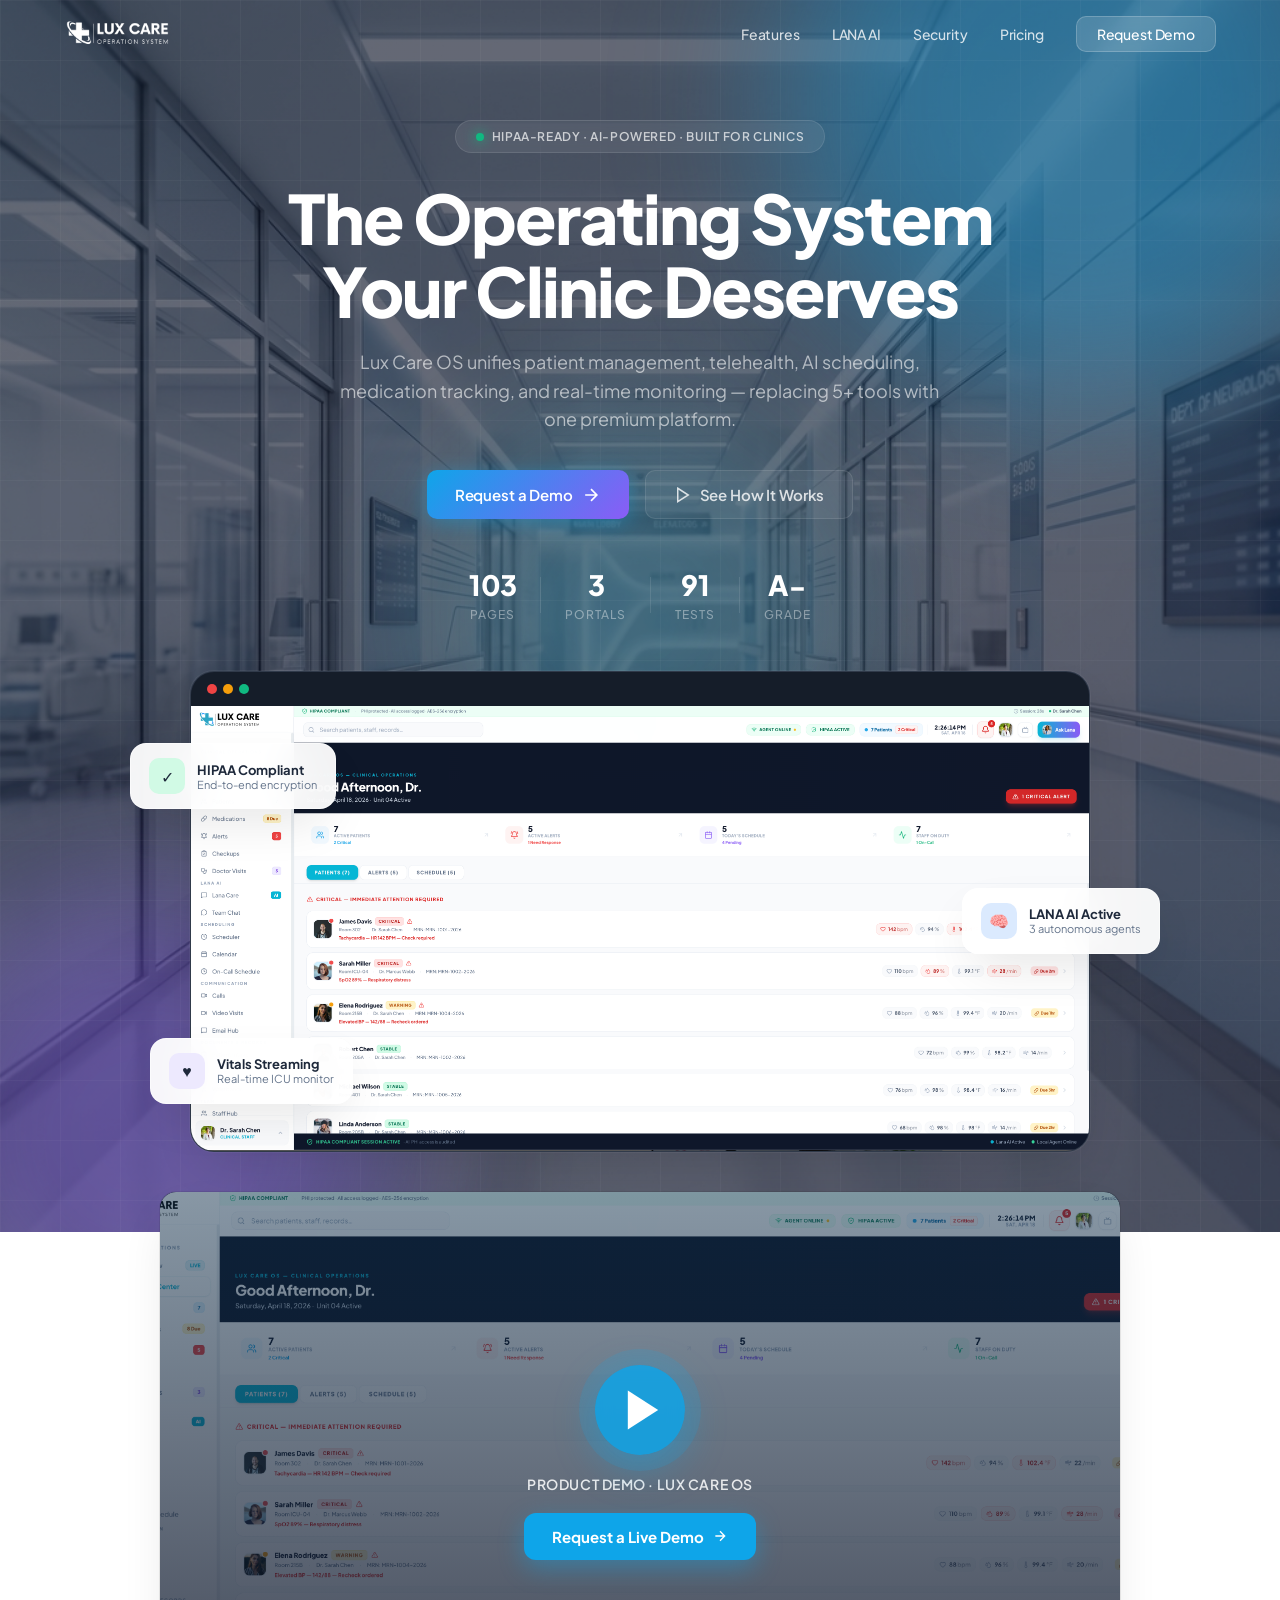
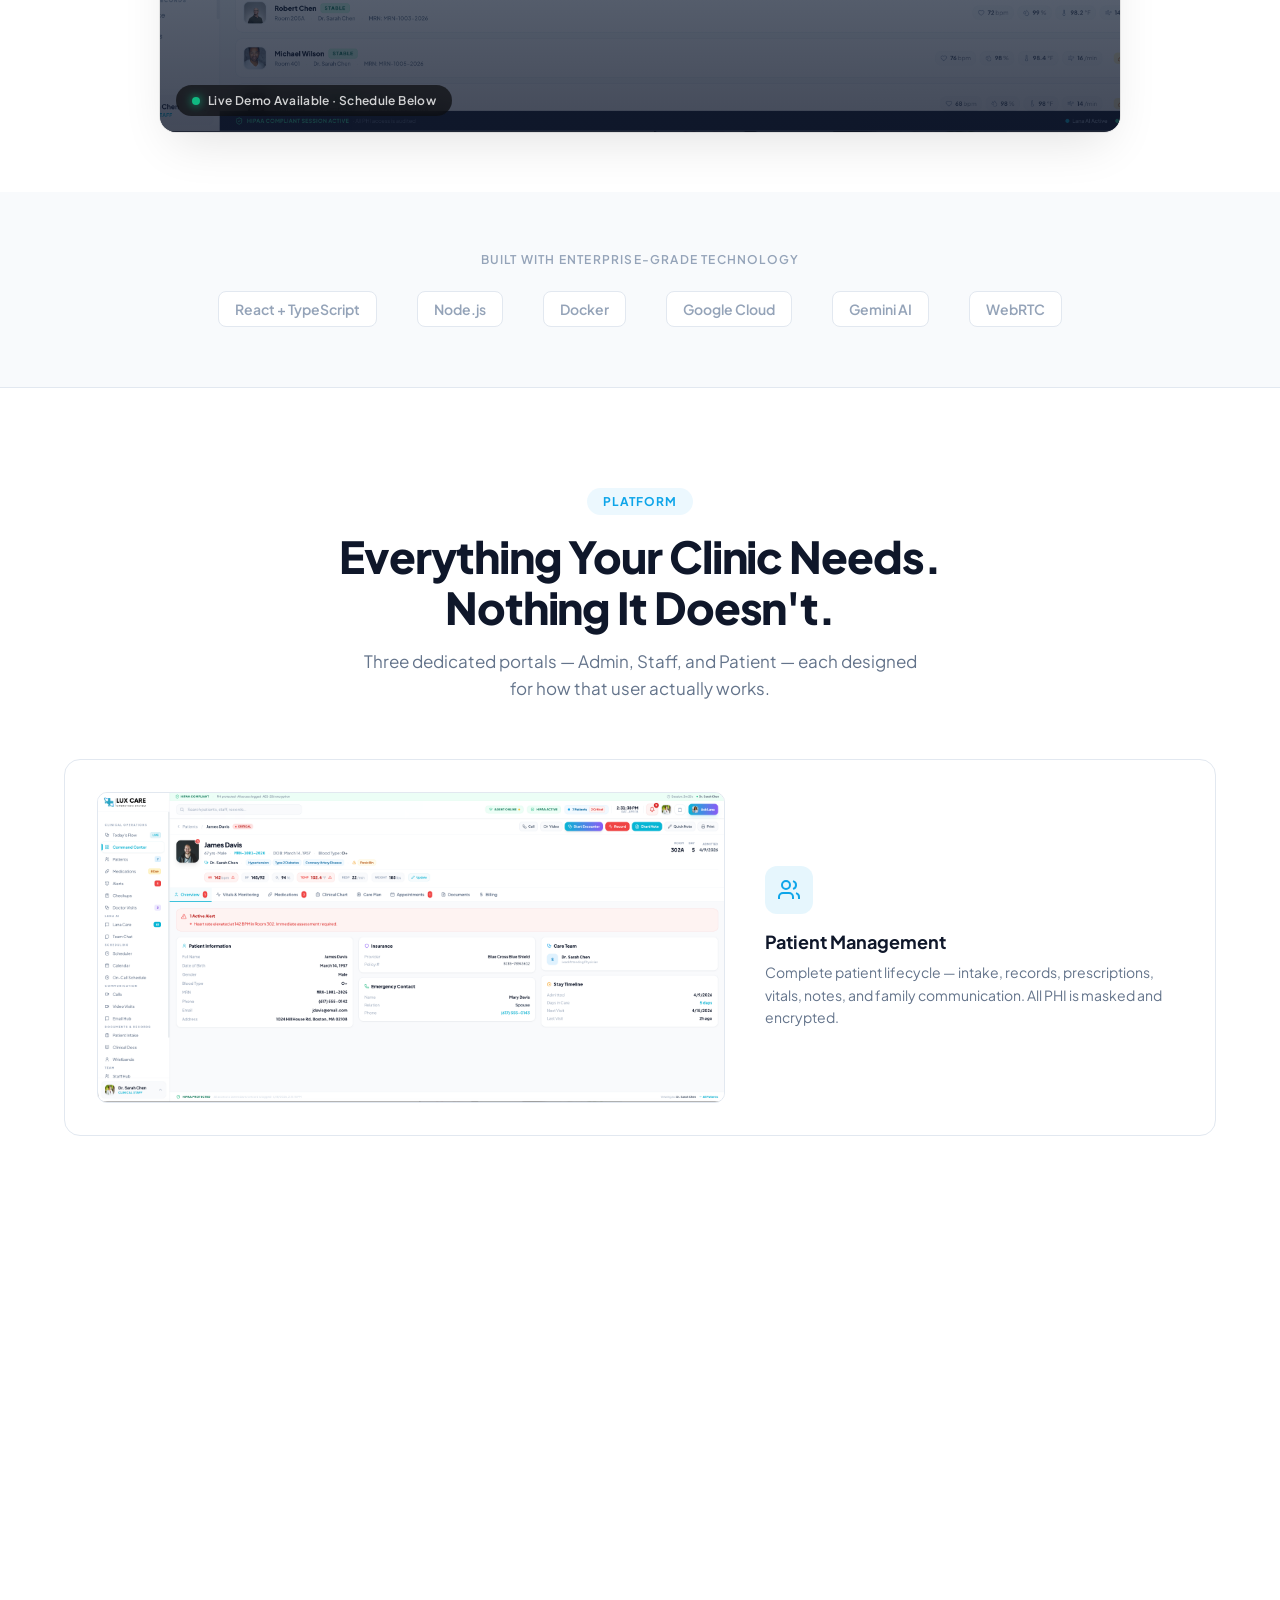
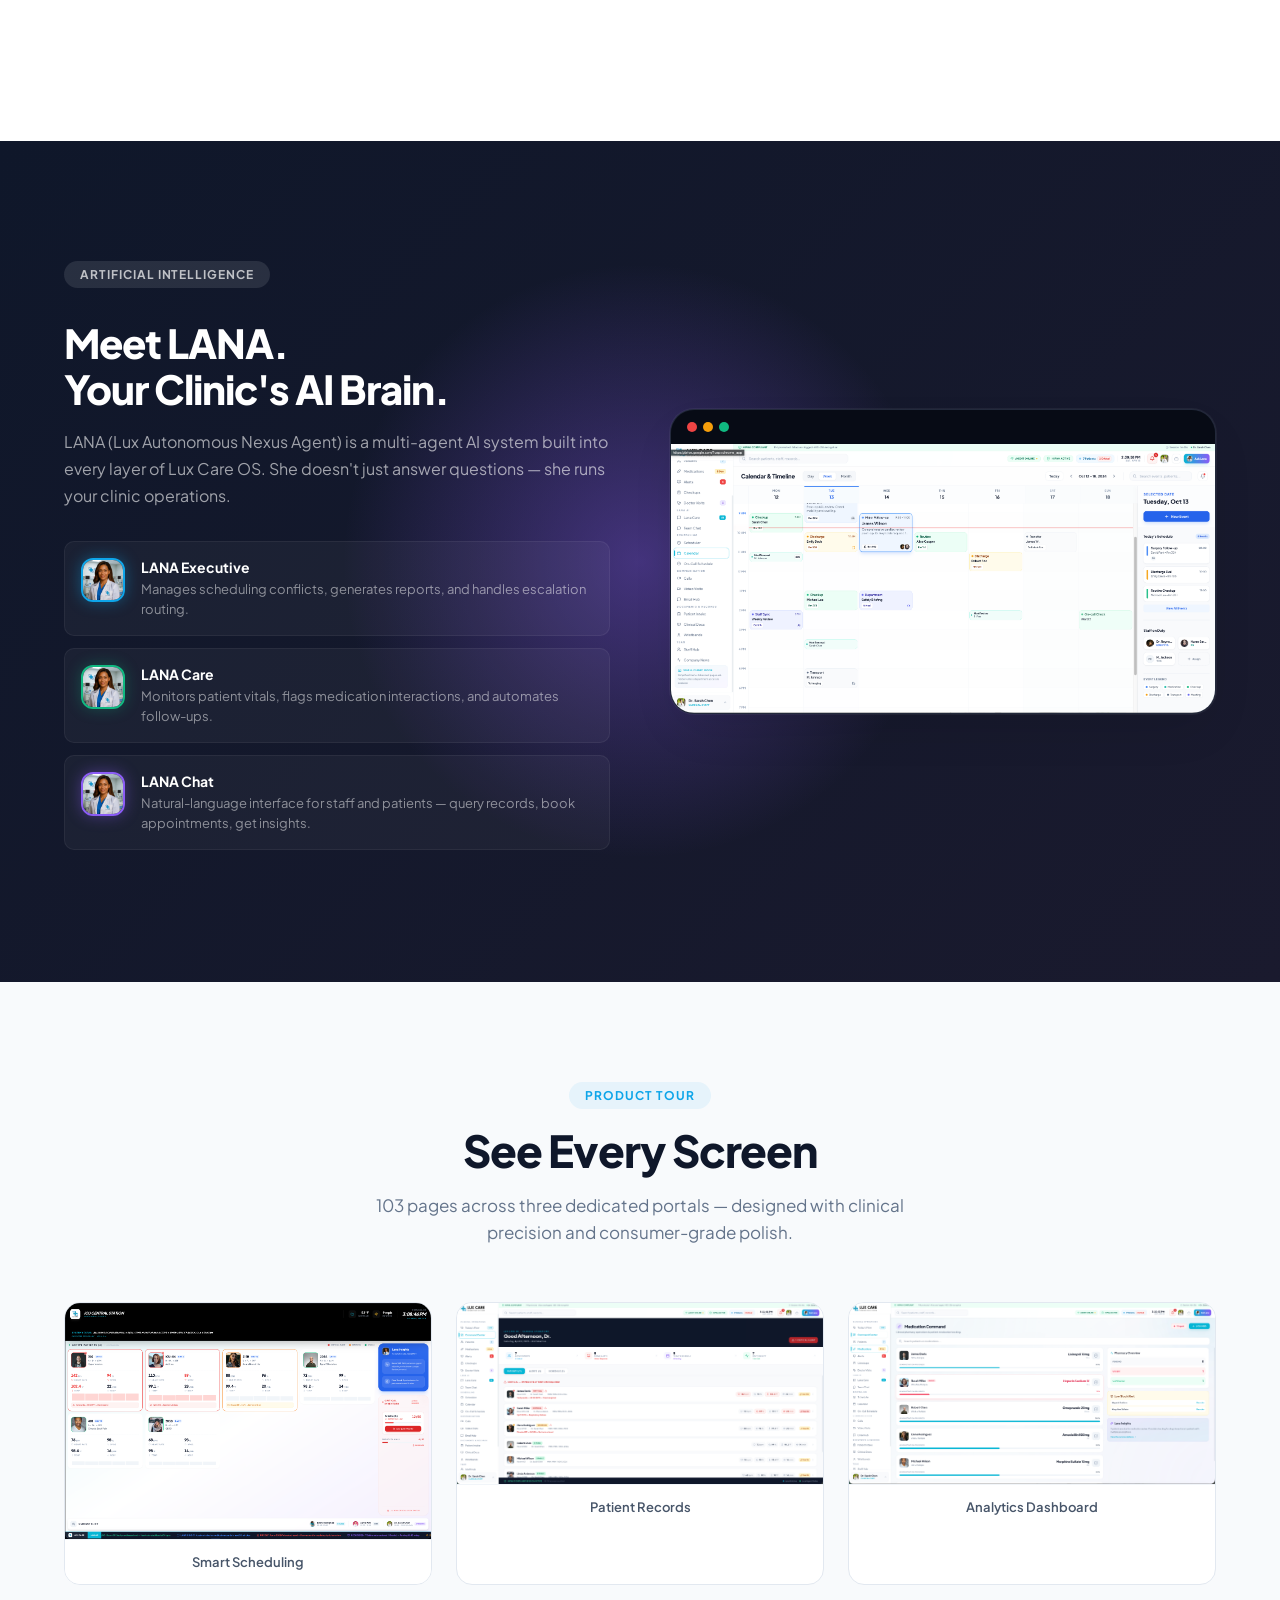
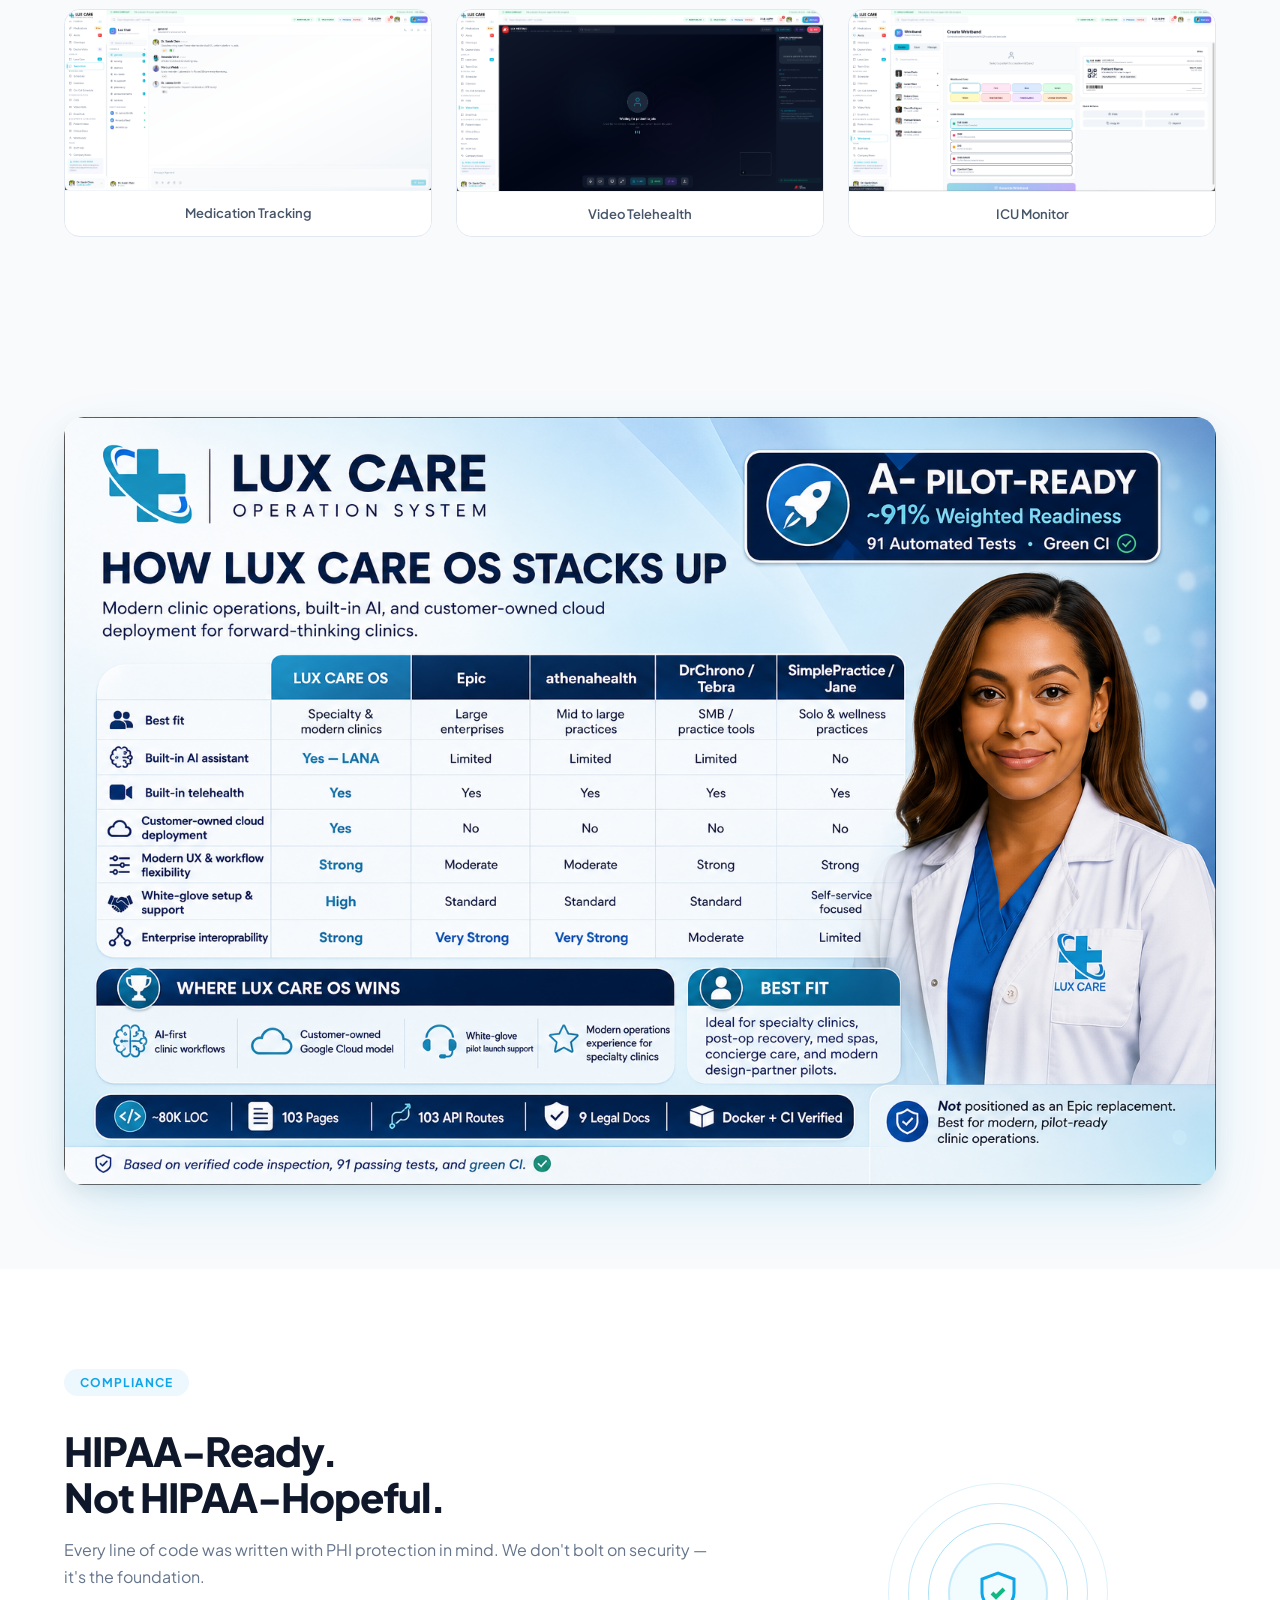
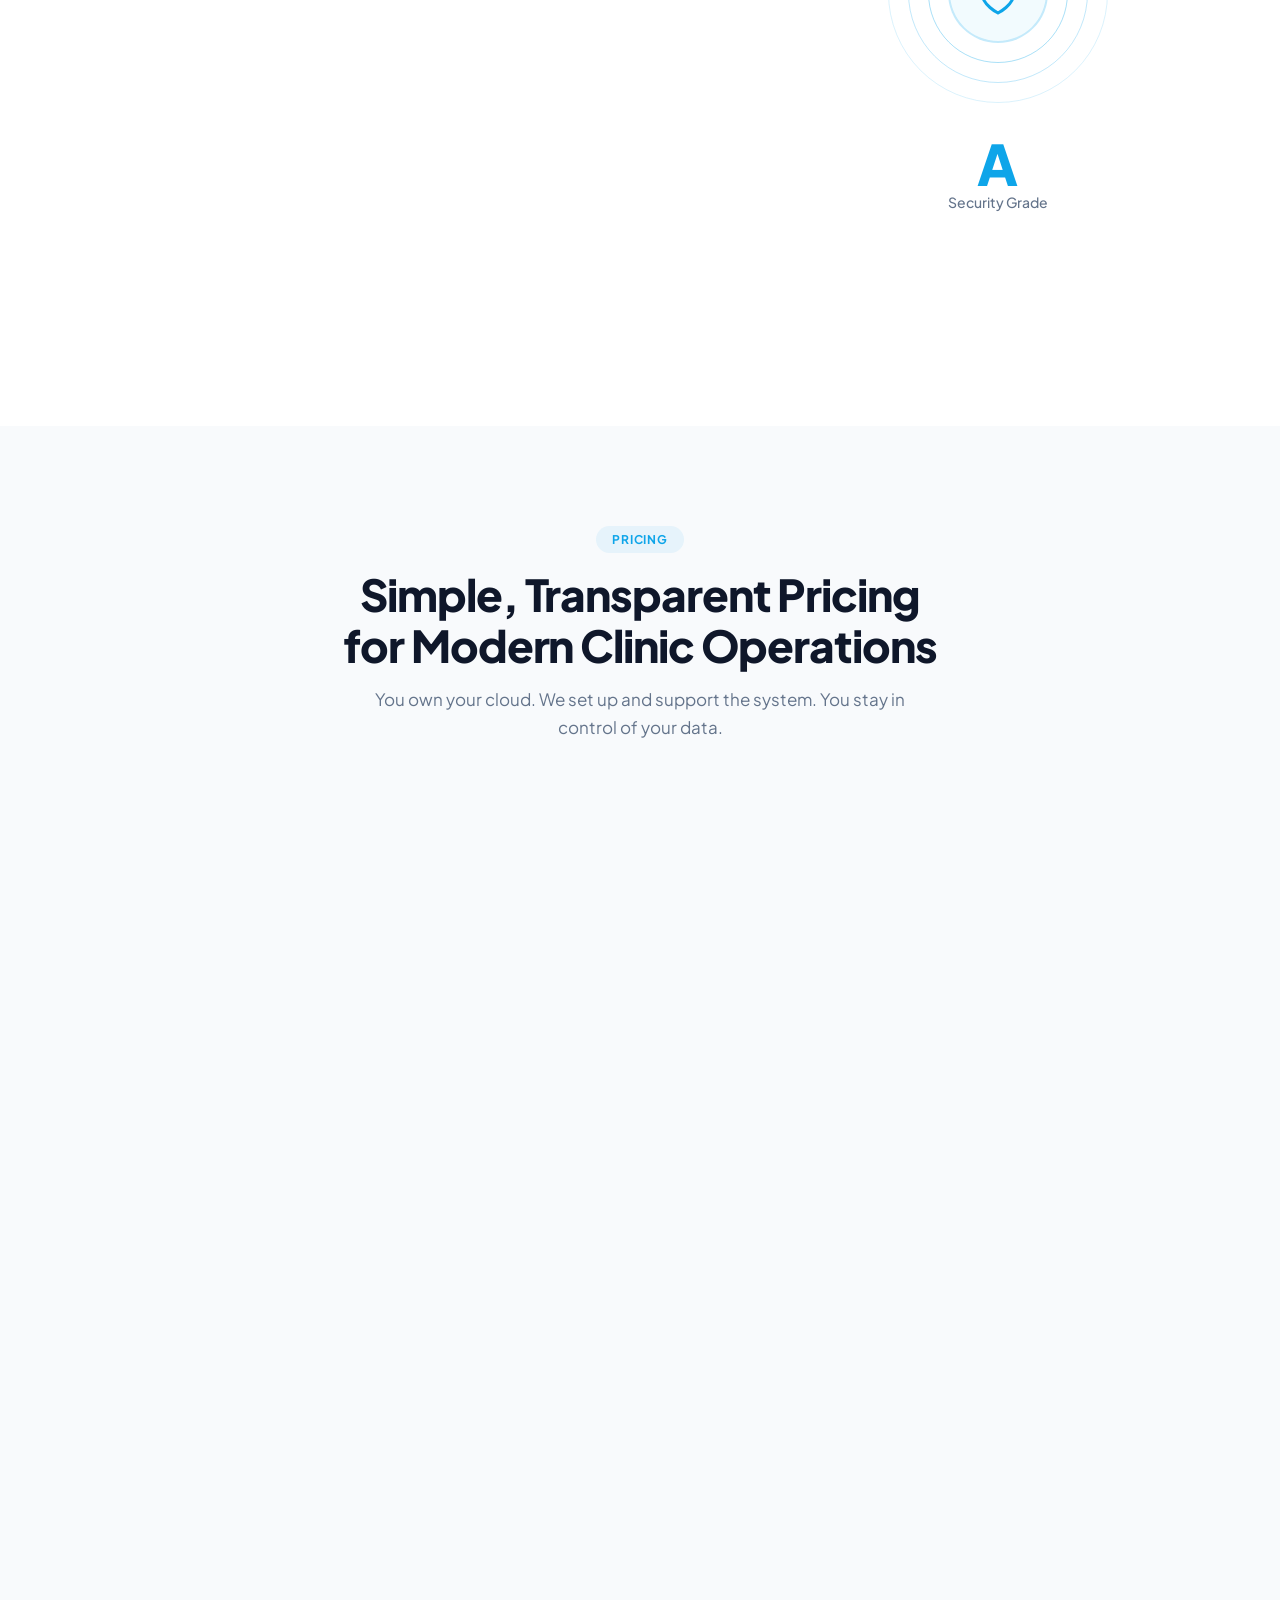
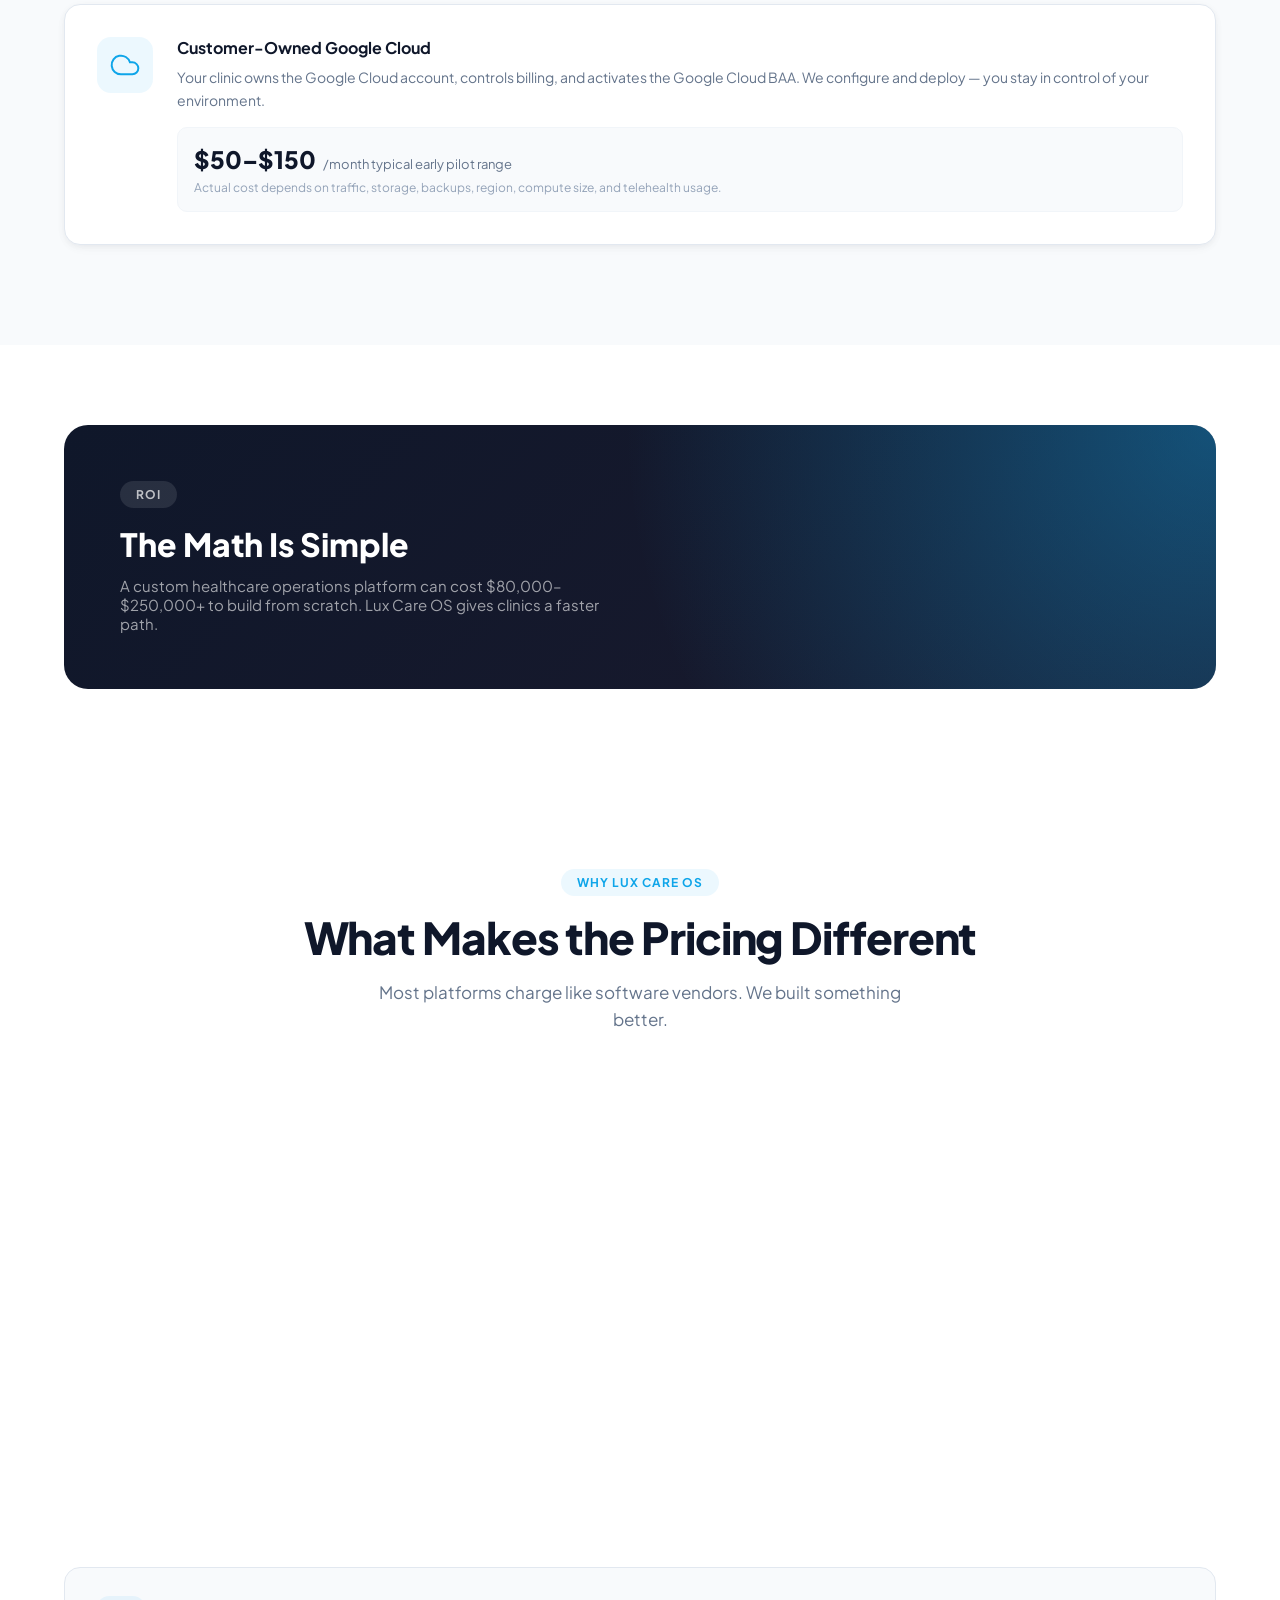
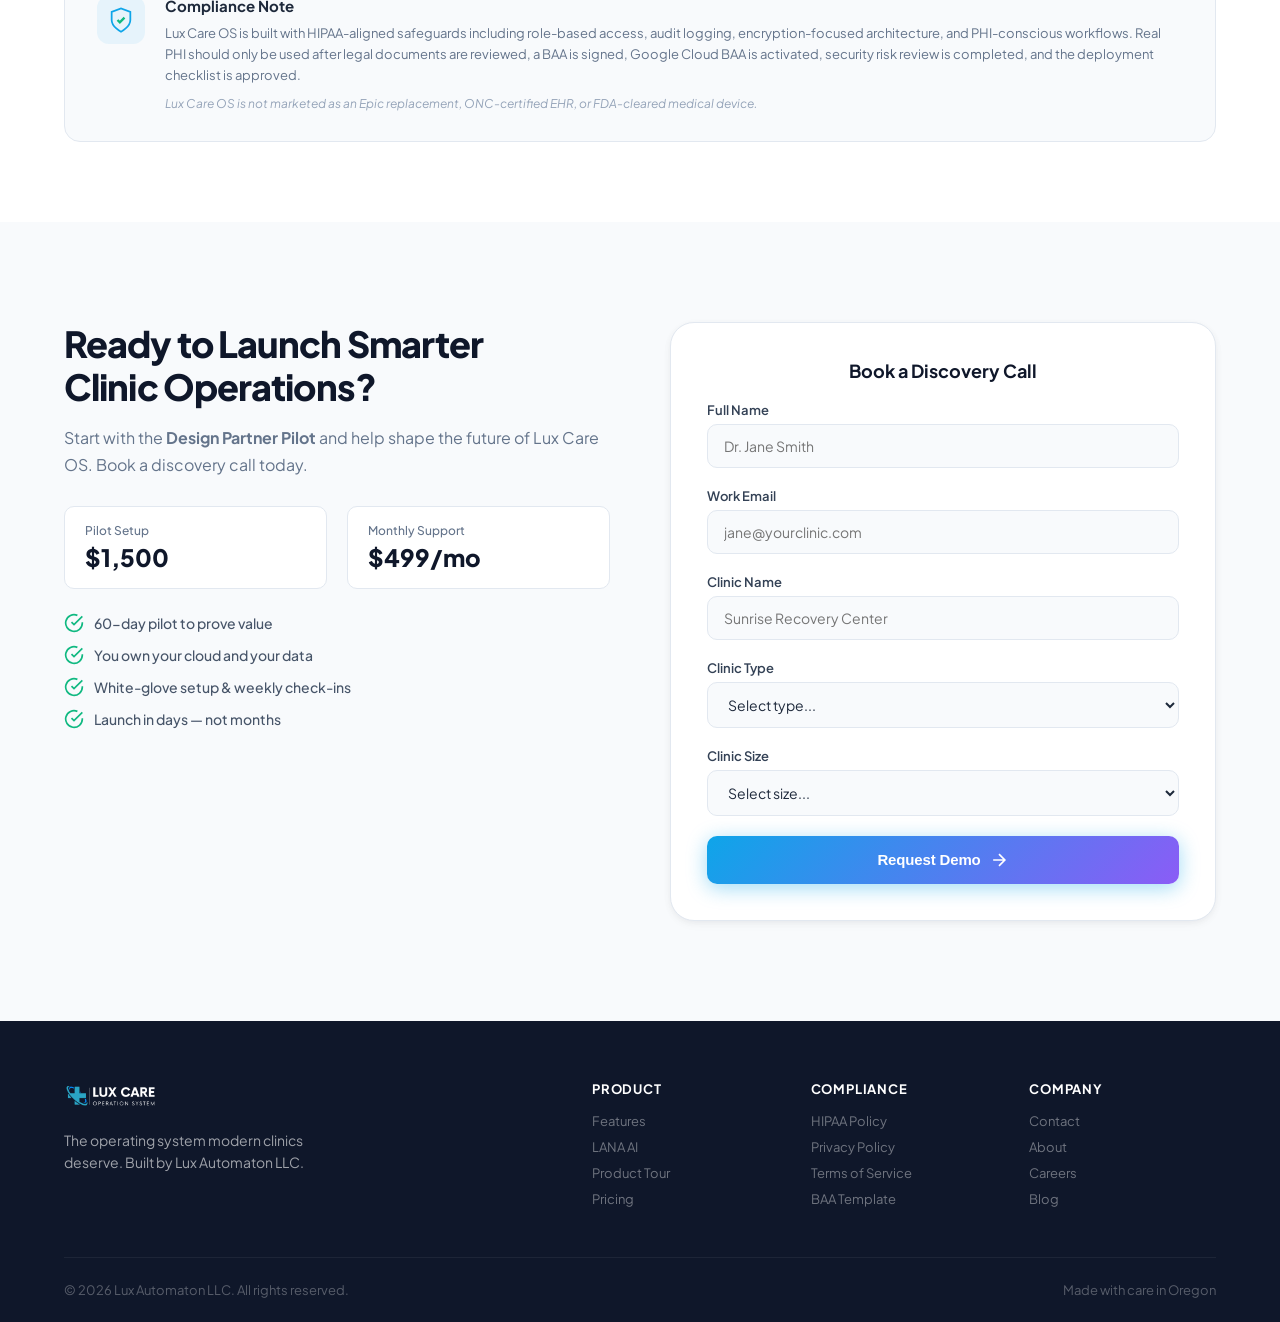
==== index.html @ a60477ee "Fix hospital bg opacity, replace broken video with demo preview card" ====
<!DOCTYPE html>
<html lang="en">
<head>
  <meta charset="UTF-8">
  <meta name="viewport" content="width=device-width, initial-scale=1.0">
  <title>Lux Care OS — The Future of Clinic Management</title>
  <meta name="description" content="Lux Care OS is an AI-powered healthcare platform that combines patient management, telehealth, intelligent scheduling, and real-time monitoring into one premium operating system for modern clinics.">
  <link rel="icon" href="images/Square Black Logo.png">
  <link href="https://fonts.googleapis.com/css2?family=Plus+Jakarta+Sans:ital,wght@0,300;0,400;0,500;0,600;0,700;0,800;1,400&display=swap" rel="stylesheet">
  <link rel="stylesheet" href="styles.css">
</head>
<body>

  <!-- Navigation -->
  <nav id="nav">
    <div class="nav-inner">
      <a href="#" class="nav-logo">
        <img src="images/Side White Logo.png" alt="Lux Care OS" class="logo-img">
      </a>
      <div class="nav-links">
        <a href="#features">Features</a>
        <a href="#ai">LANA AI</a>
        <a href="#security">Security</a>
        <a href="#pricing">Pricing</a>
        <a href="#contact" class="nav-cta">Request Demo</a>
      </div>
      <button class="mobile-menu-btn" onclick="document.querySelector('.nav-links').classList.toggle('open')" aria-label="Menu">
        <span></span><span></span><span></span>
      </button>
    </div>
  </nav>

  <!-- Hero Section -->
  <section id="hero">
    <div class="hero-bg">
      <div class="hospital-bg-img"></div>
      <div class="blob blob-1"></div>
      <div class="blob blob-2"></div>
      <div class="blob blob-3"></div>
      <div class="grid-overlay"></div>
    </div>
    <div class="hero-content">
      <div class="hero-badge">
        <span class="badge-dot"></span>
        HIPAA-Ready · AI-Powered · Built for Clinics
      </div>
      <h1>The Operating System<br>Your Clinic Deserves</h1>
      <p class="hero-sub">Lux Care OS unifies patient management, telehealth, AI scheduling, medication tracking, and real-time monitoring — replacing 5+ tools with one premium platform.</p>
      <div class="hero-actions">
        <a href="#contact" class="btn btn-primary">
          <span>Request a Demo</span>
          <svg width="20" height="20" viewBox="0 0 24 24" fill="none" stroke="currentColor" stroke-width="2"><path d="M5 12h14M12 5l7 7-7 7"/></svg>
        </a>
        <a href="#features" class="btn btn-ghost">
          <svg width="18" height="18" viewBox="0 0 24 24" fill="none" stroke="currentColor" stroke-width="2"><polygon points="5 3 19 12 5 21 5 3"/></svg>
          <span>See How It Works</span>
        </a>
      </div>
      <div class="hero-stats">
        <div class="stat"><span class="stat-num">103</span><span class="stat-label">Pages</span></div>
        <div class="stat-divider"></div>
        <div class="stat"><span class="stat-num">3</span><span class="stat-label">Portals</span></div>
        <div class="stat-divider"></div>
        <div class="stat"><span class="stat-num">91</span><span class="stat-label">Tests</span></div>
        <div class="stat-divider"></div>
        <div class="stat"><span class="stat-num">A−</span><span class="stat-label">Grade</span></div>
      </div>
    </div>
    <div class="hero-visual">
      <div class="screen-frame">
        <div class="screen-bar"><span></span><span></span><span></span></div>
        <img src="images/screenshot-1.png" alt="Lux Care OS Dashboard" class="screen-img">
      </div>
      <div class="floating-card card-1">
        <div class="fc-icon fc-green">✓</div>
        <div><div class="fc-title">HIPAA Compliant</div><div class="fc-sub">End-to-end encryption</div></div>
      </div>
      <div class="floating-card card-2">
        <div class="fc-icon fc-blue">🧠</div>
        <div><div class="fc-title">LANA AI Active</div><div class="fc-sub">3 autonomous agents</div></div>
      </div>
      <div class="floating-card card-3">
        <div class="fc-icon fc-violet">♥</div>
        <div><div class="fc-title">Vitals Streaming</div><div class="fc-sub">Real-time ICU monitor</div></div>
      </div>
    </div>
  </section>

  <!-- Video Demo Section -->
  <section id="video-demo">
    <div class="container">
      <div class="video-wrapper">
        <div class="video-frame demo-card-frame">
          <img src="images/screenshot-1.png" alt="Lux Care OS Dashboard Preview" class="demo-preview-img">
          <div class="demo-card-overlay">
            <div class="demo-card-inner">
              <div class="demo-play-ring">
                <svg width="52" height="52" viewBox="0 0 24 24" fill="white" stroke="none"><polygon points="5 3 19 12 5 21 5 3"/></svg>
              </div>
              <div class="demo-card-label">Product Demo · Lux Care OS</div>
              <a href="#contact" class="demo-card-btn">
                Request a Live Demo
                <svg width="16" height="16" viewBox="0 0 24 24" fill="none" stroke="currentColor" stroke-width="2"><path d="M5 12h14M12 5l7 7-7 7"/></svg>
              </a>
            </div>
          </div>
          <div class="video-label">
            <span class="video-dot"></span>
            Live Demo Available · Schedule Below
          </div>
        </div>
      </div>
    </div>
  </section>

  <!-- Logos / Trust Strip -->
  <section id="trust">
    <div class="container">
      <p class="trust-label">Built With Enterprise-Grade Technology</p>
      <div class="trust-logos">
        <div class="trust-item">React + TypeScript</div>
        <div class="trust-item">Node.js</div>
        <div class="trust-item">Docker</div>
        <div class="trust-item">Google Cloud</div>
        <div class="trust-item">Gemini AI</div>
        <div class="trust-item">WebRTC</div>
      </div>
    </div>
  </section>

  <!-- Features Section -->
  <section id="features">
    <div class="container">
      <div class="section-header">
        <span class="section-tag">Platform</span>
        <h2>Everything Your Clinic Needs.<br>Nothing It Doesn't.</h2>
        <p>Three dedicated portals — Admin, Staff, and Patient — each designed for how that user actually works.</p>
      </div>

      <div class="features-grid">
        <div class="feature-card feature-large">
          <div class="feature-screen">
            <img src="images/screenshot-2.png" alt="Patient Management">
          </div>
          <div class="feature-body">
            <div class="feature-icon" style="--accent: #0ea5e9;">
              <svg width="24" height="24" viewBox="0 0 24 24" fill="none" stroke="currentColor" stroke-width="2"><path d="M16 21v-2a4 4 0 0 0-4-4H6a4 4 0 0 0-4 4v2"/><circle cx="9" cy="7" r="4"/><path d="M22 21v-2a4 4 0 0 0-3-3.87"/><path d="M16 3.13a4 4 0 0 1 0 7.75"/></svg>
            </div>
            <h3>Patient Management</h3>
            <p>Complete patient lifecycle — intake, records, prescriptions, vitals, notes, and family communication. All PHI is masked and encrypted.</p>
          </div>
        </div>

        <div class="feature-card">
          <div class="feature-icon" style="--accent: #06b6d4;">
            <svg width="24" height="24" viewBox="0 0 24 24" fill="none" stroke="currentColor" stroke-width="2"><path d="M15 10l5 5-5 5"/><path d="M4 4v7a4 4 0 0 0 4 4h12"/></svg>
          </div>
          <h3>Video Telehealth</h3>
          <p>Built-in WebRTC video calls with screen share, waiting rooms, and real-time vitals overlay. No Zoom needed.</p>
        </div>

        <div class="feature-card">
          <div class="feature-icon" style="--accent: #8b5cf6;">
            <svg width="24" height="24" viewBox="0 0 24 24" fill="none" stroke="currentColor" stroke-width="2"><rect x="3" y="4" width="18" height="18" rx="2" ry="2"/><line x1="16" y1="2" x2="16" y2="6"/><line x1="8" y1="2" x2="8" y2="6"/><line x1="3" y1="10" x2="21" y2="10"/></svg>
          </div>
          <h3>Smart Scheduling</h3>
          <p>AI-optimized appointment booking with conflict detection, room allocation, and automated patient reminders.</p>
        </div>

        <div class="feature-card">
          <div class="feature-icon" style="--accent: #10b981;">
            <svg width="24" height="24" viewBox="0 0 24 24" fill="none" stroke="currentColor" stroke-width="2"><path d="M19 14c1.49-1.46 3-3.21 3-5.5A5.5 5.5 0 0 0 16.5 3c-1.76 0-3 .5-4.5 2-1.5-1.5-2.74-2-4.5-2A5.5 5.5 0 0 0 2 8.5c0 2.3 1.5 4.05 3 5.5l7 7Z"/></svg>
          </div>
          <h3>ICU Monitoring</h3>
          <p>Real-time vital signs station with wristband tracking, alert escalation, and multi-display support for nurse stations.</p>
        </div>

        <div class="feature-card">
          <div class="feature-icon" style="--accent: #f59e0b;">
            <svg width="24" height="24" viewBox="0 0 24 24" fill="none" stroke="currentColor" stroke-width="2"><path d="m10.5 20.5 10-10a4.95 4.95 0 1 0-7-7l-10 10a4.95 4.95 0 1 0 7 7Z"/><path d="m8.5 8.5 7 7"/></svg>
          </div>
          <h3>Medication Tracking</h3>
          <p>Full inventory with barcode scanning, low-stock alerts, expiration tracking, and administration logging.</p>
        </div>

        <div class="feature-card">
          <div class="feature-icon" style="--accent: #ef4444;">
            <svg width="24" height="24" viewBox="0 0 24 24" fill="none" stroke="currentColor" stroke-width="2"><path d="M10.29 3.86L1.82 18a2 2 0 0 0 1.71 3h16.94a2 2 0 0 0 1.71-3L13.71 3.86a2 2 0 0 0-3.42 0z"/><line x1="12" y1="9" x2="12" y2="13"/><line x1="12" y1="17" x2="12.01" y2="17"/></svg>
          </div>
          <h3>Alerts & Escalation</h3>
          <p>Critical alert system with priority routing, SMS/email escalation, and full audit trail for compliance.</p>
        </div>
      </div>
    </div>
  </section>

  <!-- LANA AI Section -->
  <section id="ai">
    <div class="ai-bg">
      <div class="ai-glow"></div>
    </div>
    <div class="container">
      <div class="ai-layout">
        <div class="ai-content">
          <span class="section-tag tag-light">Artificial Intelligence</span>
          <h2>Meet LANA.<br>Your Clinic's AI Brain.</h2>
          <p>LANA (Lux Autonomous Nexus Agent) is a multi-agent AI system built into every layer of Lux Care OS. She doesn't just answer questions — she runs your clinic operations.</p>
          
          <div class="ai-agents">
            <div class="agent-card">
              <div class="agent-avatar">
                <img src="images/Lana Profile.jpeg" alt="LANA Executive">
              </div>
              <div>
                <h4>LANA Executive</h4>
                <p>Manages scheduling conflicts, generates reports, and handles escalation routing.</p>
              </div>
            </div>
            <div class="agent-card">
              <div class="agent-avatar care">
                <img src="images/Lana Profile.jpeg" alt="LANA Care">
              </div>
              <div>
                <h4>LANA Care</h4>
                <p>Monitors patient vitals, flags medication interactions, and automates follow-ups.</p>
              </div>
            </div>
            <div class="agent-card">
              <div class="agent-avatar chat">
                <img src="images/Lana Profile.jpeg" alt="LANA Chat">
              </div>
              <div>
                <h4>LANA Chat</h4>
                <p>Natural-language interface for staff and patients — query records, book appointments, get insights.</p>
              </div>
            </div>
          </div>
        </div>
        <div class="ai-visual">
          <div class="screen-frame dark-frame">
            <div class="screen-bar dark-bar"><span></span><span></span><span></span></div>
            <img src="images/screenshot-3.png" alt="LANA AI Interface" class="screen-img">
          </div>
        </div>
      </div>
    </div>
  </section>

  <!-- Screenshots Carousel -->
  <section id="screenshots">
    <div class="container">
      <div class="section-header">
        <span class="section-tag">Product Tour</span>
        <h2>See Every Screen</h2>
        <p>103 pages across three dedicated portals — designed with clinical precision and consumer-grade polish.</p>
      </div>
      <div class="screenshot-grid">
        <div class="ss-card"><img src="images/screenshot-4.png" alt="Scheduling"><span>Smart Scheduling</span></div>
        <div class="ss-card"><img src="images/screenshot-5.png" alt="Patients"><span>Patient Records</span></div>
        <div class="ss-card"><img src="images/screenshot-6.png" alt="Analytics"><span>Analytics Dashboard</span></div>
        <div class="ss-card"><img src="images/screenshot-7.png" alt="Medications"><span>Medication Tracking</span></div>
        <div class="ss-card"><img src="images/screenshot-8.png" alt="Telehealth"><span>Video Telehealth</span></div>
        <div class="ss-card"><img src="images/screenshot-9.png" alt="ICU Station"><span>ICU Monitor</span></div>
      </div>
    </div>
  </section>

  <!-- Competitive Comparison Section -->
  <section id="comparison">
    <div class="container">
      <div class="comp-img-wrap">
        <img
          src="COMPARRISON.png"
          alt="How Lux Care OS Stacks Up — Competitive Comparison"
          class="comp-img-full"
        >
      </div>
    </div>
  </section>


  <!-- Security Section -->
  <section id="security">
    <div class="container">
      <div class="security-layout">
        <div class="security-content">
          <span class="section-tag">Compliance</span>
          <h2>HIPAA-Ready.<br>Not HIPAA-Hopeful.</h2>
          <p>Every line of code was written with PHI protection in mind. We don't bolt on security — it's the foundation.</p>
          
          <div class="security-grid">
            <div class="sec-item">
              <div class="sec-check">✓</div>
              <div>
                <strong>Business Associate Agreement</strong>
                <span>Full BAA template included</span>
              </div>
            </div>
            <div class="sec-item">
              <div class="sec-check">✓</div>
              <div>
                <strong>HMAC Audit Logging</strong>
                <span>Tamper-evident audit trail</span>
              </div>
            </div>
            <div class="sec-item">
              <div class="sec-check">✓</div>
              <div>
                <strong>PHI Masking</strong>
                <span>SSN, MRN, DOB auto-masked</span>
              </div>
            </div>
            <div class="sec-item">
              <div class="sec-check">✓</div>
              <div>
                <strong>Content Security Policy</strong>
                <span>Helmet CSP, XSS prevention</span>
              </div>
            </div>
            <div class="sec-item">
              <div class="sec-check">✓</div>
              <div>
                <strong>Role-Based Access</strong>
                <span>Admin, Staff, Patient roles</span>
              </div>
            </div>
            <div class="sec-item">
              <div class="sec-check">✓</div>
              <div>
                <strong>Encrypted Database</strong>
                <span>AES-256 at rest</span>
              </div>
            </div>
            <div class="sec-item">
              <div class="sec-check">✓</div>
              <div>
                <strong>Security Risk Assessment</strong>
                <span>HIPAA SRA documented</span>
              </div>
            </div>
            <div class="sec-item">
              <div class="sec-check">✓</div>
              <div>
                <strong>Incident Response Plan</strong>
                <span>72-hour breach protocol</span>
              </div>
            </div>
          </div>
        </div>
        <div class="security-visual">
          <div class="shield-graphic">
            <div class="shield-ring ring-1"></div>
            <div class="shield-ring ring-2"></div>
            <div class="shield-ring ring-3"></div>
            <div class="shield-center">
              <svg width="48" height="48" viewBox="0 0 24 24" fill="none" stroke="#0ea5e9" stroke-width="1.5"><path d="M12 22s8-4 8-10V5l-8-3-8 3v7c0 6 8 10 8 10z"/><path d="m9 12 2 2 4-4" stroke="#10b981" stroke-width="2"/></svg>
            </div>
          </div>
          <div class="security-stat">
            <span class="ss-grade">A</span>
            <span class="ss-label">Security Grade</span>
          </div>
        </div>
      </div>
    </div>
  </section>

  <!-- Pricing Section -->
  <section id="pricing">
    <div class="container">
      <div class="section-header">
        <span class="section-tag">Pricing</span>
        <h2>Simple, Transparent Pricing<br>for Modern Clinic Operations</h2>
        <p>You own your cloud. We set up and support the system. You stay in control of your data.</p>
      </div>

      <!-- 4-Tier Pricing Grid -->
      <div class="pricing-grid-4">
        
        <!-- Tier 1: Design Partner Pilot -->
        <div class="price-card price-featured">
          <div class="price-badge badge-featured">Design Partner Pilot</div>
          <p class="price-tagline">Best for first clinics ready to help shape the platform</p>
          <div class="price-amount">
            <span class="price-currency">$</span>
            <span class="price-number">1,500</span>
            <span class="price-period">setup</span>
          </div>
          <div class="price-monthly">
            <span>$499</span>/month after 60-day pilot
          </div>
          <ul class="price-features">
            <li>Lux Care OS full setup</li>
            <li>Lux Care Manager onboarding</li>
            <li>LANA AI assistant workflow setup</li>
            <li>Patient portal configuration</li>
            <li>Scheduling &amp; telehealth setup</li>
            <li>Google Cloud setup guidance</li>
            <li>Legal/pilot checklist support</li>
            <li>Staff walkthrough</li>
            <li>Weekly check-ins during pilot</li>
            <li>Feedback review &amp; case study</li>
          </ul>
          <a href="#contact" class="btn btn-primary btn-full">Apply for Pilot</a>
          <p class="price-note">Limited spots · 60-day design partnership</p>
          <div class="price-best-for">
            <strong>Best for:</strong> wellness clinics, post-op recovery homes, med spas, concierge clinics, specialty outpatient practices
          </div>
        </div>

        <!-- Tier 2: Starter Cloud -->
        <div class="price-card">
          <div class="price-badge">Starter Cloud</div>
          <p class="price-tagline">Best for small clinics that want a clean operations system</p>
          <div class="price-amount">
            <span class="price-currency">$</span>
            <span class="price-number">2,500</span>
            <span class="price-period">–$5K setup</span>
          </div>
          <div class="price-monthly">
            <span>$299–$750</span>/month support
          </div>
          <ul class="price-features">
            <li>Clinic operations dashboard</li>
            <li>Patient intake workflows</li>
            <li>Staff/admin portal</li>
            <li>Scheduling workflows</li>
            <li>Document upload &amp; storage</li>
            <li>Basic telehealth support</li>
            <li>LANA assistant setup</li>
            <li>Google Cloud deployment support</li>
            <li>Monthly system check-in</li>
            <li>Basic support</li>
          </ul>
          <a href="#contact" class="btn btn-outline btn-full">Get Started</a>
          <p class="price-note">Customer-owned Google Cloud</p>
          <div class="price-best-for">
            <strong>Best for:</strong> solo practices, small wellness clinics, mobile health providers, cash-pay practices
          </div>
        </div>

        <!-- Tier 3: Pro Clinic -->
        <div class="price-card price-pro">
          <div class="price-badge badge-pro">Pro Clinic</div>
          <p class="price-tagline">Best for clinics that need deeper setup and stronger support</p>
          <div class="price-amount">
            <span class="price-currency">$</span>
            <span class="price-number">7,500</span>
            <span class="price-period">–$15K setup</span>
          </div>
          <div class="price-monthly">
            <span>$750–$2,000</span>/month support
          </div>
          <ul class="price-features">
            <li>Everything in Starter Cloud</li>
            <li>Advanced onboarding</li>
            <li>Custom workflow mapping</li>
            <li>Multi-provider setup</li>
            <li>Multi-location guidance</li>
            <li>Advanced dashboards</li>
            <li>Deployment runbook support</li>
            <li>Staff training session</li>
            <li>ROI tracking</li>
            <li>Priority support</li>
          </ul>
          <a href="#contact" class="btn btn-outline btn-full">Contact Sales</a>
          <p class="price-note">Dedicated customer success</p>
          <div class="price-best-for">
            <strong>Best for:</strong> growing clinics, multi-provider practices, post-op recovery businesses, specialty clinics
          </div>
        </div>

        <!-- Tier 4: Private Appliance -->
        <div class="price-card">
          <div class="price-badge">Private Appliance</div>
          <p class="price-tagline">Best for organizations that need a dedicated private environment</p>
          <div class="price-amount">
            <span class="price-currency">$</span>
            <span class="price-number">15K</span>
            <span class="price-period">–$35K+ setup</span>
          </div>
          <div class="price-monthly">
            <span>$1,500–$5,000</span>/month support
          </div>
          <ul class="price-features">
            <li>Dedicated private deployment</li>
            <li>Advanced infrastructure setup</li>
            <li>Custom workflow design</li>
            <li>Private AI operations planning</li>
            <li>Premium onboarding</li>
            <li>Deployment validation</li>
            <li>Backup &amp; restore planning</li>
            <li>Custom reporting</li>
            <li>Priority response support</li>
            <li>Ongoing optimization</li>
          </ul>
          <a href="#contact" class="btn btn-outline btn-full">Talk to Us</a>
          <p class="price-note">Enterprise-grade private environment</p>
          <div class="price-best-for">
            <strong>Best for:</strong> private healthcare groups, specialty operators, high-touch clinics
          </div>
        </div>

      </div>

      <!-- Cloud Cost Callout -->
      <div class="cloud-cost-banner">
        <div class="ccb-icon">
          <svg width="32" height="32" viewBox="0 0 24 24" fill="none" stroke="currentColor" stroke-width="1.5">
            <path d="M17.5 19H9a7 7 0 1 1 6.71-9h1.79a4.5 4.5 0 1 1 0 9Z"/>
          </svg>
        </div>
        <div class="ccb-content">
          <h3>Customer-Owned Google Cloud</h3>
          <p>Your clinic owns the Google Cloud account, controls billing, and activates the Google Cloud BAA. We configure and deploy — you stay in control of your environment.</p>
          <div class="ccb-estimate">
            <div class="ccb-price">
              <span class="ccb-amount">$50–$150</span>
              <span class="ccb-period">/month typical early pilot range</span>
            </div>
            <span class="ccb-note">Actual cost depends on traffic, storage, backups, region, compute size, and telehealth usage.</span>
          </div>
        </div>
      </div>
    </div>
  </section>

  <!-- ROI Section -->
  <section id="roi">
    <div class="container">
      <div class="roi-banner">
        <div class="roi-content">
          <span class="section-tag tag-light">ROI</span>
          <h2>The Math Is Simple</h2>
          <p>A custom healthcare operations platform can cost $80,000–$250,000+ to build from scratch. Lux Care OS gives clinics a faster path.</p>
        </div>
        <div class="roi-numbers">
          <div class="roi-item">
            <span class="roi-num">$1,500</span>
            <span class="roi-label">Pilot setup vs $80K+ custom build</span>
          </div>
          <div class="roi-item">
            <span class="roi-num">$499</span>
            <span class="roi-label">/month after pilot</span>
          </div>
          <div class="roi-item">
            <span class="roi-num">60</span>
            <span class="roi-label">day pilot to prove value</span>
          </div>
        </div>
      </div>
    </div>
  </section>

  <!-- What Makes It Different -->
  <section id="differentiators">
    <div class="container">
      <div class="section-header">
        <span class="section-tag">Why Lux Care OS</span>
        <h2>What Makes the Pricing Different</h2>
        <p>Most platforms charge like software vendors. We built something better.</p>
      </div>
      <div class="diff-grid">
        <div class="diff-card">
          <div class="diff-icon">☁️</div>
          <h4>Customer-Owned Cloud</h4>
          <p>Your Google Cloud. Your billing. Your data. Always.</p>
        </div>
        <div class="diff-card">
          <div class="diff-icon">🚀</div>
          <h4>Lean Setup Cost</h4>
          <p>Start at $1,500 — not $80K+ for custom builds.</p>
        </div>
        <div class="diff-card">
          <div class="diff-icon">🧠</div>
          <h4>AI-Assisted Workflows</h4>
          <p>LANA AI handles scheduling, triage, and operations.</p>
        </div>
        <div class="diff-card">
          <div class="diff-icon">🤝</div>
          <h4>White-Glove Pilot</h4>
          <p>Weekly check-ins. Staff training. We launch together.</p>
        </div>
        <div class="diff-card">
          <div class="diff-icon">🔓</div>
          <h4>No Lock-In</h4>
          <p>You own your cloud. Leave anytime with your data.</p>
        </div>
        <div class="diff-card">
          <div class="diff-icon">⚡</div>
          <h4>Launch Fast</h4>
          <p>Designed to go live in days — not months.</p>
        </div>
      </div>
    </div>
  </section>

  <!-- Compliance Note -->
  <section id="compliance-note">
    <div class="container">
      <div class="compliance-banner">
        <div class="compliance-icon">
          <svg width="28" height="28" viewBox="0 0 24 24" fill="none" stroke="currentColor" stroke-width="1.5">
            <path d="M12 22s8-4 8-10V5l-8-3-8 3v7c0 6 8 10 8 10z"/>
            <path d="m9 12 2 2 4-4" stroke="#10b981" stroke-width="2"/>
          </svg>
        </div>
        <div class="compliance-content">
          <h3>Compliance Note</h3>
          <p>Lux Care OS is built with HIPAA-aligned safeguards including role-based access, audit logging, encryption-focused architecture, and PHI-conscious workflows. Real PHI should only be used after legal documents are reviewed, a BAA is signed, Google Cloud BAA is activated, security risk review is completed, and the deployment checklist is approved.</p>
          <p class="compliance-disclaimer">Lux Care OS is not marketed as an Epic replacement, ONC-certified EHR, or FDA-cleared medical device.</p>
        </div>
      </div>
    </div>
  </section>

  <!-- Contact / CTA Section -->
  <section id="contact">
    <div class="container">
      <div class="contact-layout">
        <div class="contact-content">
          <h2>Ready to Launch Smarter<br>Clinic Operations?</h2>
          <p>Start with the <strong>Design Partner Pilot</strong> and help shape the future of Lux Care OS. Book a discovery call today.</p>
          <div class="cta-price-recap">
            <div class="cta-price-item">
              <span class="cta-label">Pilot Setup</span>
              <span class="cta-value">$1,500</span>
            </div>
            <div class="cta-price-item">
              <span class="cta-label">Monthly Support</span>
              <span class="cta-value">$499/mo</span>
            </div>
          </div>
          <div class="contact-points">
            <div class="cp-item">
              <svg width="20" height="20" viewBox="0 0 24 24" fill="none" stroke="#10b981" stroke-width="2"><path d="M22 11.08V12a10 10 0 1 1-5.93-9.14"/><polyline points="22 4 12 14.01 9 11.01"/></svg>
              <span>60-day pilot to prove value</span>
            </div>
            <div class="cp-item">
              <svg width="20" height="20" viewBox="0 0 24 24" fill="none" stroke="#10b981" stroke-width="2"><path d="M22 11.08V12a10 10 0 1 1-5.93-9.14"/><polyline points="22 4 12 14.01 9 11.01"/></svg>
              <span>You own your cloud and your data</span>
            </div>
            <div class="cp-item">
              <svg width="20" height="20" viewBox="0 0 24 24" fill="none" stroke="#10b981" stroke-width="2"><path d="M22 11.08V12a10 10 0 1 1-5.93-9.14"/><polyline points="22 4 12 14.01 9 11.01"/></svg>
              <span>White-glove setup &amp; weekly check-ins</span>
            </div>
            <div class="cp-item">
              <svg width="20" height="20" viewBox="0 0 24 24" fill="none" stroke="#10b981" stroke-width="2"><path d="M22 11.08V12a10 10 0 1 1-5.93-9.14"/><polyline points="22 4 12 14.01 9 11.01"/></svg>
              <span>Launch in days — not months</span>
            </div>
          </div>
        </div>
        <form class="contact-form" onsubmit="handleSubmit(event)">
          <h3 class="form-title">Book a Discovery Call</h3>
          <div class="form-group">
            <label for="name">Full Name</label>
            <input type="text" id="name" placeholder="Dr. Jane Smith" required>
          </div>
          <div class="form-group">
            <label for="email">Work Email</label>
            <input type="email" id="email" placeholder="jane@yourclinic.com" required>
          </div>
          <div class="form-group">
            <label for="clinic">Clinic Name</label>
            <input type="text" id="clinic" placeholder="Sunrise Recovery Center">
          </div>
          <div class="form-group">
            <label for="type">Clinic Type</label>
            <select id="type">
              <option value="">Select type...</option>
              <option>Wellness Clinic</option>
              <option>Post-Op Recovery Home</option>
              <option>Med Spa</option>
              <option>Concierge Clinic</option>
              <option>Specialty Outpatient</option>
              <option>Solo Practice</option>
              <option>Multi-Provider Group</option>
              <option>Other</option>
            </select>
          </div>
          <div class="form-group">
            <label for="size">Clinic Size</label>
            <select id="size">
              <option value="">Select size...</option>
              <option>1-5 providers</option>
              <option>6-15 providers</option>
              <option>16-30 providers</option>
              <option>30+ providers</option>
            </select>
          </div>
          <button type="submit" class="btn btn-primary btn-full">
            <span>Request Demo</span>
            <svg width="20" height="20" viewBox="0 0 24 24" fill="none" stroke="currentColor" stroke-width="2"><path d="M5 12h14M12 5l7 7-7 7"/></svg>
          </button>
        </form>
      </div>
    </div>
  </section>

  <!-- Footer -->
  <footer id="footer">
    <div class="container">
      <div class="footer-top">
        <div class="footer-brand">
          <img src="images/Side White Logo.png" alt="Lux Care OS" class="footer-logo">
          <p>The operating system modern clinics deserve. Built by Lux Automaton LLC.</p>
        </div>
        <div class="footer-links">
          <div class="fl-col">
            <h4>Product</h4>
            <a href="#features">Features</a>
            <a href="#ai">LANA AI</a>
            <a href="#screenshots">Product Tour</a>
            <a href="#pricing">Pricing</a>
          </div>
          <div class="fl-col">
            <h4>Compliance</h4>
            <a href="#">HIPAA Policy</a>
            <a href="#">Privacy Policy</a>
            <a href="#">Terms of Service</a>
            <a href="#">BAA Template</a>
          </div>
          <div class="fl-col">
            <h4>Company</h4>
            <a href="#contact">Contact</a>
            <a href="#">About</a>
            <a href="#">Careers</a>
            <a href="#">Blog</a>
          </div>
        </div>
      </div>
      <div class="footer-bottom">
        <p>&copy; 2026 Lux Automaton LLC. All rights reserved.</p>
        <p>Made with care in Oregon</p>
      </div>
    </div>
  </footer>

  <script>
    // Navbar scroll effect
    window.addEventListener('scroll', () => {
      document.getElementById('nav').classList.toggle('scrolled', window.scrollY > 50);
    });

    // Smooth scroll
    document.querySelectorAll('a[href^="#"]').forEach(a => {
      a.addEventListener('click', e => {
        e.preventDefault();
        const target = document.querySelector(a.getAttribute('href'));
        if (target) {
          target.scrollIntoView({ behavior: 'smooth', block: 'start' });
          document.querySelector('.nav-links')?.classList.remove('open');
        }
      });
    });

    // Intersection Observer for scroll animations
    const observer = new IntersectionObserver((entries) => {
      entries.forEach(entry => {
        if (entry.isIntersecting) {
          entry.target.classList.add('visible');
        }
      });
    }, { threshold: 0.1, rootMargin: '0px 0px -50px 0px' });

    document.querySelectorAll('.feature-card, .sec-item, .agent-card, .ss-card, .roi-item, .price-card, .diff-card').forEach(el => {
      el.classList.add('animate-in');
      observer.observe(el);
    });

    // Video toggle
    function toggleVideo() {
      const video = document.getElementById('demo-video');
      const btn = document.getElementById('video-play-btn');
      const playIcon = btn.querySelector('.play-icon');
      const pauseIcon = btn.querySelector('.pause-icon');
      if (video.paused) {
        video.play();
        playIcon.style.display = 'none';
        pauseIcon.style.display = 'block';
        btn.classList.add('playing');
      } else {
        video.pause();
        playIcon.style.display = 'block';
        pauseIcon.style.display = 'none';
        btn.classList.remove('playing');
      }
    }

    // Video resets to beginning when it ends
    const videoEl = document.getElementById('demo-video');
    if (videoEl) {
      videoEl.addEventListener('ended', () => {
        const btn = document.getElementById('video-play-btn');
        btn.querySelector('.play-icon').style.display = 'block';
        btn.querySelector('.pause-icon').style.display = 'none';
        btn.classList.remove('playing');
      });
    }

    // Form handler
    function handleSubmit(e) {
      e.preventDefault();
      const btn = e.target.querySelector('button[type="submit"]');
      btn.innerHTML = '<span>✓ Request Sent!</span>';
      btn.style.background = '#10b981';
      setTimeout(() => {
        btn.innerHTML = '<span>Request Demo</span><svg width="20" height="20" viewBox="0 0 24 24" fill="none" stroke="currentColor" stroke-width="2"><path d="M5 12h14M12 5l7 7-7 7"/></svg>';
        btn.style.background = '';
      }, 3000);
    }

    // Counter animation
    const counters = document.querySelectorAll('.stat-num, .roi-num');
    const counterObserver = new IntersectionObserver((entries) => {
      entries.forEach(entry => {
        if (entry.isIntersecting) {
          entry.target.style.opacity = '1';
          entry.target.style.transform = 'translateY(0)';
        }
      });
    }, { threshold: 0.5 });
    counters.forEach(c => counterObserver.observe(c));
  </script>
</body>
</html>
---- styles.css ----
/* ═══════════════════════════════════════════════
   LUX CARE OS — MARKETING SITE
   Brand: Sky (#0ea5e9) + Violet (#8b5cf6) + Slate
   Font: Plus Jakarta Sans
   ═══════════════════════════════════════════════ */

*, *::before, *::after { margin: 0; padding: 0; box-sizing: border-box; }

:root {
  --sky: #0ea5e9;
  --sky-light: #38bdf8;
  --sky-dark: #0284c7;
  --sky-glow: rgba(14, 165, 233, 0.4);
  --violet: #8b5cf6;
  --violet-light: #a78bfa;
  --violet-dark: #7c3aed;
  --violet-glow: rgba(139, 92, 246, 0.4);
  --cyan: #06b6d4;
  --emerald: #10b981;
  --amber: #f59e0b;
  --rose: #f43f5e;
  --slate-50: #f8fafc;
  --slate-100: #f1f5f9;
  --slate-200: #e2e8f0;
  --slate-300: #cbd5e1;
  --slate-400: #94a3b8;
  --slate-500: #64748b;
  --slate-600: #475569;
  --slate-700: #334155;
  --slate-800: #1e293b;
  --slate-900: #0f172a;
  --slate-950: #020617;
  --radius: 16px;
  --radius-sm: 10px;
  --radius-lg: 24px;
  --shadow-soft: 0 4px 20px -2px rgba(0,0,0,0.06);
  --shadow-card: 0 2px 8px -2px rgba(15,23,42,0.08), 0 4px 16px -4px rgba(15,23,42,0.04);
  --shadow-float: 0 20px 50px -12px rgba(0,0,0,0.12);
  --gradient-brand: linear-gradient(135deg, var(--sky), var(--violet));
  --gradient-dark: linear-gradient(135deg, var(--slate-900) 0%, #1a1a2e 100%);
}

html { scroll-behavior: smooth; }

body {
  font-family: 'Plus Jakarta Sans', -apple-system, BlinkMacSystemFont, sans-serif;
  color: var(--slate-800);
  background: #fff;
  overflow-x: hidden;
  -webkit-font-smoothing: antialiased;
}

.container { max-width: 1200px; margin: 0 auto; padding: 0 24px; }

/* ─── ANIMATIONS ─── */
.animate-in {
  opacity: 0;
  transform: translateY(30px);
  transition: opacity 0.6s ease, transform 0.6s ease;
}
.animate-in.visible {
  opacity: 1;
  transform: translateY(0);
}
.animate-in:nth-child(2) { transition-delay: 0.1s; }
.animate-in:nth-child(3) { transition-delay: 0.2s; }
.animate-in:nth-child(4) { transition-delay: 0.3s; }
.animate-in:nth-child(5) { transition-delay: 0.4s; }
.animate-in:nth-child(6) { transition-delay: 0.5s; }

@keyframes float { 0%,100% { transform: translateY(0) rotate(0deg); } 50% { transform: translateY(-15px) rotate(1deg); } }
@keyframes pulse-glow { 0%,100% { box-shadow: 0 0 20px var(--sky-glow); } 50% { box-shadow: 0 0 40px var(--sky-glow); } }
@keyframes blob { 0% { transform: translate(0,0) scale(1); } 33% { transform: translate(30px,-50px) scale(1.1); } 66% { transform: translate(-20px,20px) scale(0.9); } 100% { transform: translate(0,0) scale(1); } }
@keyframes ring-pulse { 0% { transform: scale(0.8); opacity: 0.6; } 100% { transform: scale(1.6); opacity: 0; } }
@keyframes shimmer { 0% { background-position: -200% 0; } 100% { background-position: 200% 0; } }

/* ─── NAV ─── */
#nav {
  position: fixed; top: 0; left: 0; right: 0; z-index: 100;
  padding: 16px 0;
  transition: all 0.3s ease;
}
#nav.scrolled {
  background: rgba(255,255,255,0.85);
  backdrop-filter: blur(20px) saturate(180%);
  -webkit-backdrop-filter: blur(20px) saturate(180%);
  border-bottom: 1px solid rgba(226,232,240,0.6);
  padding: 10px 0;
  box-shadow: 0 4px 30px rgba(0,0,0,0.04);
}
.nav-inner {
  max-width: 1200px; margin: 0 auto; padding: 0 24px;
  display: flex; align-items: center; justify-content: space-between;
}
.logo-img { height: 32px; filter: brightness(0) invert(1); transition: filter 0.3s; }
#nav.scrolled .logo-img { filter: none; }
.nav-links { display: flex; align-items: center; gap: 32px; }
.nav-links a {
  color: rgba(255,255,255,0.8); text-decoration: none; font-size: 14px;
  font-weight: 500; transition: color 0.3s; letter-spacing: -0.01em;
}
#nav.scrolled .nav-links a { color: var(--slate-600); }
.nav-links a:hover { color: #fff; }
#nav.scrolled .nav-links a:hover { color: var(--sky); }
.nav-cta {
  background: rgba(255,255,255,0.15) !important; color: #fff !important;
  padding: 8px 20px !important; border-radius: 10px !important;
  border: 1px solid rgba(255,255,255,0.2) !important;
  backdrop-filter: blur(10px);
  transition: all 0.3s !important;
}
.nav-cta:hover { background: var(--sky) !important; border-color: var(--sky) !important; }
#nav.scrolled .nav-cta {
  background: var(--gradient-brand) !important; color: #fff !important;
  border-color: transparent !important;
}
.mobile-menu-btn { display: none; background: none; border: none; cursor: pointer; padding: 8px; }
.mobile-menu-btn span { display: block; width: 22px; height: 2px; background: #fff; margin: 5px 0; transition: 0.3s; border-radius: 2px; }
#nav.scrolled .mobile-menu-btn span { background: var(--slate-700); }

/* ─── HERO ─── */
#hero {
  position: relative; min-height: 100vh; display: flex; flex-direction: column;
  align-items: center; justify-content: center; padding: 120px 24px 80px;
  background: var(--gradient-dark); overflow: hidden;
}
.hero-bg { position: absolute; inset: 0; overflow: hidden; }
.blob {
  position: absolute; border-radius: 50%; filter: blur(80px);
  animation: blob 7s infinite;
}
.blob-1 { width: 600px; height: 600px; background: var(--sky-glow); top: -200px; right: -100px; }
.blob-2 { width: 500px; height: 500px; background: var(--violet-glow); bottom: -150px; left: -100px; animation-delay: 2s; }
.blob-3 { width: 400px; height: 400px; background: rgba(6,182,212,0.2); top: 50%; left: 50%; transform: translate(-50%,-50%); animation-delay: 4s; }
.grid-overlay {
  position: absolute; inset: 0;
  background-image: linear-gradient(rgba(255,255,255,0.03) 1px, transparent 1px),
                     linear-gradient(90deg, rgba(255,255,255,0.03) 1px, transparent 1px);
  background-size: 60px 60px;
}
.hero-content { position: relative; text-align: center; max-width: 800px; z-index: 2; }
.hero-badge {
  display: inline-flex; align-items: center; gap: 8px;
  background: rgba(255,255,255,0.08); border: 1px solid rgba(255,255,255,0.1);
  padding: 8px 20px; border-radius: 100px;
  font-size: 12px; font-weight: 600; color: rgba(255,255,255,0.7);
  letter-spacing: 0.05em; text-transform: uppercase;
  backdrop-filter: blur(10px); margin-bottom: 28px;
}
.badge-dot {
  width: 8px; height: 8px; border-radius: 50%; background: var(--emerald);
  box-shadow: 0 0 12px var(--emerald);
  animation: pulse-glow 2s ease-in-out infinite;
}
#hero h1 {
  font-size: clamp(36px, 6vw, 68px); font-weight: 800; color: #fff;
  line-height: 1.08; letter-spacing: -0.03em; margin-bottom: 20px;
}
.hero-sub {
  font-size: 18px; line-height: 1.6; color: rgba(255,255,255,0.6);
  max-width: 600px; margin: 0 auto 36px;
}

/* Buttons */
.btn {
  display: inline-flex; align-items: center; gap: 8px; padding: 14px 28px;
  border-radius: var(--radius-sm); font-size: 15px; font-weight: 600;
  text-decoration: none; transition: all 0.3s ease; cursor: pointer; border: none;
  letter-spacing: -0.01em;
}
.btn-primary {
  background: var(--gradient-brand); color: #fff;
  box-shadow: 0 4px 20px var(--sky-glow), 0 0 0 0 var(--sky-glow);
}
.btn-primary:hover {
  transform: translateY(-2px);
  box-shadow: 0 8px 30px var(--sky-glow), 0 0 0 4px rgba(14,165,233,0.1);
}
.btn-ghost {
  background: rgba(255,255,255,0.06); color: rgba(255,255,255,0.8);
  border: 1px solid rgba(255,255,255,0.1);
}
.btn-ghost:hover { background: rgba(255,255,255,0.12); color: #fff; }
.btn-outline {
  background: transparent; color: var(--sky); border: 2px solid var(--sky);
}
.btn-outline:hover { background: var(--sky); color: #fff; }
.btn-full { width: 100%; justify-content: center; }
.hero-actions { display: flex; gap: 16px; justify-content: center; flex-wrap: wrap; margin-bottom: 48px; }

.hero-stats {
  display: flex; align-items: center; justify-content: center; gap: 24px;
  margin-bottom: 48px;
}
.stat { text-align: center; }
.stat-num { display: block; font-size: 28px; font-weight: 800; color: #fff; letter-spacing: -0.02em; }
.stat-label { font-size: 12px; color: rgba(255,255,255,0.4); text-transform: uppercase; letter-spacing: 0.08em; font-weight: 500; }
.stat-divider { width: 1px; height: 36px; background: rgba(255,255,255,0.1); }

/* Hero Visual */
.hero-visual { position: relative; max-width: 900px; width: 100%; margin: 0 auto; z-index: 2; }
.screen-frame {
  background: var(--slate-800); border-radius: var(--radius-lg); overflow: hidden;
  box-shadow: var(--shadow-float), 0 0 0 1px rgba(255,255,255,0.05);
  border: 1px solid rgba(255,255,255,0.08);
}
.screen-bar {
  display: flex; gap: 6px; padding: 12px 16px;
  background: rgba(0,0,0,0.3);
}
.screen-bar span { width: 10px; height: 10px; border-radius: 50%; background: rgba(255,255,255,0.1); }
.screen-bar span:first-child { background: #ef4444; }
.screen-bar span:nth-child(2) { background: #f59e0b; }
.screen-bar span:nth-child(3) { background: #10b981; }
.screen-img { width: 100%; display: block; }

.dark-frame { background: var(--slate-900); }
.dark-bar { background: rgba(0,0,0,0.5); }

/* Floating Cards */
.floating-card {
  position: absolute; display: flex; align-items: center; gap: 12px;
  background: rgba(255,255,255,0.95); backdrop-filter: blur(20px);
  padding: 14px 18px; border-radius: var(--radius); box-shadow: var(--shadow-float);
  border: 1px solid rgba(255,255,255,0.6);
  animation: float 6s ease-in-out infinite;
}
.card-1 { top: 15%; left: -60px; animation-delay: 0s; }
.card-2 { top: 45%; right: -70px; animation-delay: 1.5s; }
.card-3 { bottom: 10%; left: -40px; animation-delay: 3s; }
.fc-icon { width: 36px; height: 36px; border-radius: 10px; display: flex; align-items: center; justify-content: center; font-size: 16px; }
.fc-green { background: #d1fae5; }
.fc-blue { background: #dbeafe; }
.fc-violet { background: #ede9fe; }
.fc-title { font-size: 13px; font-weight: 700; color: var(--slate-800); }
.fc-sub { font-size: 11px; color: var(--slate-500); }

/* ─── TRUST ─── */
#trust { padding: 60px 0; border-bottom: 1px solid var(--slate-200); background: var(--slate-50); }
.trust-label { text-align: center; font-size: 12px; font-weight: 600; color: var(--slate-400); text-transform: uppercase; letter-spacing: 0.1em; margin-bottom: 24px; }
.trust-logos { display: flex; justify-content: center; gap: 40px; flex-wrap: wrap; }
.trust-item {
  font-size: 14px; font-weight: 600; color: var(--slate-400);
  padding: 8px 16px; border-radius: 8px; background: #fff;
  border: 1px solid var(--slate-200);
}

/* ─── VIDEO DEMO ─── */
#video-demo {
  padding: 0 0 60px;
  margin-top: -40px;
  position: relative;
  z-index: 3;
}
.video-wrapper { max-width: 960px; margin: 0 auto; }
.video-frame {
  position: relative; border-radius: var(--radius-lg); overflow: hidden;
  box-shadow: var(--shadow-float), 0 0 0 1px rgba(0,0,0,0.08);
  background: var(--slate-900);
  aspect-ratio: 16 / 9;
}
.video-frame video {
  width: 100%; height: 100%; object-fit: cover; display: block;
}
.video-play-btn {
  position: absolute; top: 50%; left: 50%; transform: translate(-50%, -50%);
  width: 80px; height: 80px; border-radius: 50%; border: none;
  background: rgba(14, 165, 233, 0.85); backdrop-filter: blur(10px);
  cursor: pointer; display: flex; align-items: center; justify-content: center;
  transition: all 0.3s ease;
  box-shadow: 0 0 40px var(--sky-glow), 0 0 0 4px rgba(14,165,233,0.2);
}
.video-play-btn:hover {
  transform: translate(-50%, -50%) scale(1.1);
  background: var(--sky);
  box-shadow: 0 0 60px var(--sky-glow), 0 0 0 8px rgba(14,165,233,0.15);
}
.video-play-btn.playing {
  opacity: 0; pointer-events: none;
}
.video-frame:hover .video-play-btn.playing {
  opacity: 0.8; pointer-events: auto;
}
.video-play-btn svg { margin-left: 3px; }
.video-label {
  position: absolute; bottom: 16px; left: 16px;
  display: flex; align-items: center; gap: 8px;
  padding: 8px 16px; border-radius: 100px;
  background: rgba(0,0,0,0.6); backdrop-filter: blur(10px);
  font-size: 12px; font-weight: 600; color: rgba(255,255,255,0.8);
  letter-spacing: 0.03em;
}
.video-dot {
  width: 8px; height: 8px; border-radius: 50%; background: var(--emerald);
  box-shadow: 0 0 10px var(--emerald);
  animation: pulse-glow 2s ease-in-out infinite;
}

/* ─── SECTIONS ─── */
.section-header { text-align: center; margin-bottom: 56px; }
.section-tag {
  display: inline-block; padding: 6px 16px; border-radius: 100px;
  font-size: 12px; font-weight: 700; text-transform: uppercase;
  letter-spacing: 0.08em; background: rgba(14,165,233,0.08);
  color: var(--sky); margin-bottom: 16px;
}
.tag-light { background: rgba(255,255,255,0.1); color: rgba(255,255,255,0.7); }
.section-header h2 {
  font-size: clamp(28px, 4vw, 44px); font-weight: 800; color: var(--slate-900);
  line-height: 1.15; letter-spacing: -0.025em; margin-bottom: 16px;
}
.section-header p { font-size: 17px; color: var(--slate-500); max-width: 560px; margin: 0 auto; line-height: 1.6; }

/* ─── FEATURES ─── */
#features { padding: 100px 0; }
.features-grid { display: grid; grid-template-columns: repeat(3, 1fr); gap: 24px; }
.feature-card {
  background: #fff; border: 1px solid var(--slate-200); border-radius: var(--radius);
  padding: 32px; transition: all 0.4s ease;
}
.feature-card:hover {
  transform: translateY(-4px); border-color: var(--sky);
  box-shadow: 0 20px 40px -12px rgba(14,165,233,0.12);
}
.feature-large { grid-column: span 3; display: grid; grid-template-columns: 1.5fr 1fr; gap: 40px; align-items: center; }
.feature-screen { border-radius: var(--radius-sm); overflow: hidden; border: 1px solid var(--slate-200); }
.feature-screen img { width: 100%; display: block; }
.feature-icon {
  width: 48px; height: 48px; border-radius: 12px;
  background: color-mix(in srgb, var(--accent) 10%, transparent);
  display: flex; align-items: center; justify-content: center;
  margin-bottom: 16px; color: var(--accent);
}
.feature-card h3 { font-size: 18px; font-weight: 700; color: var(--slate-900); margin-bottom: 8px; }
.feature-card p { font-size: 14px; color: var(--slate-500); line-height: 1.6; }

/* ─── AI ─── */
#ai { padding: 120px 0; background: var(--gradient-dark); position: relative; overflow: hidden; }
.ai-bg { position: absolute; inset: 0; }
.ai-glow {
  position: absolute; width: 600px; height: 600px; border-radius: 50%;
  background: radial-gradient(circle, var(--violet-glow), transparent 70%);
  top: 50%; left: 50%; transform: translate(-50%, -50%);
  animation: blob 10s infinite;
}
.ai-layout { display: grid; grid-template-columns: 1fr 1fr; gap: 60px; align-items: center; position: relative; z-index: 2; }
.ai-content h2 { font-size: 40px; font-weight: 800; color: #fff; letter-spacing: -0.025em; margin: 16px 0; line-height: 1.15; }
.ai-content > p { font-size: 16px; color: rgba(255,255,255,0.6); line-height: 1.7; margin-bottom: 32px; }

.agent-card {
  display: flex; gap: 16px; align-items: flex-start;
  padding: 16px; border-radius: var(--radius-sm);
  background: rgba(255,255,255,0.04); border: 1px solid rgba(255,255,255,0.06);
  margin-bottom: 12px; transition: all 0.3s;
}
.agent-card:hover { background: rgba(255,255,255,0.08); border-color: rgba(255,255,255,0.12); }
.agent-avatar {
  width: 44px; height: 44px; border-radius: 12px; overflow: hidden; flex-shrink: 0;
  border: 2px solid var(--sky); box-shadow: 0 0 15px var(--sky-glow);
}
.agent-avatar.care { border-color: var(--emerald); box-shadow: 0 0 15px rgba(16,185,129,0.3); }
.agent-avatar.chat { border-color: var(--violet); box-shadow: 0 0 15px var(--violet-glow); }
.agent-avatar img { width: 100%; height: 100%; object-fit: cover; }
.agent-card h4 { font-size: 14px; font-weight: 700; color: #fff; margin-bottom: 4px; }
.agent-card p { font-size: 13px; color: rgba(255,255,255,0.5); line-height: 1.5; }

/* ─── SCREENSHOTS ─── */
#screenshots { padding: 100px 0; background: var(--slate-50); }
.screenshot-grid { display: grid; grid-template-columns: repeat(3, 1fr); gap: 24px; }
.ss-card {
  border-radius: var(--radius); overflow: hidden; border: 1px solid var(--slate-200);
  background: #fff; transition: all 0.4s; position: relative;
}
.ss-card:hover { transform: translateY(-6px); box-shadow: var(--shadow-float); }
.ss-card img { width: 100%; display: block; }
.ss-card span {
  display: block; padding: 14px 16px; font-size: 13px; font-weight: 600;
  color: var(--slate-600); text-align: center; background: #fff;
  border-top: 1px solid var(--slate-100);
}

/* ─── SECURITY ─── */
#security { padding: 100px 0; }
.security-layout { display: grid; grid-template-columns: 1.2fr 0.8fr; gap: 60px; align-items: center; }
.security-content h2 { font-size: 40px; font-weight: 800; color: var(--slate-900); letter-spacing: -0.025em; margin: 16px 0; line-height: 1.15; }
.security-content > p { font-size: 16px; color: var(--slate-500); line-height: 1.7; margin-bottom: 32px; }
.security-grid { display: grid; grid-template-columns: 1fr 1fr; gap: 12px; }
.sec-item {
  display: flex; gap: 12px; align-items: flex-start;
  padding: 14px; border-radius: var(--radius-sm);
  background: var(--slate-50); border: 1px solid var(--slate-100);
  transition: all 0.3s;
}
.sec-item:hover { border-color: var(--sky); background: rgba(14,165,233,0.03); }
.sec-check {
  width: 28px; height: 28px; border-radius: 8px; flex-shrink: 0;
  background: #d1fae5; color: var(--emerald); display: flex;
  align-items: center; justify-content: center; font-size: 14px; font-weight: 700;
}
.sec-item strong { display: block; font-size: 13px; font-weight: 700; color: var(--slate-800); }
.sec-item span { font-size: 12px; color: var(--slate-500); }

/* Shield Visual */
.security-visual { display: flex; flex-direction: column; align-items: center; gap: 32px; }
.shield-graphic { position: relative; width: 220px; height: 220px; }
.shield-ring {
  position: absolute; border-radius: 50%; border: 1px solid rgba(14,165,233,0.15);
}
.ring-1 { inset: 0; animation: ring-pulse 3s ease-in-out infinite; }
.ring-2 { inset: 20px; border-color: rgba(14,165,233,0.25); animation: ring-pulse 3s ease-in-out infinite 1s; }
.ring-3 { inset: 40px; border-color: rgba(14,165,233,0.35); animation: ring-pulse 3s ease-in-out infinite 2s; }
.shield-center {
  position: absolute; inset: 60px; border-radius: 50%;
  background: rgba(14,165,233,0.05); display: flex;
  align-items: center; justify-content: center;
  border: 2px solid rgba(14,165,233,0.2);
  animation: pulse-glow 3s ease-in-out infinite;
}
.security-stat { text-align: center; }
.ss-grade { display: block; font-size: 56px; font-weight: 800; color: var(--sky); line-height: 1; }
.ss-label { font-size: 14px; color: var(--slate-500); font-weight: 500; }

/* ─── PRICING (4-tier) ─── */
#pricing { padding: 100px 0; background: var(--slate-50); }
.pricing-grid-4 { display: grid; grid-template-columns: repeat(4, 1fr); gap: 20px; }
.price-card {
  background: #fff; border: 1px solid var(--slate-200); border-radius: var(--radius-lg);
  padding: 32px 24px; text-align: center; transition: all 0.4s; display: flex; flex-direction: column;
}
.price-card:hover { transform: translateY(-4px); box-shadow: var(--shadow-float); }
.price-featured {
  border-color: var(--sky); position: relative; overflow: hidden;
  box-shadow: 0 0 0 1px var(--sky), 0 20px 40px -12px rgba(14,165,233,0.15);
}
.price-featured::before {
  content: ''; position: absolute; top: 0; left: 0; right: 0; height: 4px;
  background: var(--gradient-brand);
}
.price-pro { border-color: var(--violet); box-shadow: 0 0 0 1px var(--violet), 0 20px 40px -12px rgba(139,92,246,0.1); }
.price-badge {
  display: inline-block; padding: 6px 14px; border-radius: 100px;
  font-size: 10px; font-weight: 700; text-transform: uppercase;
  letter-spacing: 0.08em; background: var(--slate-100); color: var(--slate-600);
  margin-bottom: 12px;
}
.badge-featured { background: var(--gradient-brand); color: #fff; }
.badge-pro { background: linear-gradient(135deg, var(--violet), var(--violet-dark)); color: #fff; }
.price-tagline { font-size: 12px; color: var(--slate-500); margin-bottom: 16px; line-height: 1.4; min-height: 32px; }
.price-amount { margin-bottom: 4px; }
.price-currency { font-size: 20px; font-weight: 600; color: var(--slate-400); vertical-align: super; }
.price-number { font-size: 40px; font-weight: 800; color: var(--slate-900); letter-spacing: -0.03em; }
.price-period { font-size: 14px; color: var(--slate-400); font-weight: 500; }
.price-monthly {
  font-size: 13px; color: var(--slate-500); margin-bottom: 20px;
  padding: 8px 0; border-bottom: 1px solid var(--slate-100);
}
.price-monthly span { font-weight: 700; color: var(--slate-700); }
.price-desc { font-size: 13px; color: var(--slate-500); margin-bottom: 20px; line-height: 1.5; }
.price-features { list-style: none; text-align: left; margin-bottom: 20px; flex-grow: 1; }
.price-features li {
  padding: 6px 0; font-size: 13px; color: var(--slate-600); border-bottom: 1px solid var(--slate-100);
  padding-left: 22px; position: relative;
}
.price-features li::before { content: '✓'; position: absolute; left: 0; color: var(--emerald); font-weight: 700; font-size: 12px; }
.price-note { font-size: 11px; color: var(--slate-400); margin-top: 10px; }
.price-best-for {
  margin-top: 16px; padding: 12px; border-radius: var(--radius-sm);
  background: var(--slate-50); font-size: 11px; color: var(--slate-500);
  line-height: 1.5; text-align: left;
}
.price-best-for strong { color: var(--slate-700); display: block; margin-bottom: 2px; }

/* Cloud Cost Banner */
.cloud-cost-banner {
  margin-top: 40px; padding: 32px; border-radius: var(--radius);
  background: #fff; border: 1px solid var(--slate-200);
  display: flex; gap: 24px; align-items: flex-start;
  box-shadow: var(--shadow-card);
}
.ccb-icon {
  width: 56px; height: 56px; border-radius: 14px; flex-shrink: 0;
  background: rgba(14,165,233,0.08); color: var(--sky);
  display: flex; align-items: center; justify-content: center;
}
.ccb-content h3 { font-size: 16px; font-weight: 700; color: var(--slate-900); margin-bottom: 8px; }
.ccb-content > p { font-size: 14px; color: var(--slate-500); line-height: 1.6; margin-bottom: 16px; }
.ccb-estimate {
  padding: 16px; border-radius: var(--radius-sm); background: var(--slate-50);
  border: 1px solid var(--slate-100);
}
.ccb-amount { font-size: 24px; font-weight: 800; color: var(--slate-900); }
.ccb-period { font-size: 13px; color: var(--slate-500); margin-left: 4px; }
.ccb-note { display: block; font-size: 12px; color: var(--slate-400); margin-top: 6px; }

/* ─── DIFFERENTIATORS ─── */
#differentiators { padding: 100px 0; }
.diff-grid { display: grid; grid-template-columns: repeat(3, 1fr); gap: 24px; }
.diff-card {
  padding: 28px; border-radius: var(--radius); background: #fff;
  border: 1px solid var(--slate-200); text-align: center; transition: all 0.4s;
}
.diff-card:hover { transform: translateY(-4px); border-color: var(--sky); box-shadow: 0 12px 30px -8px rgba(14,165,233,0.1); }
.diff-icon { font-size: 32px; margin-bottom: 14px; }
.diff-card h4 { font-size: 15px; font-weight: 700; color: var(--slate-900); margin-bottom: 6px; }
.diff-card p { font-size: 13px; color: var(--slate-500); line-height: 1.5; }

/* ─── COMPLIANCE NOTE ─── */
#compliance-note { padding: 0 0 80px; }
.compliance-banner {
  padding: 28px 32px; border-radius: var(--radius); display: flex; gap: 20px;
  background: var(--slate-50); border: 1px solid var(--slate-200); align-items: flex-start;
}
.compliance-icon {
  width: 48px; height: 48px; border-radius: 12px; flex-shrink: 0;
  background: rgba(14,165,233,0.08); color: var(--sky);
  display: flex; align-items: center; justify-content: center;
}
.compliance-content h3 { font-size: 15px; font-weight: 700; color: var(--slate-800); margin-bottom: 8px; }
.compliance-content p { font-size: 13px; color: var(--slate-500); line-height: 1.6; }
.compliance-disclaimer { margin-top: 8px; font-style: italic; font-size: 12px !important; color: var(--slate-400) !important; }

/* CTA Price Recap */
.cta-price-recap { display: flex; gap: 20px; margin-bottom: 24px; }
.cta-price-item {
  padding: 16px 20px; border-radius: var(--radius-sm);
  background: #fff; border: 1px solid var(--slate-200); flex: 1;
}
.cta-label { display: block; font-size: 12px; color: var(--slate-500); font-weight: 500; margin-bottom: 4px; }
.cta-value { font-size: 24px; font-weight: 800; color: var(--slate-900); }
.form-title { font-size: 18px; font-weight: 700; color: var(--slate-900); margin-bottom: 20px; text-align: center; }

/* ─── ROI ─── */
#roi { padding: 80px 0; }
.roi-banner {
  background: var(--gradient-dark); border-radius: var(--radius-lg); padding: 56px;
  display: grid; grid-template-columns: 1fr 1fr; gap: 40px; align-items: center;
  position: relative; overflow: hidden;
}
.roi-banner::before {
  content: ''; position: absolute; inset: 0;
  background: radial-gradient(circle at 100% 0%, var(--sky-glow), transparent 50%);
}
.roi-content { position: relative; z-index: 2; }
.roi-content h2 { font-size: 32px; font-weight: 800; color: #fff; margin-bottom: 12px; }
.roi-content p { color: rgba(255,255,255,0.6); font-size: 15px; }
.roi-numbers { display: flex; gap: 32px; position: relative; z-index: 2; }
.roi-item { text-align: center; }
.roi-num { display: block; font-size: 32px; font-weight: 800; color: #fff; margin-bottom: 4px; }
.roi-label { font-size: 12px; color: rgba(255,255,255,0.5); line-height: 1.3; }

/* ─── CONTACT ─── */
#contact { padding: 100px 0; background: var(--slate-50); }
.contact-layout { display: grid; grid-template-columns: 1fr 1fr; gap: 60px; align-items: start; }
.contact-content h2 { font-size: 36px; font-weight: 800; color: var(--slate-900); letter-spacing: -0.025em; margin-bottom: 16px; line-height: 1.2; }
.contact-content > p { font-size: 16px; color: var(--slate-500); line-height: 1.7; margin-bottom: 28px; }
.contact-points { display: flex; flex-direction: column; gap: 12px; }
.cp-item { display: flex; align-items: center; gap: 10px; font-size: 14px; color: var(--slate-600); font-weight: 500; }

.contact-form {
  background: #fff; padding: 36px; border-radius: var(--radius-lg);
  border: 1px solid var(--slate-200); box-shadow: var(--shadow-card);
}
.form-group { margin-bottom: 20px; }
.form-group label { display: block; font-size: 13px; font-weight: 600; color: var(--slate-700); margin-bottom: 6px; }
.form-group input, .form-group select {
  width: 100%; padding: 12px 16px; border-radius: var(--radius-sm);
  border: 1px solid var(--slate-200); font-size: 14px;
  font-family: inherit; color: var(--slate-800); background: var(--slate-50);
  transition: border-color 0.3s, box-shadow 0.3s; outline: none;
}
.form-group input:focus, .form-group select:focus {
  border-color: var(--sky); box-shadow: 0 0 0 3px rgba(14,165,233,0.1);
}

/* ─── FOOTER ─── */
#footer { background: var(--slate-900); color: rgba(255,255,255,0.6); padding: 60px 0 0; }
.footer-top { display: grid; grid-template-columns: 1.5fr 2fr; gap: 60px; padding-bottom: 40px; border-bottom: 1px solid rgba(255,255,255,0.06); }
.footer-logo { height: 28px; margin-bottom: 16px; }
.footer-brand p { font-size: 14px; line-height: 1.6; max-width: 280px; }
.footer-links { display: grid; grid-template-columns: repeat(3, 1fr); gap: 32px; }
.fl-col h4 { color: #fff; font-size: 13px; font-weight: 700; margin-bottom: 16px; text-transform: uppercase; letter-spacing: 0.06em; }
.fl-col a { display: block; color: rgba(255,255,255,0.4); font-size: 13px; text-decoration: none; margin-bottom: 10px; transition: color 0.3s; }
.fl-col a:hover { color: var(--sky); }
.footer-bottom { display: flex; justify-content: space-between; padding: 24px 0; font-size: 13px; color: rgba(255,255,255,0.3); }

/* ─── RESPONSIVE ─── */
@media (max-width: 768px) {
  .nav-links { display: none; position: fixed; top: 60px; left: 0; right: 0; background: #fff; flex-direction: column; padding: 24px; gap: 16px; box-shadow: var(--shadow-float); border-radius: 0 0 var(--radius) var(--radius); }
  .nav-links.open { display: flex; }
  .nav-links a { color: var(--slate-700) !important; }
  .mobile-menu-btn { display: block; }
  .features-grid { grid-template-columns: 1fr; }
  .feature-large { grid-column: span 1; grid-template-columns: 1fr; }
  .ai-layout { grid-template-columns: 1fr; }
  .security-layout { grid-template-columns: 1fr; }
  .security-grid { grid-template-columns: 1fr; }
  .pricing-grid-4 { grid-template-columns: 1fr; }
  .roi-banner { grid-template-columns: 1fr; padding: 32px; }
  .roi-numbers { flex-direction: column; }
  .diff-grid { grid-template-columns: 1fr 1fr; }
  .contact-layout { grid-template-columns: 1fr; }
  .cta-price-recap { flex-direction: column; gap: 12px; }
  .cloud-cost-banner { flex-direction: column; }
  .compliance-banner { flex-direction: column; }
  .screenshot-grid { grid-template-columns: 1fr 1fr; }
  .hero-stats { flex-wrap: wrap; }
  .floating-card { display: none; }
  .footer-top { grid-template-columns: 1fr; }
  .footer-links { grid-template-columns: repeat(3, 1fr); }
  .footer-bottom { flex-direction: column; gap: 8px; text-align: center; }
  .video-play-btn { width: 60px; height: 60px; }
  .video-play-btn svg { width: 32px; height: 32px; }
}

@media (min-width: 769px) and (max-width: 1100px) {
  .pricing-grid-4 { grid-template-columns: repeat(2, 1fr); }
}

/* ─── HOSPITAL BACKGROUND (Hero) ─── */
.hospital-bg-img {
  position: absolute;
  inset: 0;
  background: url('hospital-bg.png') center center / cover no-repeat;
  z-index: 0;
  opacity: 0.35;
}

/* Ensure existing overlays sit on top */
#hero .hero-bg .blob-1,
#hero .hero-bg .blob-2,
#hero .hero-bg .blob-3,
#hero .hero-bg .grid-overlay {
  position: absolute;
  z-index: 1;
}

#hero .hero-content,
#hero .hero-visual {
  position: relative;
  z-index: 2;
}

/* ─── COMPARISON DOCTOR PHOTO ─── */
.comp-table-outer {
  display: flex;
  gap: 24px;
  align-items: flex-start;
}

.comp-doctor-photo {
  flex-shrink: 0;
  width: 220px;
  position: relative;
  border-radius: 20px;
  overflow: hidden;
  box-shadow: 0 20px 50px -10px rgba(14, 165, 233, 0.25), 0 4px 16px -4px rgba(0,0,0,0.12);
  border: 2px solid rgba(14, 165, 233, 0.2);
  background: #0f172a;
  align-self: stretch;
}

.comp-doctor-photo img {
  width: 100%;
  height: 100%;
  min-height: 460px;
  object-fit: cover;
  object-position: top center;
  display: block;
}

.comp-doctor-badge {
  position: absolute;
  bottom: 12px;
  left: 50%;
  transform: translateX(-50%);
  white-space: nowrap;
  background: rgba(15, 23, 42, 0.88);
  backdrop-filter: blur(8px);
  border: 1px solid rgba(14, 165, 233, 0.3);
  color: #e2e8f0;
  font-size: 10px;
  font-weight: 700;
  letter-spacing: 0.05em;
  padding: 6px 12px;
  border-radius: 20px;
  display: flex;
  align-items: center;
  gap: 6px;
}

.comp-table-wrap {
  flex: 1;
  min-width: 0;
}

/* ─── COMPARISON IMAGE (Full Width) ─── */
#comparison { padding: 80px 0; background: var(--slate-50); }

.comp-img-wrap {
  text-align: center;
}

.comp-img-full {
  width: 100%;
  max-width: 1200px;
  height: auto;
  border-radius: 20px;
  box-shadow: 0 24px 64px -12px rgba(14, 165, 233, 0.18), 0 8px 24px -4px rgba(0,0,0,0.1);
  display: inline-block;
}

@media (max-width: 768px) {
  .comp-img-full { border-radius: 12px; }
}

/* ─── DEMO CARD (replaces hosted video) ─── */
.demo-card-frame {
  position: relative;
  overflow: hidden;
  border-radius: 16px;
  background: #0f172a;
  min-height: 380px;
}

.demo-preview-img {
  width: 100%;
  height: 100%;
  object-fit: cover;
  display: block;
  opacity: 0.55;
  border-radius: 16px;
}

.demo-card-overlay {
  position: absolute;
  inset: 0;
  display: flex;
  align-items: center;
  justify-content: center;
  background: linear-gradient(180deg, rgba(14,165,233,0.08) 0%, rgba(15,23,42,0.6) 100%);
}

.demo-card-inner {
  text-align: center;
  display: flex;
  flex-direction: column;
  align-items: center;
  gap: 20px;
}

.demo-play-ring {
  width: 90px;
  height: 90px;
  border-radius: 50%;
  background: rgba(14,165,233,0.85);
  backdrop-filter: blur(8px);
  display: flex;
  align-items: center;
  justify-content: center;
  box-shadow: 0 0 0 16px rgba(14,165,233,0.15), 0 12px 40px rgba(14,165,233,0.4);
  cursor: pointer;
  transition: transform 0.2s ease, box-shadow 0.2s ease;
}

.demo-play-ring:hover {
  transform: scale(1.08);
  box-shadow: 0 0 0 20px rgba(14,165,233,0.2), 0 16px 50px rgba(14,165,233,0.5);
}

.demo-play-ring svg { margin-left: 6px; }

.demo-card-label {
  color: rgba(255,255,255,0.85);
  font-size: 14px;
  font-weight: 600;
  letter-spacing: 0.04em;
  text-transform: uppercase;
}

.demo-card-btn {
  display: inline-flex;
  align-items: center;
  gap: 8px;
  background: var(--sky);
  color: white;
  font-weight: 700;
  font-size: 15px;
  padding: 14px 28px;
  border-radius: 12px;
  text-decoration: none;
  box-shadow: 0 8px 24px rgba(14,165,233,0.4);
  transition: background 0.2s, transform 0.2s;
}

.demo-card-btn:hover {
  background: var(--sky-dark);
  transform: translateY(-2px);
}
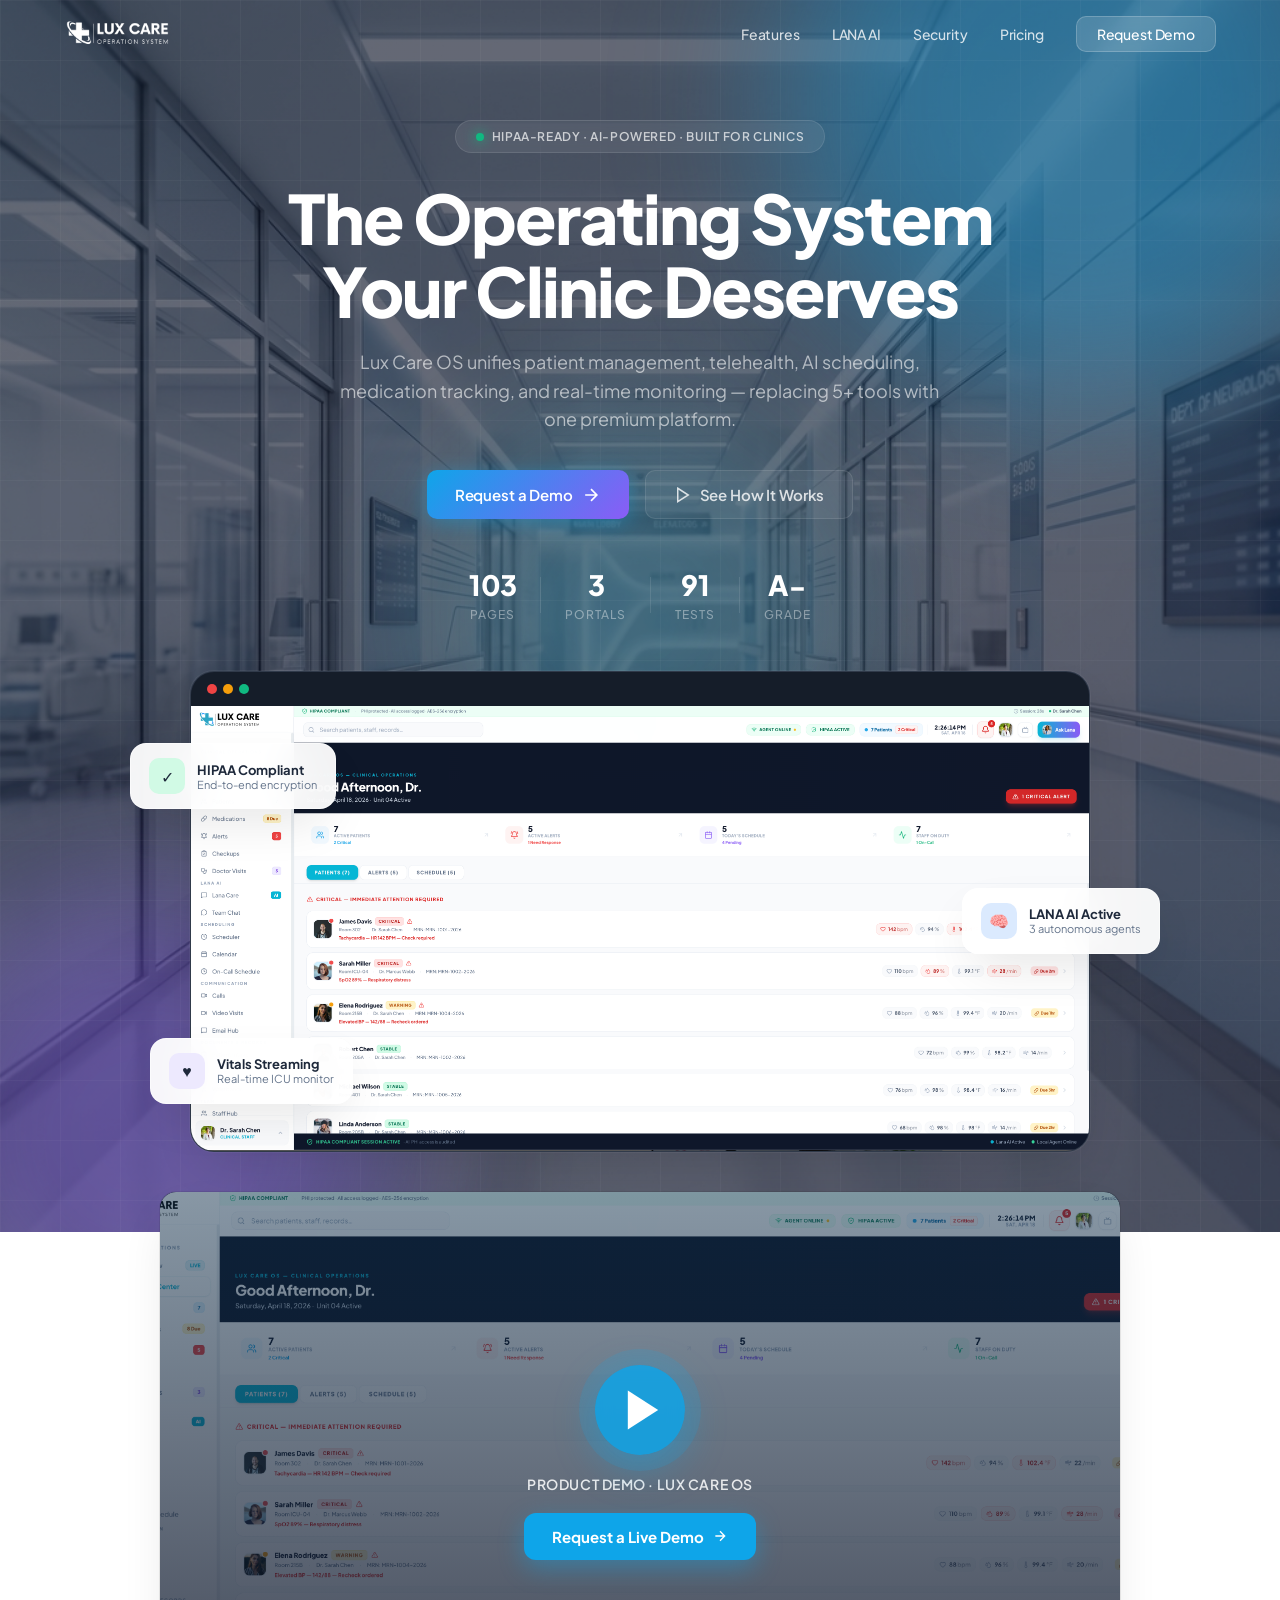
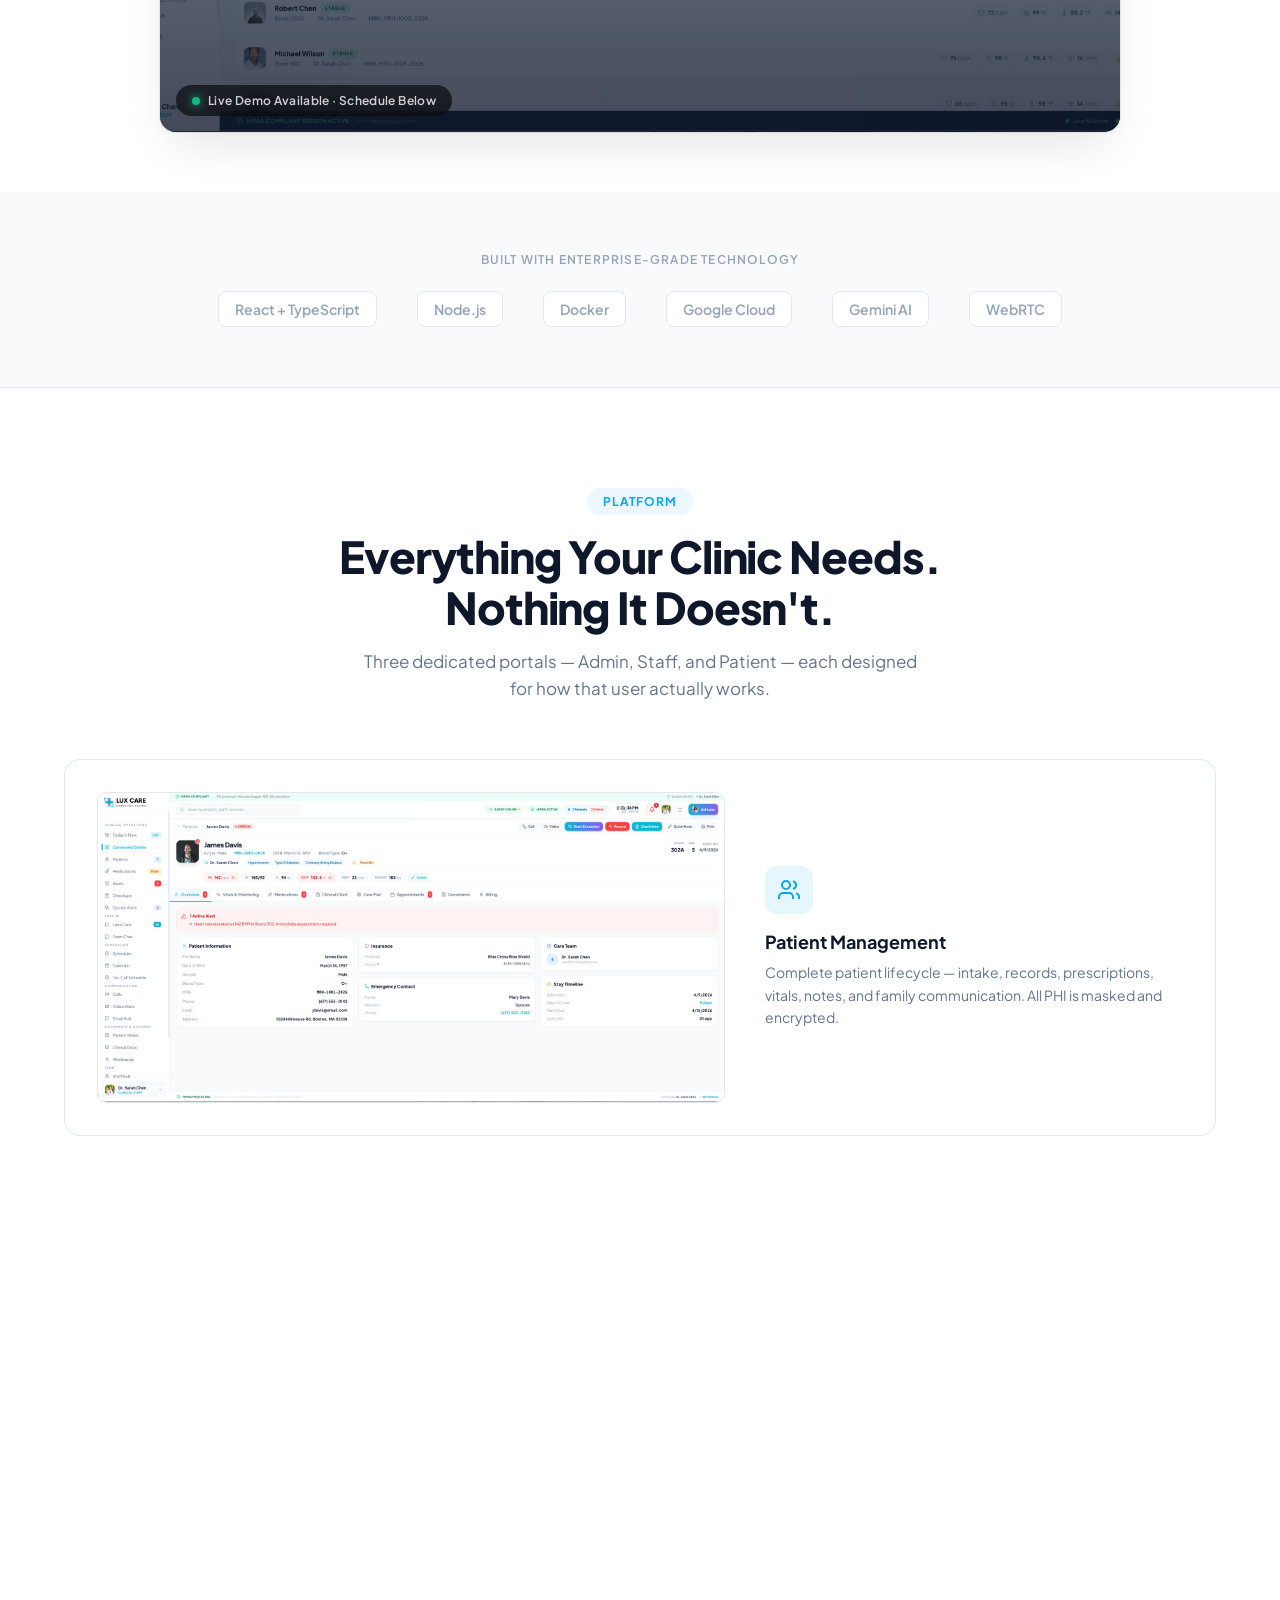
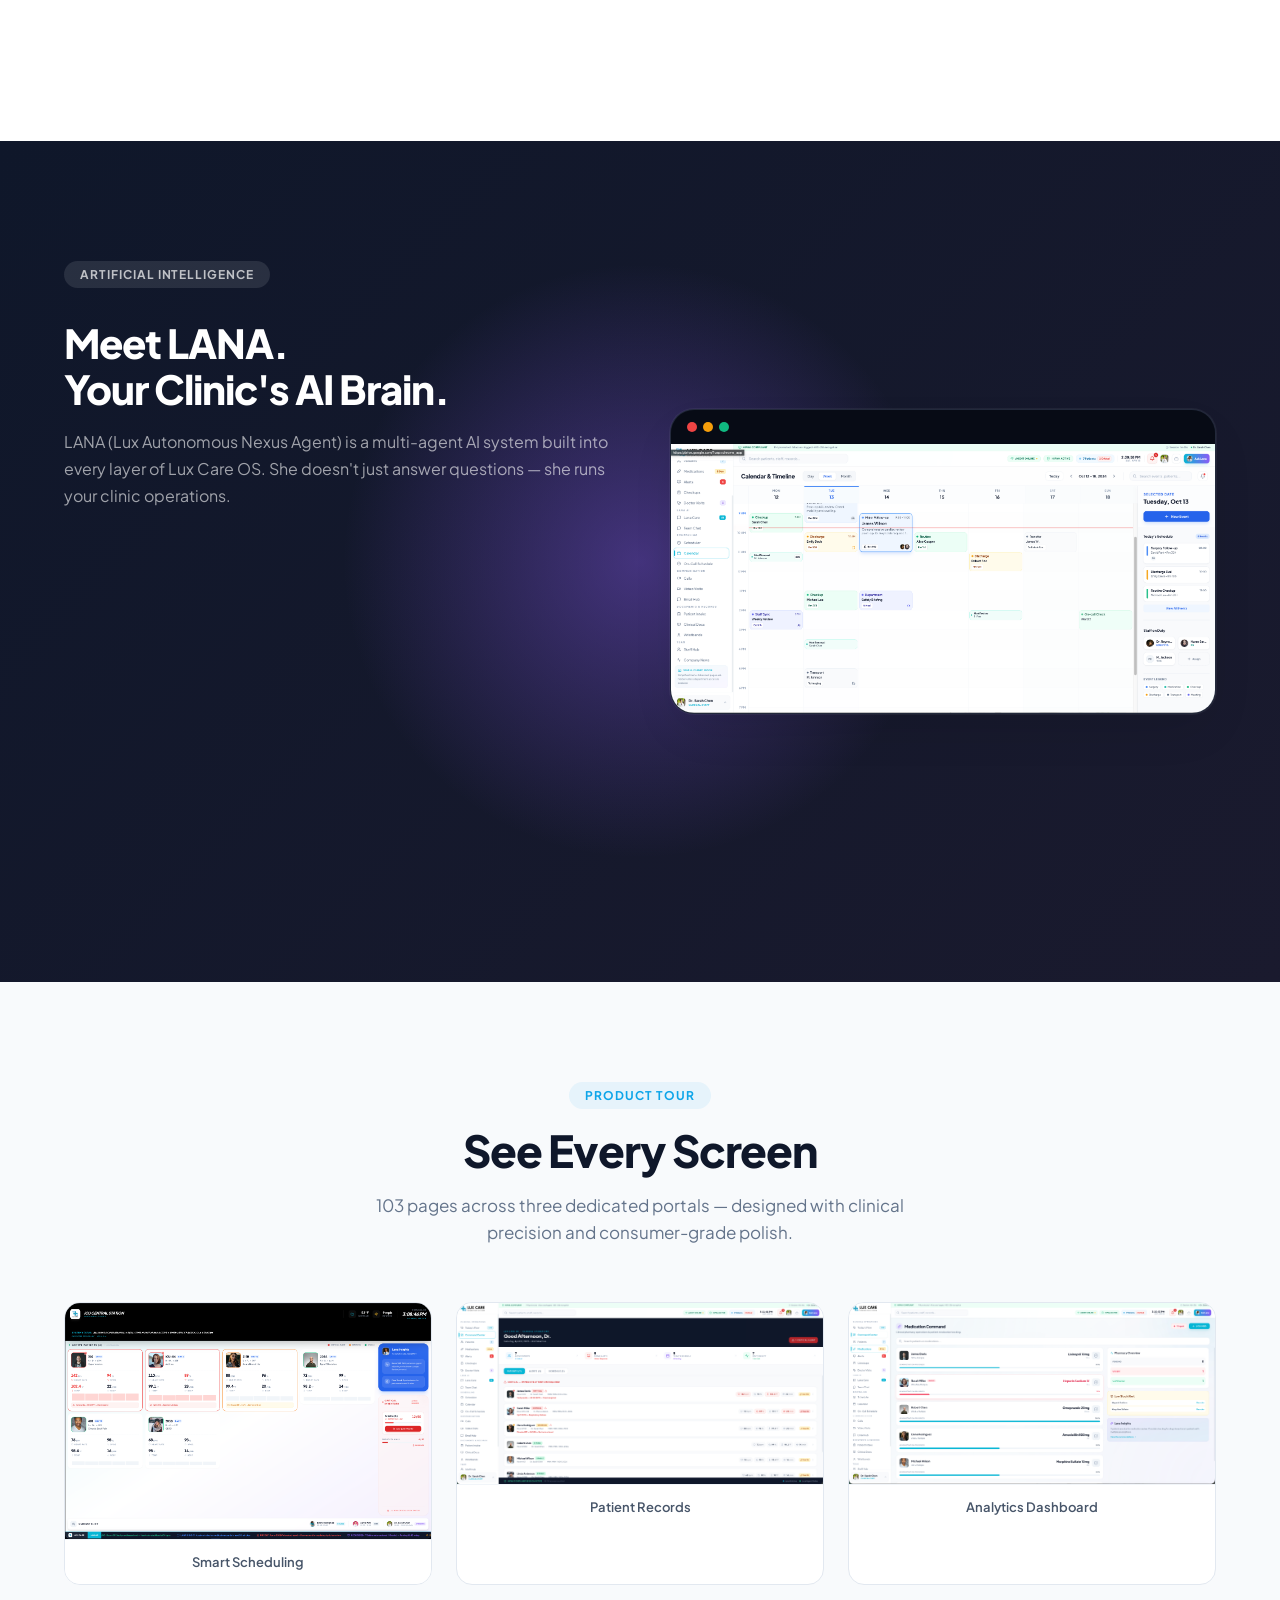
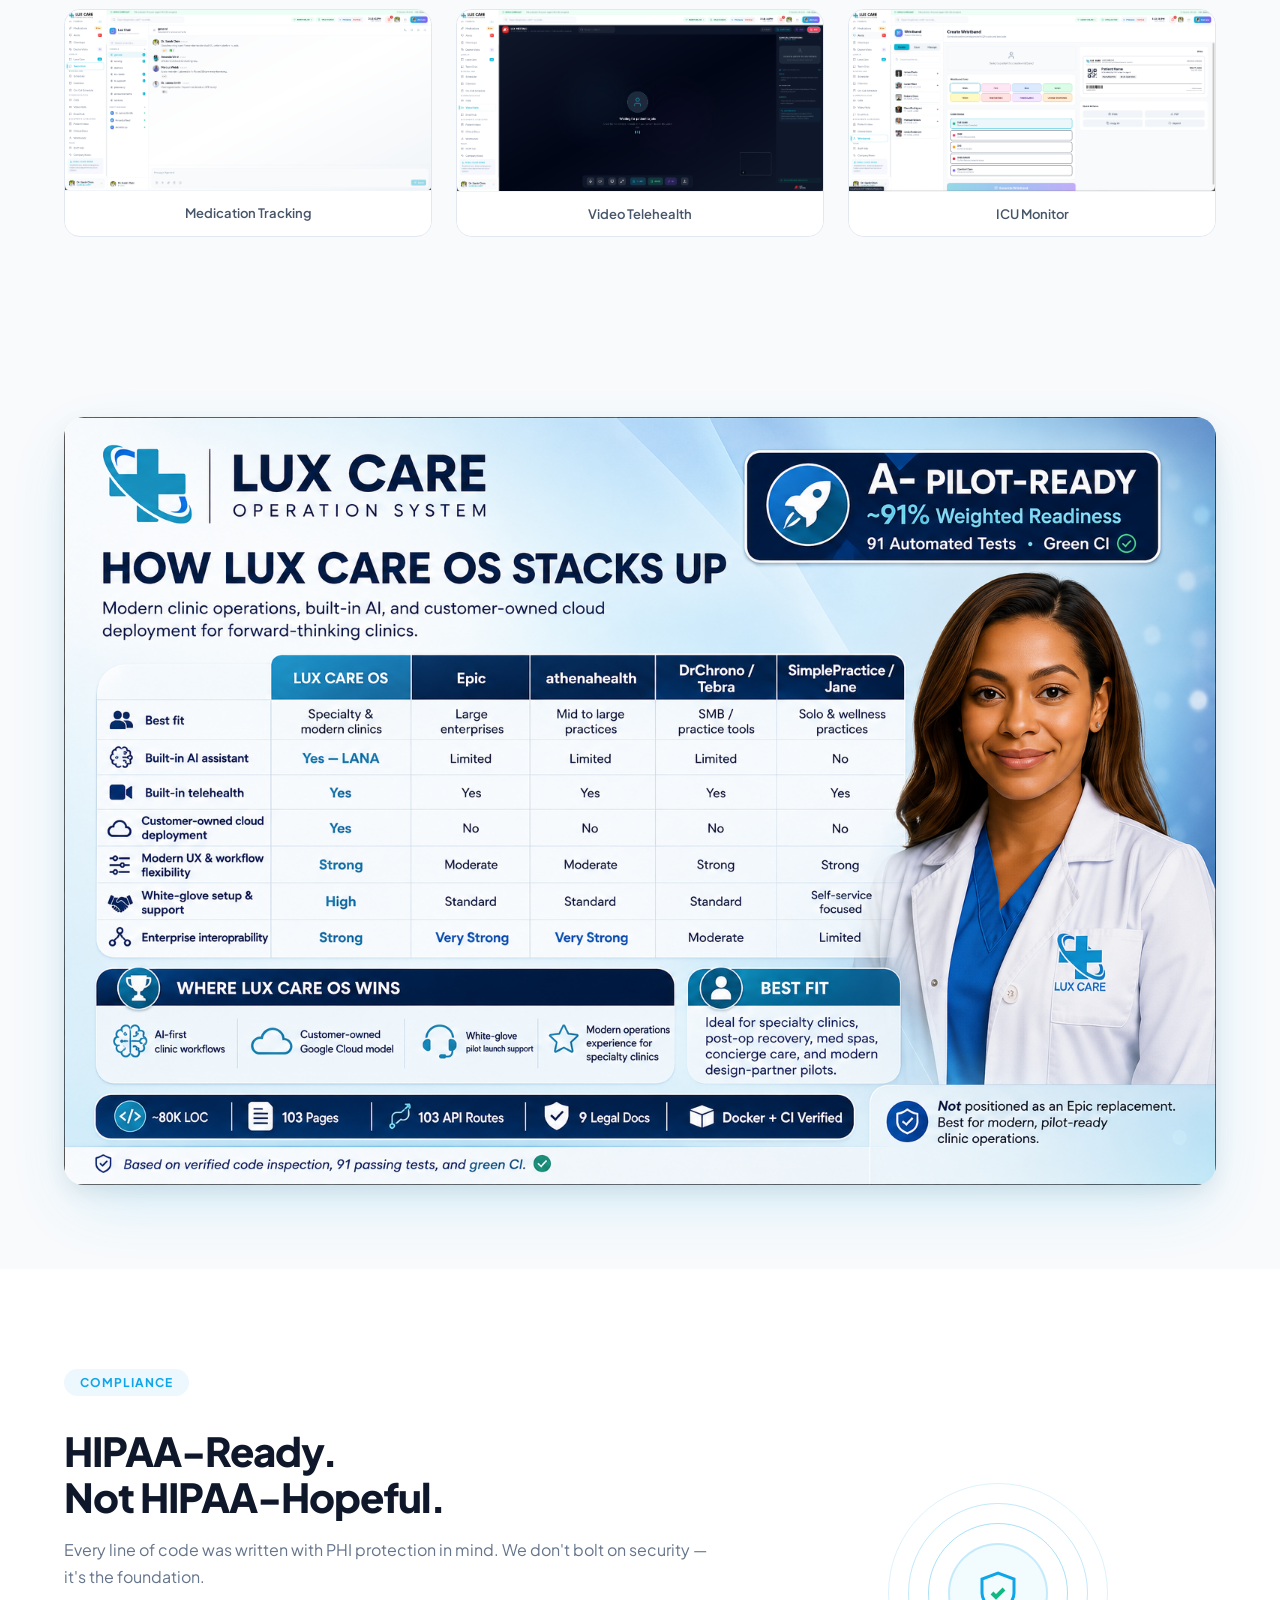
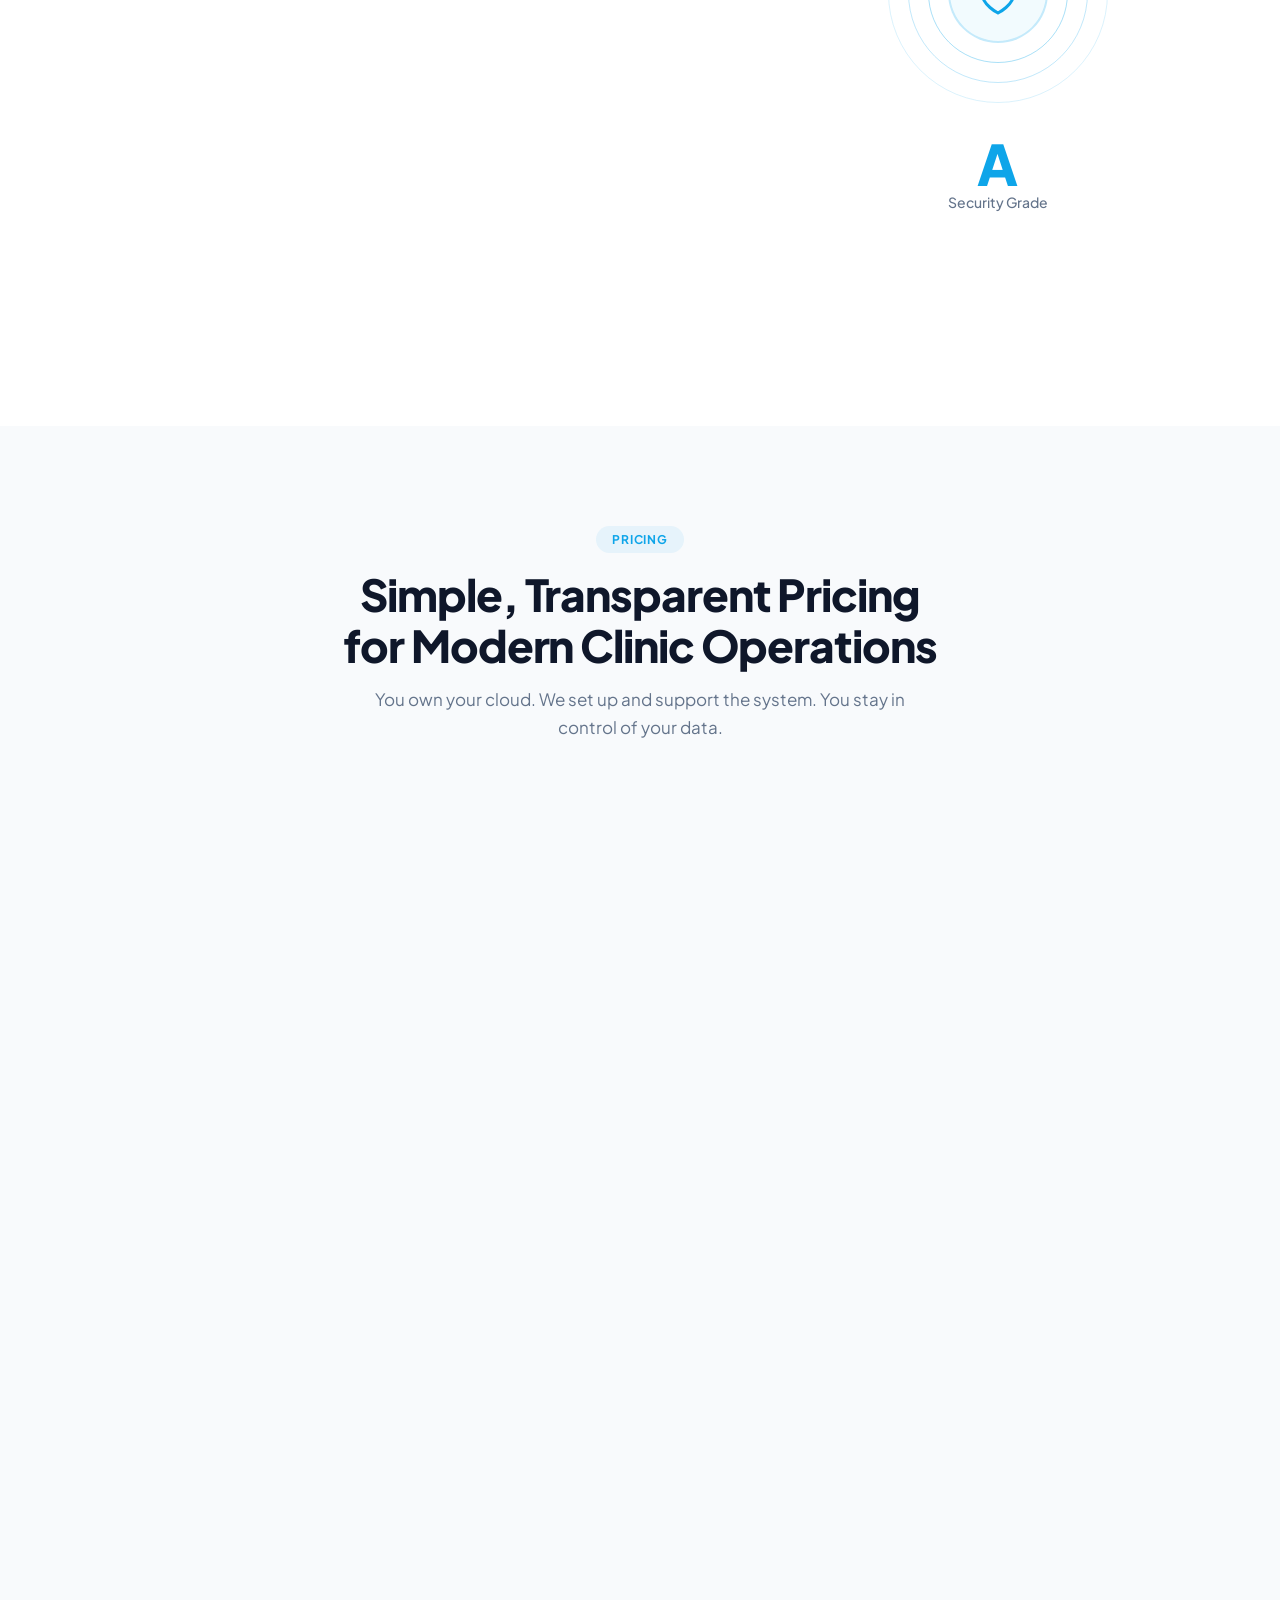
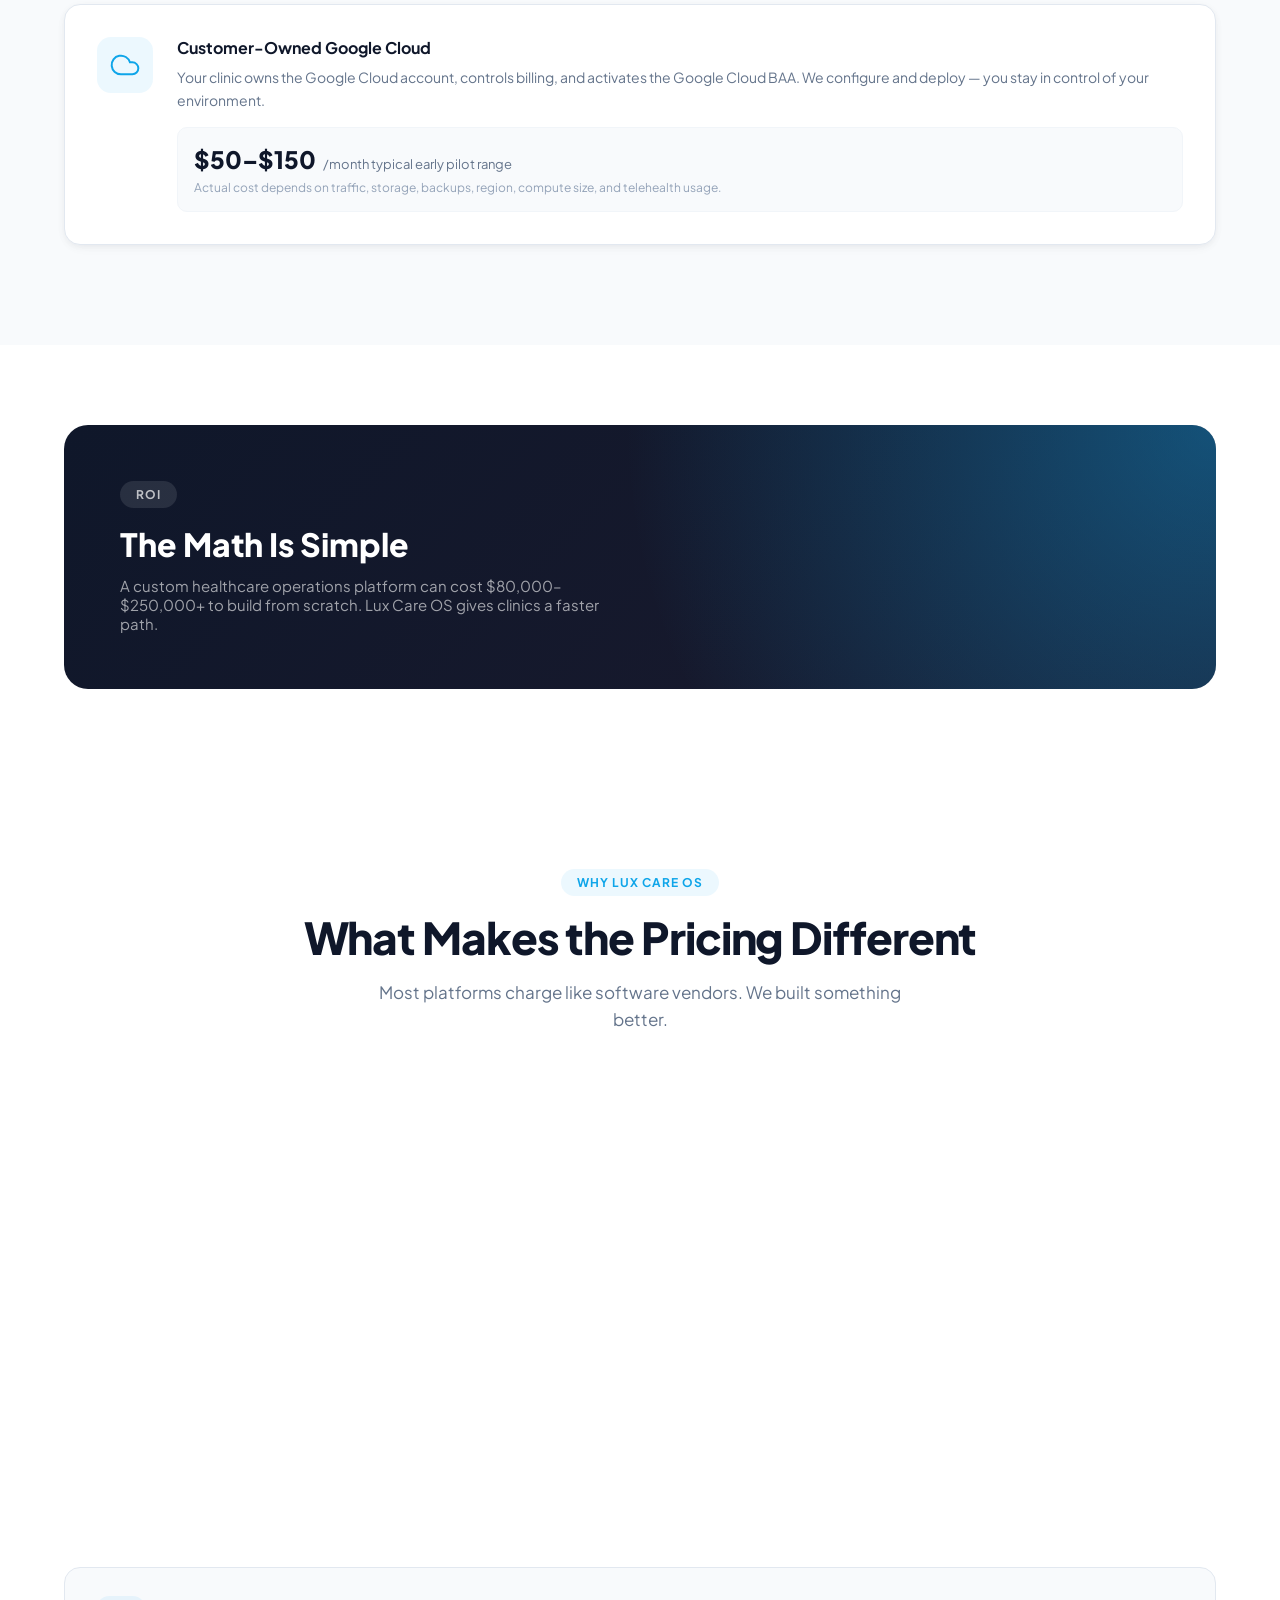
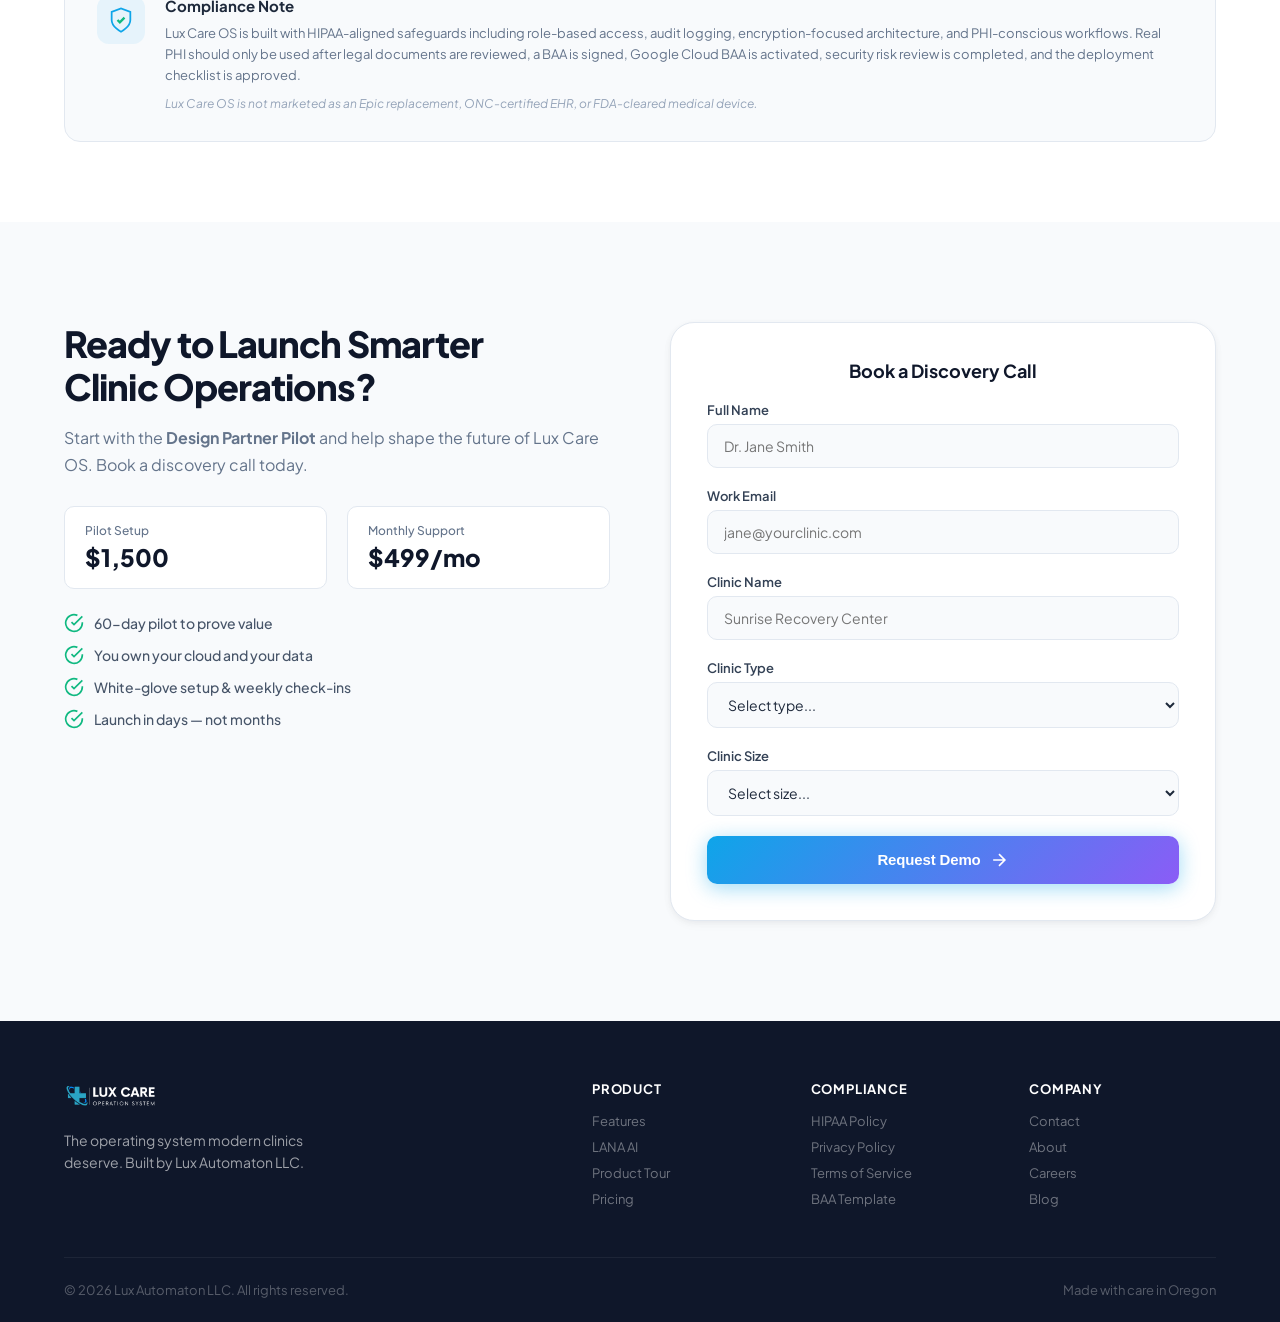
==== commit 1a710dbd: "Add OG/Twitter share image (og-image.png), full social meta tags" ====
--- a/index.html
+++ b/index.html
@@ -5,7 +5,32 @@
   <meta name="viewport" content="width=device-width, initial-scale=1.0">
   <title>Lux Care OS — The Future of Clinic Management</title>
   <meta name="description" content="Lux Care OS is an AI-powered healthcare platform that combines patient management, telehealth, intelligent scheduling, and real-time monitoring into one premium operating system for modern clinics.">
+
+  <!-- Favicon -->
   <link rel="icon" href="images/Square Black Logo.png">
+
+  <!-- Open Graph (LinkedIn, Facebook, iMessage, Slack, Discord) -->
+  <meta property="og:type" content="website">
+  <meta property="og:site_name" content="Lux Care OS">
+  <meta property="og:title" content="Lux Care OS — Smart Healthcare Operations. AI-Guided. Pilot-Ready.">
+  <meta property="og:description" content="Powered by Lux Care Manager + LANA. Customer-owned cloud. HIPAA-aligned workflows. Modern clinic operations.">
+  <meta property="og:url" content="https://luxautomaton-ux.github.io/lux-care-os-website/">
+  <meta property="og:image" content="https://luxautomaton-ux.github.io/lux-care-os-website/images/og-image.png">
+  <meta property="og:image:width" content="1280">
+  <meta property="og:image:height" content="640">
+  <meta property="og:image:type" content="image/png">
+  <meta property="og:image:alt" content="Lux Care OS — AI-powered healthcare platform with LANA">
+
+  <!-- Twitter / X Card -->
+  <meta name="twitter:card" content="summary_large_image">
+  <meta name="twitter:title" content="Lux Care OS — Smart Healthcare Operations. AI-Guided. Pilot-Ready.">
+  <meta name="twitter:description" content="Powered by Lux Care Manager + LANA. Customer-owned cloud. HIPAA-aligned workflows. Modern clinic operations.">
+  <meta name="twitter:image" content="https://luxautomaton-ux.github.io/lux-care-os-website/images/og-image.png">
+  <meta name="twitter:image:alt" content="Lux Care OS — AI-powered healthcare platform with LANA">
+
+  <!-- Canonical URL -->
+  <link rel="canonical" href="https://luxautomaton-ux.github.io/lux-care-os-website/">
+
   <link href="https://fonts.googleapis.com/css2?family=Plus+Jakarta+Sans:ital,wght@0,300;0,400;0,500;0,600;0,700;0,800;1,400&display=swap" rel="stylesheet">
   <link rel="stylesheet" href="styles.css">
 </head>
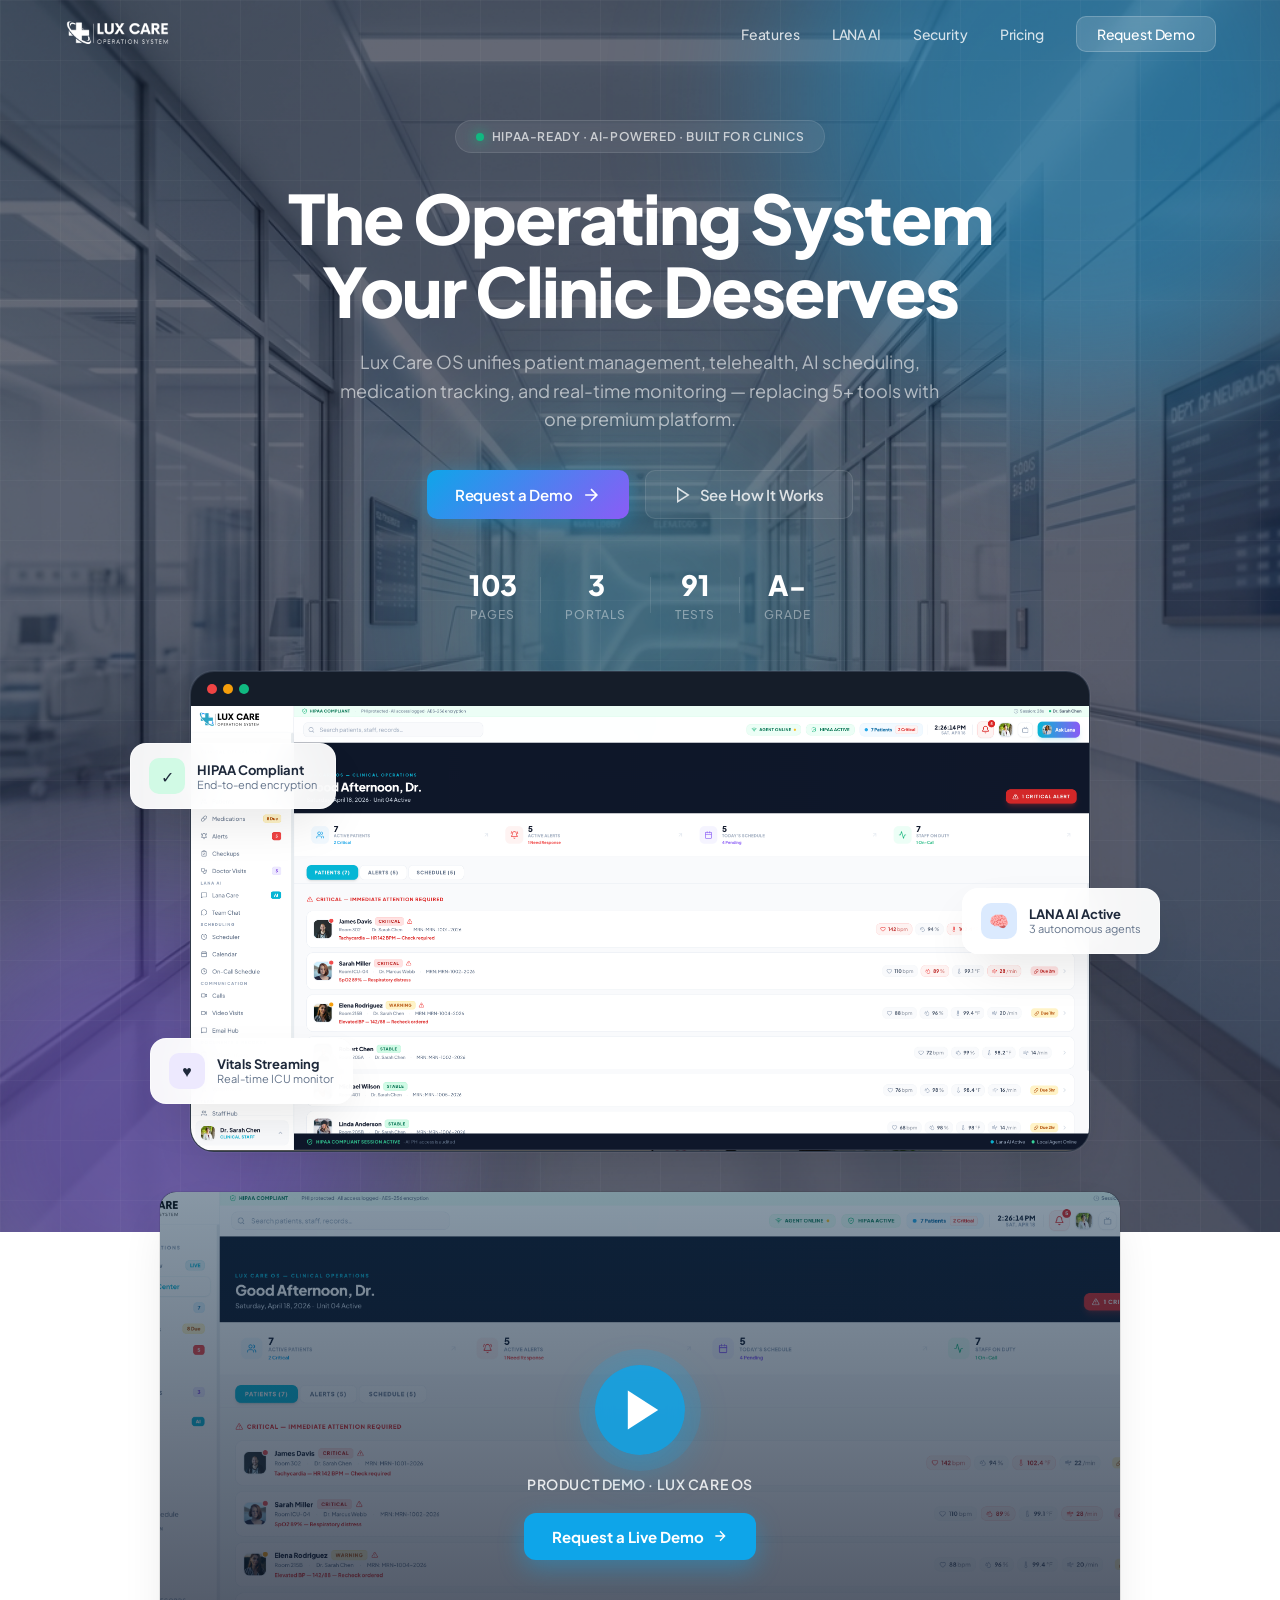
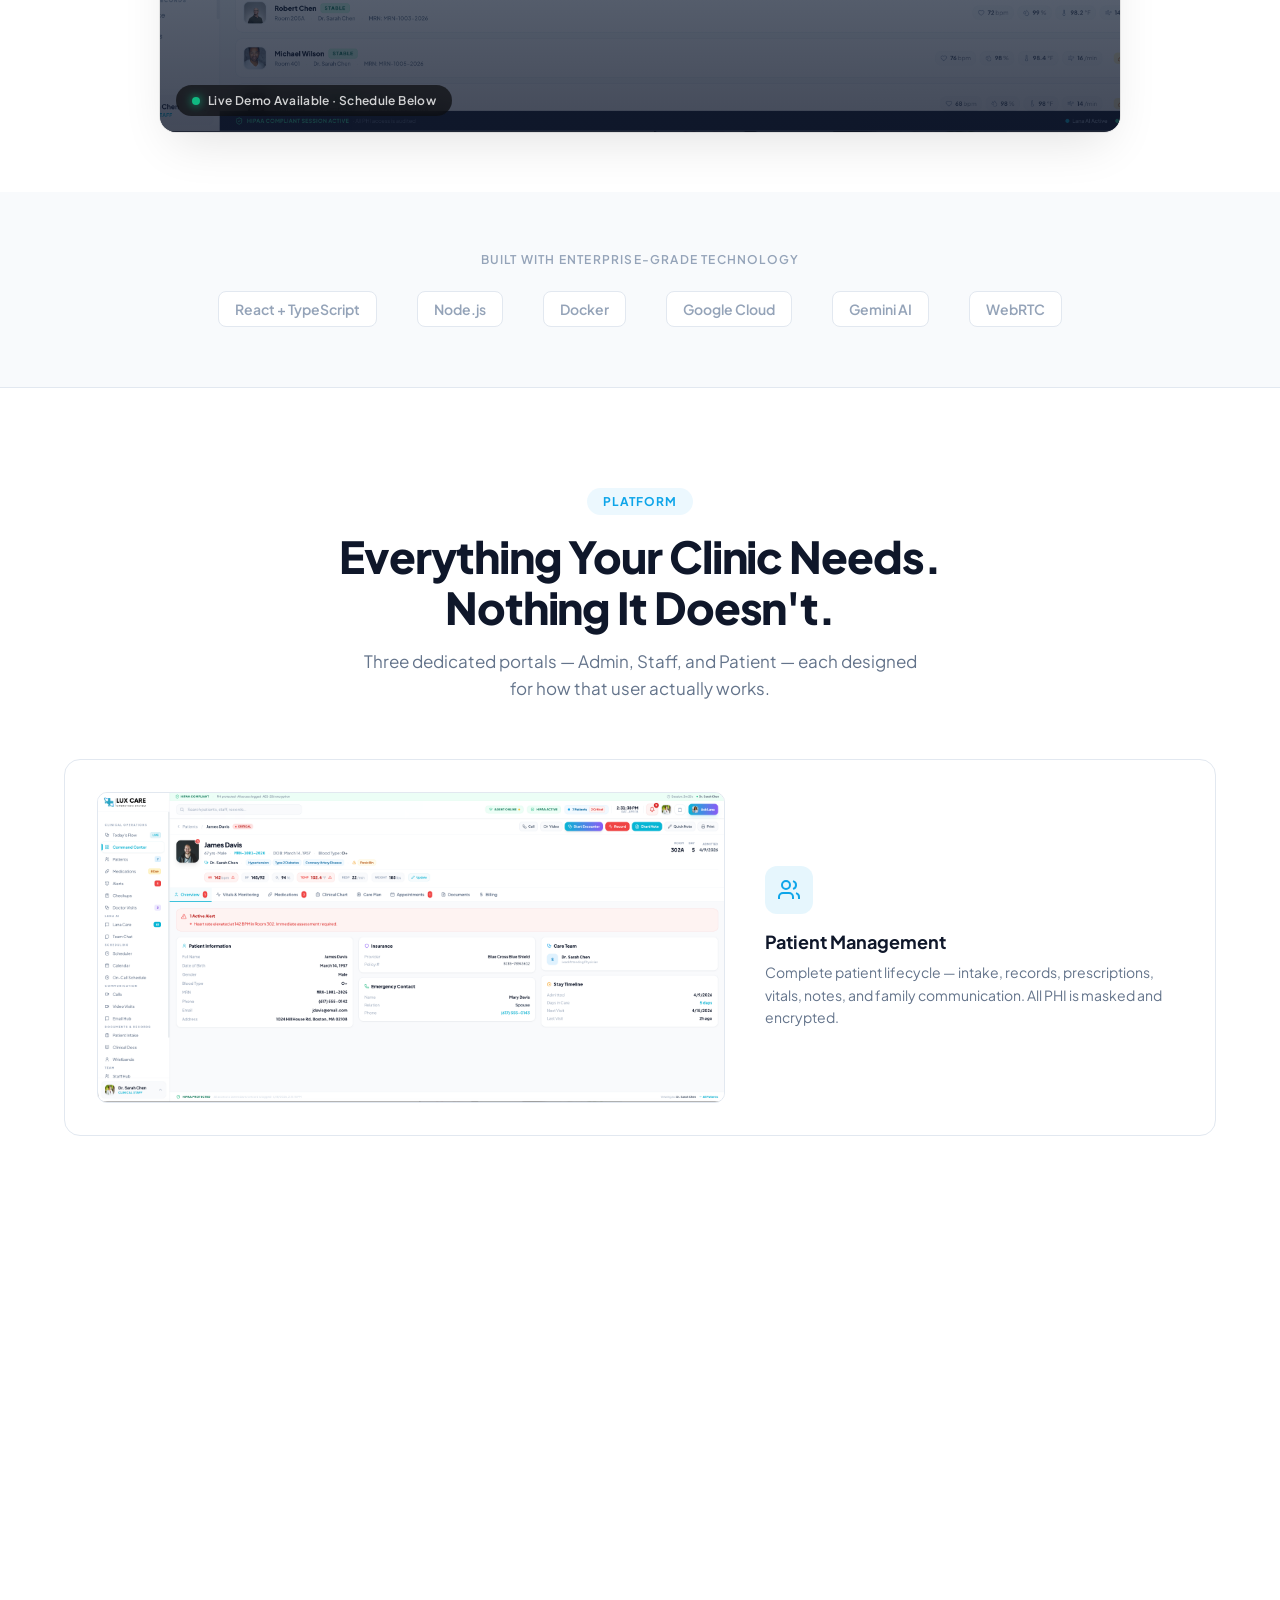
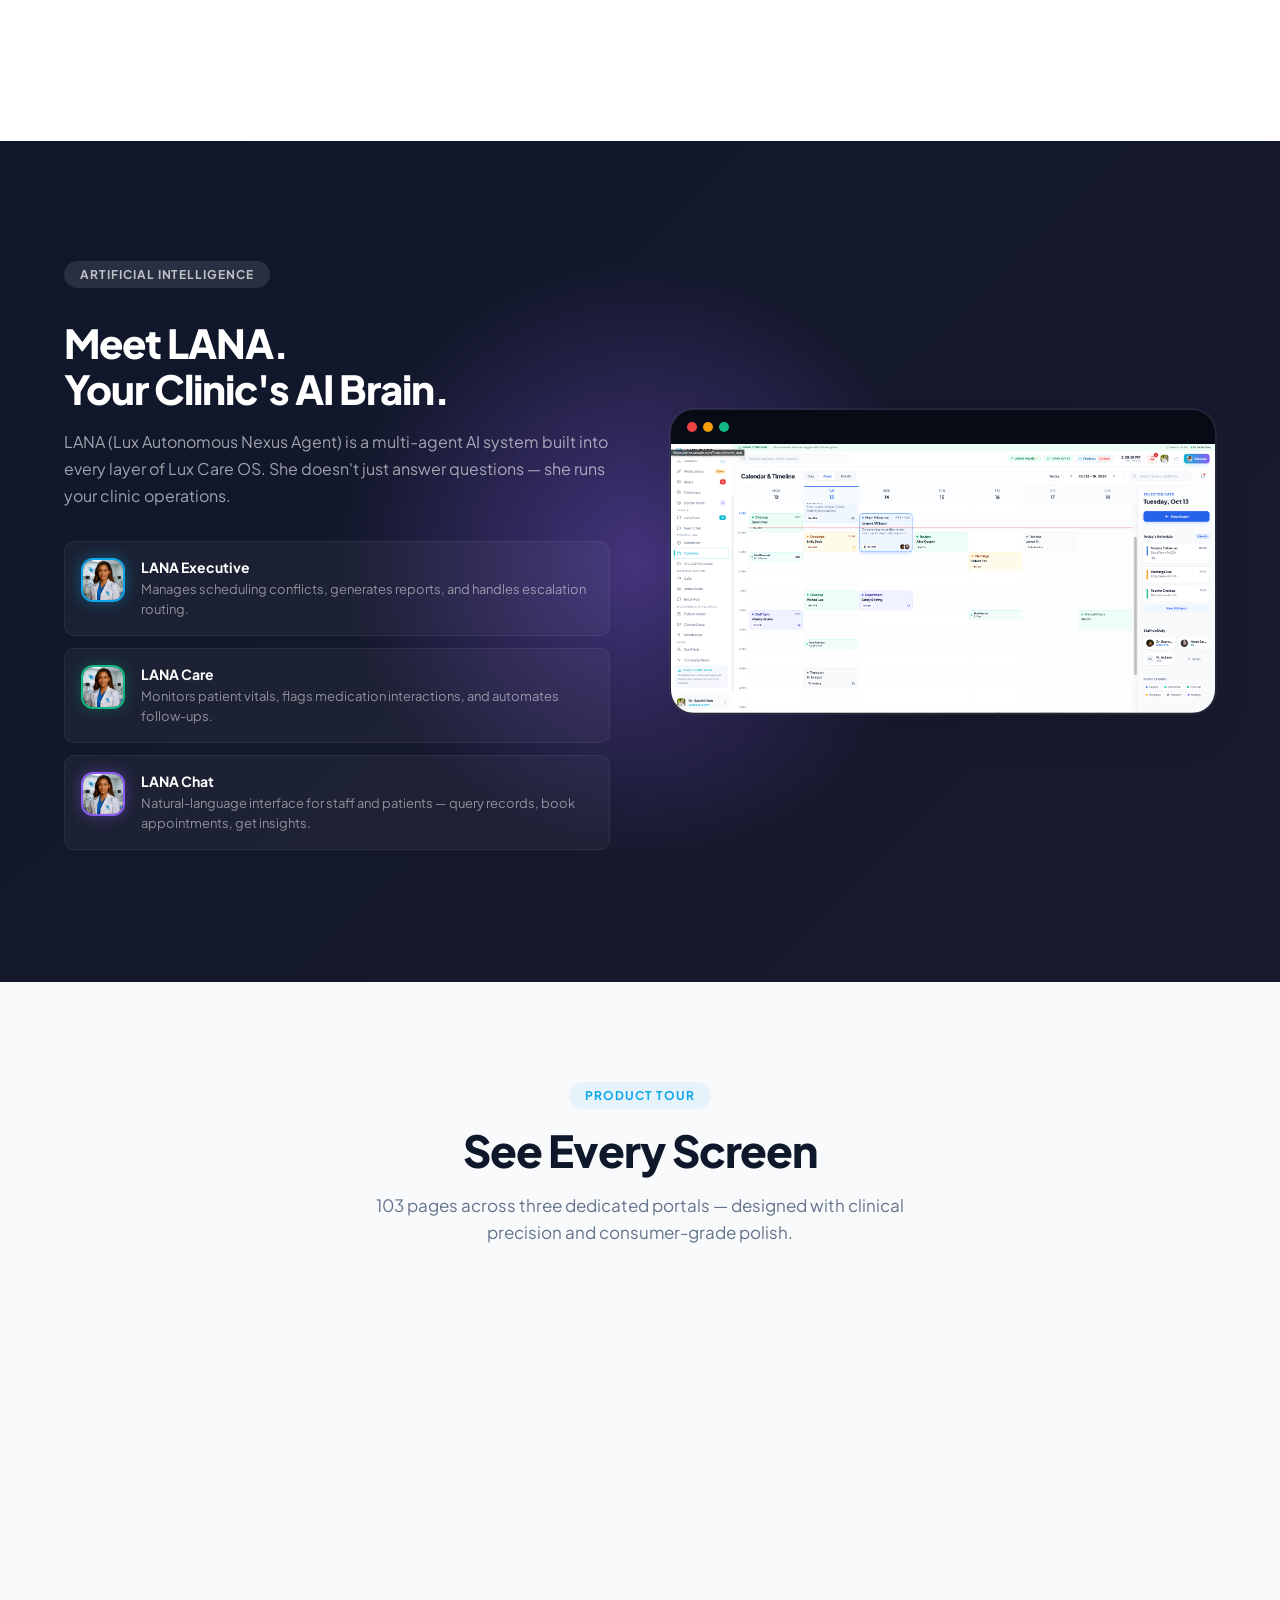
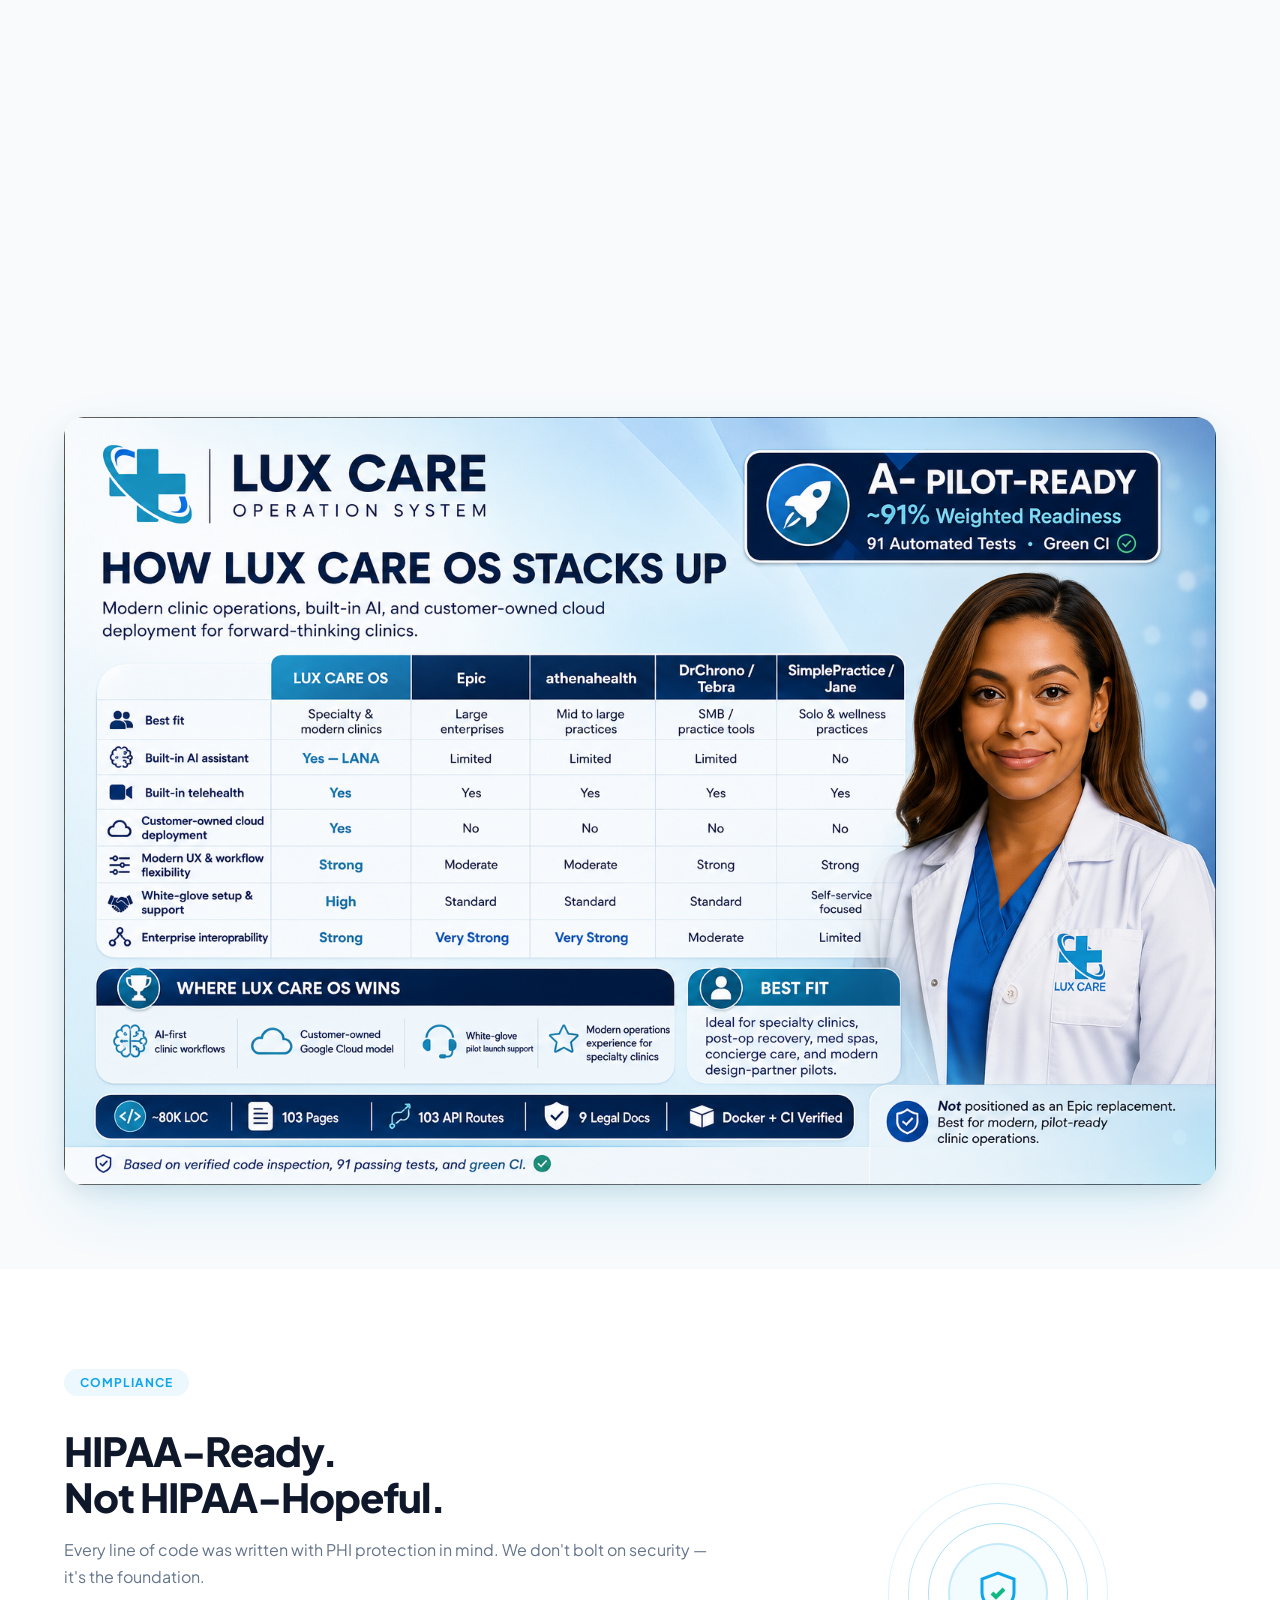
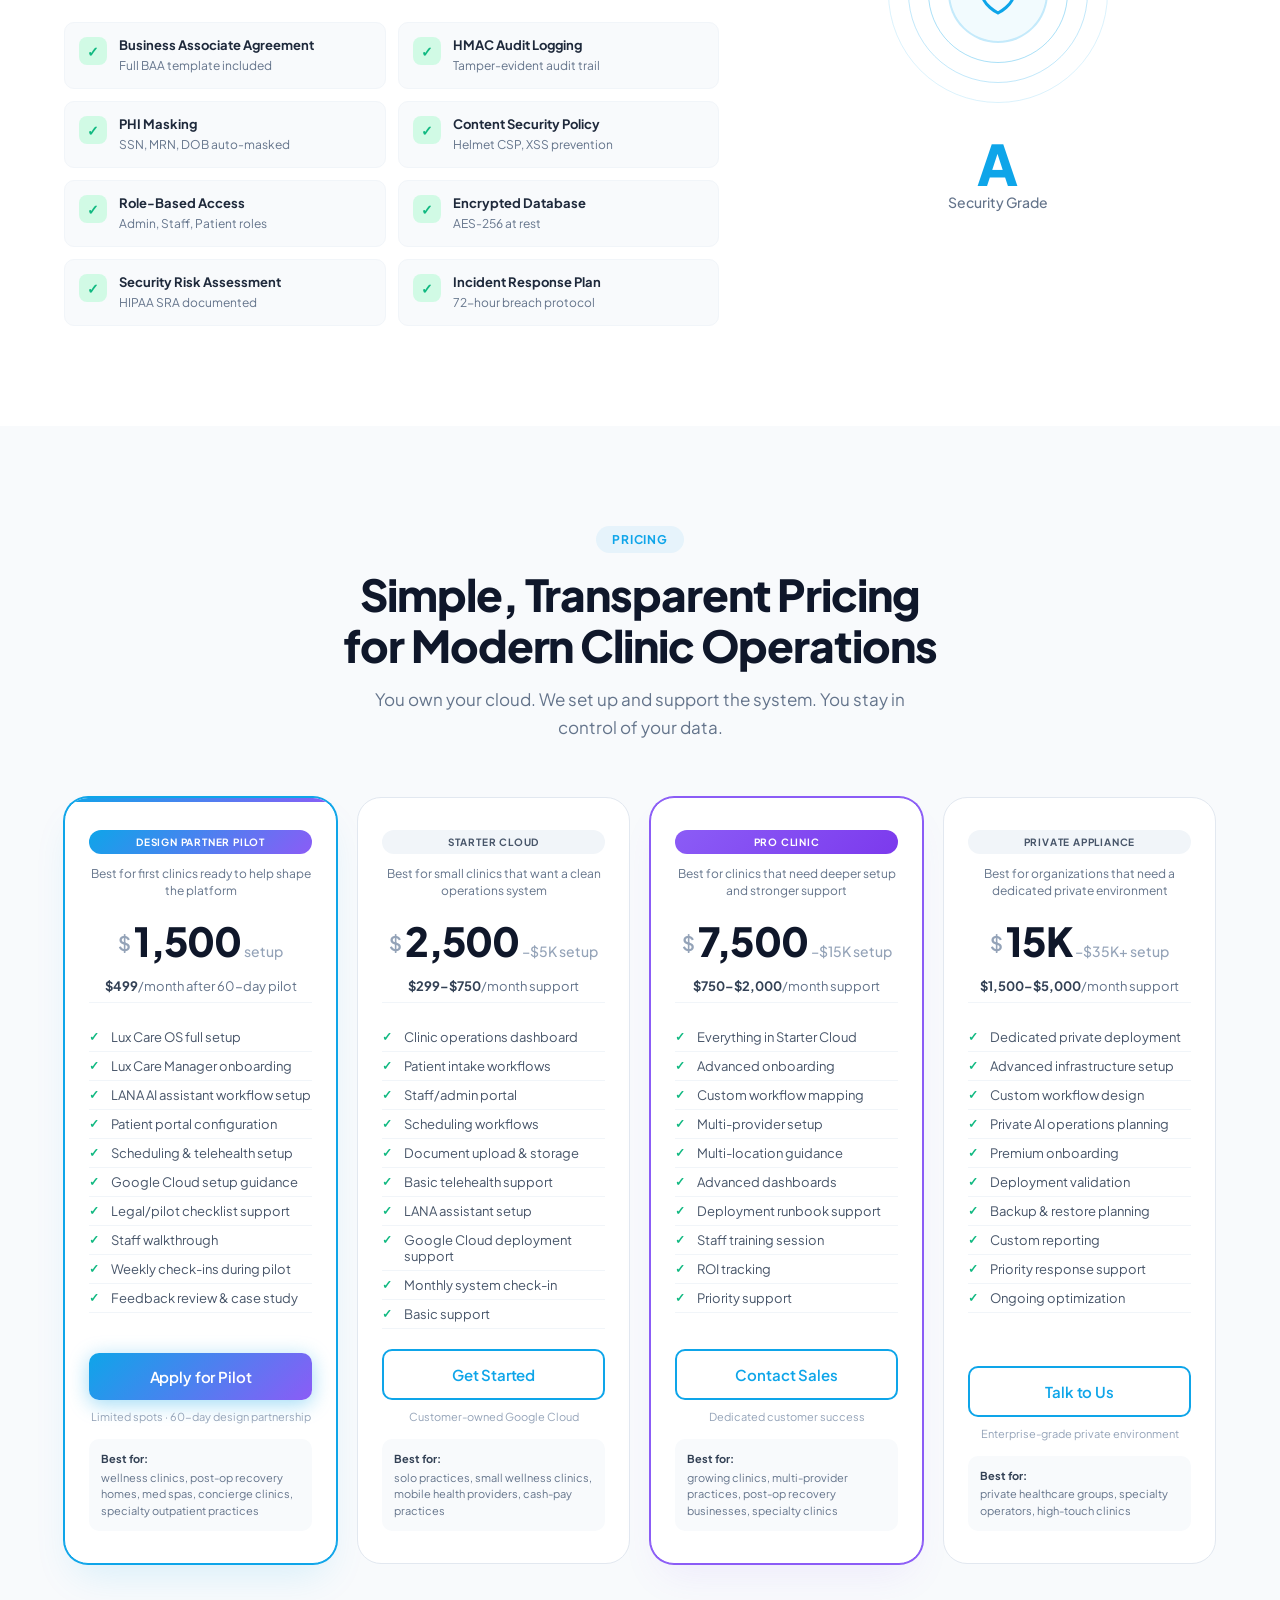
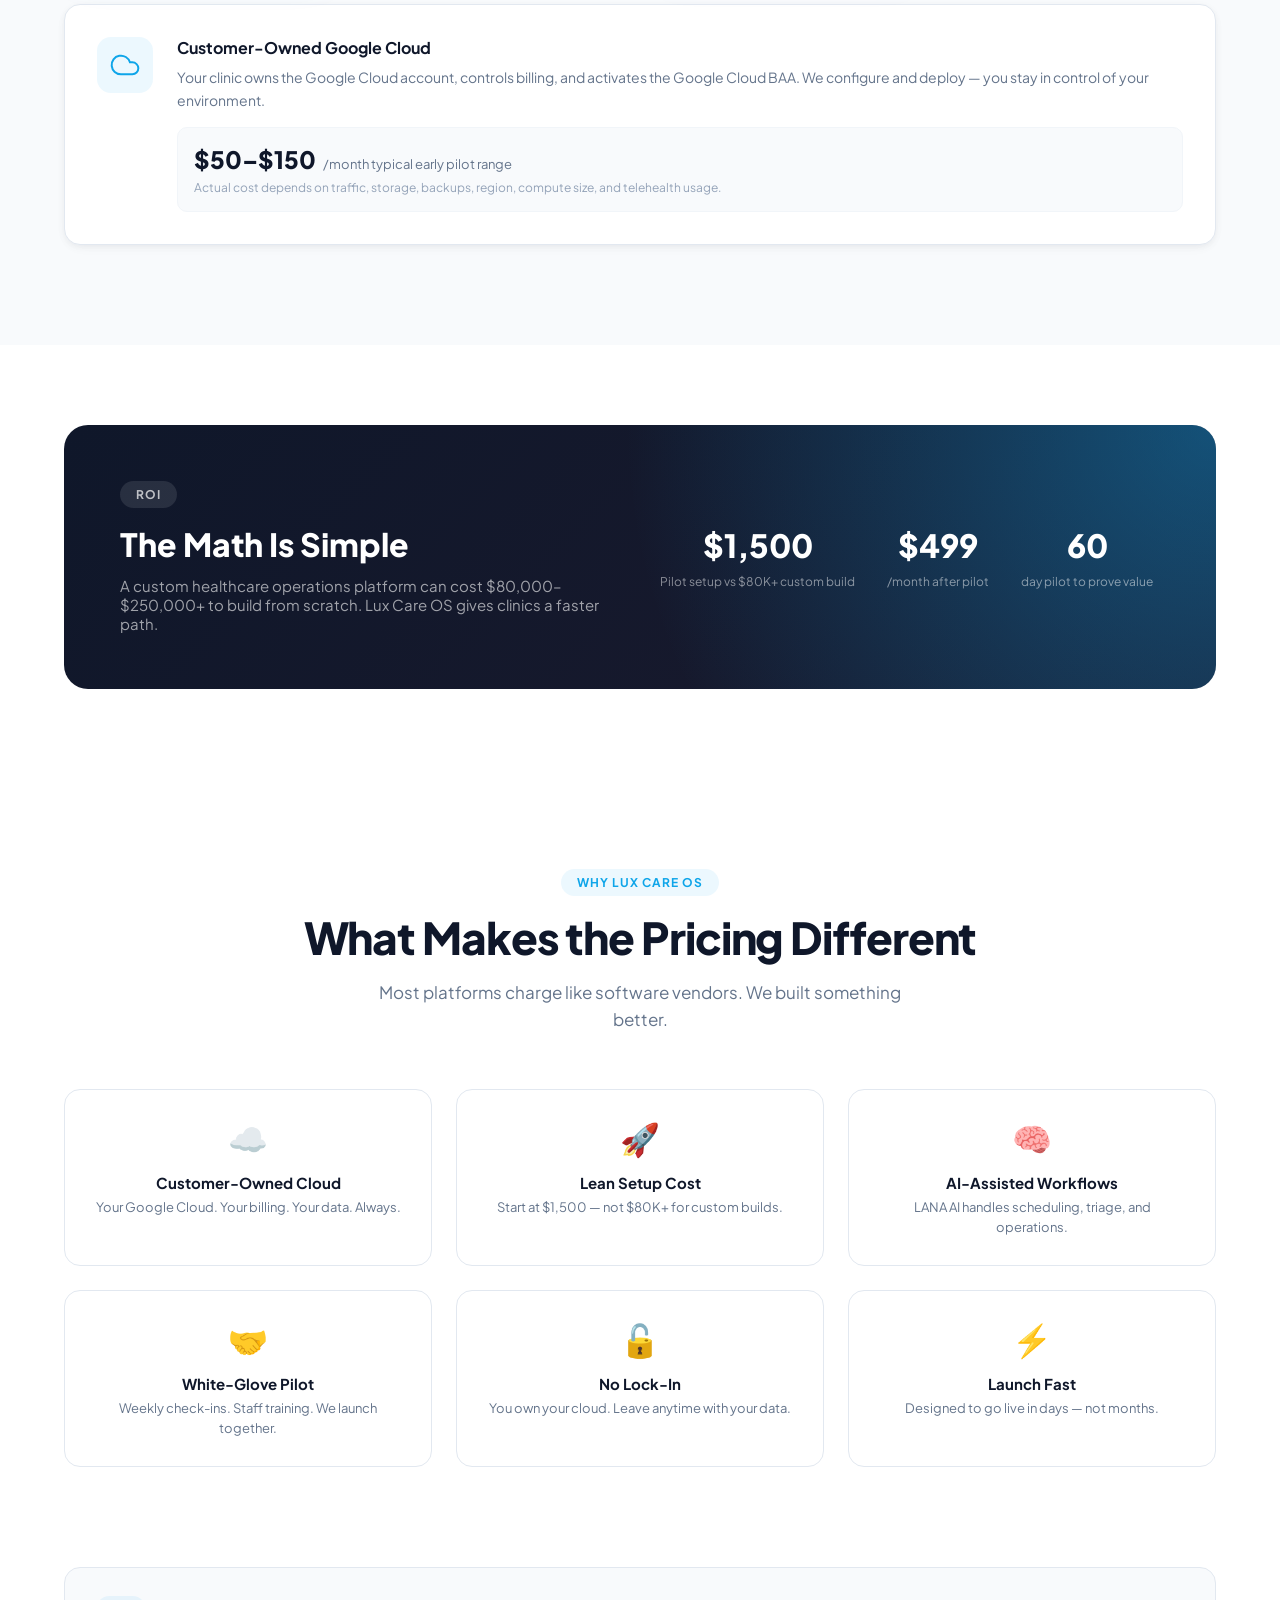
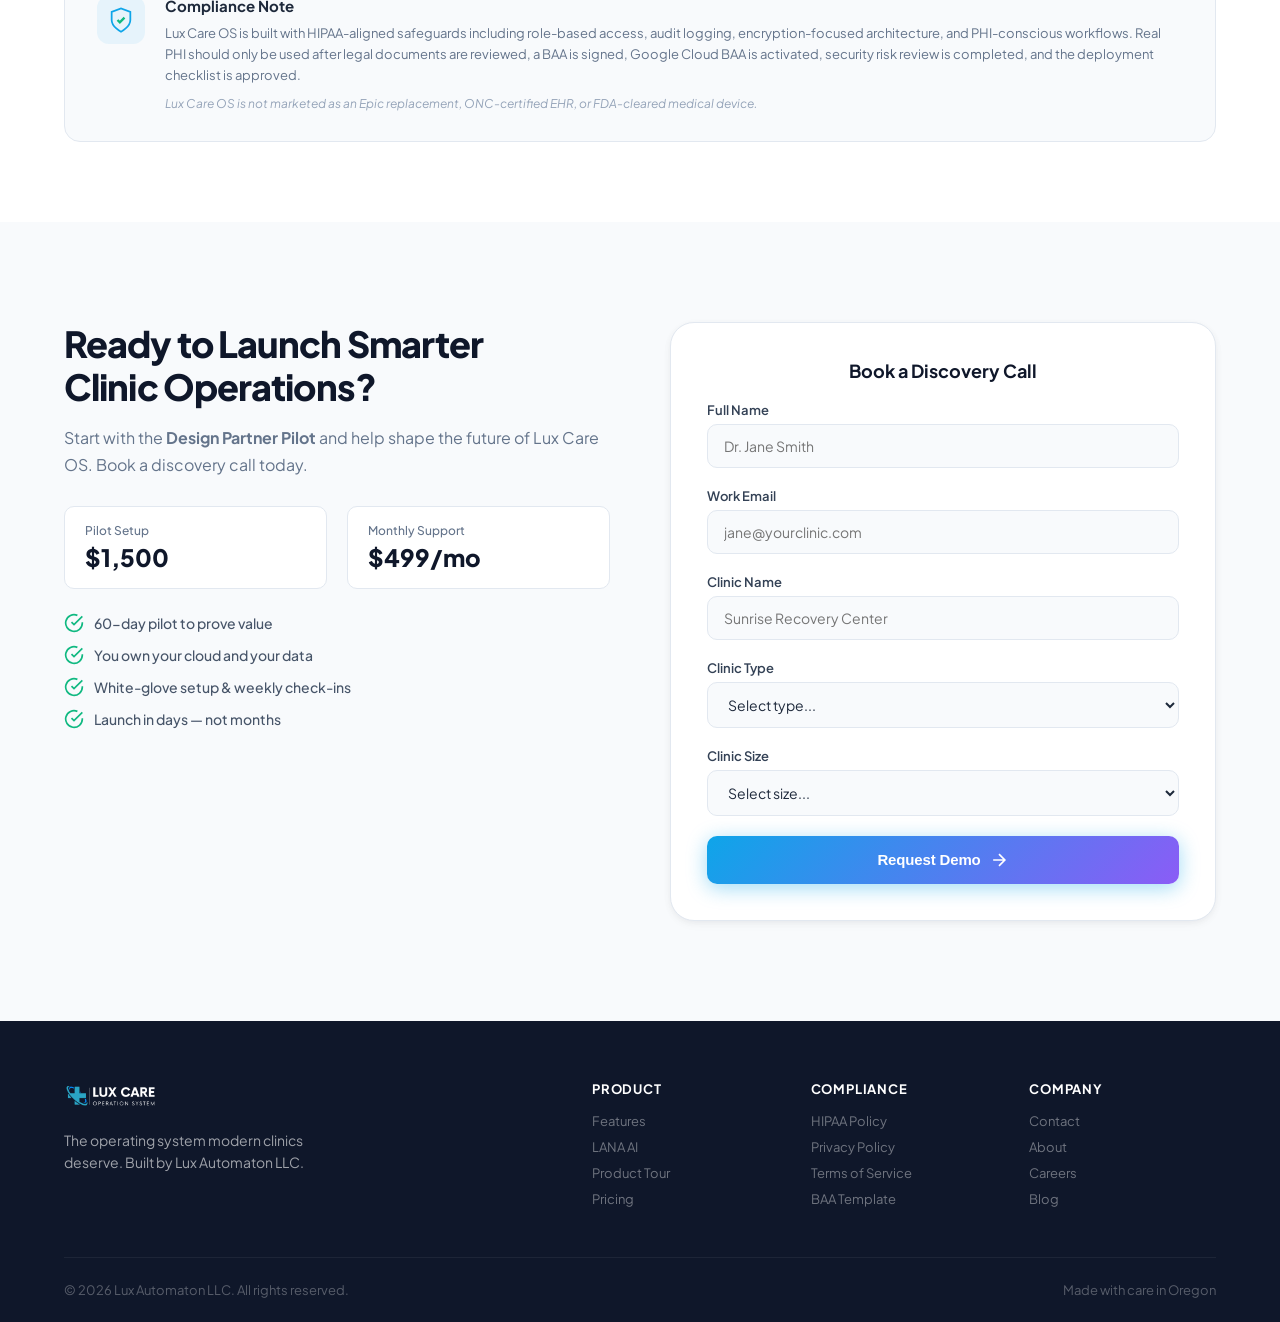
==== commit d3b07917: "Fix OG share image: use IMAGE1.png (correct banner with LANA)" ====
--- a/index.html
+++ b/index.html
@@ -15,18 +15,18 @@
   <meta property="og:title" content="Lux Care OS — Smart Healthcare Operations. AI-Guided. Pilot-Ready.">
   <meta property="og:description" content="Powered by Lux Care Manager + LANA. Customer-owned cloud. HIPAA-aligned workflows. Modern clinic operations.">
   <meta property="og:url" content="https://luxautomaton-ux.github.io/lux-care-os-website/">
-  <meta property="og:image" content="https://luxautomaton-ux.github.io/lux-care-os-website/images/og-image.png">
+  <meta property="og:image" content="https://luxautomaton-ux.github.io/lux-care-os-website/IMAGE1.png">
   <meta property="og:image:width" content="1280">
   <meta property="og:image:height" content="640">
   <meta property="og:image:type" content="image/png">
-  <meta property="og:image:alt" content="Lux Care OS — AI-powered healthcare platform with LANA">
+  <meta property="og:image:alt" content="Lux Care OS — Smart Healthcare Operations. AI-Guided. Pilot-Ready.">
 
   <!-- Twitter / X Card -->
   <meta name="twitter:card" content="summary_large_image">
   <meta name="twitter:title" content="Lux Care OS — Smart Healthcare Operations. AI-Guided. Pilot-Ready.">
   <meta name="twitter:description" content="Powered by Lux Care Manager + LANA. Customer-owned cloud. HIPAA-aligned workflows. Modern clinic operations.">
-  <meta name="twitter:image" content="https://luxautomaton-ux.github.io/lux-care-os-website/images/og-image.png">
-  <meta name="twitter:image:alt" content="Lux Care OS — AI-powered healthcare platform with LANA">
+  <meta name="twitter:image" content="https://luxautomaton-ux.github.io/lux-care-os-website/IMAGE1.png">
+  <meta name="twitter:image:alt" content="Lux Care OS — Smart Healthcare Operations. AI-Guided. Pilot-Ready.">
 
   <!-- Canonical URL -->
   <link rel="canonical" href="https://luxautomaton-ux.github.io/lux-care-os-website/">
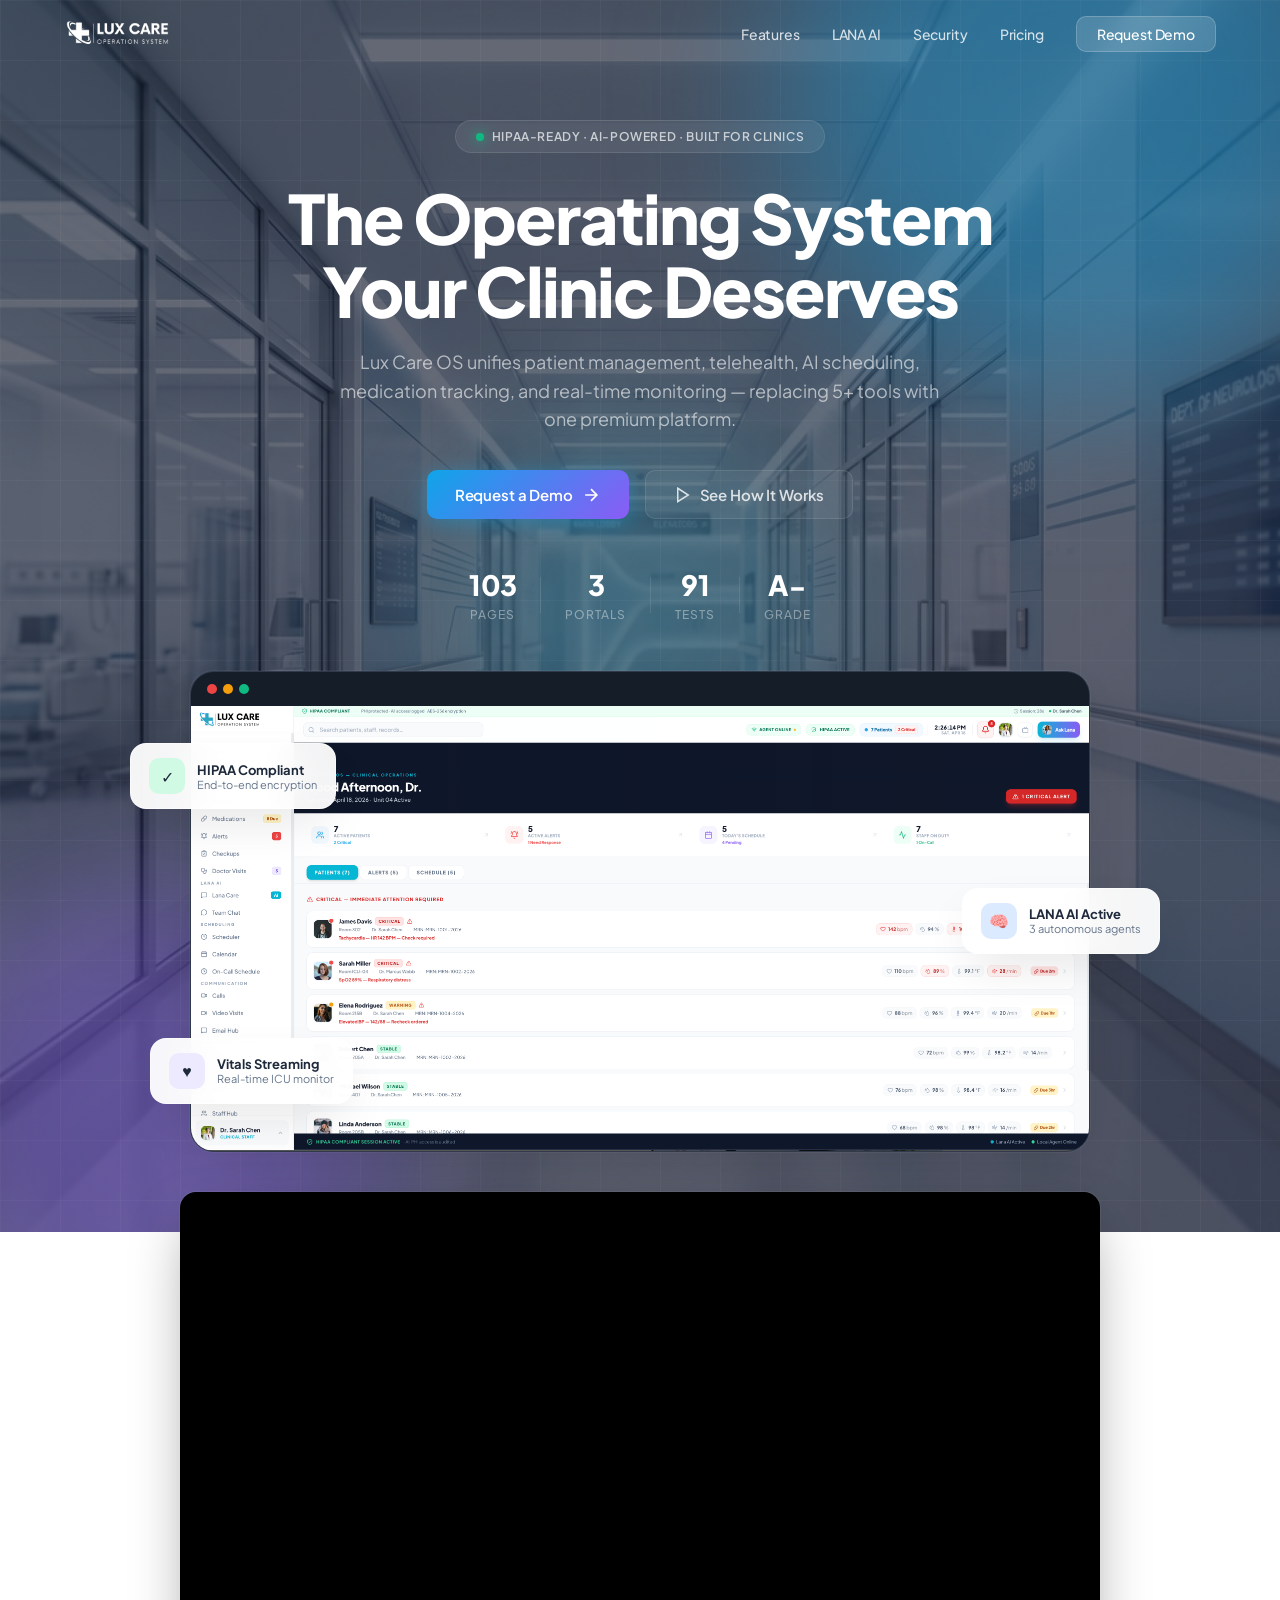
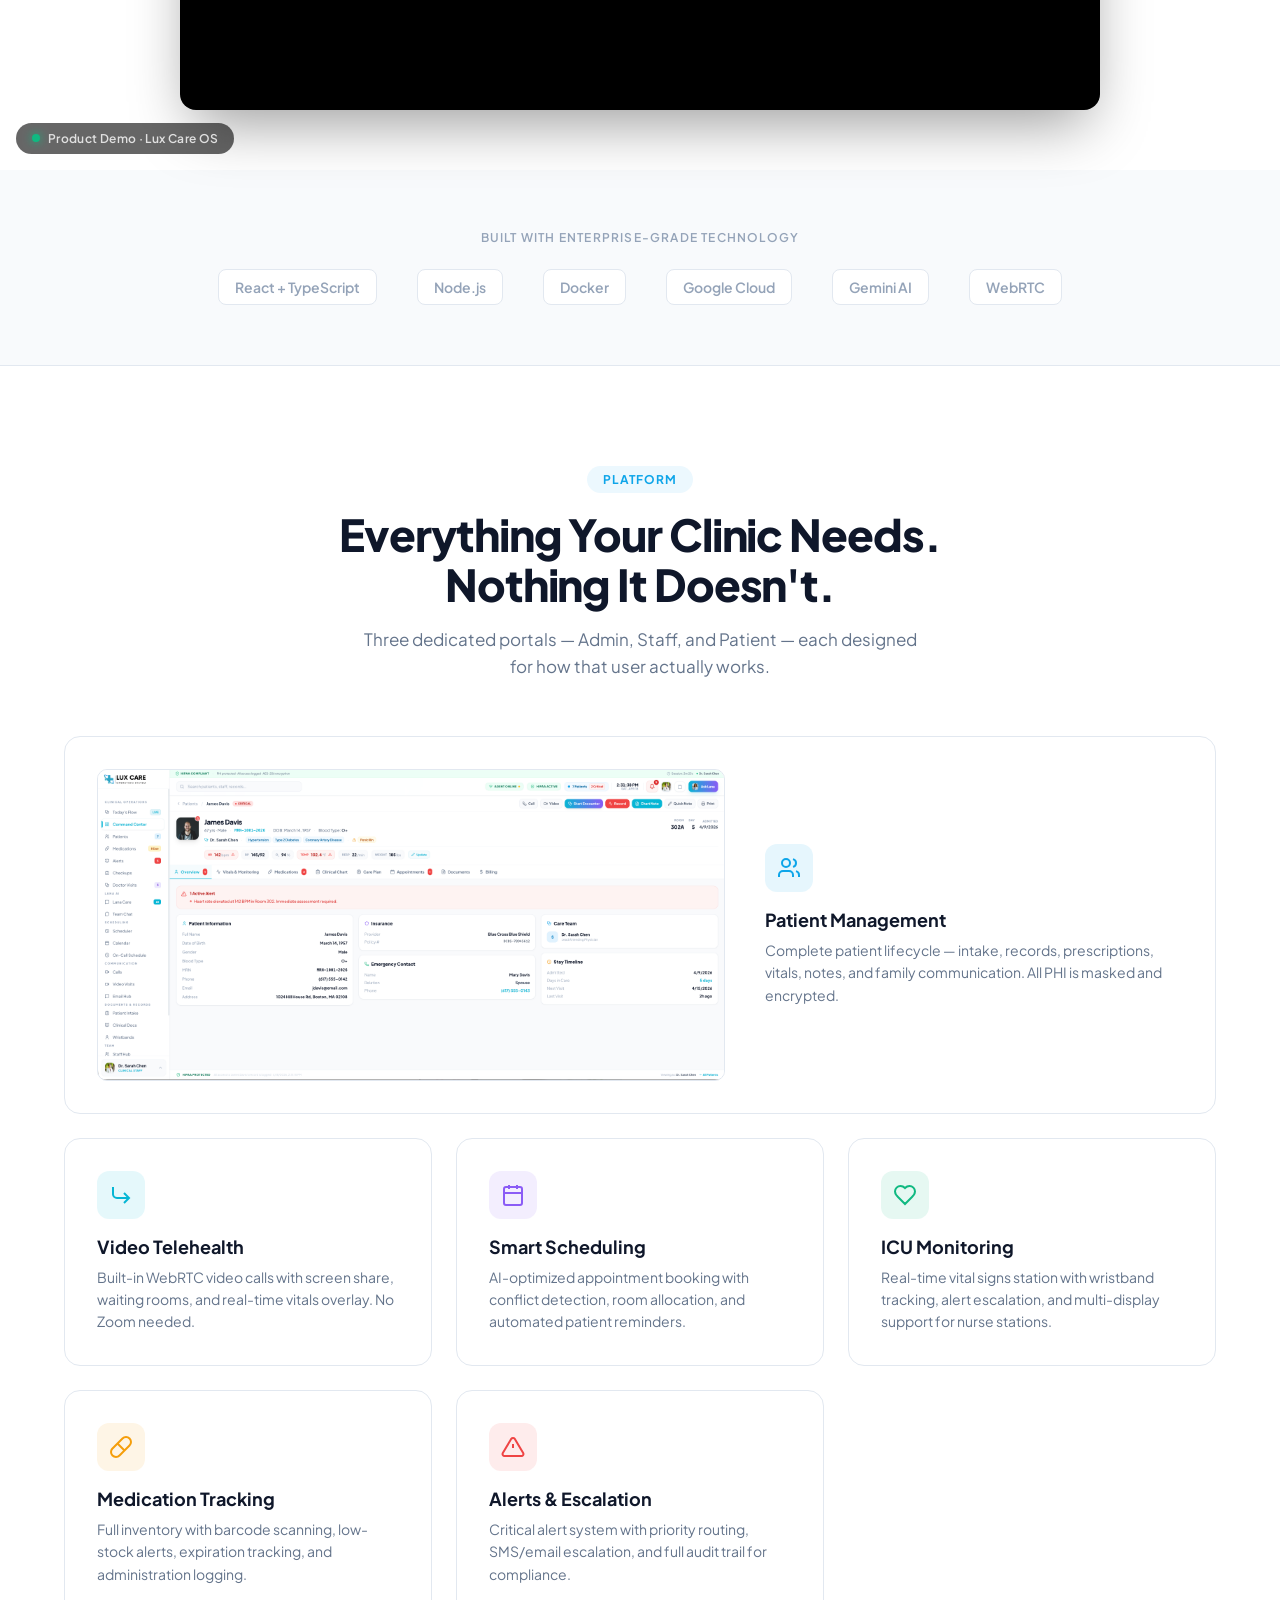
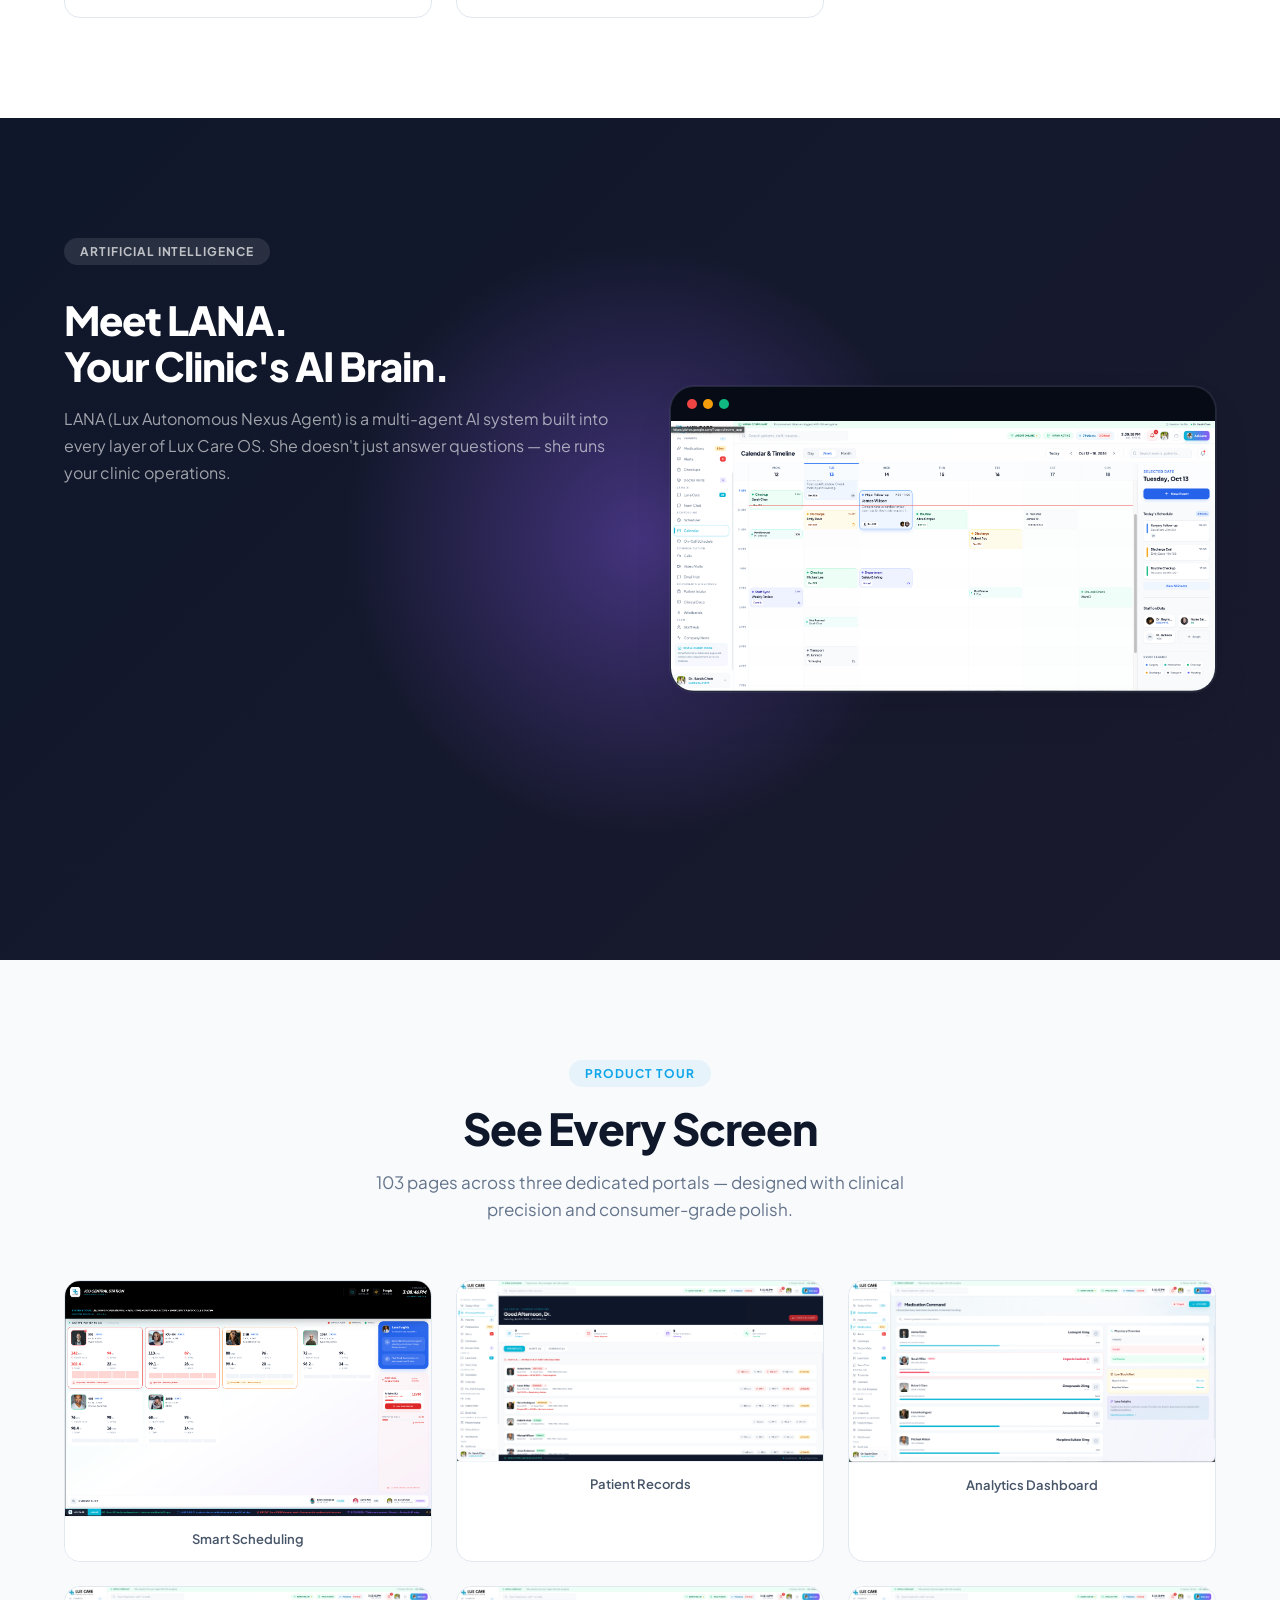
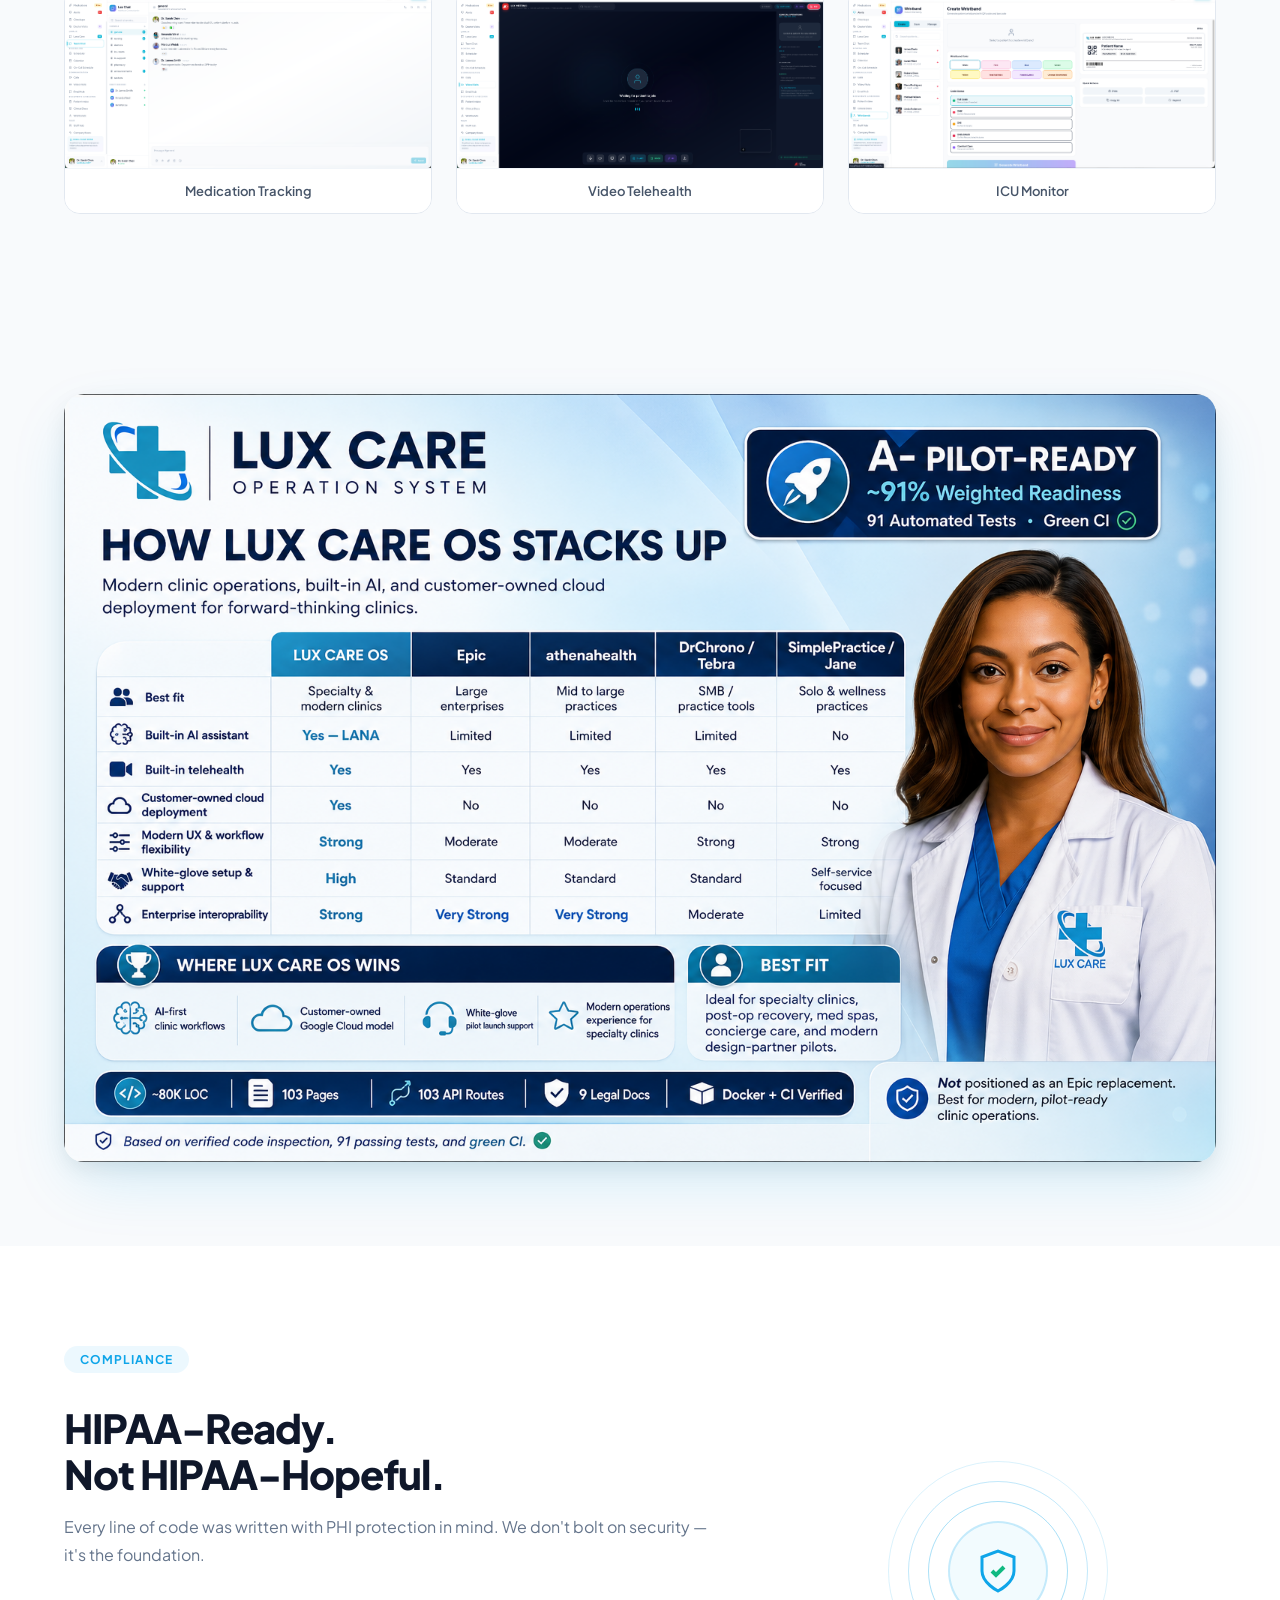
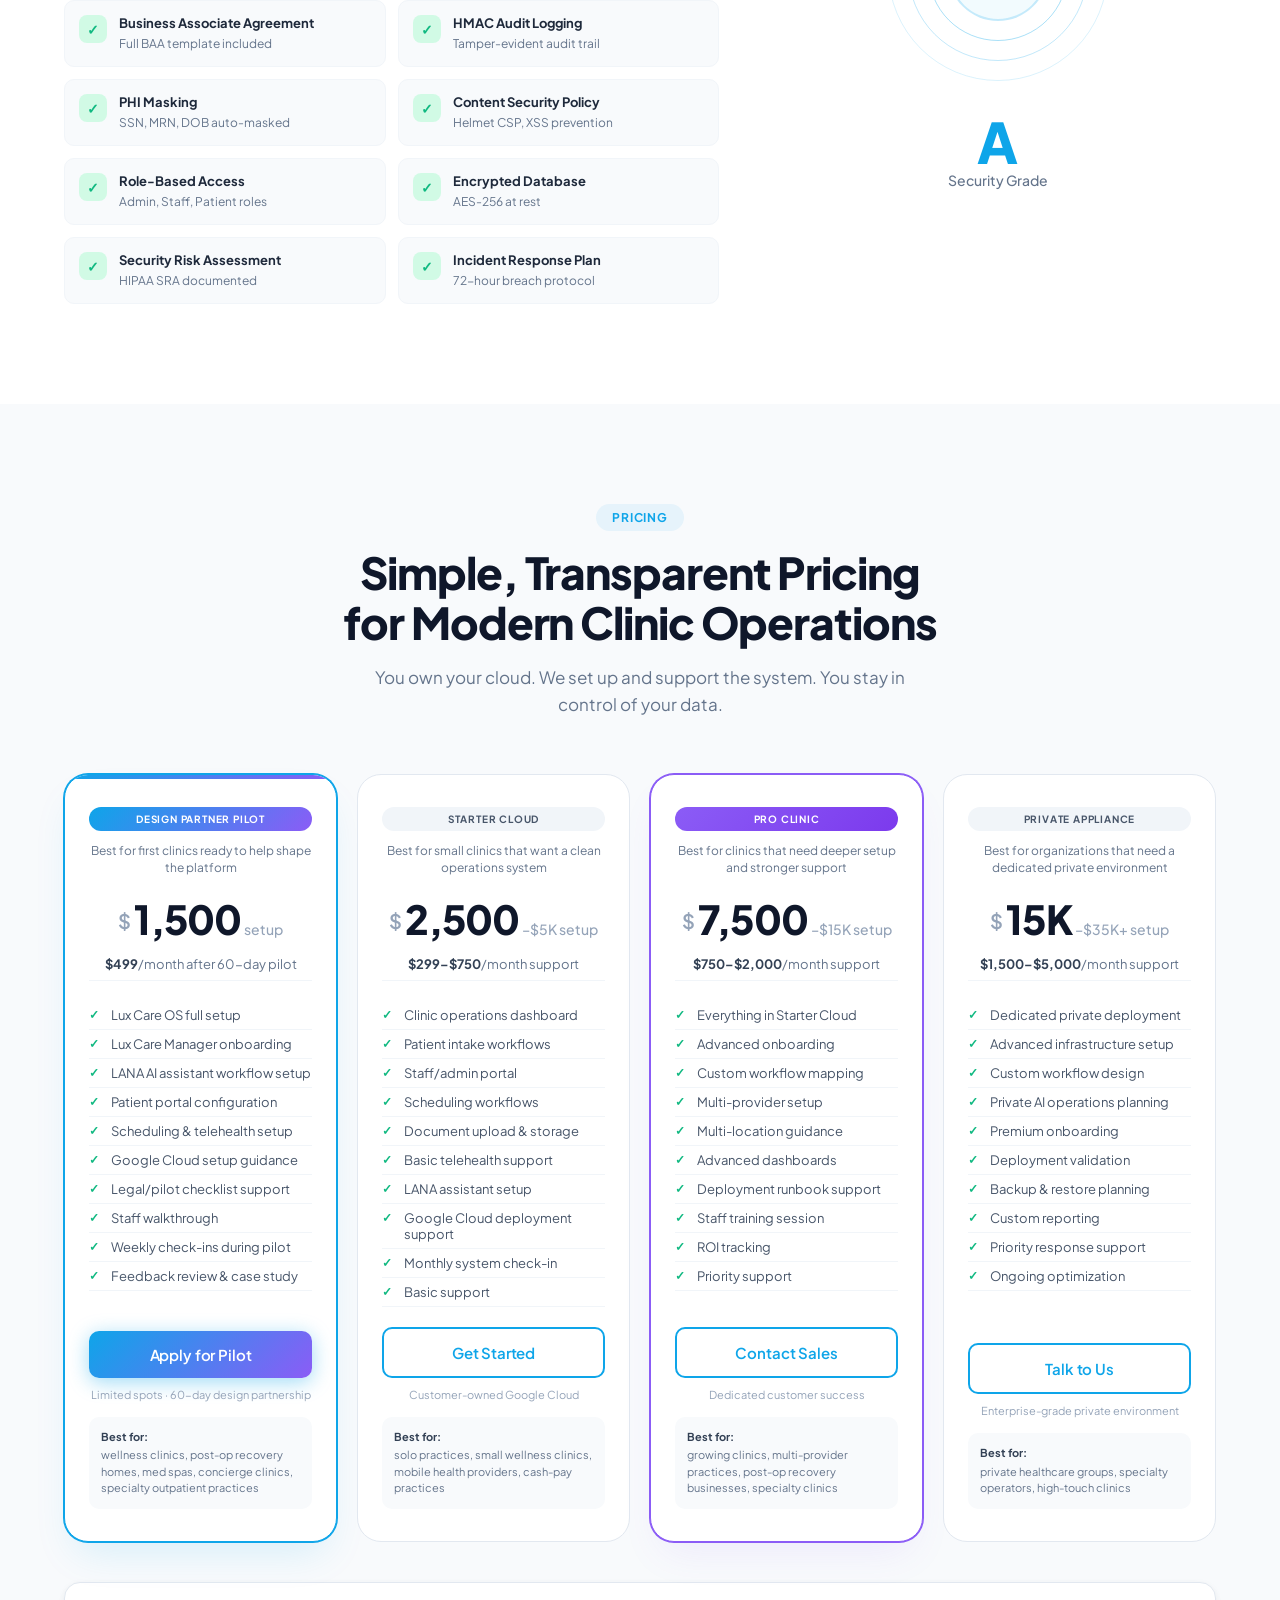
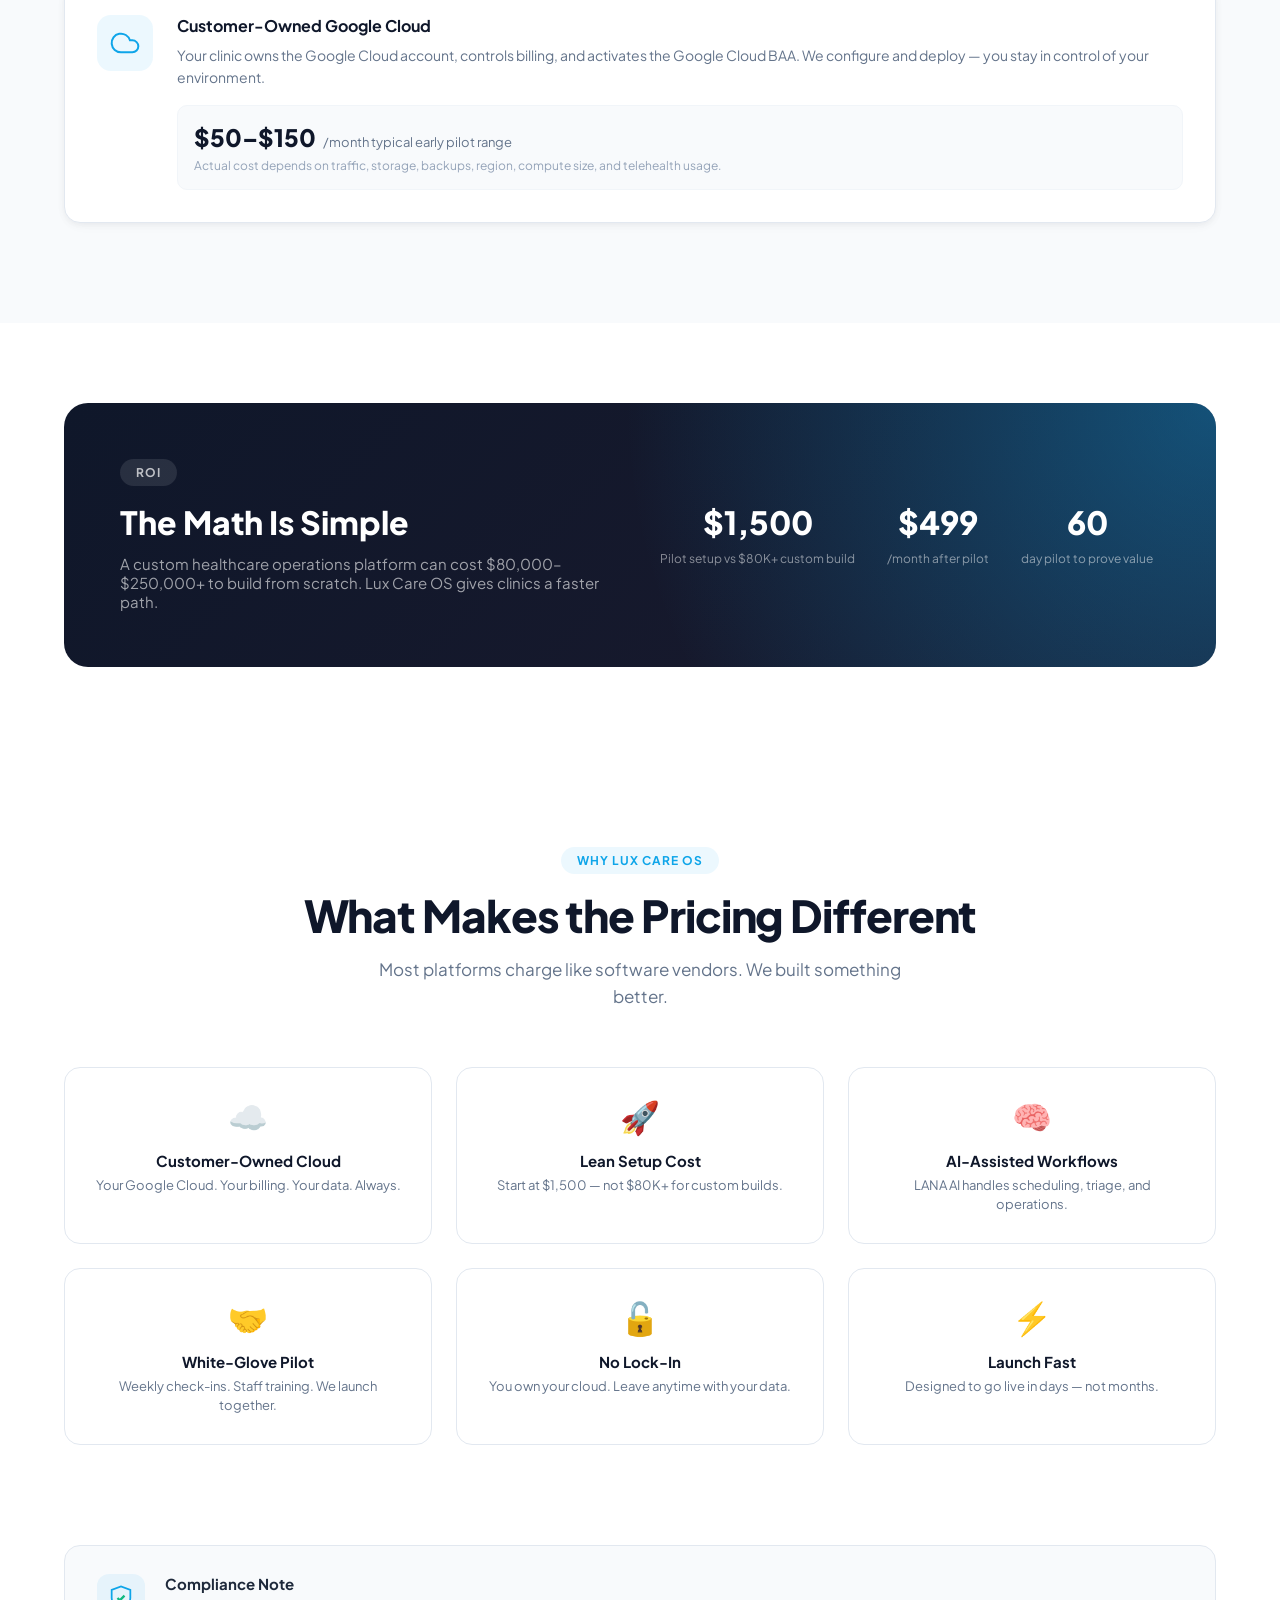
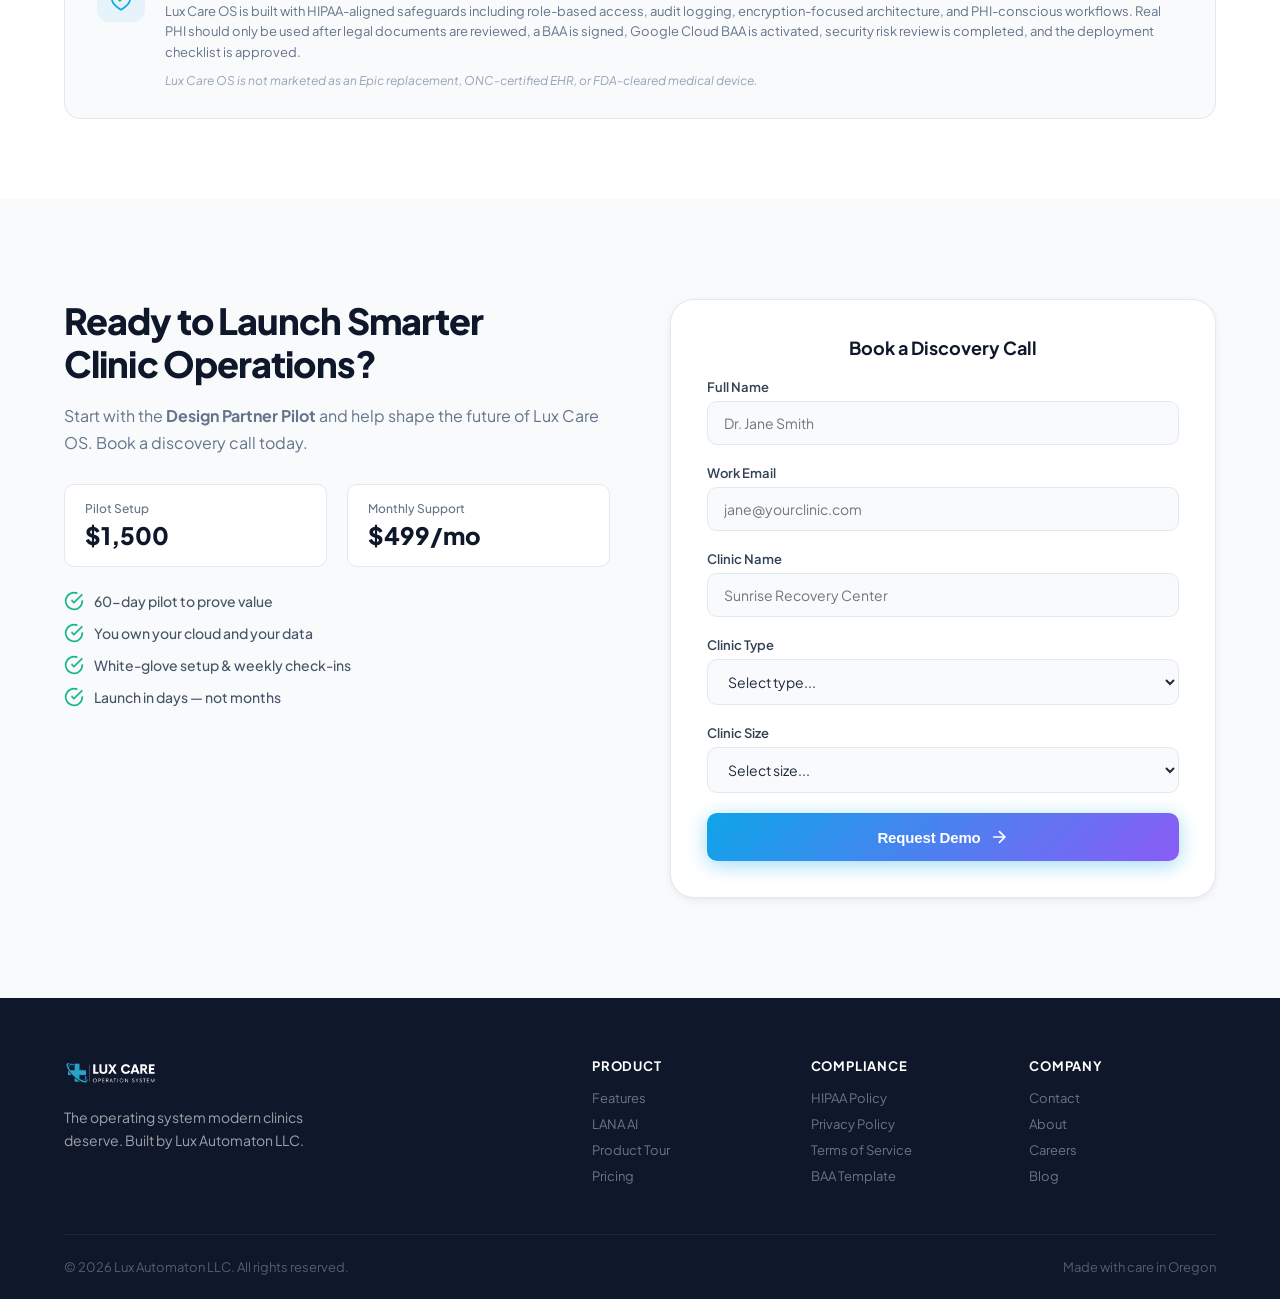
==== commit 2af5d06a: "Replace demo card with real YouTube embed (GaYTegSo2pY) - plays on all devices" ====
--- a/index.html
+++ b/index.html
@@ -115,24 +115,19 @@
   <section id="video-demo">
     <div class="container">
       <div class="video-wrapper">
-        <div class="video-frame demo-card-frame">
-          <img src="images/screenshot-1.png" alt="Lux Care OS Dashboard Preview" class="demo-preview-img">
-          <div class="demo-card-overlay">
-            <div class="demo-card-inner">
-              <div class="demo-play-ring">
-                <svg width="52" height="52" viewBox="0 0 24 24" fill="white" stroke="none"><polygon points="5 3 19 12 5 21 5 3"/></svg>
-              </div>
-              <div class="demo-card-label">Product Demo · Lux Care OS</div>
-              <a href="#contact" class="demo-card-btn">
-                Request a Live Demo
-                <svg width="16" height="16" viewBox="0 0 24 24" fill="none" stroke="currentColor" stroke-width="2"><path d="M5 12h14M12 5l7 7-7 7"/></svg>
-              </a>
-            </div>
-          </div>
-          <div class="video-label">
-            <span class="video-dot"></span>
-            Live Demo Available · Schedule Below
-          </div>
+        <div class="yt-frame-wrap">
+          <iframe
+            id="yt-player"
+            src="https://www.youtube.com/embed/GaYTegSo2pY?rel=0&modestbranding=1&playsinline=1&color=white"
+            title="Lux Care OS Product Demo"
+            frameborder="0"
+            allow="accelerometer; autoplay; clipboard-write; encrypted-media; gyroscope; picture-in-picture; web-share"
+            allowfullscreen
+          ></iframe>
+        </div>
+        <div class="video-label">
+          <span class="video-dot"></span>
+          Product Demo · Lux Care OS
         </div>
       </div>
     </div>
--- a/styles.css
+++ b/styles.css
@@ -40,7 +40,7 @@
   --gradient-dark: linear-gradient(135deg, var(--slate-900) 0%, #1a1a2e 100%);
 }
 
-html { scroll-behavior: smooth; }
+html { scroll-behavior: smooth; overflow-x: hidden; }
 
 body {
   font-family: 'Plus Jakarta Sans', -apple-system, BlinkMacSystemFont, sans-serif;
@@ -252,12 +252,19 @@
   position: relative;
   z-index: 3;
 }
-.video-wrapper { max-width: 960px; margin: 0 auto; }
+.video-wrapper {
+  max-width: 960px;
+  margin: 0 auto;
+  padding: 0 20px;
+}
 .video-frame {
-  position: relative; border-radius: var(--radius-lg); overflow: hidden;
+  position: relative;
+  border-radius: var(--radius-lg);
+  overflow: hidden;
   box-shadow: var(--shadow-float), 0 0 0 1px rgba(0,0,0,0.08);
   background: var(--slate-900);
   aspect-ratio: 16 / 9;
+  width: 100%;
 }
 .video-frame video {
   width: 100%; height: 100%; object-fit: cover; display: block;
@@ -295,6 +302,8 @@
   box-shadow: 0 0 10px var(--emerald);
   animation: pulse-glow 2s ease-in-out infinite;
 }
+
+
 
 /* ─── SECTIONS ─── */
 .section-header { text-align: center; margin-bottom: 56px; }
@@ -796,3 +805,86 @@
   background: var(--sky-dark);
   transform: translateY(-2px);
 }
+
+/* ══════════════════════════════════════
+   MOBILE RESPONSIVE FIXES (max-width: 768px)
+   ══════════════════════════════════════ */
+@media (max-width: 768px) {
+  /* Container gets breathing room */
+  .container { padding: 0 16px; }
+
+  /* ── Hero ── */
+  #hero {
+    padding: 100px 16px 60px;
+    overflow: hidden;
+  }
+
+  /* Shrink blobs so they don't cause scroll */
+  .blob-1 { width: 200px; height: 200px; top: -60px; right: -60px; }
+  .blob-2 { width: 180px; height: 180px; bottom: -60px; left: -60px; }
+  .blob-3 { width: 150px; height: 150px; }
+
+  /* Hide floating cards — positioned at -60px/-70px, break layout on mobile */
+  .floating-card { display: none; }
+
+  /* Hero visual stays inside viewport */
+  .hero-visual {
+    width: 100%;
+    max-width: 100%;
+    padding: 0;
+  }
+
+  .screen-frame { border-radius: 12px; }
+  .hero-sub { font-size: 15px; }
+  .hero-stats { gap: 12px; }
+  .stat-num { font-size: 22px; }
+  .stat-divider { height: 24px; }
+  .hero-actions { gap: 12px; }
+  .btn { padding: 12px 20px; font-size: 14px; }
+
+  /* ── Video / Demo Card ── */
+  #video-demo { margin-top: -20px; padding: 0 0 40px; }
+  .video-wrapper { padding: 0 16px; }
+  .video-frame { border-radius: 12px; }
+  .video-play-btn { width: 52px; height: 52px; }
+  .video-play-btn svg { width: 28px; height: 28px; }
+  .video-label { bottom: 10px; left: 10px; padding: 6px 12px; font-size: 10px; }
+  .video-dot { width: 6px; height: 6px; }
+
+  /* Demo card */
+  .demo-card-frame { min-height: 200px; border-radius: 12px; }
+  .demo-play-ring { width: 60px; height: 60px; }
+  .demo-play-ring svg { width: 32px; height: 32px; }
+  .demo-card-label { font-size: 11px; }
+  .demo-card-btn { font-size: 13px; padding: 11px 20px; }
+}
+
+/* ── YouTube Embed ── */
+.yt-frame-wrap {
+  position: relative;
+  width: 100%;
+  padding-bottom: 56.25%; /* 16:9 */
+  height: 0;
+  border-radius: 16px;
+  overflow: hidden;
+  box-shadow: 0 24px 60px -12px rgba(0,0,0,0.4), 0 0 0 1px rgba(255,255,255,0.06);
+  background: #000;
+}
+
+.yt-frame-wrap iframe {
+  position: absolute;
+  top: 0; left: 0;
+  width: 100%;
+  height: 100%;
+  border: none;
+  border-radius: 16px;
+}
+
+@media (max-width: 768px) {
+  .yt-frame-wrap {
+    border-radius: 10px;
+  }
+  .yt-frame-wrap iframe {
+    border-radius: 10px;
+  }
+}
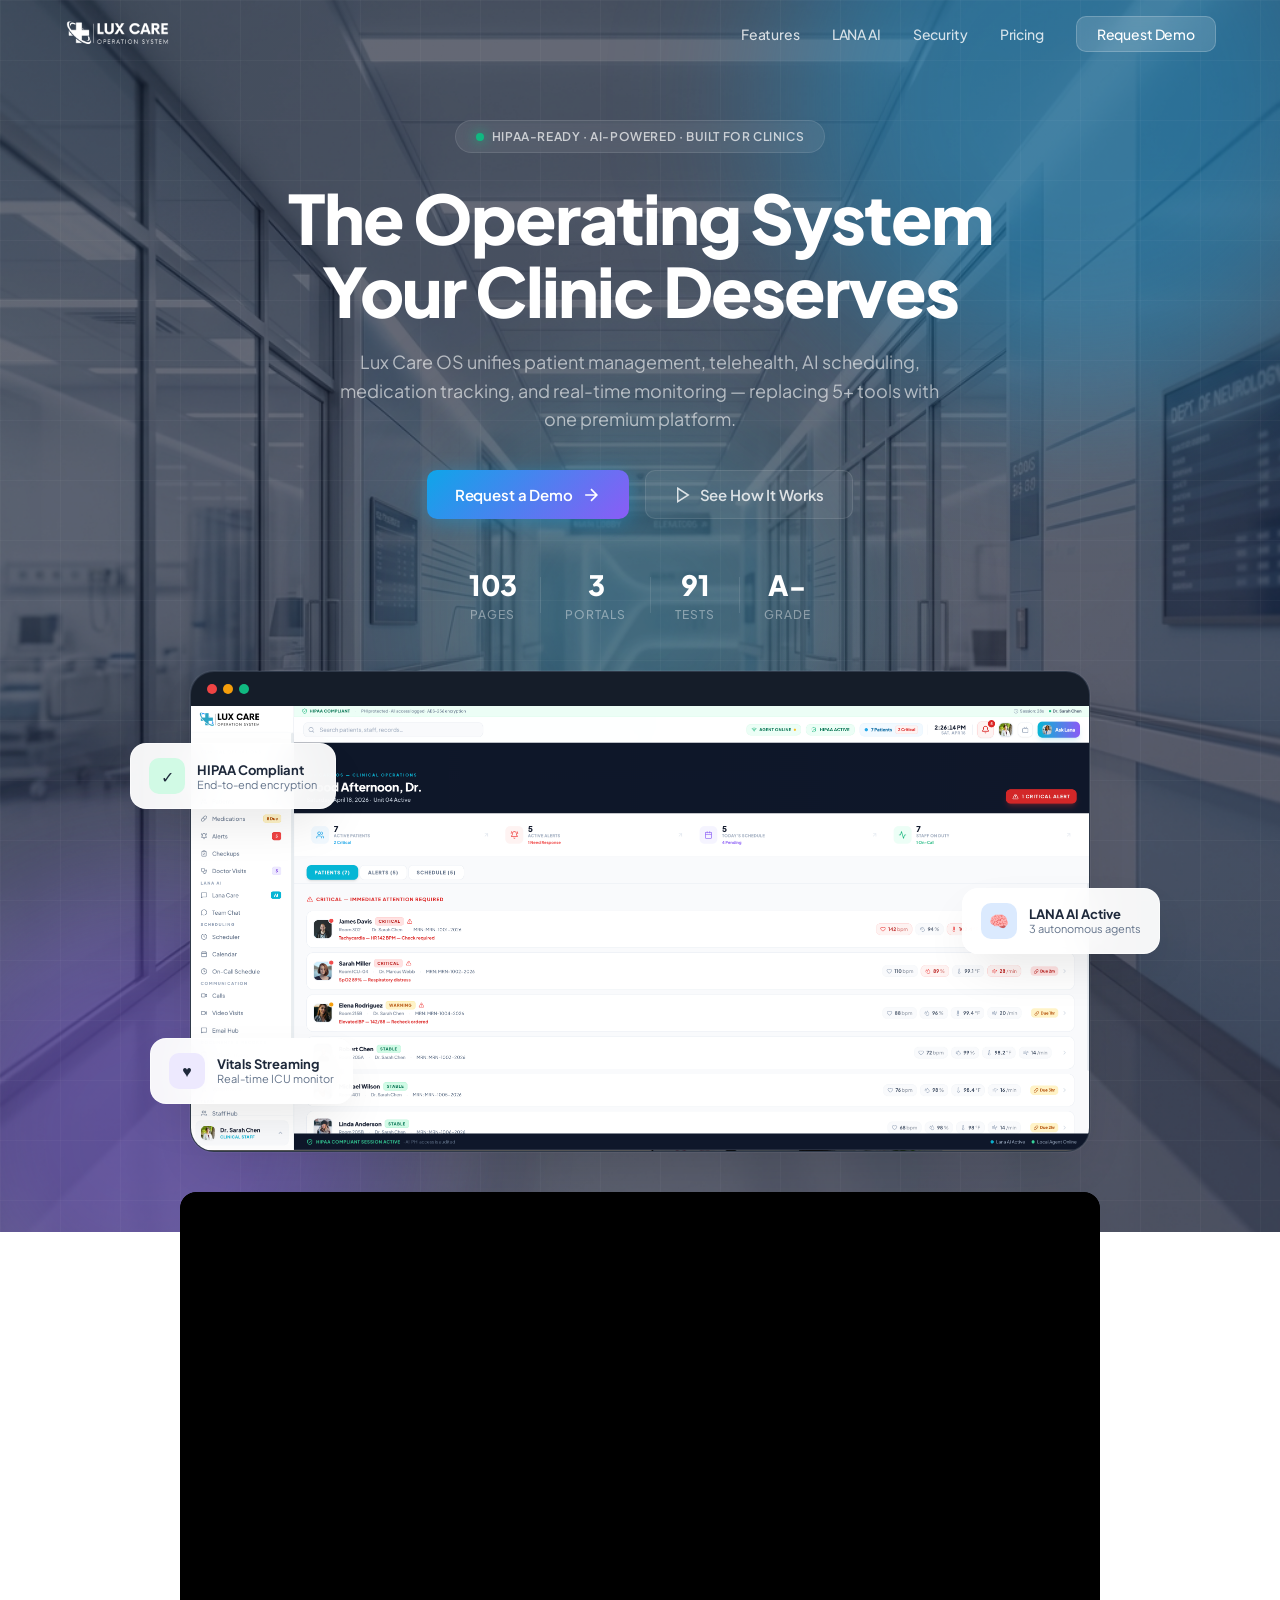
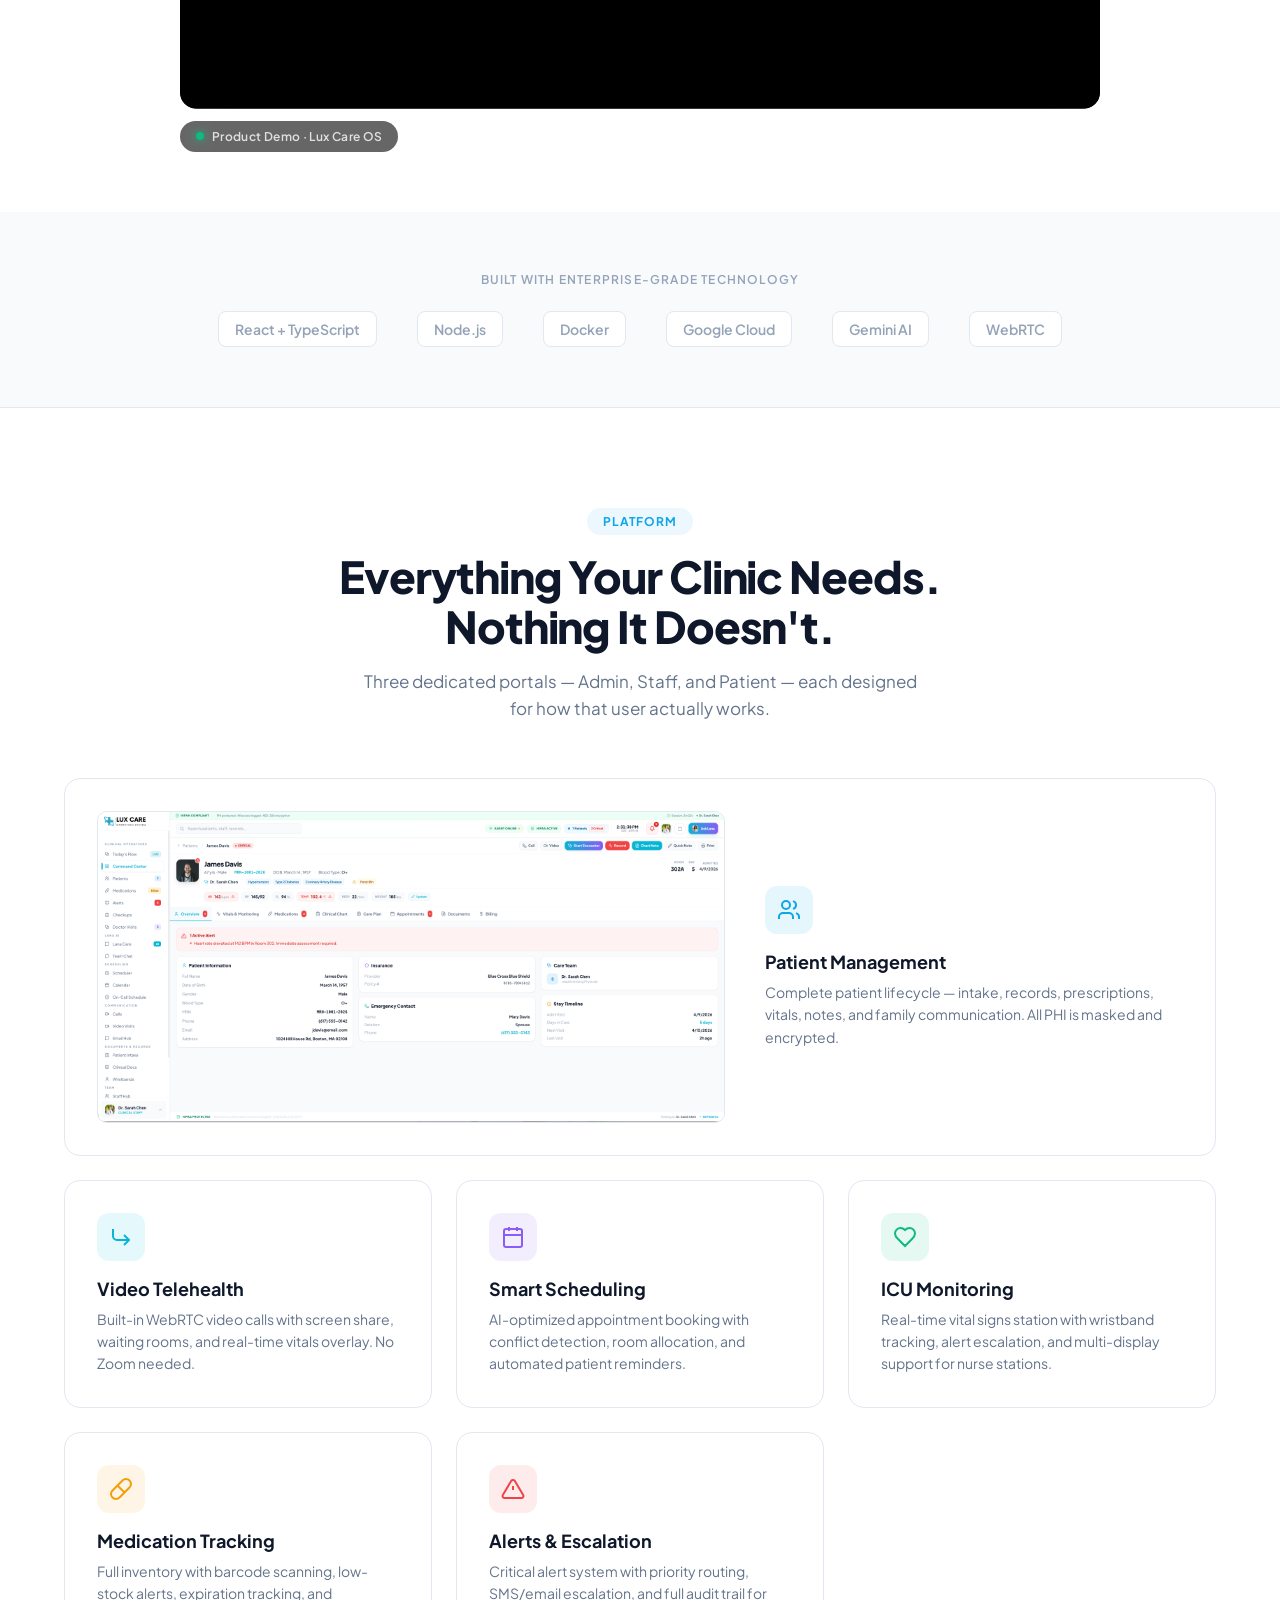
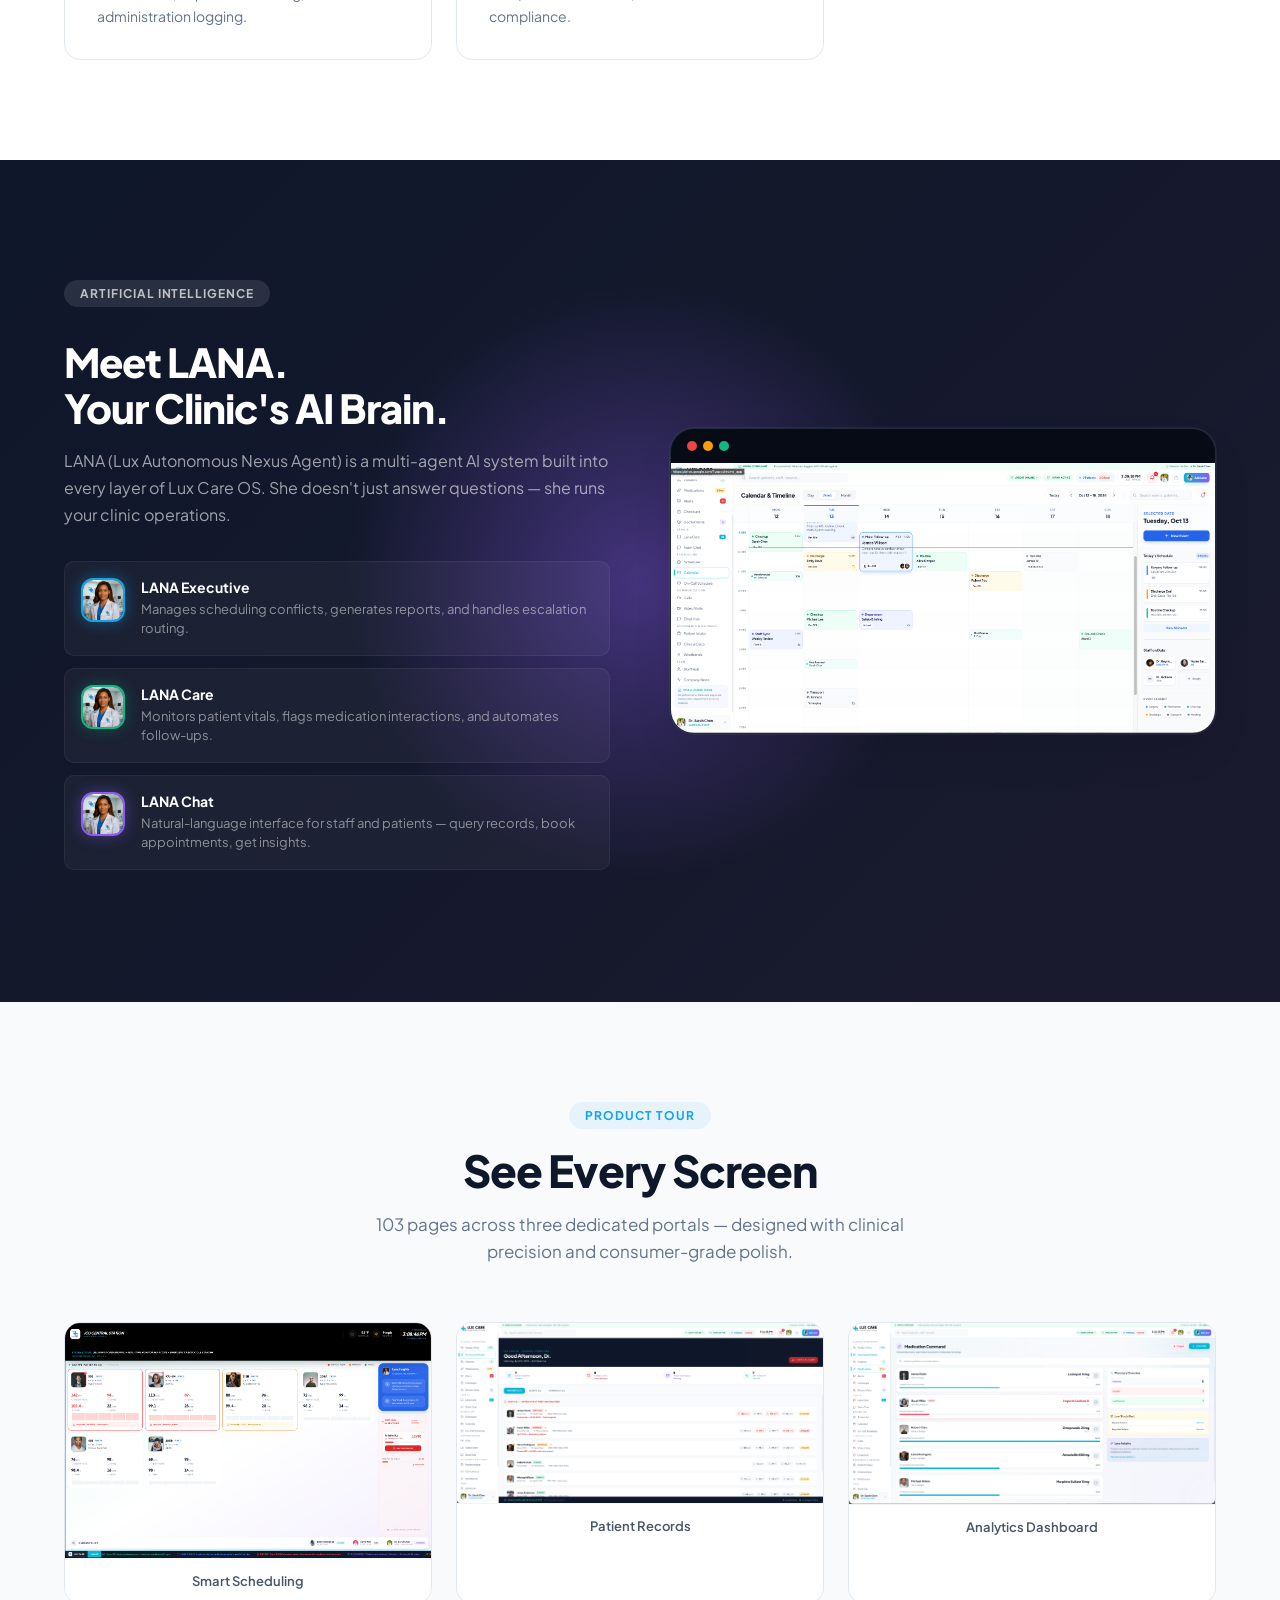
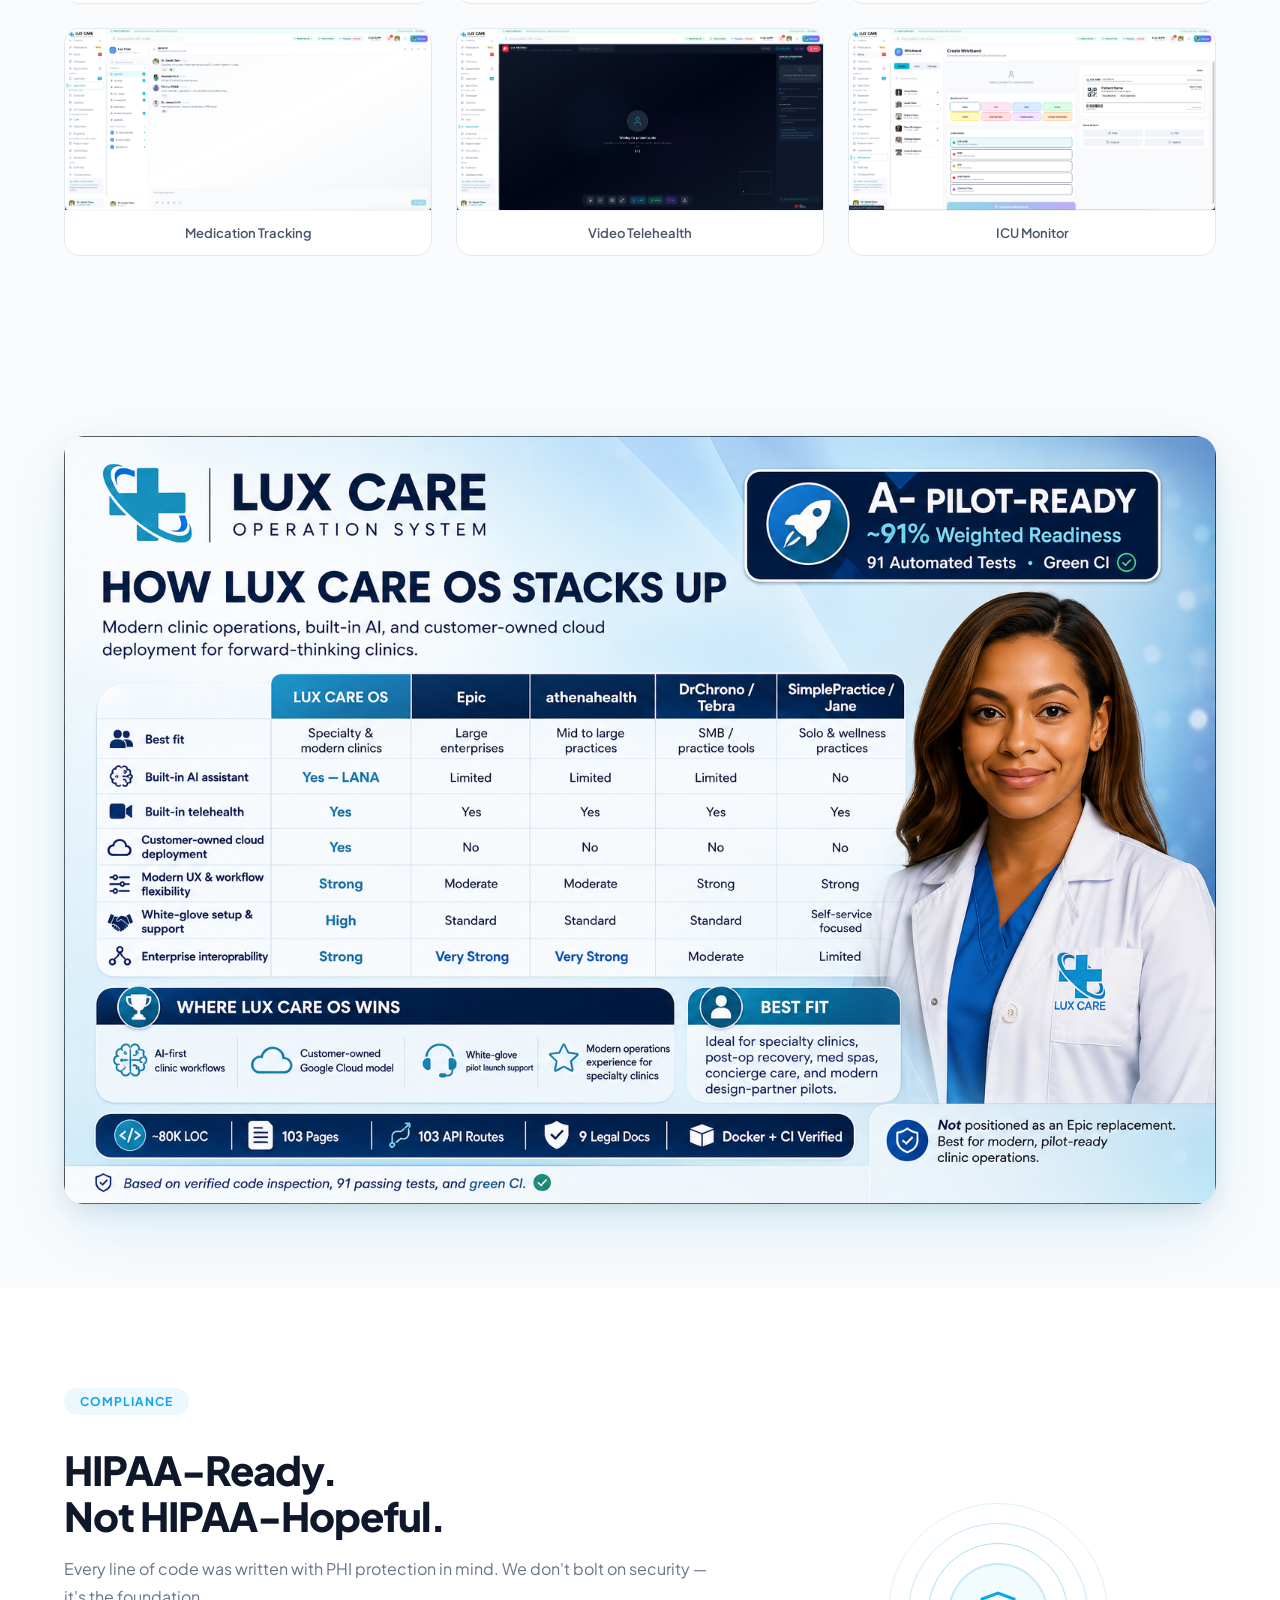
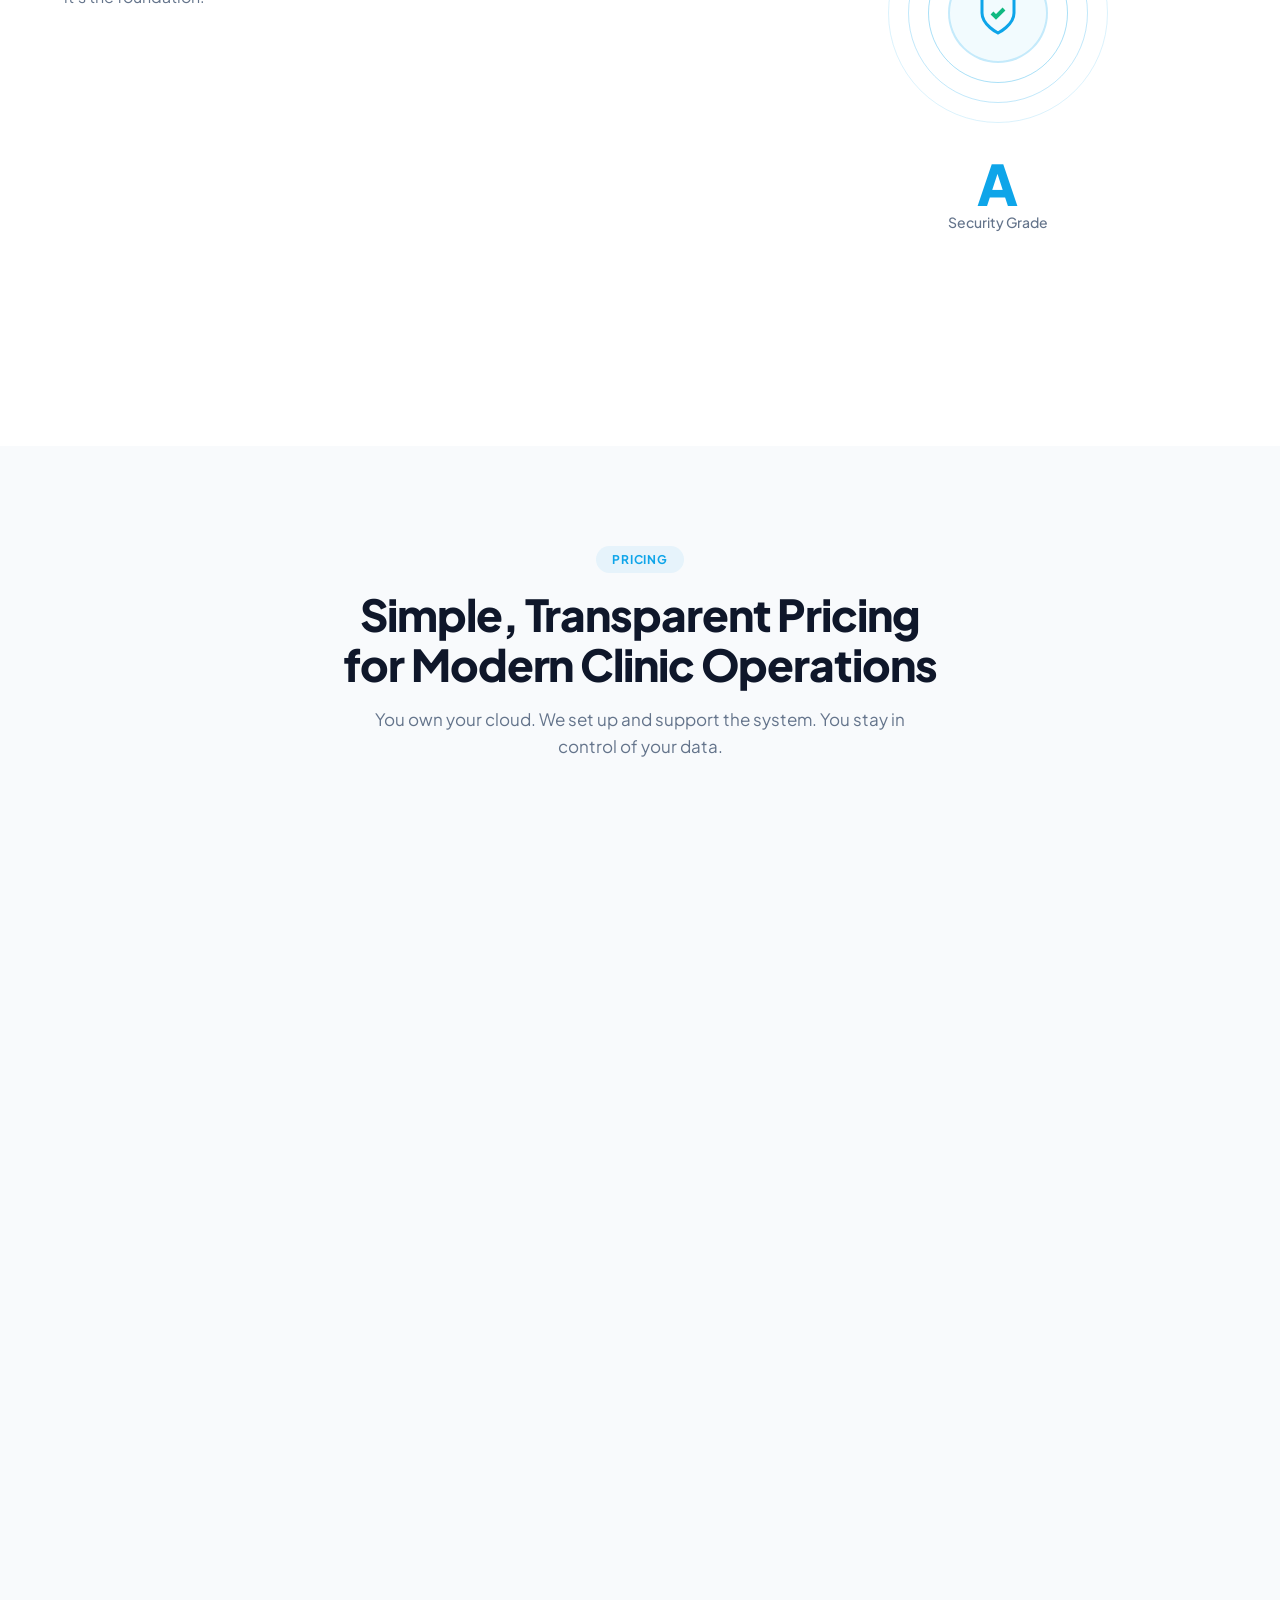
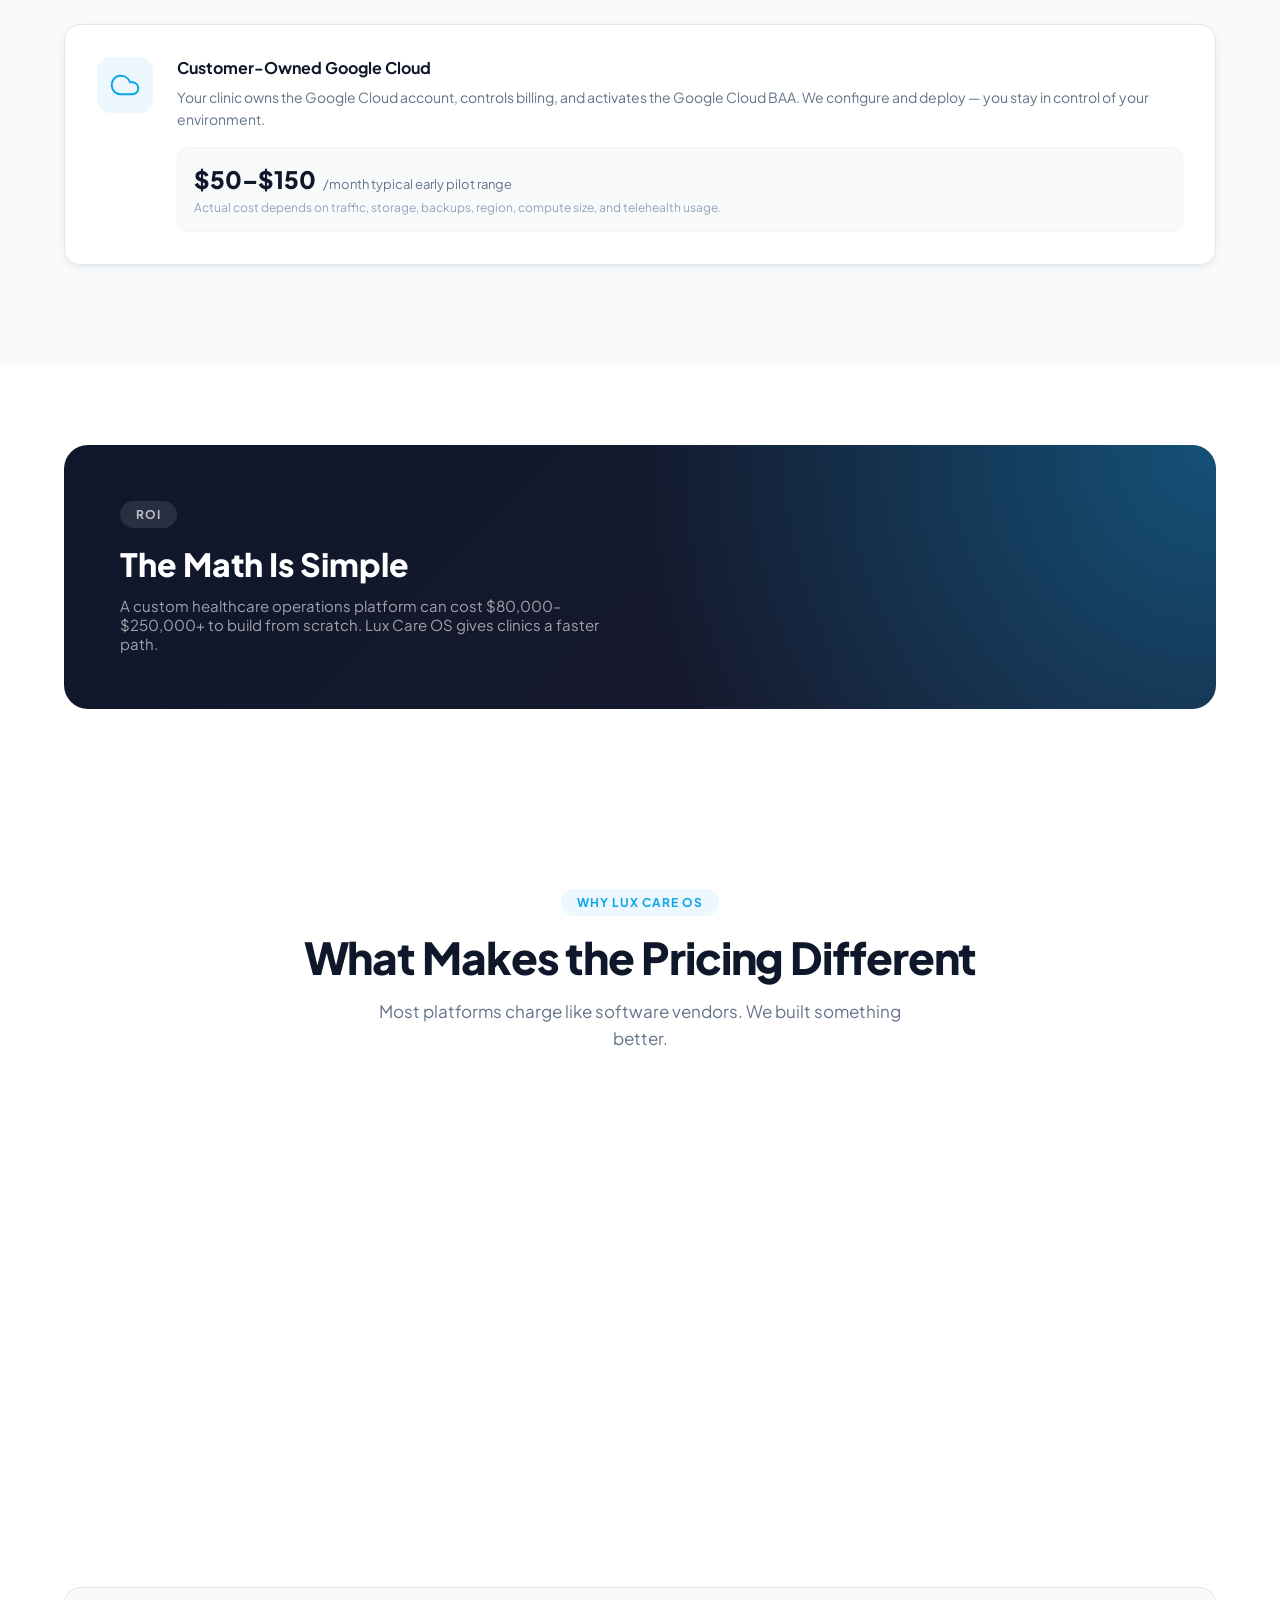
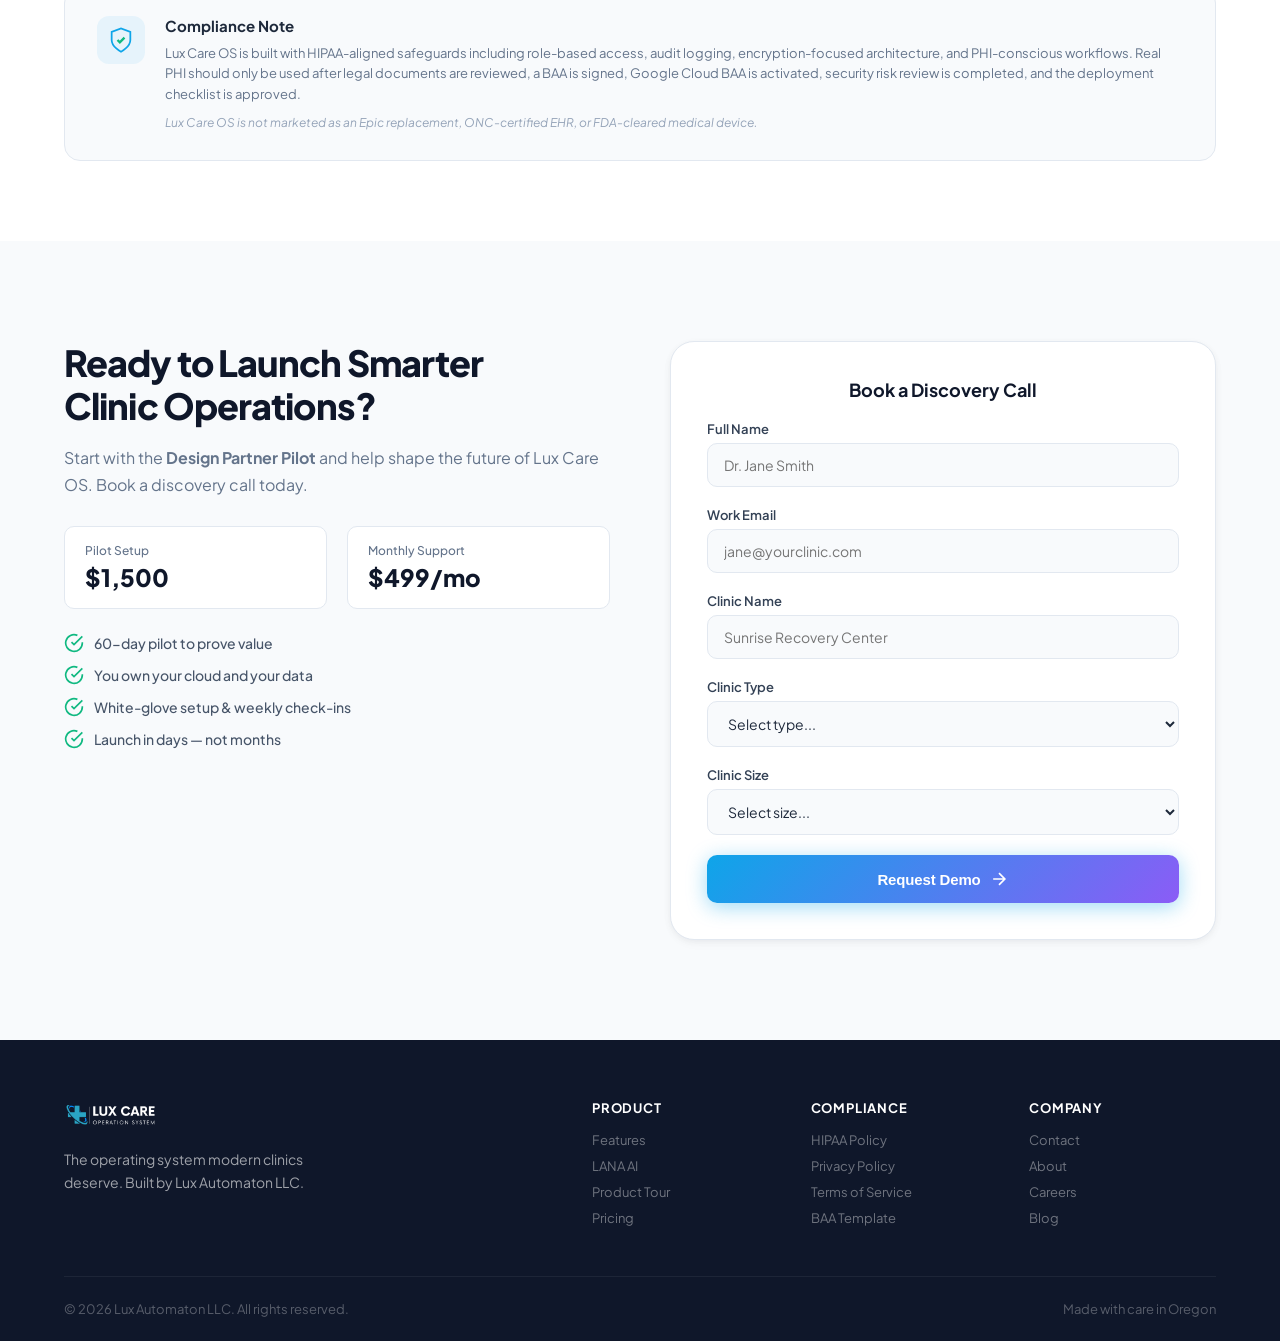
==== commit 6e6315a5: "Fix YouTube embed: full width 16:9, clip channel bar, fix floating label" ====
--- a/index.html
+++ b/index.html
@@ -115,19 +115,23 @@
   <section id="video-demo">
     <div class="container">
       <div class="video-wrapper">
-        <div class="yt-frame-wrap">
-          <iframe
-            id="yt-player"
-            src="https://www.youtube.com/embed/GaYTegSo2pY?rel=0&modestbranding=1&playsinline=1&color=white"
-            title="Lux Care OS Product Demo"
-            frameborder="0"
-            allow="accelerometer; autoplay; clipboard-write; encrypted-media; gyroscope; picture-in-picture; web-share"
-            allowfullscreen
-          ></iframe>
-        </div>
-        <div class="video-label">
-          <span class="video-dot"></span>
-          Product Demo · Lux Care OS
+        <div class="yt-outer">
+          <div class="yt-clip">
+            <div class="yt-frame-wrap">
+              <iframe
+                id="yt-player"
+                src="https://www.youtube.com/embed/GaYTegSo2pY?rel=0&modestbranding=1&playsinline=1&color=white&iv_load_policy=3"
+                title="Lux Care OS Product Demo"
+                frameborder="0"
+                allow="accelerometer; autoplay; clipboard-write; encrypted-media; gyroscope; picture-in-picture; web-share"
+                allowfullscreen
+              ></iframe>
+            </div>
+          </div>
+          <div class="video-label">
+            <span class="video-dot"></span>
+            Product Demo · Lux Care OS
+          </div>
         </div>
       </div>
     </div>
--- a/styles.css
+++ b/styles.css
@@ -860,15 +860,31 @@
 }
 
 /* ── YouTube Embed ── */
+/* Outer wrapper: positions the label badge */
+.yt-outer {
+  position: relative;
+  width: 100%;
+}
+
+/* Clip top ~56px to hide YouTube channel/title bar */
+.yt-clip {
+  overflow: hidden;
+  border-radius: 16px;
+  box-shadow: 0 24px 60px -12px rgba(0,0,0,0.5), 0 0 0 1px rgba(255,255,255,0.06);
+  background: #000;
+  /* Mask the top title bar YouTube shows before play */
+  clip-path: inset(0 0 0 0 round 16px);
+}
+
+/* 16:9 ratio container */
 .yt-frame-wrap {
   position: relative;
   width: 100%;
-  padding-bottom: 56.25%; /* 16:9 */
+  padding-bottom: 56.25%;
   height: 0;
-  border-radius: 16px;
-  overflow: hidden;
-  box-shadow: 0 24px 60px -12px rgba(0,0,0,0.4), 0 0 0 1px rgba(255,255,255,0.06);
   background: #000;
+  /* Pull iframe up to hide title bar, compensate with negative top */
+  margin-top: -1px;
 }
 
 .yt-frame-wrap iframe {
@@ -877,14 +893,26 @@
   width: 100%;
   height: 100%;
   border: none;
-  border-radius: 16px;
+  display: block;
+}
+
+/* Label badge sits below the embed, not absolute */
+.yt-outer .video-label {
+  position: relative;
+  display: inline-flex;
+  margin-top: 12px;
+  bottom: auto;
+  left: auto;
 }
 
 @media (max-width: 768px) {
-  .yt-frame-wrap {
+  .yt-clip {
     border-radius: 10px;
+    clip-path: inset(0 0 0 0 round 10px);
   }
-  .yt-frame-wrap iframe {
-    border-radius: 10px;
+  .yt-outer .video-label {
+    font-size: 10px;
+    padding: 6px 12px;
+    margin-top: 8px;
   }
 }
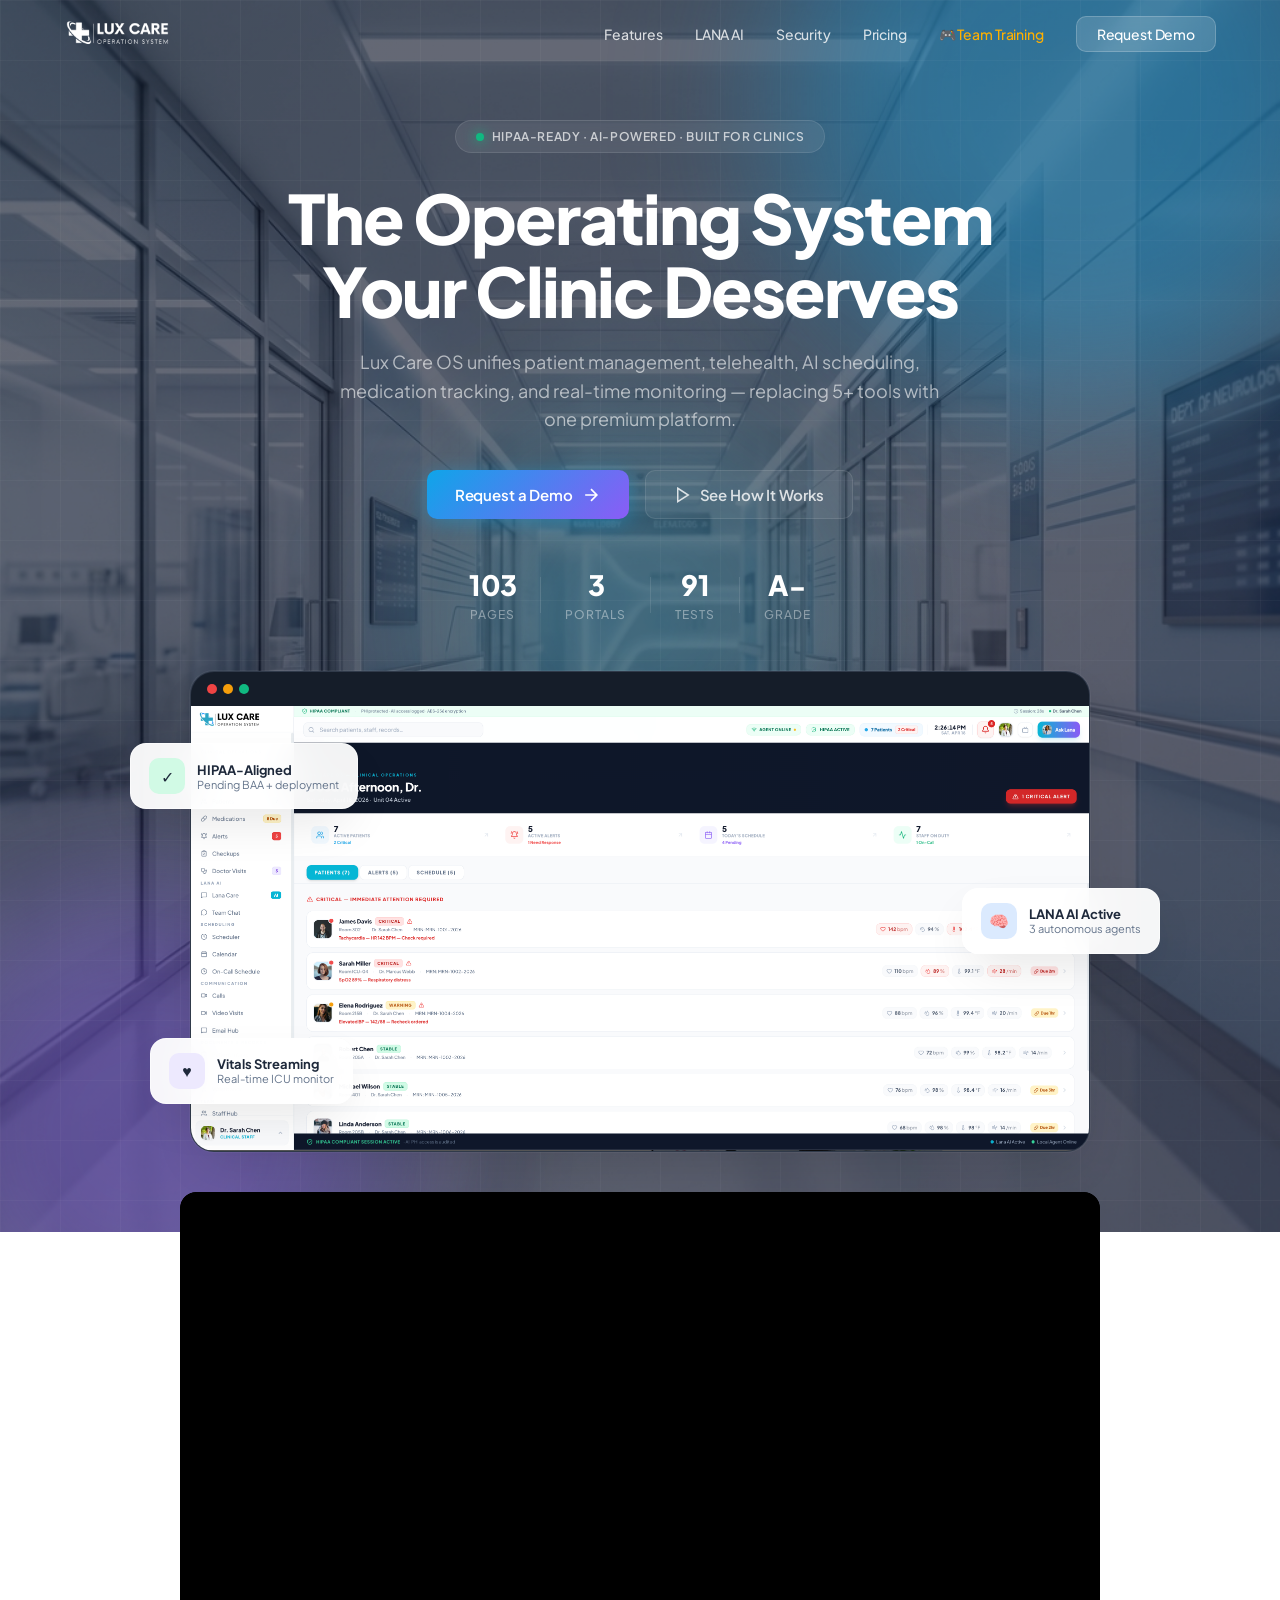
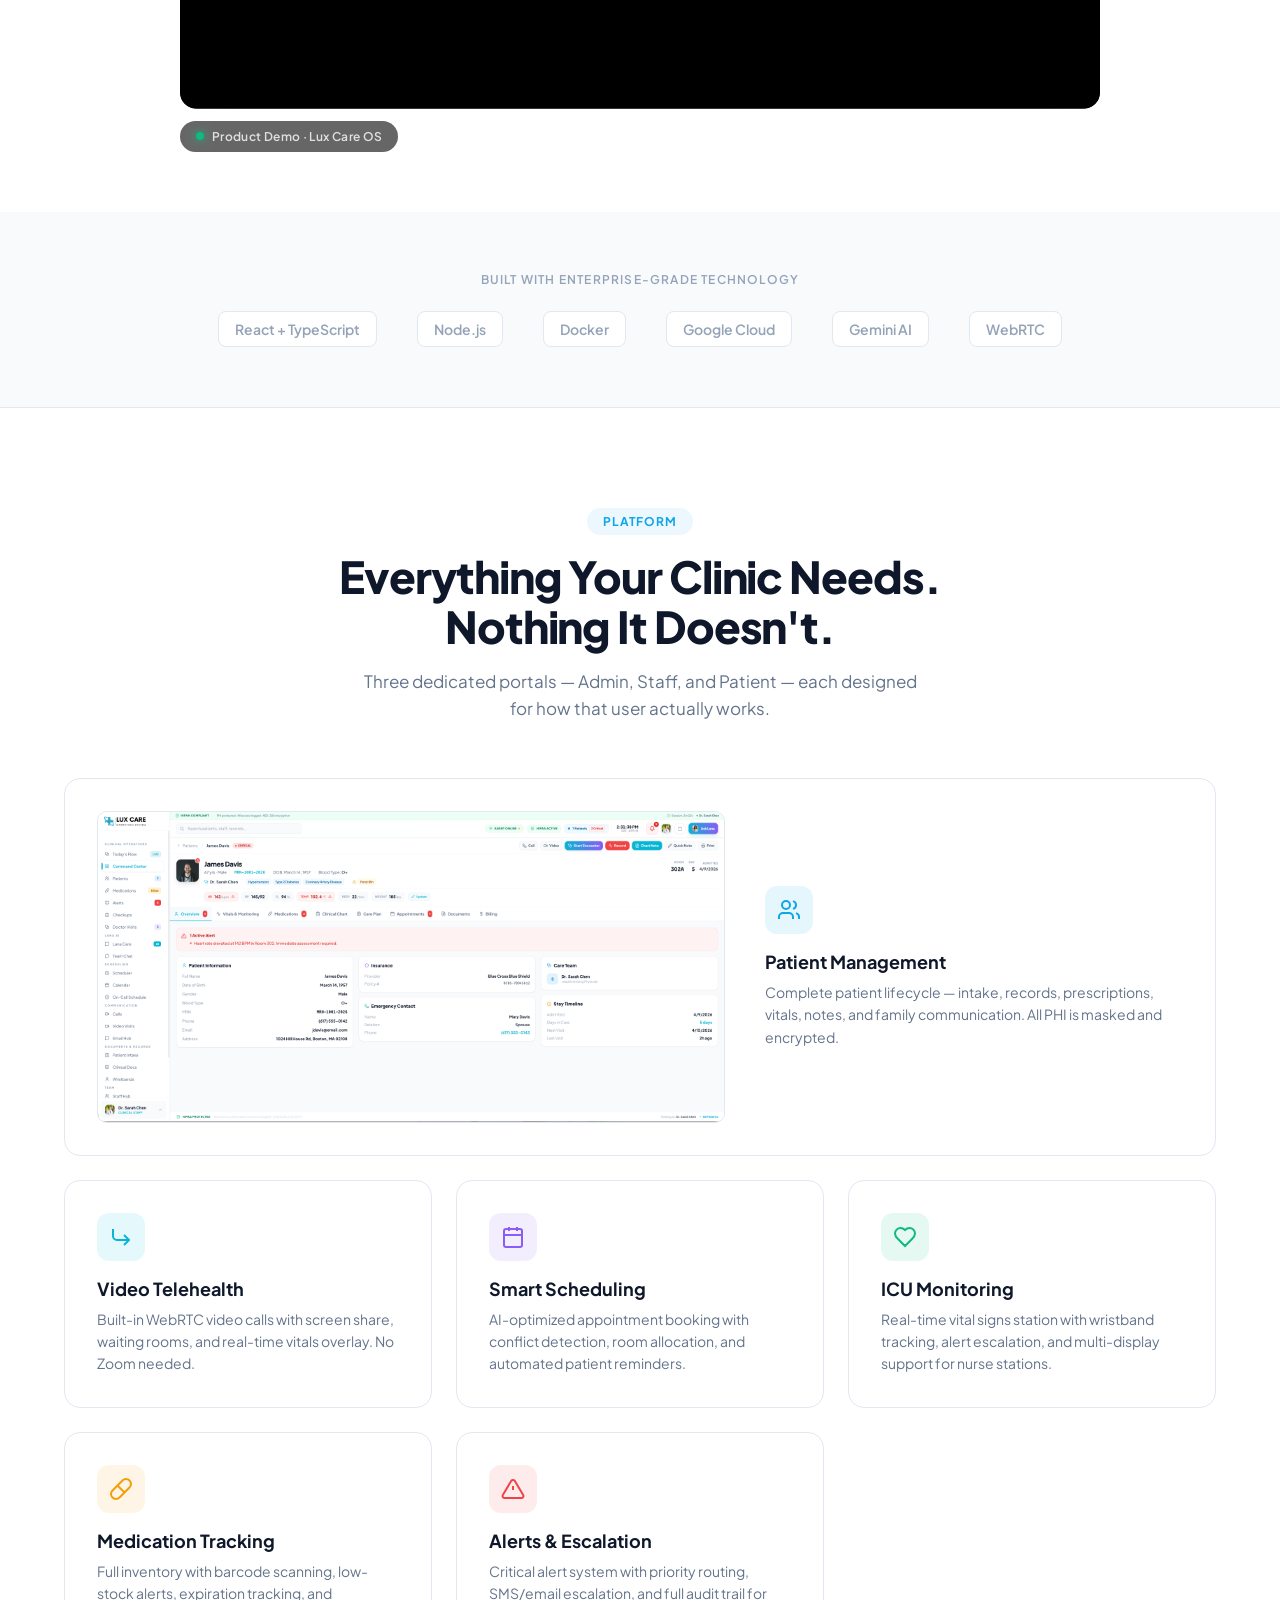
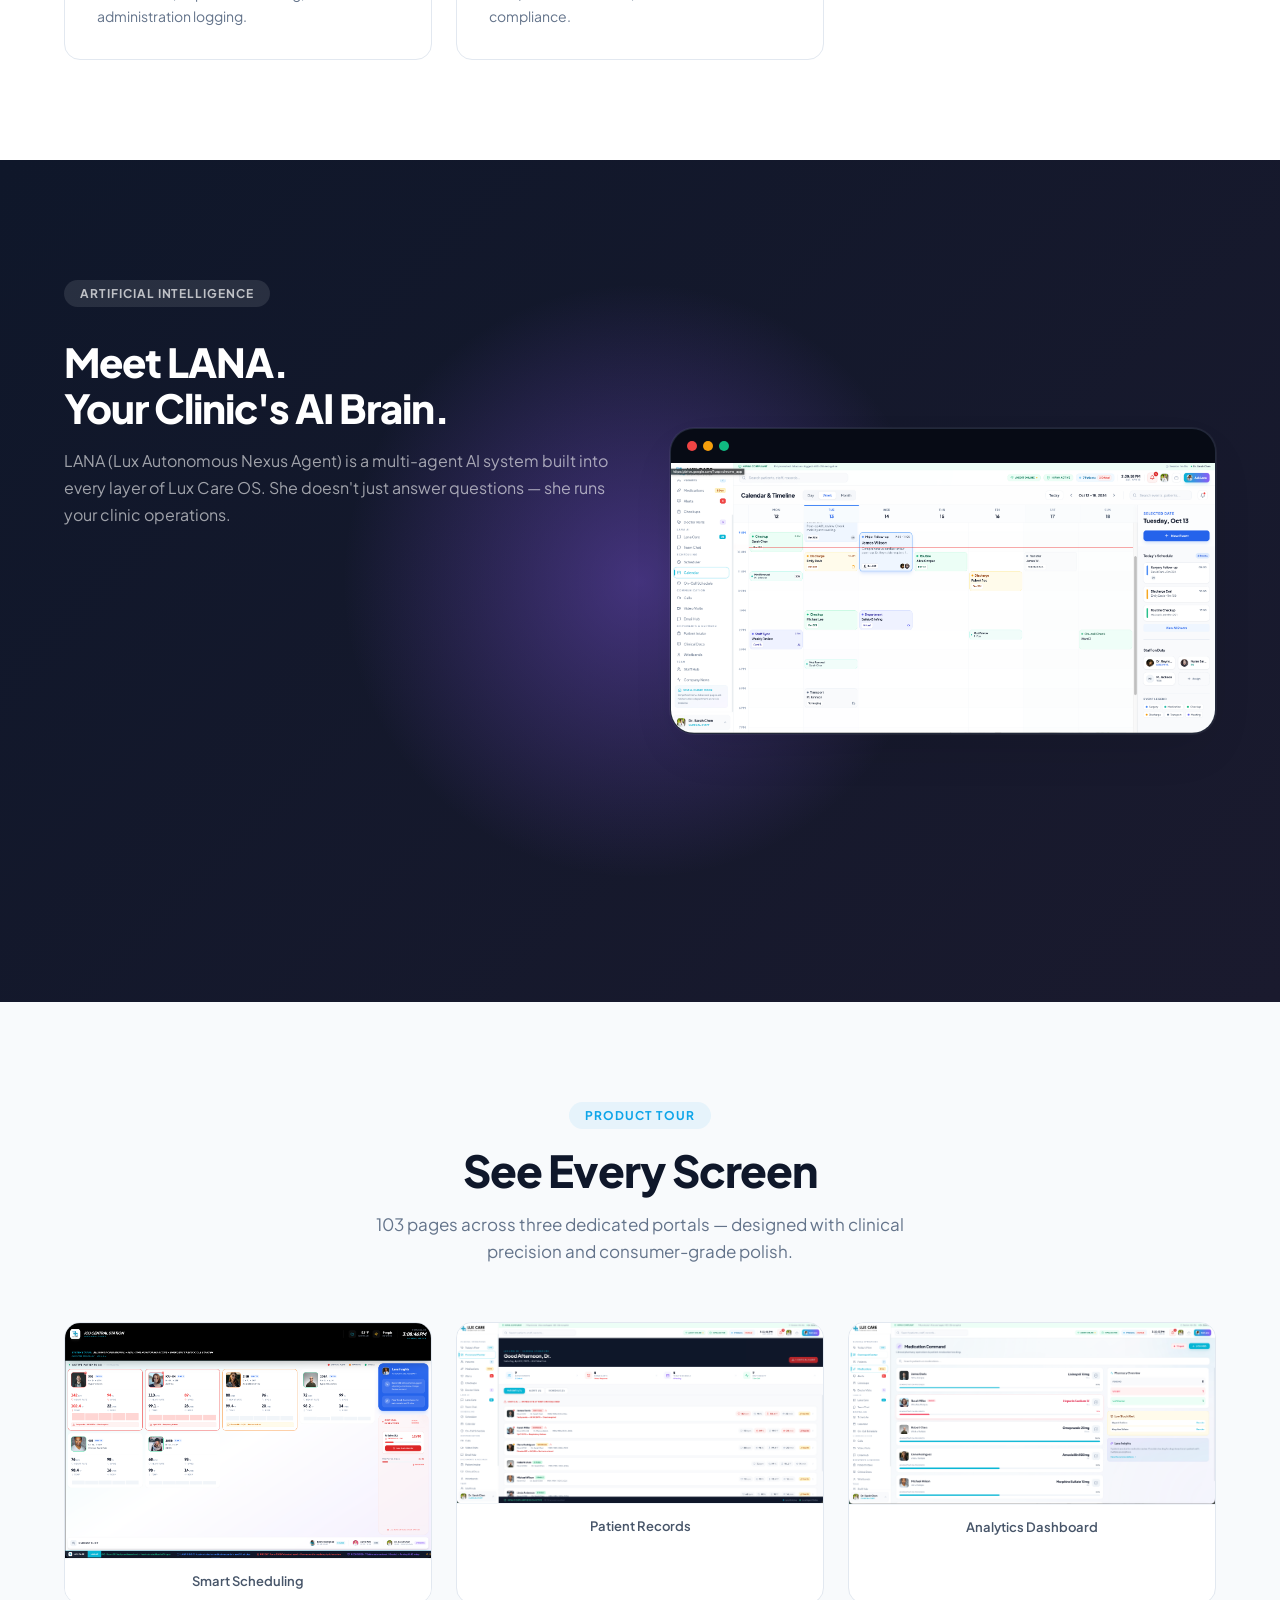
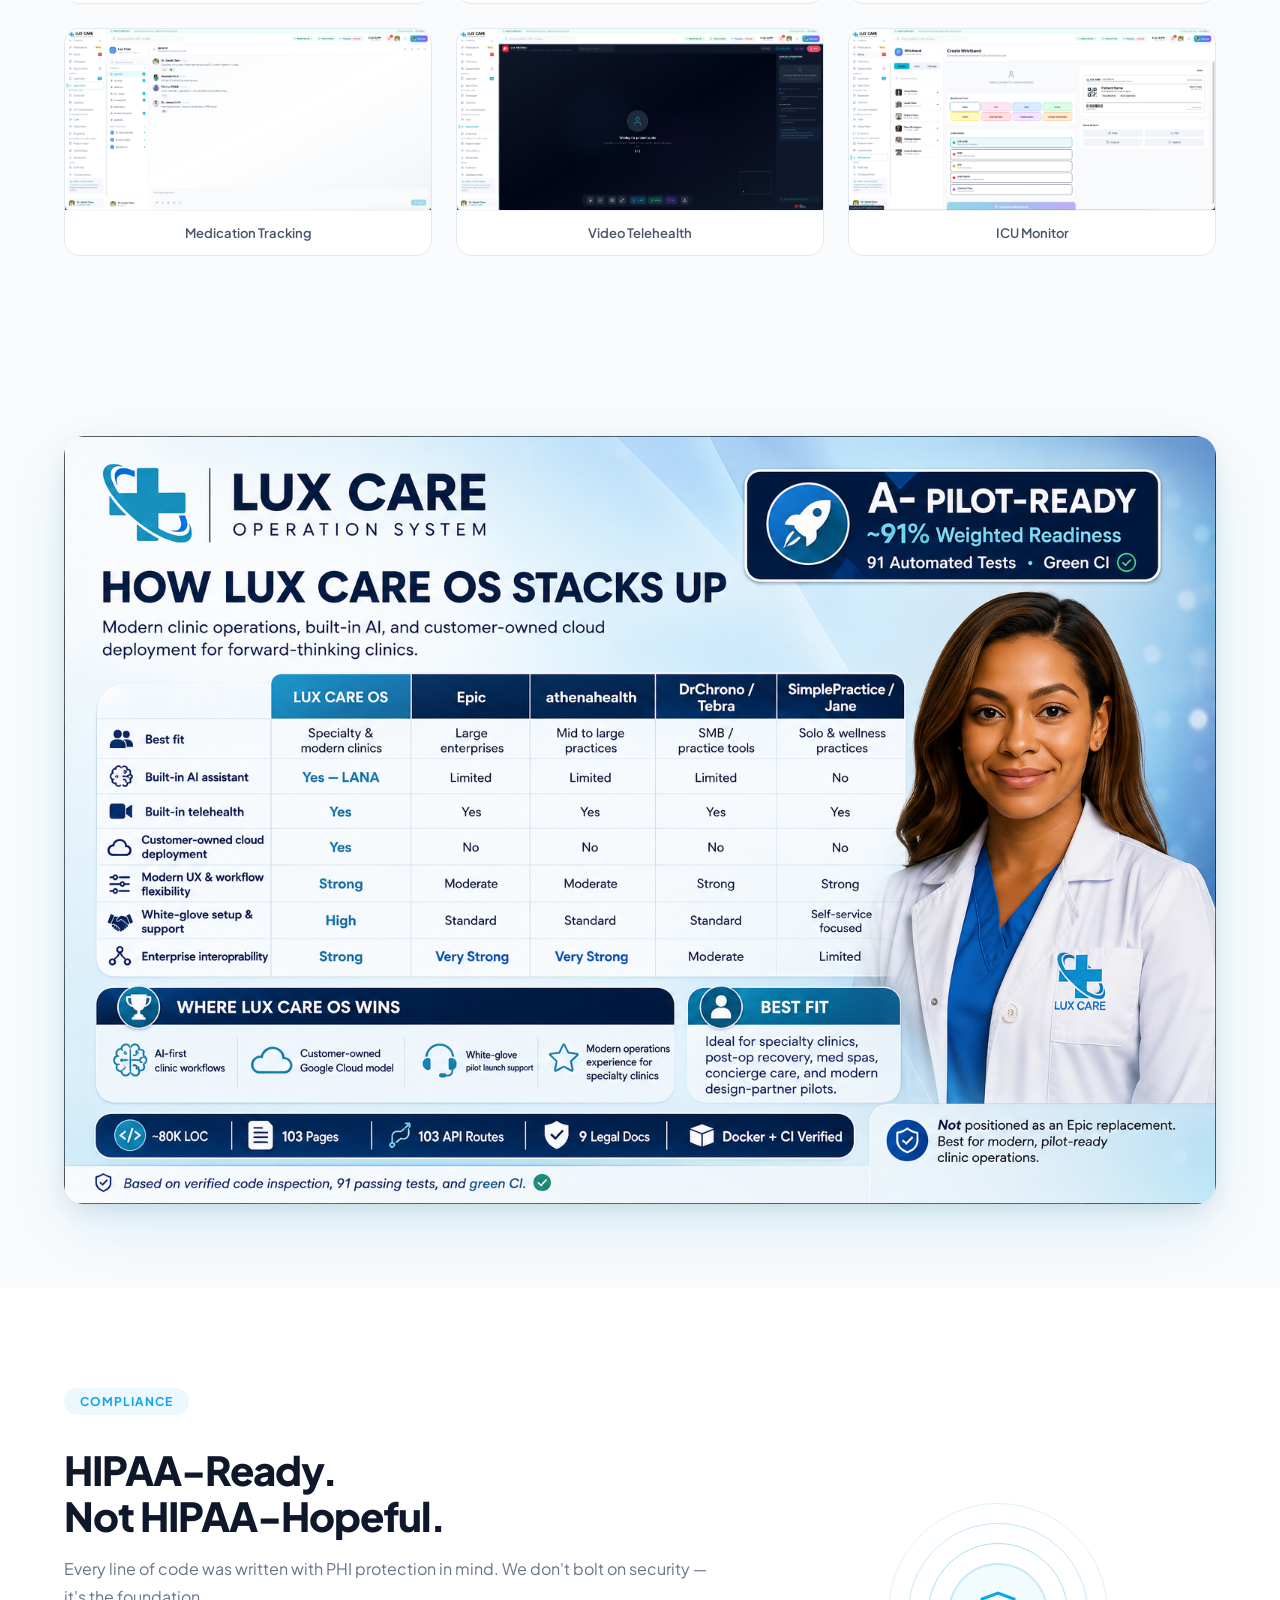
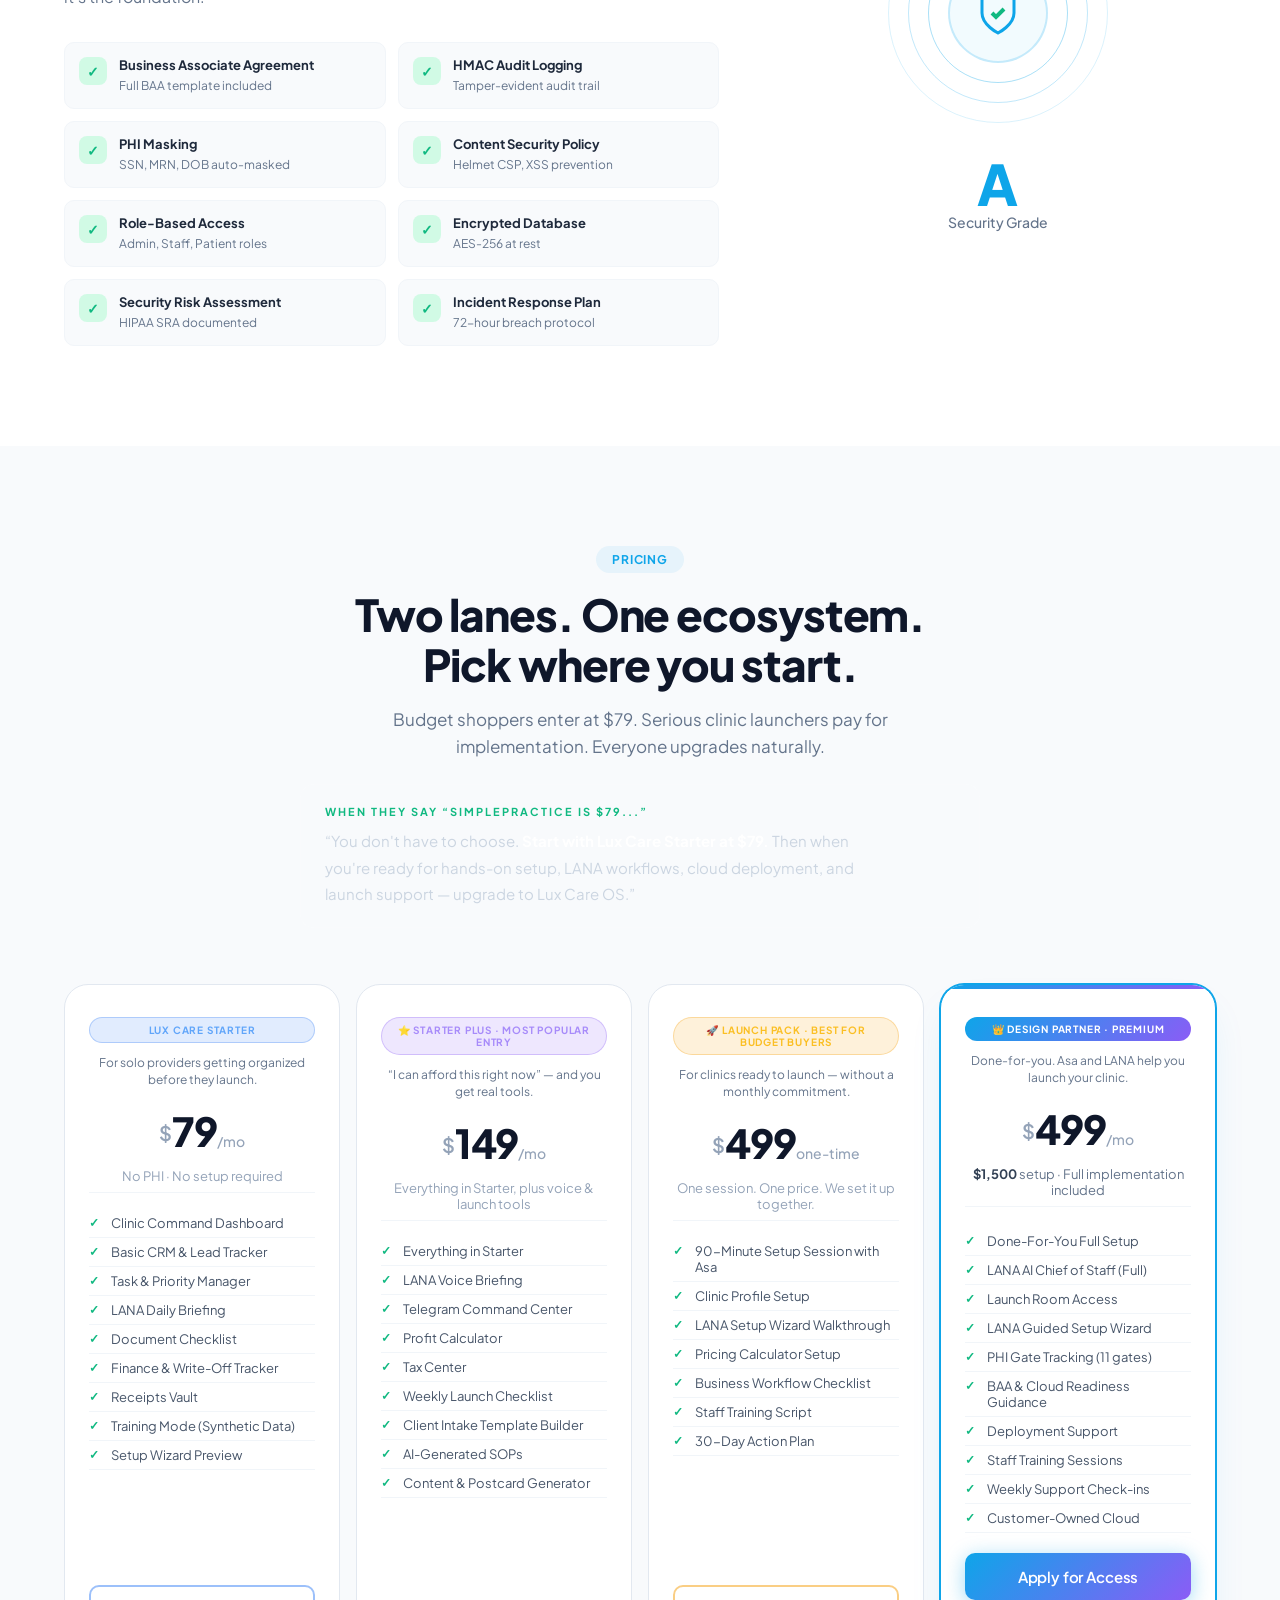
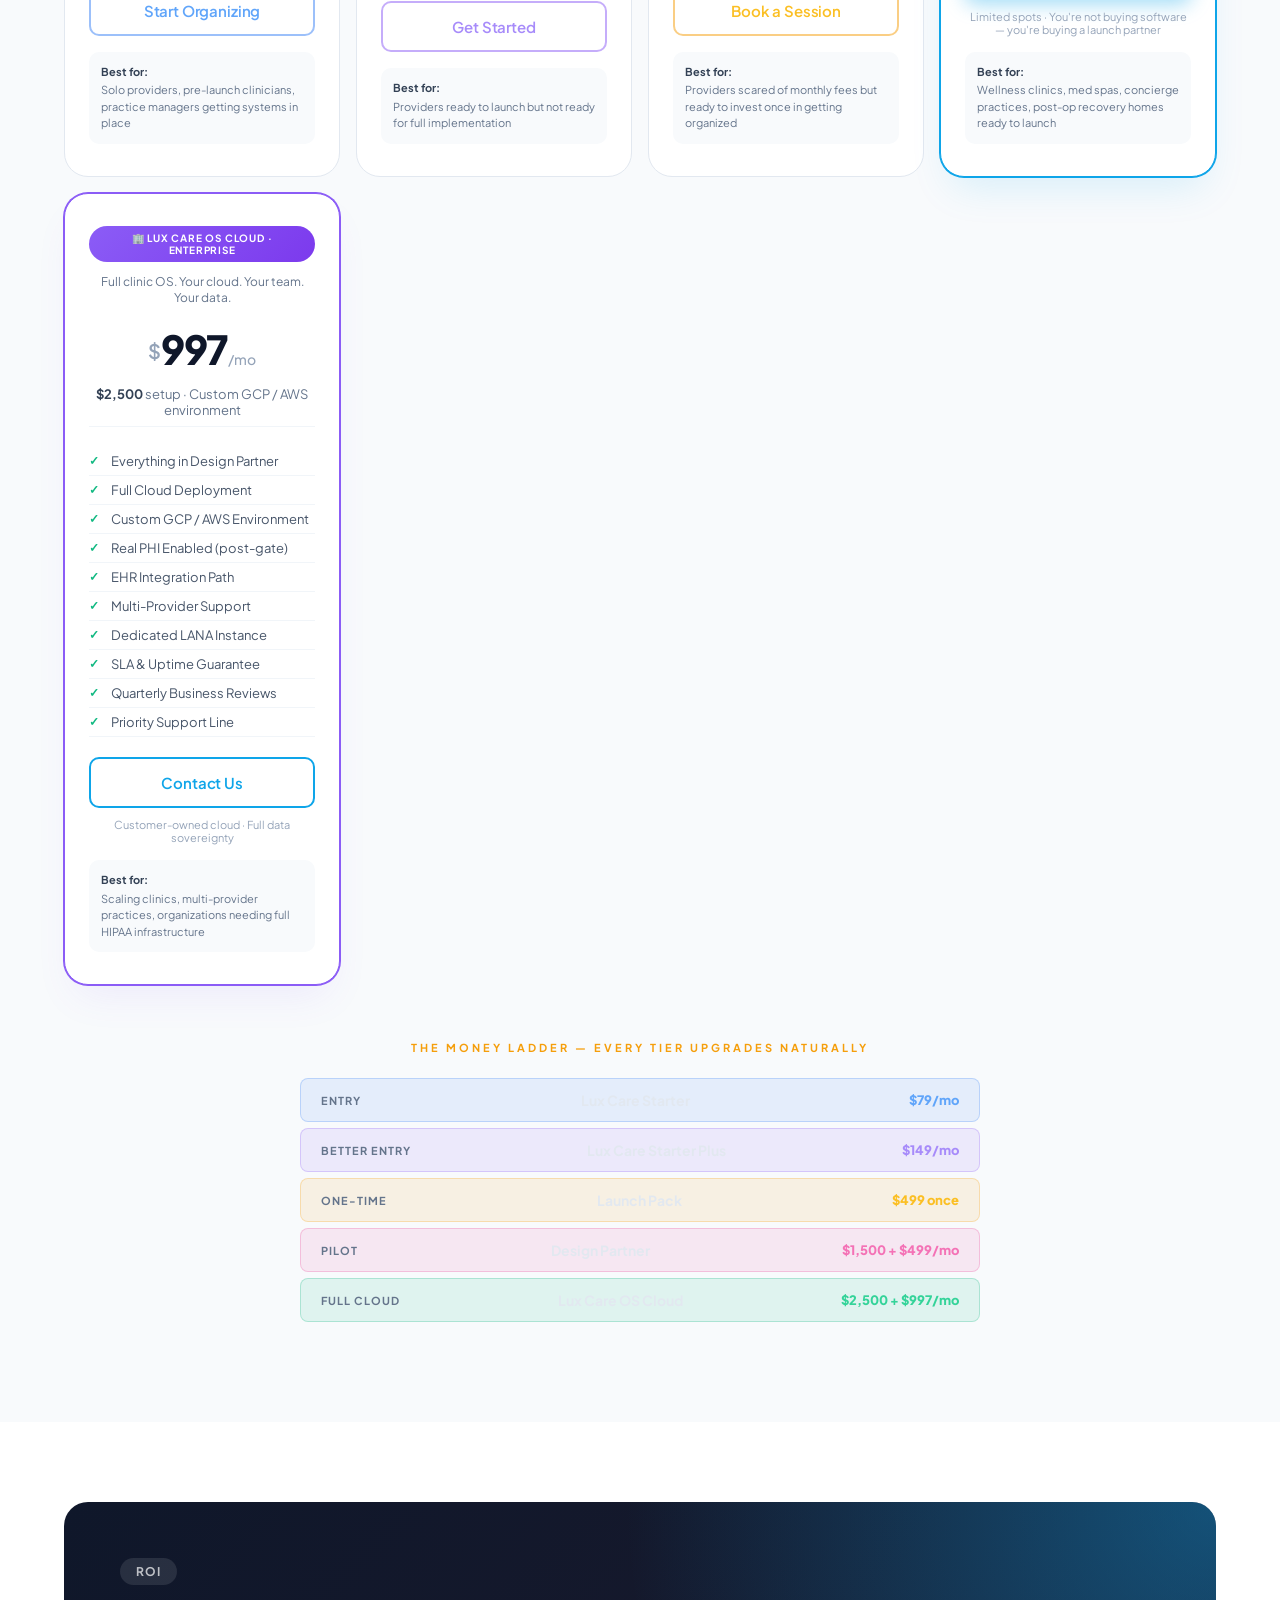
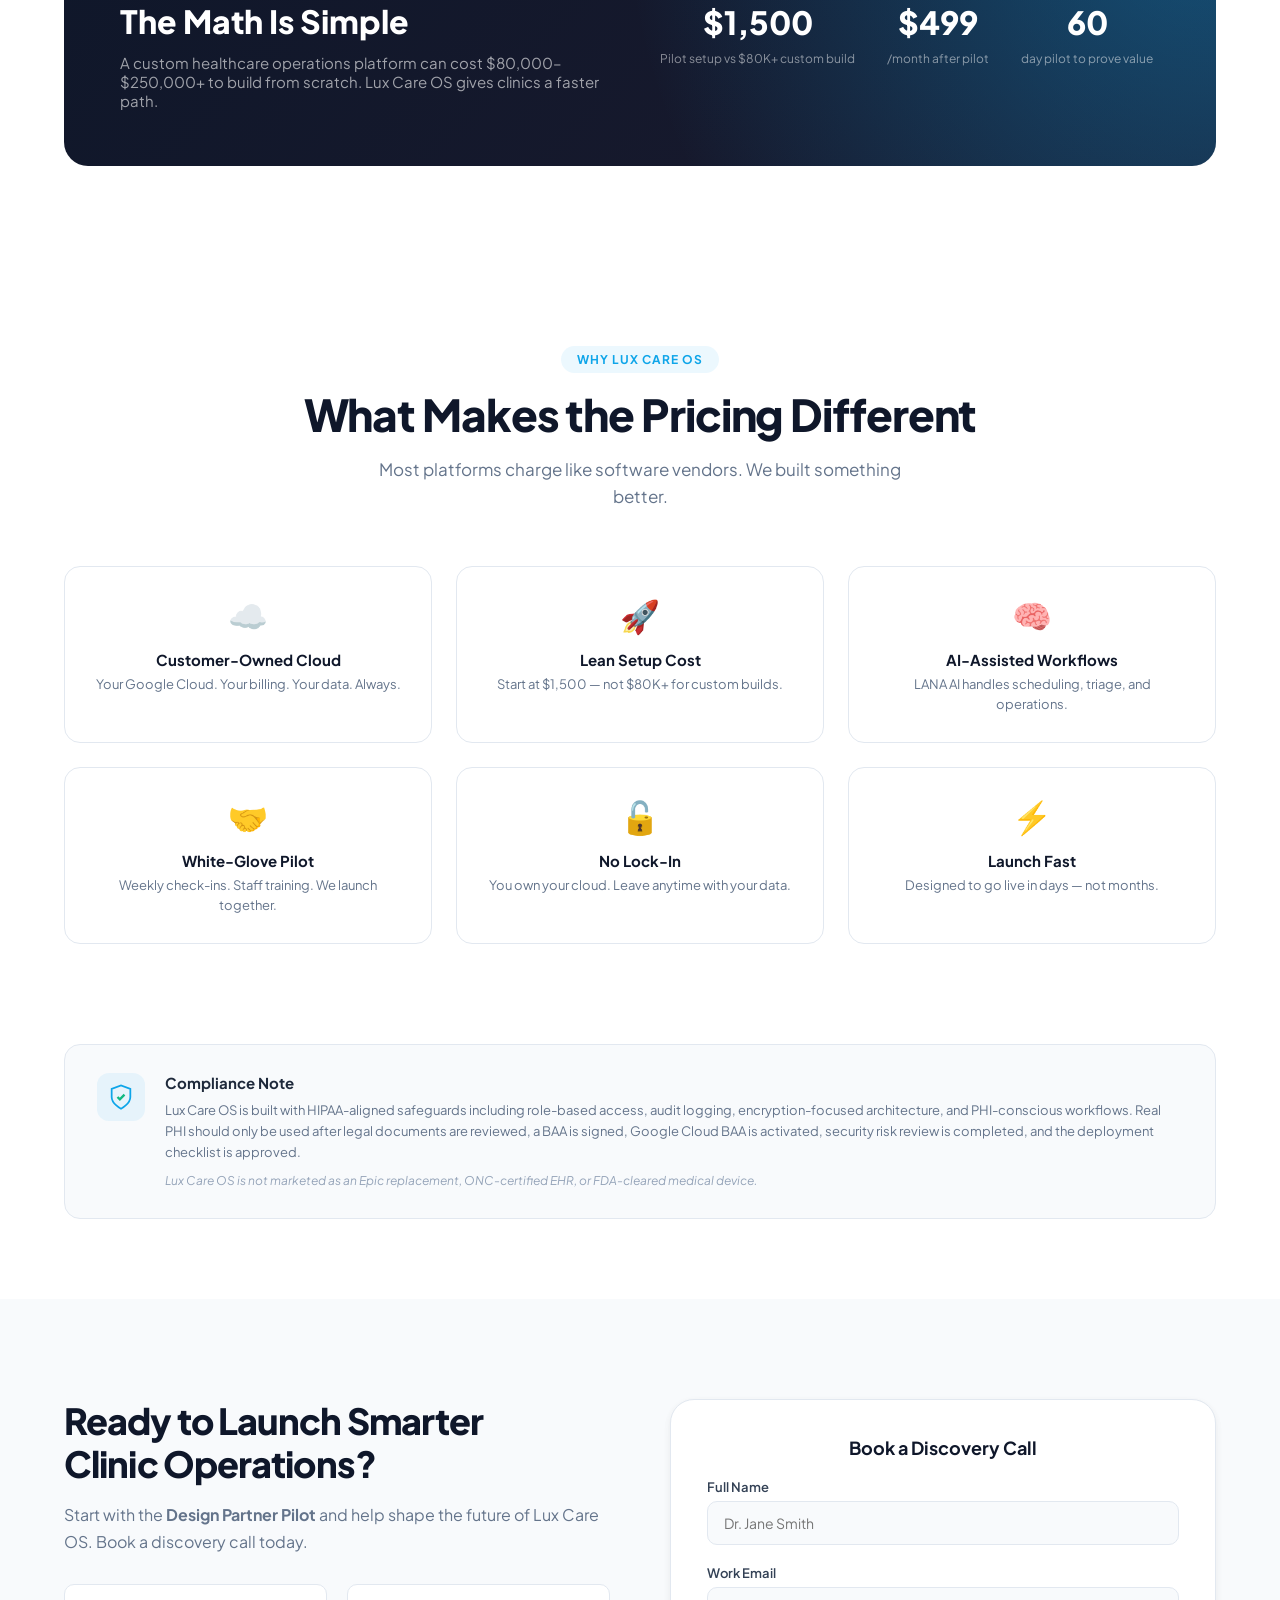
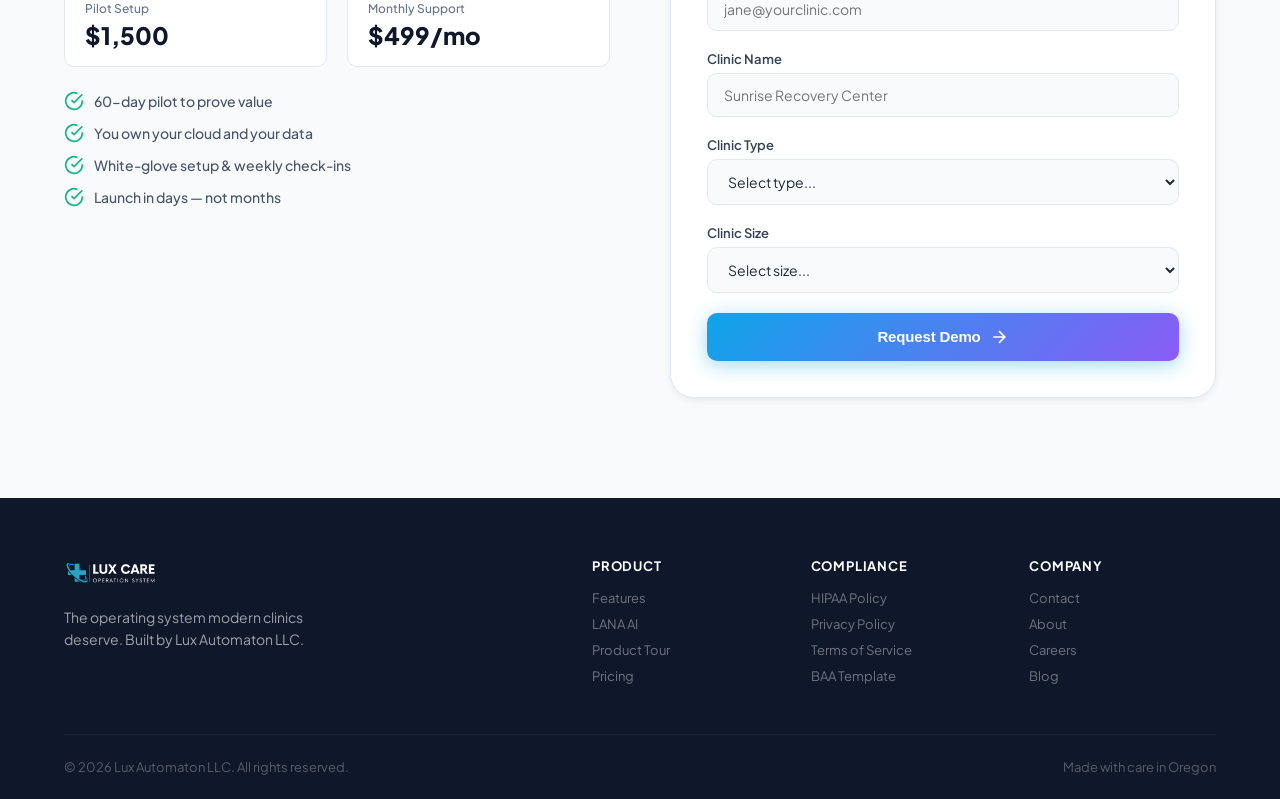
==== commit 20953be4: "feat: update pricing to 5-tier two-lane strategy ($79 to $997/mo)" ====
--- a/index.html
+++ b/index.html
@@ -47,6 +47,7 @@
         <a href="#ai">LANA AI</a>
         <a href="#security">Security</a>
         <a href="#pricing">Pricing</a>
+        <a href="training.html" style="color:#FFB000;">🎮 Team Training</a>
         <a href="#contact" class="nav-cta">Request Demo</a>
       </div>
       <button class="mobile-menu-btn" onclick="document.querySelector('.nav-links').classList.toggle('open')" aria-label="Menu">
@@ -98,7 +99,7 @@
       </div>
       <div class="floating-card card-1">
         <div class="fc-icon fc-green">✓</div>
-        <div><div class="fc-title">HIPAA Compliant</div><div class="fc-sub">End-to-end encryption</div></div>
+        <div><div class="fc-title">HIPAA-Aligned</div><div class="fc-sub">Pending BAA + deployment</div></div>
       </div>
       <div class="floating-card card-2">
         <div class="fc-icon fc-blue">🧠</div>
@@ -390,162 +391,105 @@
   </section>
 
   <!-- Pricing Section -->
-  <section id="pricing">
+    <section id="pricing">
     <div class="container">
       <div class="section-header">
         <span class="section-tag">Pricing</span>
-        <h2>Simple, Transparent Pricing<br>for Modern Clinic Operations</h2>
-        <p>You own your cloud. We set up and support the system. You stay in control of your data.</p>
-      </div>
-
-      <!-- 4-Tier Pricing Grid -->
-      <div class="pricing-grid-4">
-        
-        <!-- Tier 1: Design Partner Pilot -->
+        <h2>Two lanes. One ecosystem.<br>Pick where you start.</h2>
+        <p>Budget shoppers enter at $79. Serious clinic launchers pay for implementation. Everyone upgrades naturally.</p>
+        <div style="max-width:680px;margin:24px auto 0;background:rgba(255,255,255,0.04);border:1px solid rgba(255,255,255,0.1);border-radius:14px;padding:20px 24px;text-align:left;">
+          <div style="font-size:11px;font-weight:700;letter-spacing:2px;text-transform:uppercase;color:#10b981;margin-bottom:10px;">When they say &ldquo;SimplePractice is $79...&rdquo;</div>
+          <p style="font-size:15px;color:#cbd5e1;line-height:1.75;margin:0;">&ldquo;You don&apos;t have to choose. <strong style="color:#fff;">Start with Lux Care Starter at $79.</strong> Then when you&apos;re ready for hands-on setup, LANA workflows, cloud deployment, and launch support — upgrade to Lux Care OS.&rdquo;</p>
+        </div>
+      </div>
+
+      <div class="pricing-grid-4" style="grid-template-columns:repeat(auto-fit,minmax(220px,1fr));gap:16px;max-width:1300px;margin:0 auto;">
+
+        <div class="price-card">
+          <div class="price-badge" style="background:rgba(59,130,246,0.15);color:#60a5fa;border:1px solid rgba(59,130,246,0.3);">Lux Care Starter</div>
+          <p class="price-tagline">For solo providers getting organized before they launch.</p>
+          <div class="price-amount"><span class="price-currency">$</span><span class="price-number">79</span><span class="price-period">/mo</span></div>
+          <div class="price-monthly" style="color:#94a3b8;font-size:13px;margin-bottom:16px;">No PHI &middot; No setup required</div>
+          <ul class="price-features">
+            <li>Clinic Command Dashboard</li><li>Basic CRM &amp; Lead Tracker</li><li>Task &amp; Priority Manager</li>
+            <li>LANA Daily Briefing</li><li>Document Checklist</li><li>Finance &amp; Write-Off Tracker</li>
+            <li>Receipts Vault</li><li>Training Mode (Synthetic Data)</li><li>Setup Wizard Preview</li>
+          </ul>
+          <a href="#contact" class="btn btn-outline btn-full" style="border-color:rgba(59,130,246,0.5);color:#60a5fa;">Start Organizing</a>
+          <div class="price-best-for"><strong>Best for:</strong> Solo providers, pre-launch clinicians, practice managers getting systems in place</div>
+        </div>
+
+        <div class="price-card">
+          <div class="price-badge" style="background:rgba(139,92,246,0.15);color:#a78bfa;border:1px solid rgba(139,92,246,0.3);">&#11088; Starter Plus &middot; Most Popular Entry</div>
+          <p class="price-tagline">&ldquo;I can afford this right now&rdquo; &mdash; and you get real tools.</p>
+          <div class="price-amount"><span class="price-currency">$</span><span class="price-number">149</span><span class="price-period">/mo</span></div>
+          <div class="price-monthly" style="color:#94a3b8;font-size:13px;margin-bottom:16px;">Everything in Starter, plus voice &amp; launch tools</div>
+          <ul class="price-features">
+            <li>Everything in Starter</li><li>LANA Voice Briefing</li><li>Telegram Command Center</li>
+            <li>Profit Calculator</li><li>Tax Center</li><li>Weekly Launch Checklist</li>
+            <li>Client Intake Template Builder</li><li>AI-Generated SOPs</li><li>Content &amp; Postcard Generator</li>
+          </ul>
+          <a href="#contact" class="btn btn-outline btn-full" style="border-color:rgba(139,92,246,0.5);color:#a78bfa;">Get Started</a>
+          <div class="price-best-for"><strong>Best for:</strong> Providers ready to launch but not ready for full implementation</div>
+        </div>
+
+        <div class="price-card">
+          <div class="price-badge" style="background:rgba(245,158,11,0.15);color:#fbbf24;border:1px solid rgba(245,158,11,0.3);">&#128640; Launch Pack &middot; Best for Budget Buyers</div>
+          <p class="price-tagline">For clinics ready to launch &mdash; without a monthly commitment.</p>
+          <div class="price-amount"><span class="price-currency">$</span><span class="price-number">499</span><span class="price-period">one-time</span></div>
+          <div class="price-monthly" style="color:#94a3b8;font-size:13px;margin-bottom:16px;">One session. One price. We set it up together.</div>
+          <ul class="price-features">
+            <li>90-Minute Setup Session with Asa</li><li>Clinic Profile Setup</li><li>LANA Setup Wizard Walkthrough</li>
+            <li>Pricing Calculator Setup</li><li>Business Workflow Checklist</li><li>Staff Training Script</li><li>30-Day Action Plan</li>
+          </ul>
+          <a href="#contact" class="btn btn-outline btn-full" style="border-color:rgba(245,158,11,0.5);color:#fbbf24;">Book a Session</a>
+          <div class="price-best-for"><strong>Best for:</strong> Providers scared of monthly fees but ready to invest once in getting organized</div>
+        </div>
+
         <div class="price-card price-featured">
-          <div class="price-badge badge-featured">Design Partner Pilot</div>
-          <p class="price-tagline">Best for first clinics ready to help shape the platform</p>
-          <div class="price-amount">
-            <span class="price-currency">$</span>
-            <span class="price-number">1,500</span>
-            <span class="price-period">setup</span>
-          </div>
-          <div class="price-monthly">
-            <span>$499</span>/month after 60-day pilot
-          </div>
+          <div class="price-badge badge-featured">&#128081; Design Partner &middot; Premium</div>
+          <p class="price-tagline">Done-for-you. Asa and LANA help you launch your clinic.</p>
+          <div class="price-amount"><span class="price-currency">$</span><span class="price-number">499</span><span class="price-period">/mo</span></div>
+          <div class="price-monthly"><span>$1,500</span> setup &middot; Full implementation included</div>
           <ul class="price-features">
-            <li>Lux Care OS full setup</li>
-            <li>Lux Care Manager onboarding</li>
-            <li>LANA AI assistant workflow setup</li>
-            <li>Patient portal configuration</li>
-            <li>Scheduling &amp; telehealth setup</li>
-            <li>Google Cloud setup guidance</li>
-            <li>Legal/pilot checklist support</li>
-            <li>Staff walkthrough</li>
-            <li>Weekly check-ins during pilot</li>
-            <li>Feedback review &amp; case study</li>
+            <li>Done-For-You Full Setup</li><li>LANA AI Chief of Staff (Full)</li><li>Launch Room Access</li>
+            <li>LANA Guided Setup Wizard</li><li>PHI Gate Tracking (11 gates)</li><li>BAA &amp; Cloud Readiness Guidance</li>
+            <li>Deployment Support</li><li>Staff Training Sessions</li><li>Weekly Support Check-ins</li><li>Customer-Owned Cloud</li>
           </ul>
-          <a href="#contact" class="btn btn-primary btn-full">Apply for Pilot</a>
-          <p class="price-note">Limited spots · 60-day design partnership</p>
-          <div class="price-best-for">
-            <strong>Best for:</strong> wellness clinics, post-op recovery homes, med spas, concierge clinics, specialty outpatient practices
-          </div>
-        </div>
-
-        <!-- Tier 2: Starter Cloud -->
-        <div class="price-card">
-          <div class="price-badge">Starter Cloud</div>
-          <p class="price-tagline">Best for small clinics that want a clean operations system</p>
-          <div class="price-amount">
-            <span class="price-currency">$</span>
-            <span class="price-number">2,500</span>
-            <span class="price-period">–$5K setup</span>
-          </div>
-          <div class="price-monthly">
-            <span>$299–$750</span>/month support
-          </div>
+          <a href="#contact" class="btn btn-primary btn-full">Apply for Access</a>
+          <p class="price-note">Limited spots &middot; You&apos;re not buying software &mdash; you&apos;re buying a launch partner</p>
+          <div class="price-best-for"><strong>Best for:</strong> Wellness clinics, med spas, concierge practices, post-op recovery homes ready to launch</div>
+        </div>
+
+        <div class="price-card price-pro">
+          <div class="price-badge badge-pro">&#127970; Lux Care OS Cloud &middot; Enterprise</div>
+          <p class="price-tagline">Full clinic OS. Your cloud. Your team. Your data.</p>
+          <div class="price-amount"><span class="price-currency">$</span><span class="price-number">997</span><span class="price-period">/mo</span></div>
+          <div class="price-monthly"><span>$2,500</span> setup &middot; Custom GCP / AWS environment</div>
           <ul class="price-features">
-            <li>Clinic operations dashboard</li>
-            <li>Patient intake workflows</li>
-            <li>Staff/admin portal</li>
-            <li>Scheduling workflows</li>
-            <li>Document upload &amp; storage</li>
-            <li>Basic telehealth support</li>
-            <li>LANA assistant setup</li>
-            <li>Google Cloud deployment support</li>
-            <li>Monthly system check-in</li>
-            <li>Basic support</li>
+            <li>Everything in Design Partner</li><li>Full Cloud Deployment</li><li>Custom GCP / AWS Environment</li>
+            <li>Real PHI Enabled (post-gate)</li><li>EHR Integration Path</li><li>Multi-Provider Support</li>
+            <li>Dedicated LANA Instance</li><li>SLA &amp; Uptime Guarantee</li><li>Quarterly Business Reviews</li><li>Priority Support Line</li>
           </ul>
-          <a href="#contact" class="btn btn-outline btn-full">Get Started</a>
-          <p class="price-note">Customer-owned Google Cloud</p>
-          <div class="price-best-for">
-            <strong>Best for:</strong> solo practices, small wellness clinics, mobile health providers, cash-pay practices
-          </div>
-        </div>
-
-        <!-- Tier 3: Pro Clinic -->
-        <div class="price-card price-pro">
-          <div class="price-badge badge-pro">Pro Clinic</div>
-          <p class="price-tagline">Best for clinics that need deeper setup and stronger support</p>
-          <div class="price-amount">
-            <span class="price-currency">$</span>
-            <span class="price-number">7,500</span>
-            <span class="price-period">–$15K setup</span>
-          </div>
-          <div class="price-monthly">
-            <span>$750–$2,000</span>/month support
-          </div>
-          <ul class="price-features">
-            <li>Everything in Starter Cloud</li>
-            <li>Advanced onboarding</li>
-            <li>Custom workflow mapping</li>
-            <li>Multi-provider setup</li>
-            <li>Multi-location guidance</li>
-            <li>Advanced dashboards</li>
-            <li>Deployment runbook support</li>
-            <li>Staff training session</li>
-            <li>ROI tracking</li>
-            <li>Priority support</li>
-          </ul>
-          <a href="#contact" class="btn btn-outline btn-full">Contact Sales</a>
-          <p class="price-note">Dedicated customer success</p>
-          <div class="price-best-for">
-            <strong>Best for:</strong> growing clinics, multi-provider practices, post-op recovery businesses, specialty clinics
-          </div>
-        </div>
-
-        <!-- Tier 4: Private Appliance -->
-        <div class="price-card">
-          <div class="price-badge">Private Appliance</div>
-          <p class="price-tagline">Best for organizations that need a dedicated private environment</p>
-          <div class="price-amount">
-            <span class="price-currency">$</span>
-            <span class="price-number">15K</span>
-            <span class="price-period">–$35K+ setup</span>
-          </div>
-          <div class="price-monthly">
-            <span>$1,500–$5,000</span>/month support
-          </div>
-          <ul class="price-features">
-            <li>Dedicated private deployment</li>
-            <li>Advanced infrastructure setup</li>
-            <li>Custom workflow design</li>
-            <li>Private AI operations planning</li>
-            <li>Premium onboarding</li>
-            <li>Deployment validation</li>
-            <li>Backup &amp; restore planning</li>
-            <li>Custom reporting</li>
-            <li>Priority response support</li>
-            <li>Ongoing optimization</li>
-          </ul>
-          <a href="#contact" class="btn btn-outline btn-full">Talk to Us</a>
-          <p class="price-note">Enterprise-grade private environment</p>
-          <div class="price-best-for">
-            <strong>Best for:</strong> private healthcare groups, specialty operators, high-touch clinics
-          </div>
-        </div>
-
-      </div>
-
-      <!-- Cloud Cost Callout -->
-      <div class="cloud-cost-banner">
-        <div class="ccb-icon">
-          <svg width="32" height="32" viewBox="0 0 24 24" fill="none" stroke="currentColor" stroke-width="1.5">
-            <path d="M17.5 19H9a7 7 0 1 1 6.71-9h1.79a4.5 4.5 0 1 1 0 9Z"/>
-          </svg>
-        </div>
-        <div class="ccb-content">
-          <h3>Customer-Owned Google Cloud</h3>
-          <p>Your clinic owns the Google Cloud account, controls billing, and activates the Google Cloud BAA. We configure and deploy — you stay in control of your environment.</p>
-          <div class="ccb-estimate">
-            <div class="ccb-price">
-              <span class="ccb-amount">$50–$150</span>
-              <span class="ccb-period">/month typical early pilot range</span>
-            </div>
-            <span class="ccb-note">Actual cost depends on traffic, storage, backups, region, compute size, and telehealth usage.</span>
-          </div>
-        </div>
-      </div>
+          <a href="#contact" class="btn btn-outline btn-full">Contact Us</a>
+          <p class="price-note">Customer-owned cloud &middot; Full data sovereignty</p>
+          <div class="price-best-for"><strong>Best for:</strong> Scaling clinics, multi-provider practices, organizations needing full HIPAA infrastructure</div>
+        </div>
+
+      </div>
+
+      <!-- The Money Ladder -->
+      <div style="max-width:680px;margin:56px auto 0;text-align:center;">
+        <div style="font-size:11px;font-weight:700;letter-spacing:3px;text-transform:uppercase;color:#f59e0b;margin-bottom:24px;">The Money Ladder &mdash; Every Tier Upgrades Naturally</div>
+        <div style="display:flex;flex-direction:column;gap:6px;">
+          <div style="background:rgba(59,130,246,0.1);border:1px solid rgba(59,130,246,0.25);border-radius:8px;padding:12px 20px;display:flex;justify-content:space-between;align-items:center;"><div style="font-size:11px;color:#64748b;font-weight:700;text-transform:uppercase;letter-spacing:1px;">Entry</div><div style="font-size:14px;font-weight:700;color:#e2e8f0;">Lux Care Starter</div><div style="font-size:13px;font-weight:800;color:#60a5fa;">$79/mo</div></div>
+          <div style="background:rgba(139,92,246,0.1);border:1px solid rgba(139,92,246,0.25);border-radius:8px;padding:12px 20px;display:flex;justify-content:space-between;align-items:center;"><div style="font-size:11px;color:#64748b;font-weight:700;text-transform:uppercase;letter-spacing:1px;">Better Entry</div><div style="font-size:14px;font-weight:700;color:#e2e8f0;">Lux Care Starter Plus</div><div style="font-size:13px;font-weight:800;color:#a78bfa;">$149/mo</div></div>
+          <div style="background:rgba(245,158,11,0.1);border:1px solid rgba(245,158,11,0.25);border-radius:8px;padding:12px 20px;display:flex;justify-content:space-between;align-items:center;"><div style="font-size:11px;color:#64748b;font-weight:700;text-transform:uppercase;letter-spacing:1px;">One-Time</div><div style="font-size:14px;font-weight:700;color:#e2e8f0;">Launch Pack</div><div style="font-size:13px;font-weight:800;color:#fbbf24;">$499 once</div></div>
+          <div style="background:rgba(236,72,153,0.1);border:1px solid rgba(236,72,153,0.25);border-radius:8px;padding:12px 20px;display:flex;justify-content:space-between;align-items:center;"><div style="font-size:11px;color:#64748b;font-weight:700;text-transform:uppercase;letter-spacing:1px;">Pilot</div><div style="font-size:14px;font-weight:700;color:#e2e8f0;">Design Partner</div><div style="font-size:13px;font-weight:800;color:#f472b6;">$1,500 + $499/mo</div></div>
+          <div style="background:rgba(16,185,129,0.1);border:1px solid rgba(16,185,129,0.25);border-radius:8px;padding:12px 20px;display:flex;justify-content:space-between;align-items:center;"><div style="font-size:11px;color:#64748b;font-weight:700;text-transform:uppercase;letter-spacing:1px;">Full Cloud</div><div style="font-size:14px;font-weight:700;color:#e2e8f0;">Lux Care OS Cloud</div><div style="font-size:13px;font-weight:800;color:#34d399;">$2,500 + $997/mo</div></div>
+        </div>
+      </div>
+
     </div>
   </section>
 
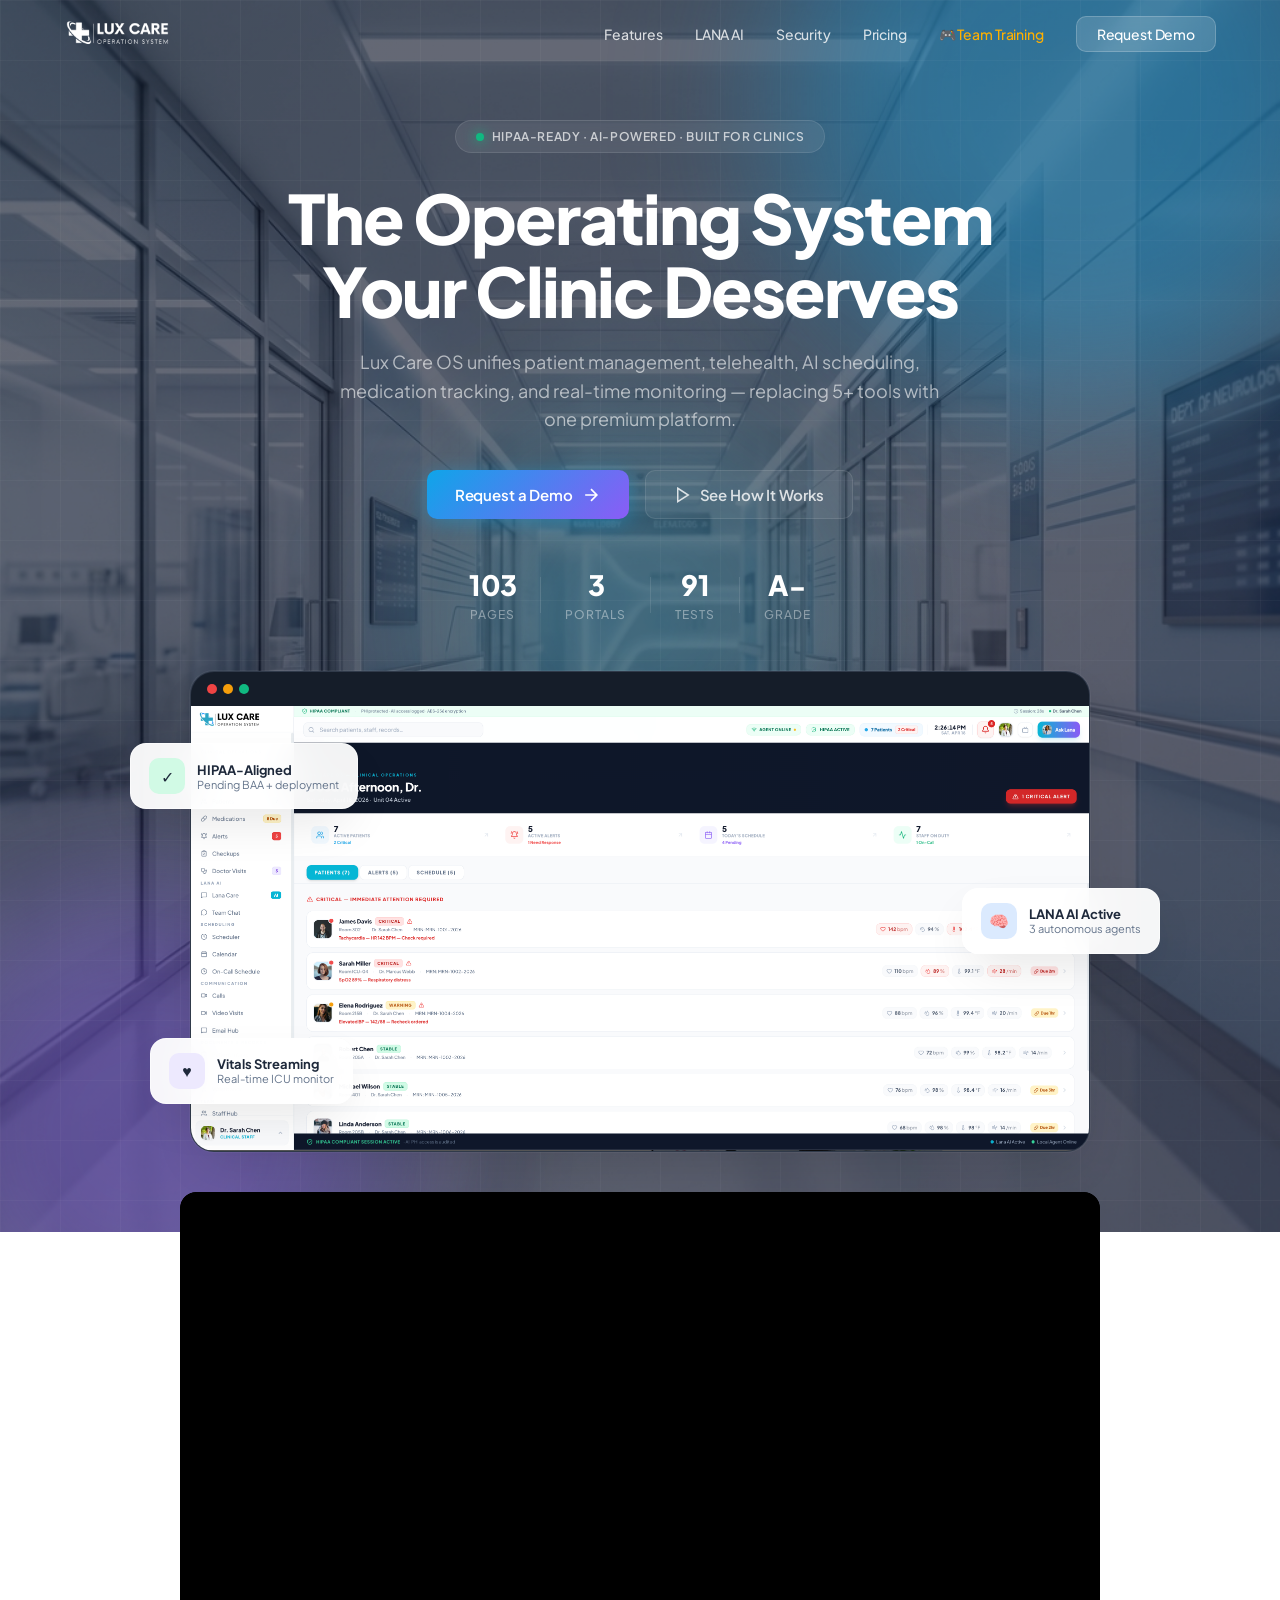
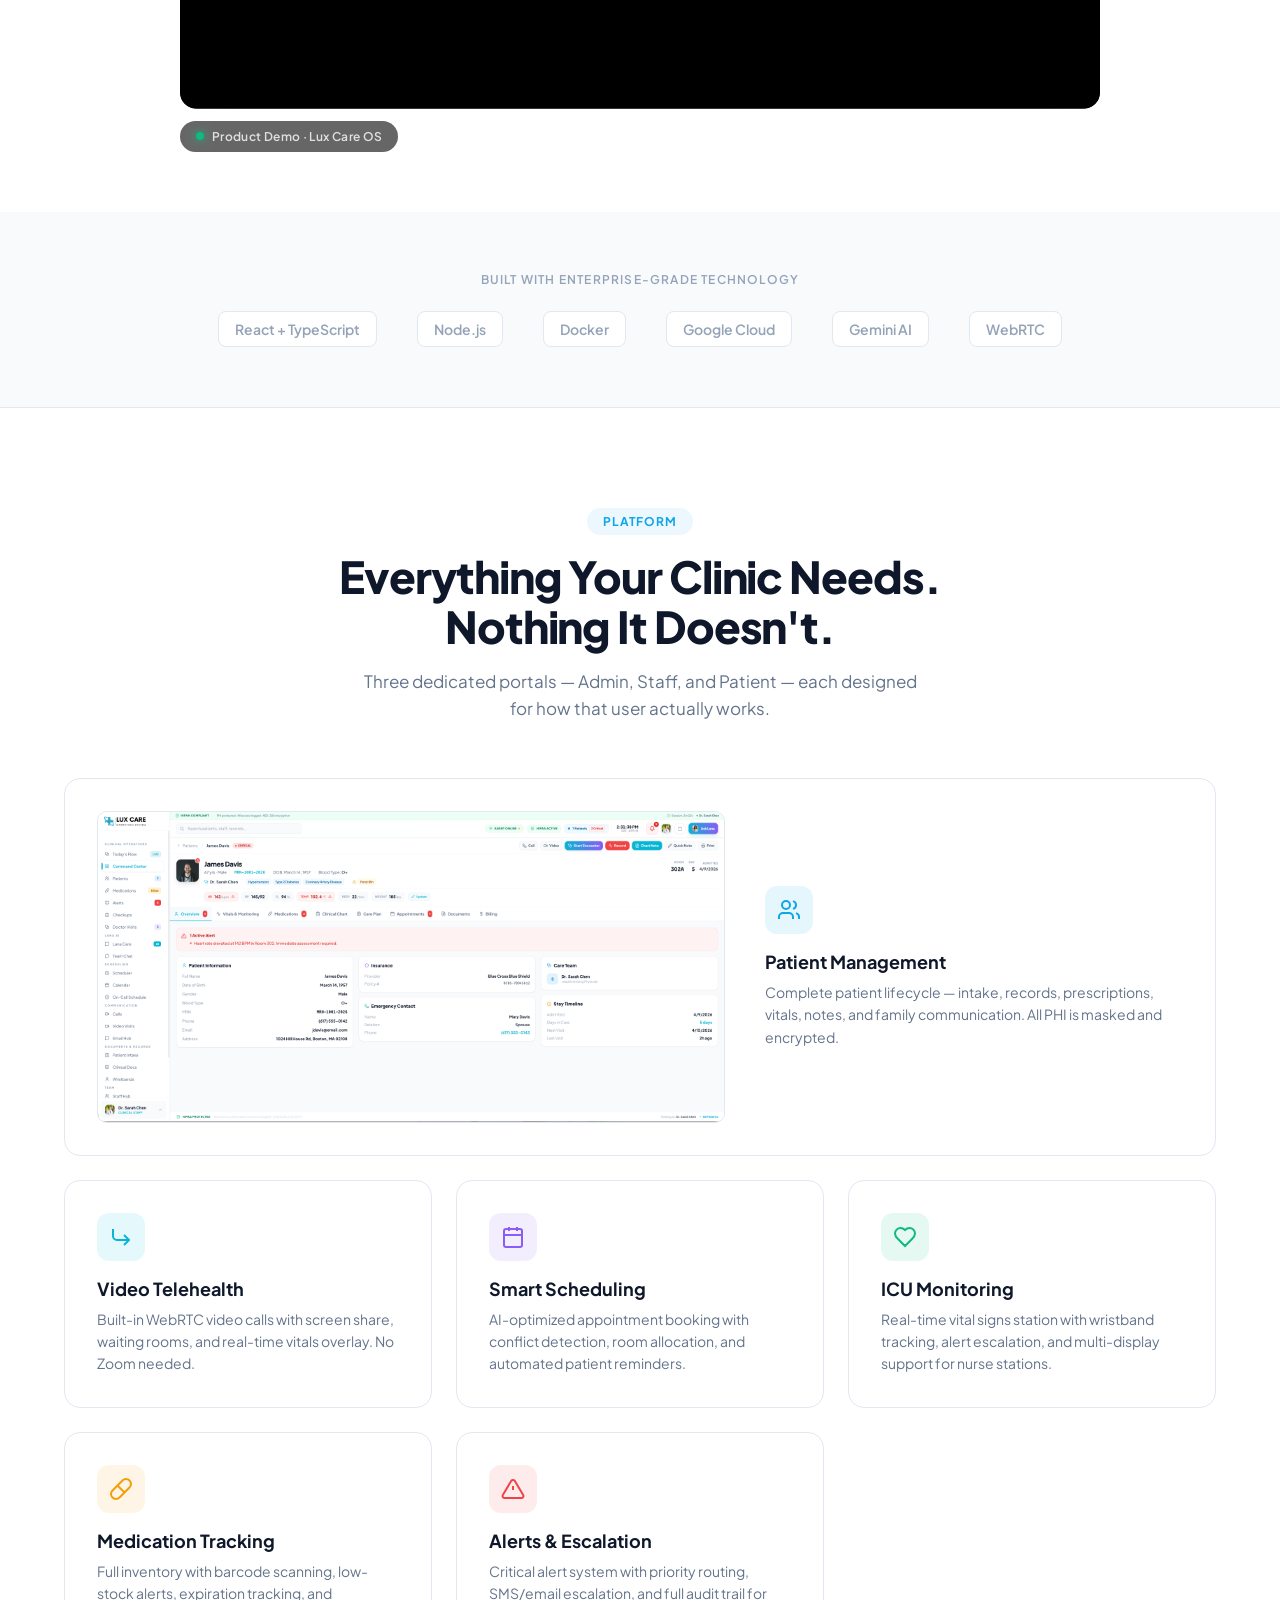
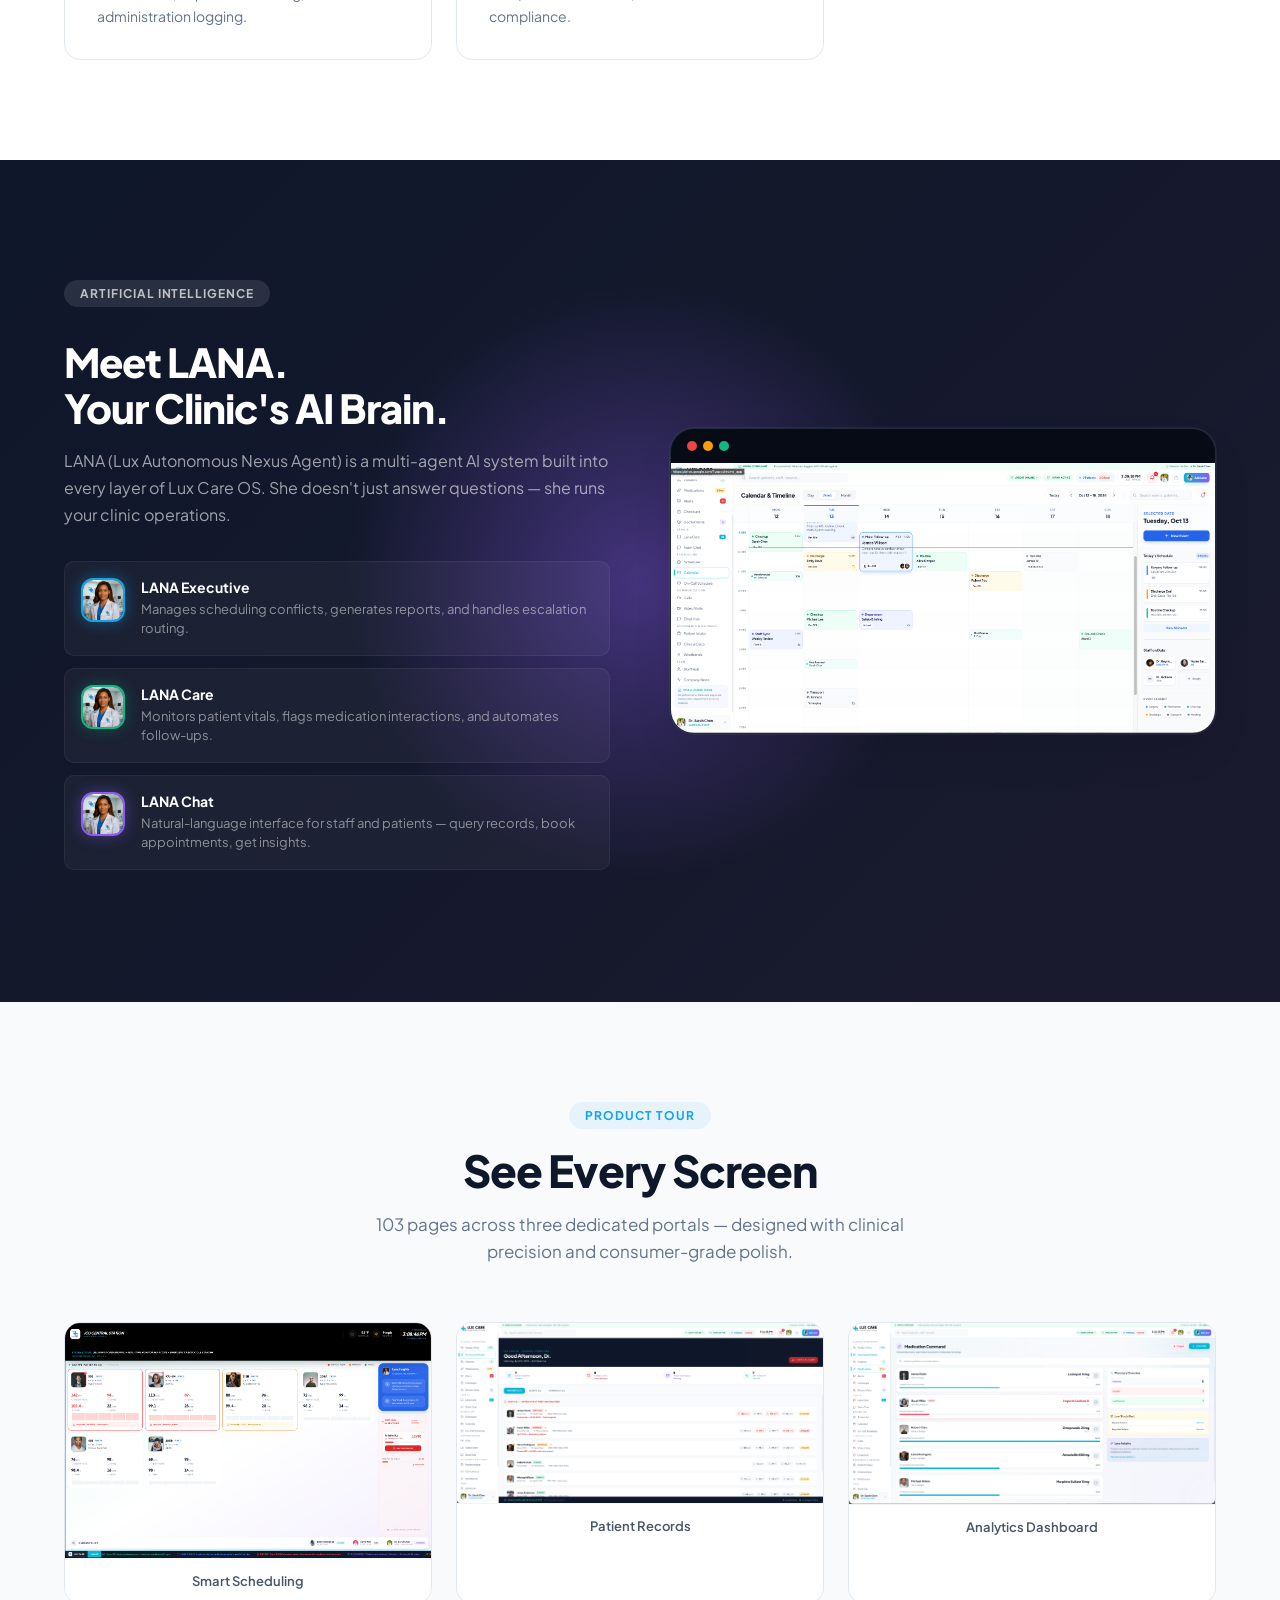
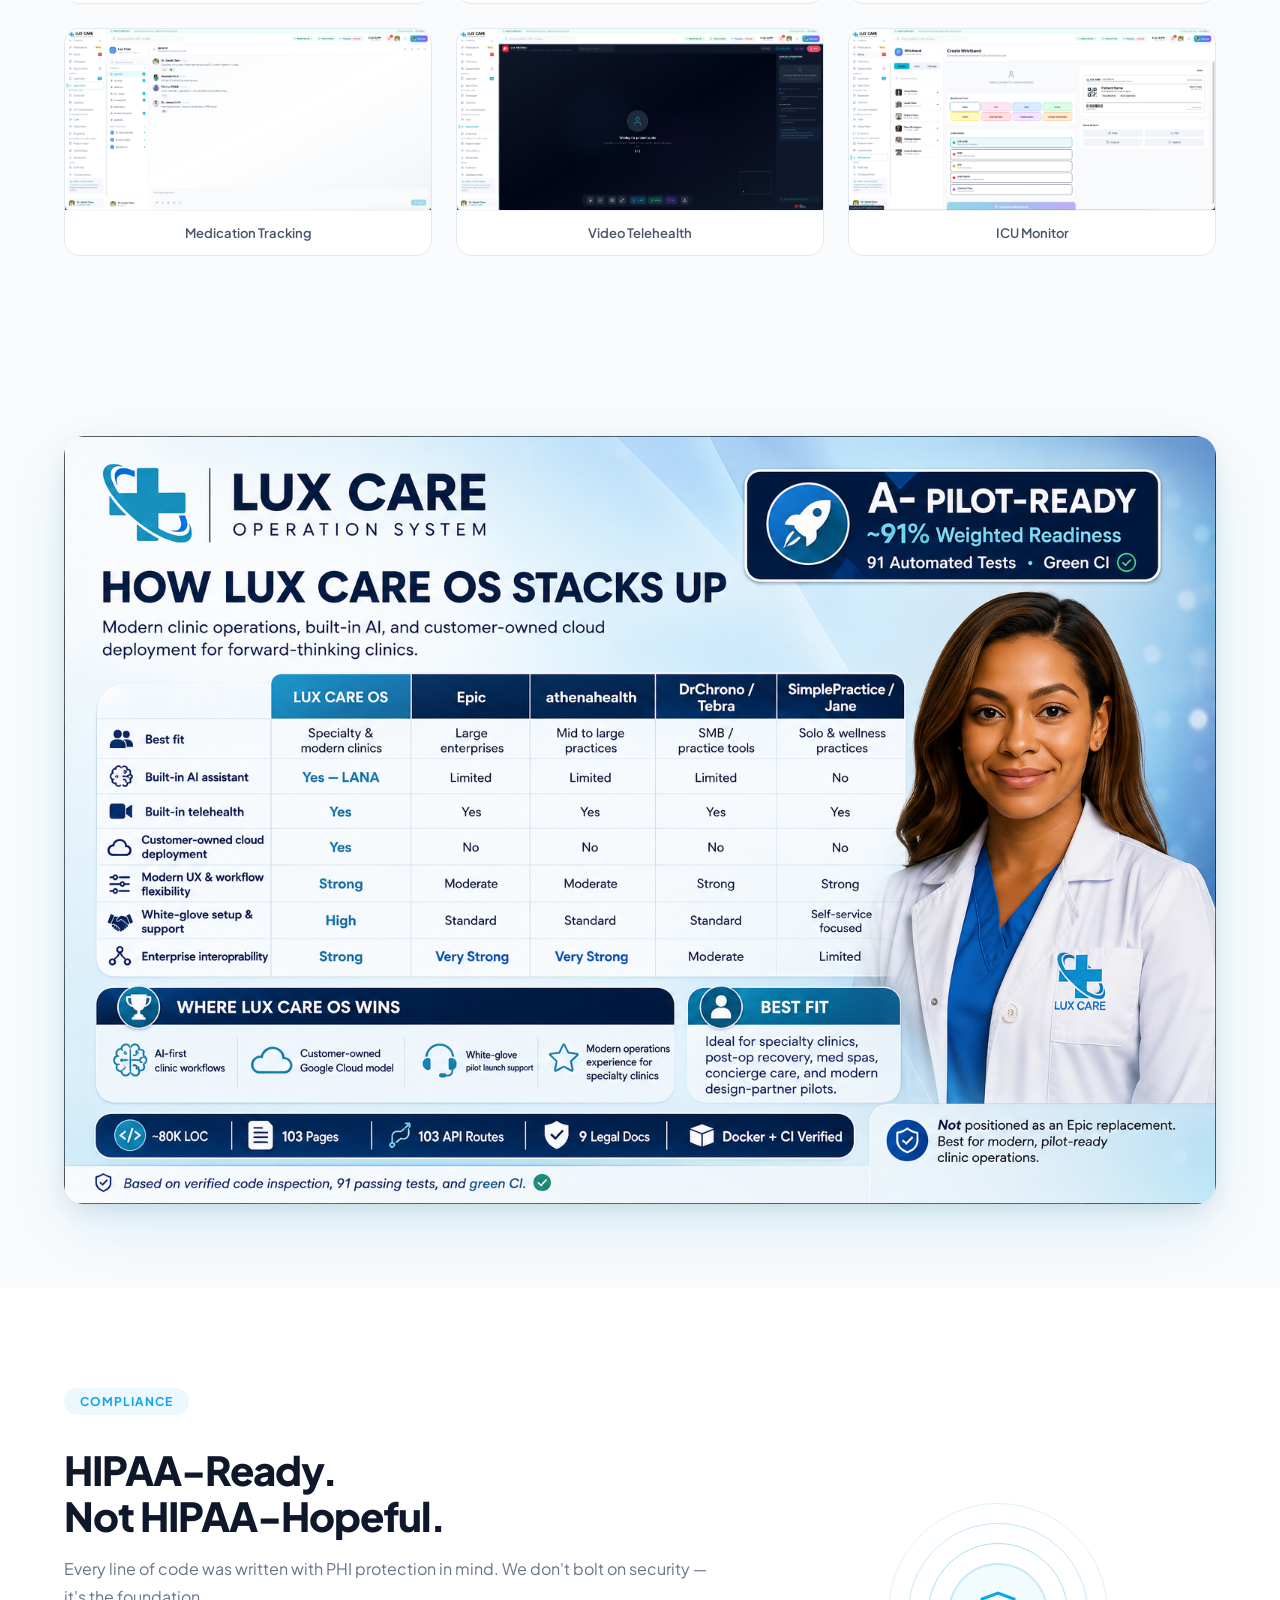
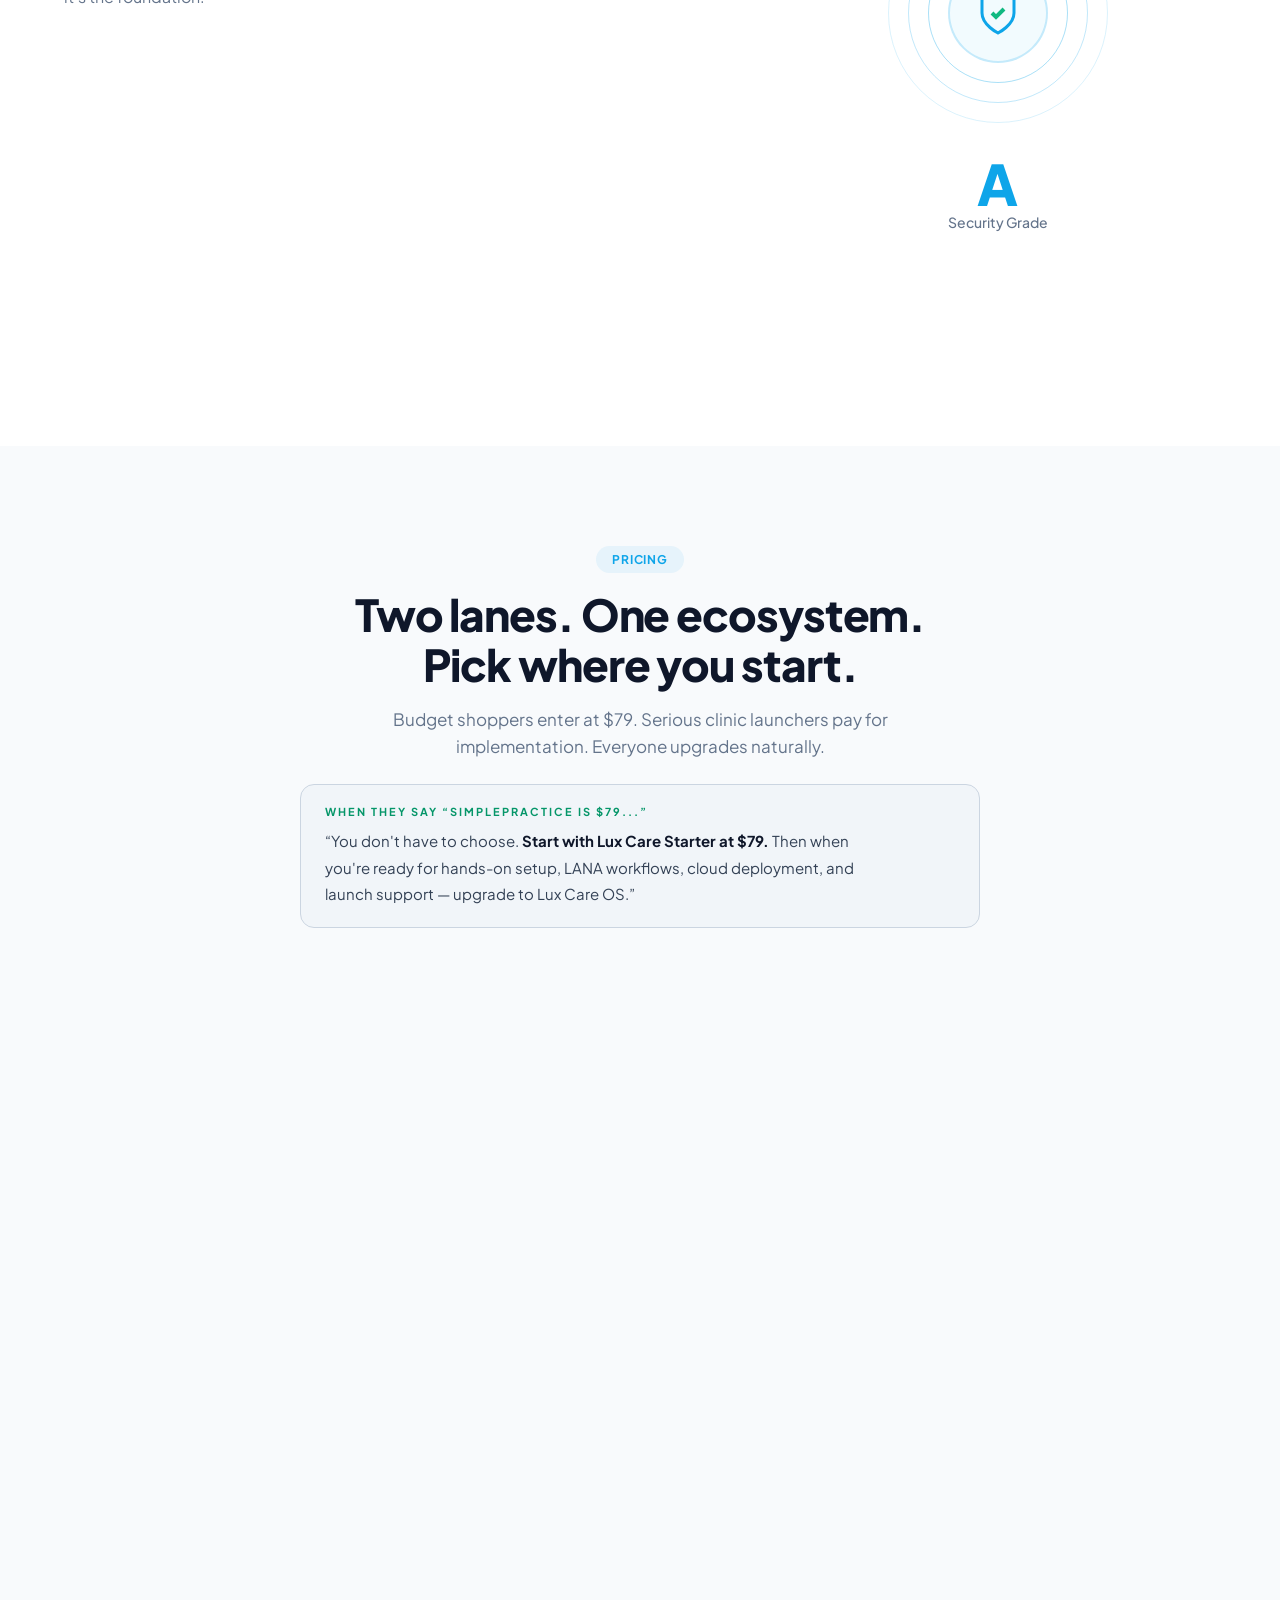
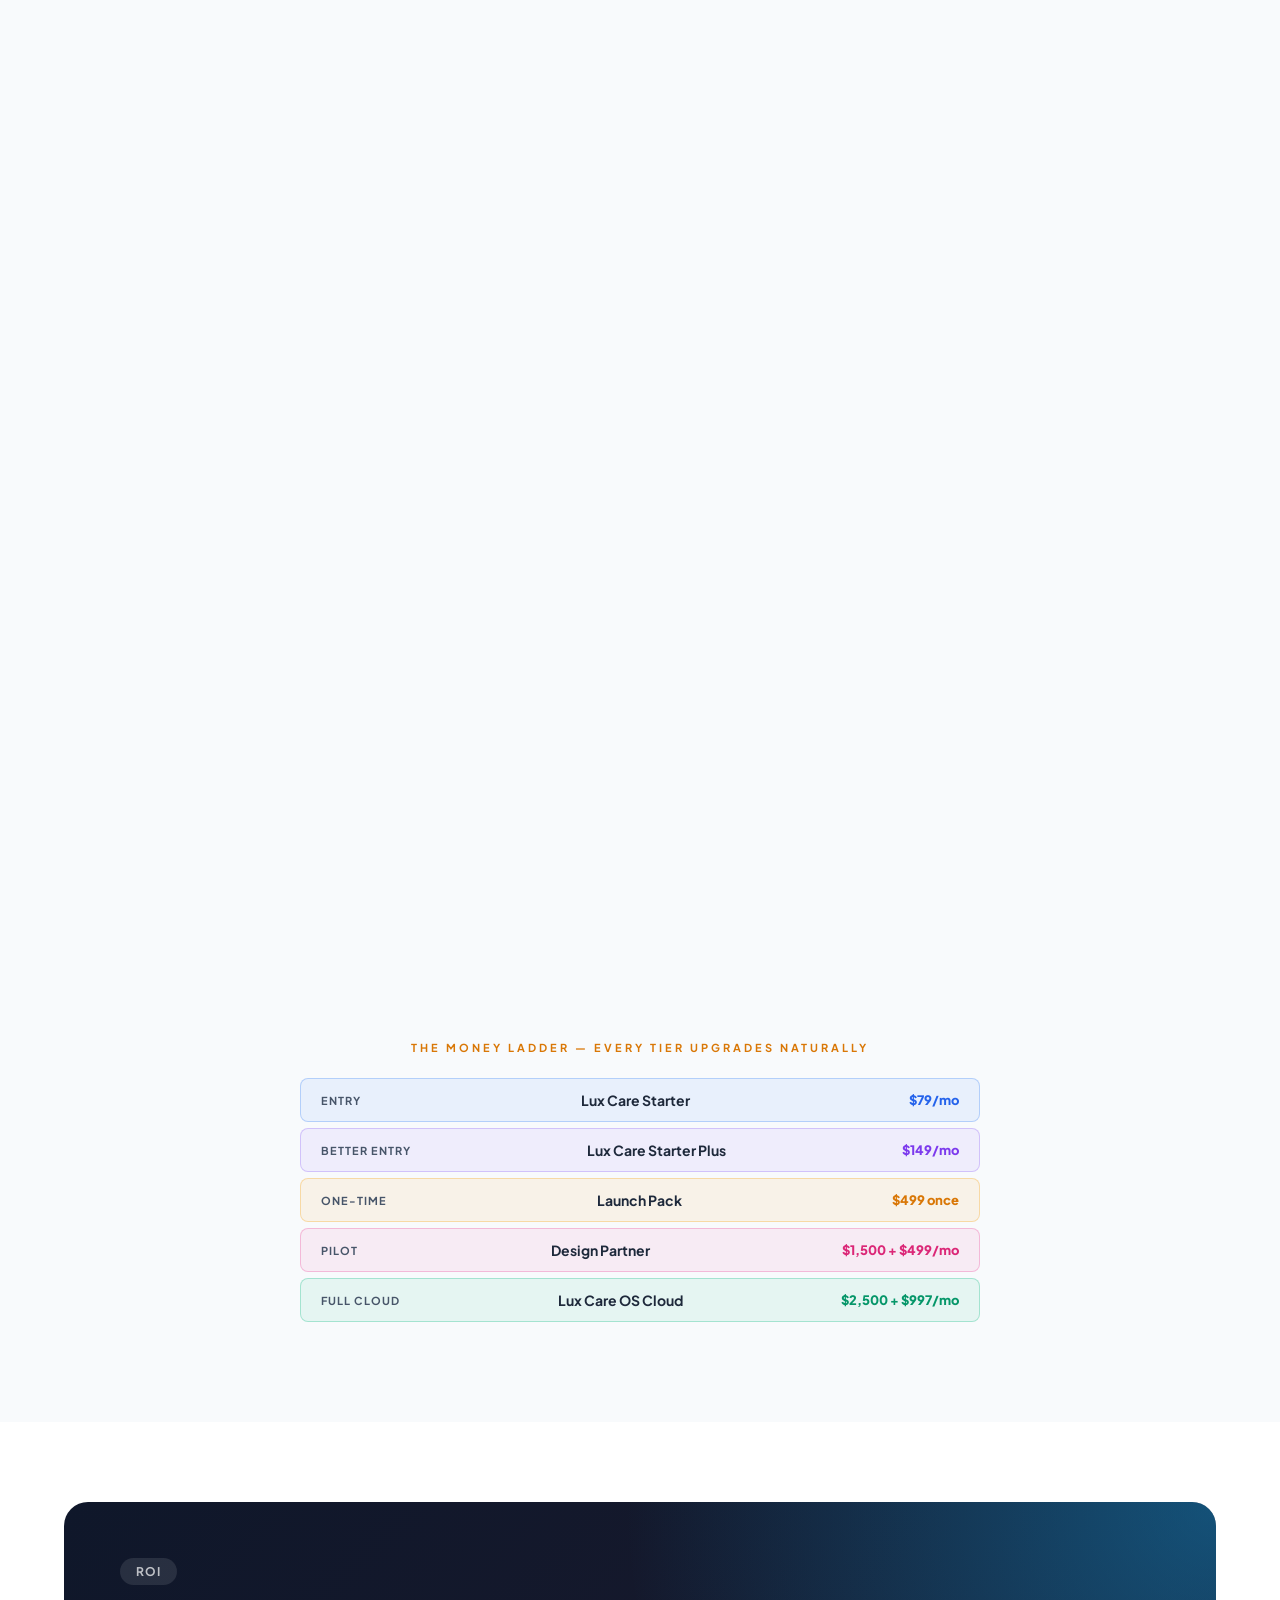
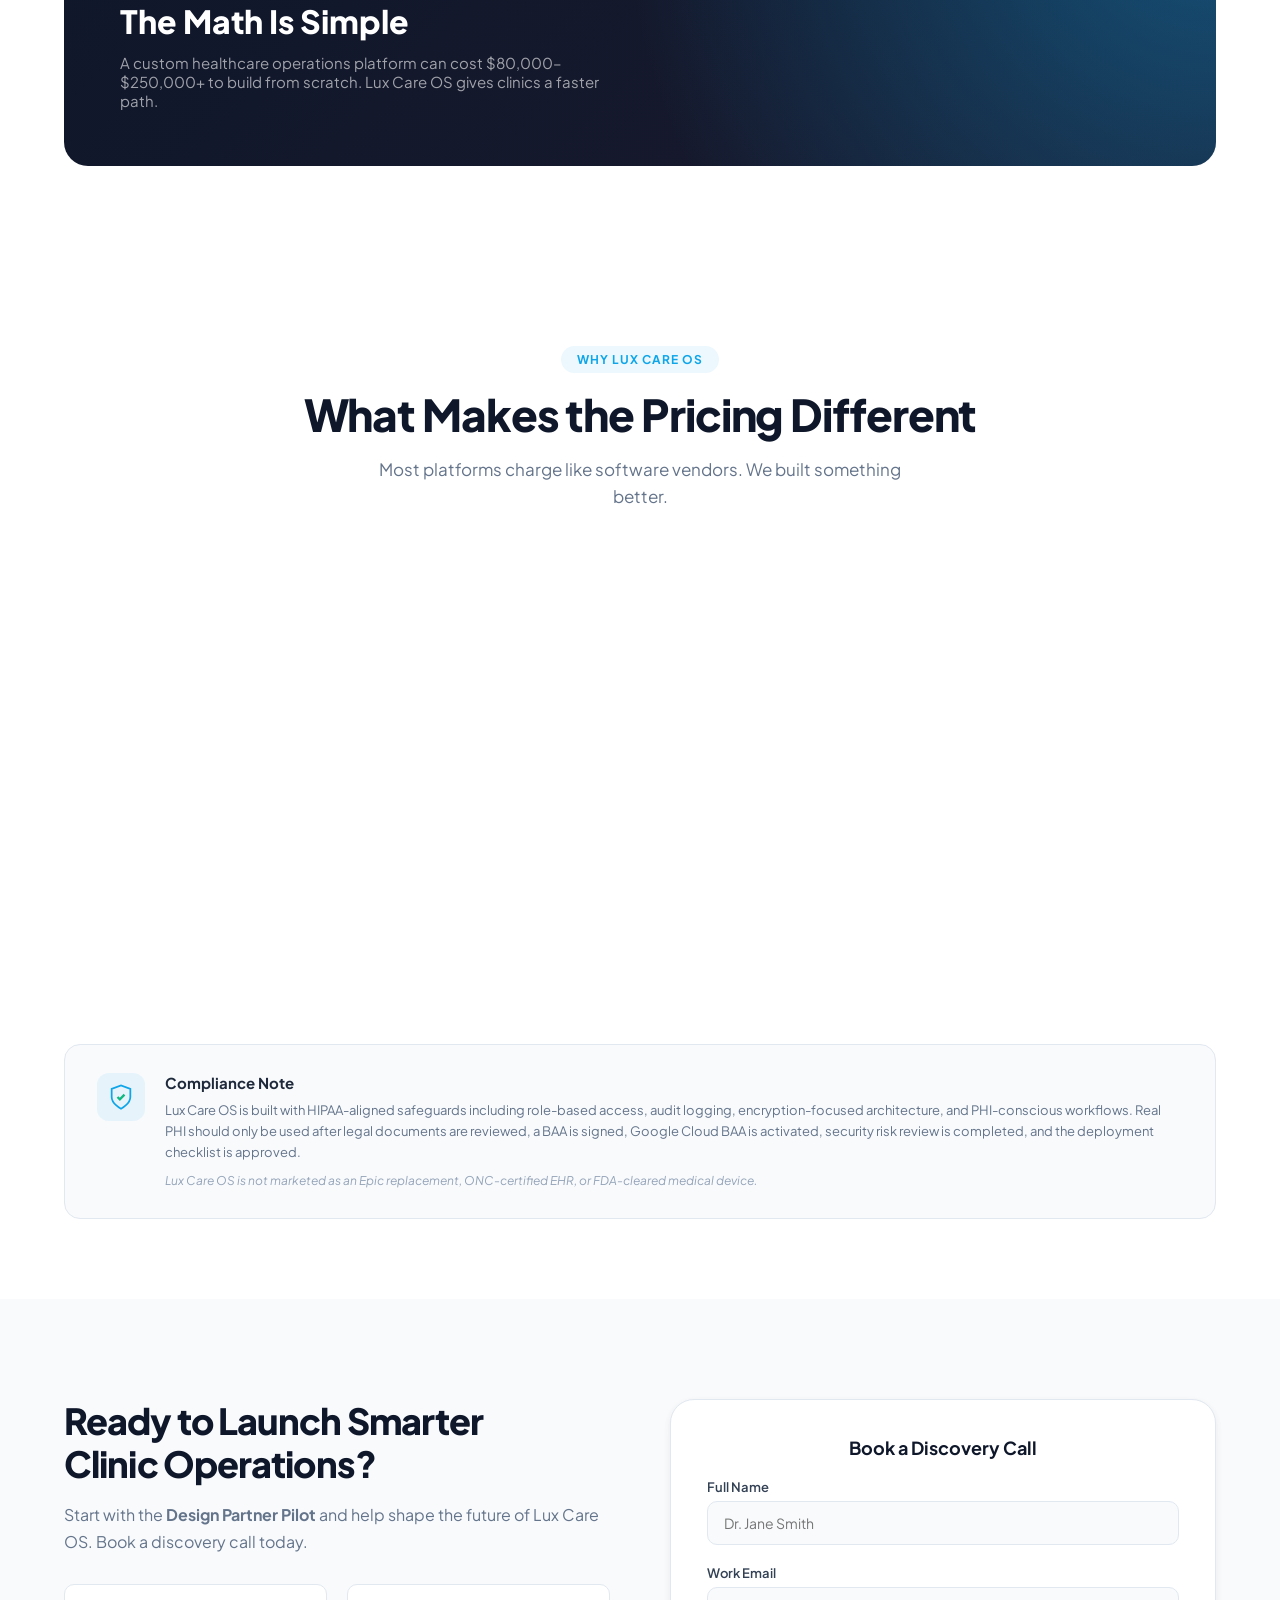
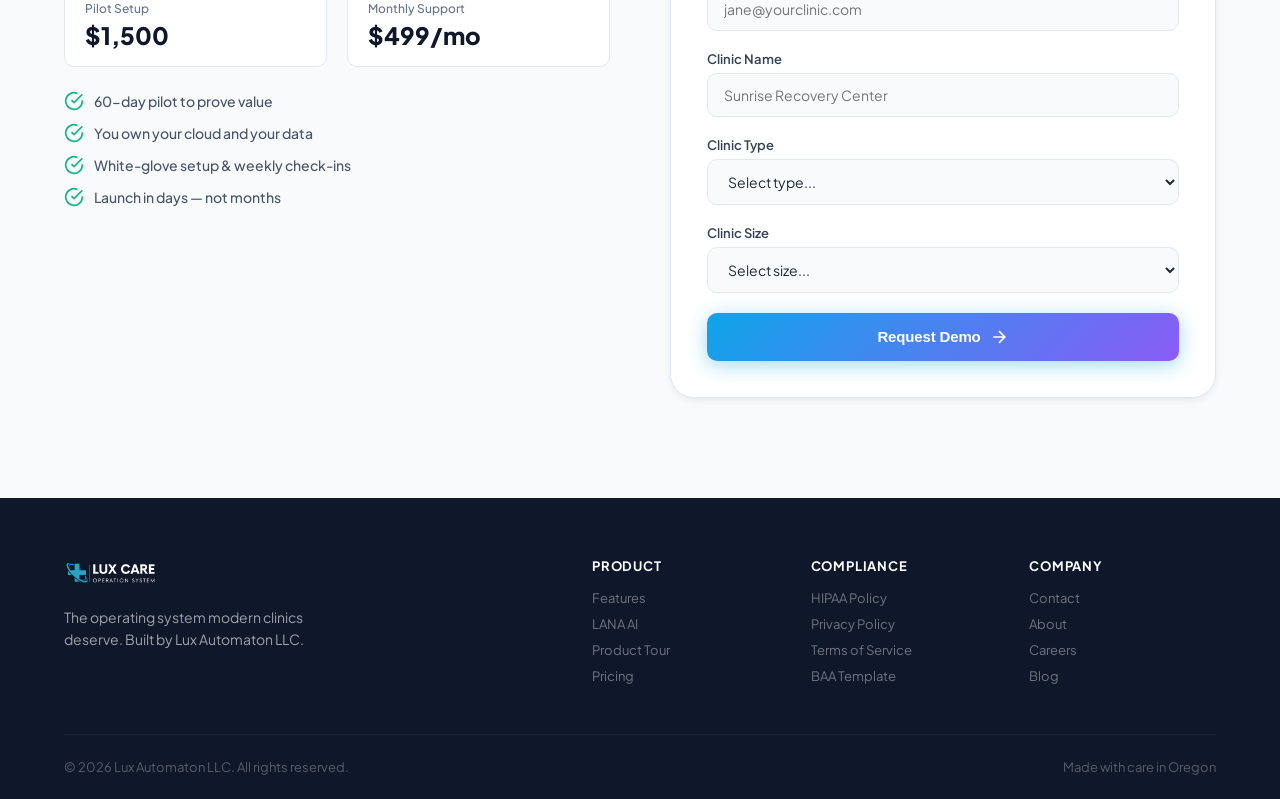
==== commit 81cda435: "fix: white-on-white text — dark colors for light background" ====
--- a/index.html
+++ b/index.html
@@ -397,52 +397,52 @@
         <span class="section-tag">Pricing</span>
         <h2>Two lanes. One ecosystem.<br>Pick where you start.</h2>
         <p>Budget shoppers enter at $79. Serious clinic launchers pay for implementation. Everyone upgrades naturally.</p>
-        <div style="max-width:680px;margin:24px auto 0;background:rgba(255,255,255,0.04);border:1px solid rgba(255,255,255,0.1);border-radius:14px;padding:20px 24px;text-align:left;">
-          <div style="font-size:11px;font-weight:700;letter-spacing:2px;text-transform:uppercase;color:#10b981;margin-bottom:10px;">When they say &ldquo;SimplePractice is $79...&rdquo;</div>
-          <p style="font-size:15px;color:#cbd5e1;line-height:1.75;margin:0;">&ldquo;You don&apos;t have to choose. <strong style="color:#fff;">Start with Lux Care Starter at $79.</strong> Then when you&apos;re ready for hands-on setup, LANA workflows, cloud deployment, and launch support — upgrade to Lux Care OS.&rdquo;</p>
+        <div style="max-width:680px;margin:24px auto 0;background:#f1f5f9;border:1px solid #cbd5e1;border-radius:14px;padding:20px 24px;text-align:left;">
+          <div style="font-size:11px;font-weight:700;letter-spacing:2px;text-transform:uppercase;color:#059669;margin-bottom:10px;">When they say &ldquo;SimplePractice is $79...&rdquo;</div>
+          <p style="font-size:15px;color:#334155;line-height:1.75;margin:0;">&ldquo;You don&apos;t have to choose. <strong style="color:#0f172a;">Start with Lux Care Starter at $79.</strong> Then when you&apos;re ready for hands-on setup, LANA workflows, cloud deployment, and launch support — upgrade to Lux Care OS.&rdquo;</p>
         </div>
       </div>
 
       <div class="pricing-grid-4" style="grid-template-columns:repeat(auto-fit,minmax(220px,1fr));gap:16px;max-width:1300px;margin:0 auto;">
 
         <div class="price-card">
-          <div class="price-badge" style="background:rgba(59,130,246,0.15);color:#60a5fa;border:1px solid rgba(59,130,246,0.3);">Lux Care Starter</div>
+          <div class="price-badge" style="background:rgba(59,130,246,0.1);color:#2563eb;border:1px solid rgba(59,130,246,0.3);">Lux Care Starter</div>
           <p class="price-tagline">For solo providers getting organized before they launch.</p>
           <div class="price-amount"><span class="price-currency">$</span><span class="price-number">79</span><span class="price-period">/mo</span></div>
-          <div class="price-monthly" style="color:#94a3b8;font-size:13px;margin-bottom:16px;">No PHI &middot; No setup required</div>
+          <div class="price-monthly" style="color:#475569;font-size:13px;margin-bottom:16px;">No PHI &middot; No setup required</div>
           <ul class="price-features">
             <li>Clinic Command Dashboard</li><li>Basic CRM &amp; Lead Tracker</li><li>Task &amp; Priority Manager</li>
             <li>LANA Daily Briefing</li><li>Document Checklist</li><li>Finance &amp; Write-Off Tracker</li>
             <li>Receipts Vault</li><li>Training Mode (Synthetic Data)</li><li>Setup Wizard Preview</li>
           </ul>
-          <a href="#contact" class="btn btn-outline btn-full" style="border-color:rgba(59,130,246,0.5);color:#60a5fa;">Start Organizing</a>
+          <a href="#contact" class="btn btn-outline btn-full" style="border-color:rgba(59,130,246,0.5);color:#2563eb;">Start Organizing</a>
           <div class="price-best-for"><strong>Best for:</strong> Solo providers, pre-launch clinicians, practice managers getting systems in place</div>
         </div>
 
         <div class="price-card">
-          <div class="price-badge" style="background:rgba(139,92,246,0.15);color:#a78bfa;border:1px solid rgba(139,92,246,0.3);">&#11088; Starter Plus &middot; Most Popular Entry</div>
+          <div class="price-badge" style="background:rgba(139,92,246,0.1);color:#7c3aed;border:1px solid rgba(139,92,246,0.3);">&#11088; Starter Plus &middot; Most Popular Entry</div>
           <p class="price-tagline">&ldquo;I can afford this right now&rdquo; &mdash; and you get real tools.</p>
           <div class="price-amount"><span class="price-currency">$</span><span class="price-number">149</span><span class="price-period">/mo</span></div>
-          <div class="price-monthly" style="color:#94a3b8;font-size:13px;margin-bottom:16px;">Everything in Starter, plus voice &amp; launch tools</div>
+          <div class="price-monthly" style="color:#475569;font-size:13px;margin-bottom:16px;">Everything in Starter, plus voice &amp; launch tools</div>
           <ul class="price-features">
             <li>Everything in Starter</li><li>LANA Voice Briefing</li><li>Telegram Command Center</li>
             <li>Profit Calculator</li><li>Tax Center</li><li>Weekly Launch Checklist</li>
             <li>Client Intake Template Builder</li><li>AI-Generated SOPs</li><li>Content &amp; Postcard Generator</li>
           </ul>
-          <a href="#contact" class="btn btn-outline btn-full" style="border-color:rgba(139,92,246,0.5);color:#a78bfa;">Get Started</a>
+          <a href="#contact" class="btn btn-outline btn-full" style="border-color:rgba(139,92,246,0.5);color:#7c3aed;">Get Started</a>
           <div class="price-best-for"><strong>Best for:</strong> Providers ready to launch but not ready for full implementation</div>
         </div>
 
         <div class="price-card">
-          <div class="price-badge" style="background:rgba(245,158,11,0.15);color:#fbbf24;border:1px solid rgba(245,158,11,0.3);">&#128640; Launch Pack &middot; Best for Budget Buyers</div>
+          <div class="price-badge" style="background:rgba(245,158,11,0.1);color:#d97706;border:1px solid rgba(245,158,11,0.3);">&#128640; Launch Pack &middot; Best for Budget Buyers</div>
           <p class="price-tagline">For clinics ready to launch &mdash; without a monthly commitment.</p>
           <div class="price-amount"><span class="price-currency">$</span><span class="price-number">499</span><span class="price-period">one-time</span></div>
-          <div class="price-monthly" style="color:#94a3b8;font-size:13px;margin-bottom:16px;">One session. One price. We set it up together.</div>
+          <div class="price-monthly" style="color:#475569;font-size:13px;margin-bottom:16px;">One session. One price. We set it up together.</div>
           <ul class="price-features">
             <li>90-Minute Setup Session with Asa</li><li>Clinic Profile Setup</li><li>LANA Setup Wizard Walkthrough</li>
             <li>Pricing Calculator Setup</li><li>Business Workflow Checklist</li><li>Staff Training Script</li><li>30-Day Action Plan</li>
           </ul>
-          <a href="#contact" class="btn btn-outline btn-full" style="border-color:rgba(245,158,11,0.5);color:#fbbf24;">Book a Session</a>
+          <a href="#contact" class="btn btn-outline btn-full" style="border-color:rgba(245,158,11,0.5);color:#d97706;">Book a Session</a>
           <div class="price-best-for"><strong>Best for:</strong> Providers scared of monthly fees but ready to invest once in getting organized</div>
         </div>
 
@@ -480,13 +480,13 @@
 
       <!-- The Money Ladder -->
       <div style="max-width:680px;margin:56px auto 0;text-align:center;">
-        <div style="font-size:11px;font-weight:700;letter-spacing:3px;text-transform:uppercase;color:#f59e0b;margin-bottom:24px;">The Money Ladder &mdash; Every Tier Upgrades Naturally</div>
+        <div style="font-size:11px;font-weight:700;letter-spacing:3px;text-transform:uppercase;color:#d97706;margin-bottom:24px;">The Money Ladder &mdash; Every Tier Upgrades Naturally</div>
         <div style="display:flex;flex-direction:column;gap:6px;">
-          <div style="background:rgba(59,130,246,0.1);border:1px solid rgba(59,130,246,0.25);border-radius:8px;padding:12px 20px;display:flex;justify-content:space-between;align-items:center;"><div style="font-size:11px;color:#64748b;font-weight:700;text-transform:uppercase;letter-spacing:1px;">Entry</div><div style="font-size:14px;font-weight:700;color:#e2e8f0;">Lux Care Starter</div><div style="font-size:13px;font-weight:800;color:#60a5fa;">$79/mo</div></div>
-          <div style="background:rgba(139,92,246,0.1);border:1px solid rgba(139,92,246,0.25);border-radius:8px;padding:12px 20px;display:flex;justify-content:space-between;align-items:center;"><div style="font-size:11px;color:#64748b;font-weight:700;text-transform:uppercase;letter-spacing:1px;">Better Entry</div><div style="font-size:14px;font-weight:700;color:#e2e8f0;">Lux Care Starter Plus</div><div style="font-size:13px;font-weight:800;color:#a78bfa;">$149/mo</div></div>
-          <div style="background:rgba(245,158,11,0.1);border:1px solid rgba(245,158,11,0.25);border-radius:8px;padding:12px 20px;display:flex;justify-content:space-between;align-items:center;"><div style="font-size:11px;color:#64748b;font-weight:700;text-transform:uppercase;letter-spacing:1px;">One-Time</div><div style="font-size:14px;font-weight:700;color:#e2e8f0;">Launch Pack</div><div style="font-size:13px;font-weight:800;color:#fbbf24;">$499 once</div></div>
-          <div style="background:rgba(236,72,153,0.1);border:1px solid rgba(236,72,153,0.25);border-radius:8px;padding:12px 20px;display:flex;justify-content:space-between;align-items:center;"><div style="font-size:11px;color:#64748b;font-weight:700;text-transform:uppercase;letter-spacing:1px;">Pilot</div><div style="font-size:14px;font-weight:700;color:#e2e8f0;">Design Partner</div><div style="font-size:13px;font-weight:800;color:#f472b6;">$1,500 + $499/mo</div></div>
-          <div style="background:rgba(16,185,129,0.1);border:1px solid rgba(16,185,129,0.25);border-radius:8px;padding:12px 20px;display:flex;justify-content:space-between;align-items:center;"><div style="font-size:11px;color:#64748b;font-weight:700;text-transform:uppercase;letter-spacing:1px;">Full Cloud</div><div style="font-size:14px;font-weight:700;color:#e2e8f0;">Lux Care OS Cloud</div><div style="font-size:13px;font-weight:800;color:#34d399;">$2,500 + $997/mo</div></div>
+          <div style="background:rgba(59,130,246,0.08);border:1px solid rgba(59,130,246,0.3);border-radius:8px;padding:12px 20px;display:flex;justify-content:space-between;align-items:center;"><div style="font-size:11px;color:#475569;font-weight:700;text-transform:uppercase;letter-spacing:1px;">Entry</div><div style="font-size:14px;font-weight:700;color:#1e293b;">Lux Care Starter</div><div style="font-size:13px;font-weight:800;color:#2563eb;">$79/mo</div></div>
+          <div style="background:rgba(139,92,246,0.08);border:1px solid rgba(139,92,246,0.3);border-radius:8px;padding:12px 20px;display:flex;justify-content:space-between;align-items:center;"><div style="font-size:11px;color:#475569;font-weight:700;text-transform:uppercase;letter-spacing:1px;">Better Entry</div><div style="font-size:14px;font-weight:700;color:#1e293b;">Lux Care Starter Plus</div><div style="font-size:13px;font-weight:800;color:#7c3aed;">$149/mo</div></div>
+          <div style="background:rgba(245,158,11,0.08);border:1px solid rgba(245,158,11,0.3);border-radius:8px;padding:12px 20px;display:flex;justify-content:space-between;align-items:center;"><div style="font-size:11px;color:#475569;font-weight:700;text-transform:uppercase;letter-spacing:1px;">One-Time</div><div style="font-size:14px;font-weight:700;color:#1e293b;">Launch Pack</div><div style="font-size:13px;font-weight:800;color:#d97706;">$499 once</div></div>
+          <div style="background:rgba(236,72,153,0.08);border:1px solid rgba(236,72,153,0.3);border-radius:8px;padding:12px 20px;display:flex;justify-content:space-between;align-items:center;"><div style="font-size:11px;color:#475569;font-weight:700;text-transform:uppercase;letter-spacing:1px;">Pilot</div><div style="font-size:14px;font-weight:700;color:#1e293b;">Design Partner</div><div style="font-size:13px;font-weight:800;color:#db2777;">$1,500 + $499/mo</div></div>
+          <div style="background:rgba(16,185,129,0.08);border:1px solid rgba(16,185,129,0.3);border-radius:8px;padding:12px 20px;display:flex;justify-content:space-between;align-items:center;"><div style="font-size:11px;color:#475569;font-weight:700;text-transform:uppercase;letter-spacing:1px;">Full Cloud</div><div style="font-size:14px;font-weight:700;color:#1e293b;">Lux Care OS Cloud</div><div style="font-size:13px;font-weight:800;color:#059669;">$2,500 + $997/mo</div></div>
         </div>
       </div>
 
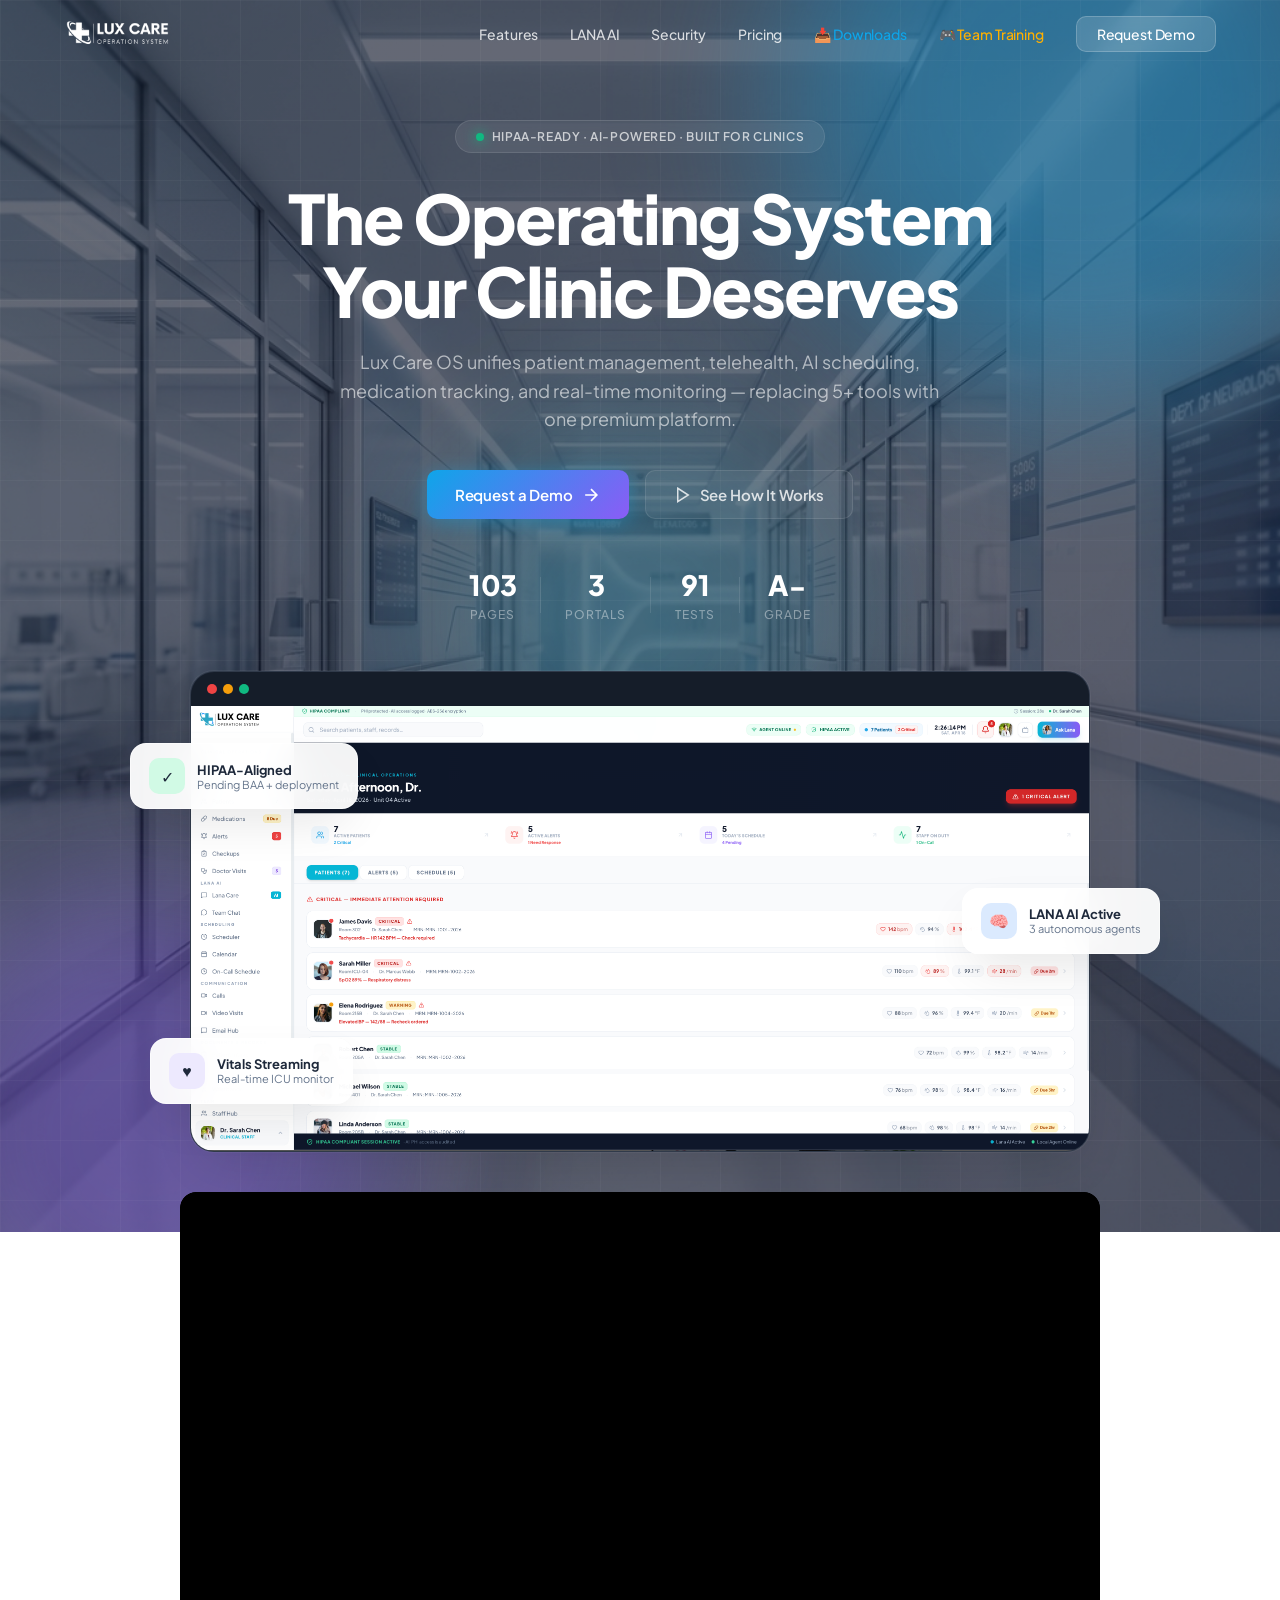
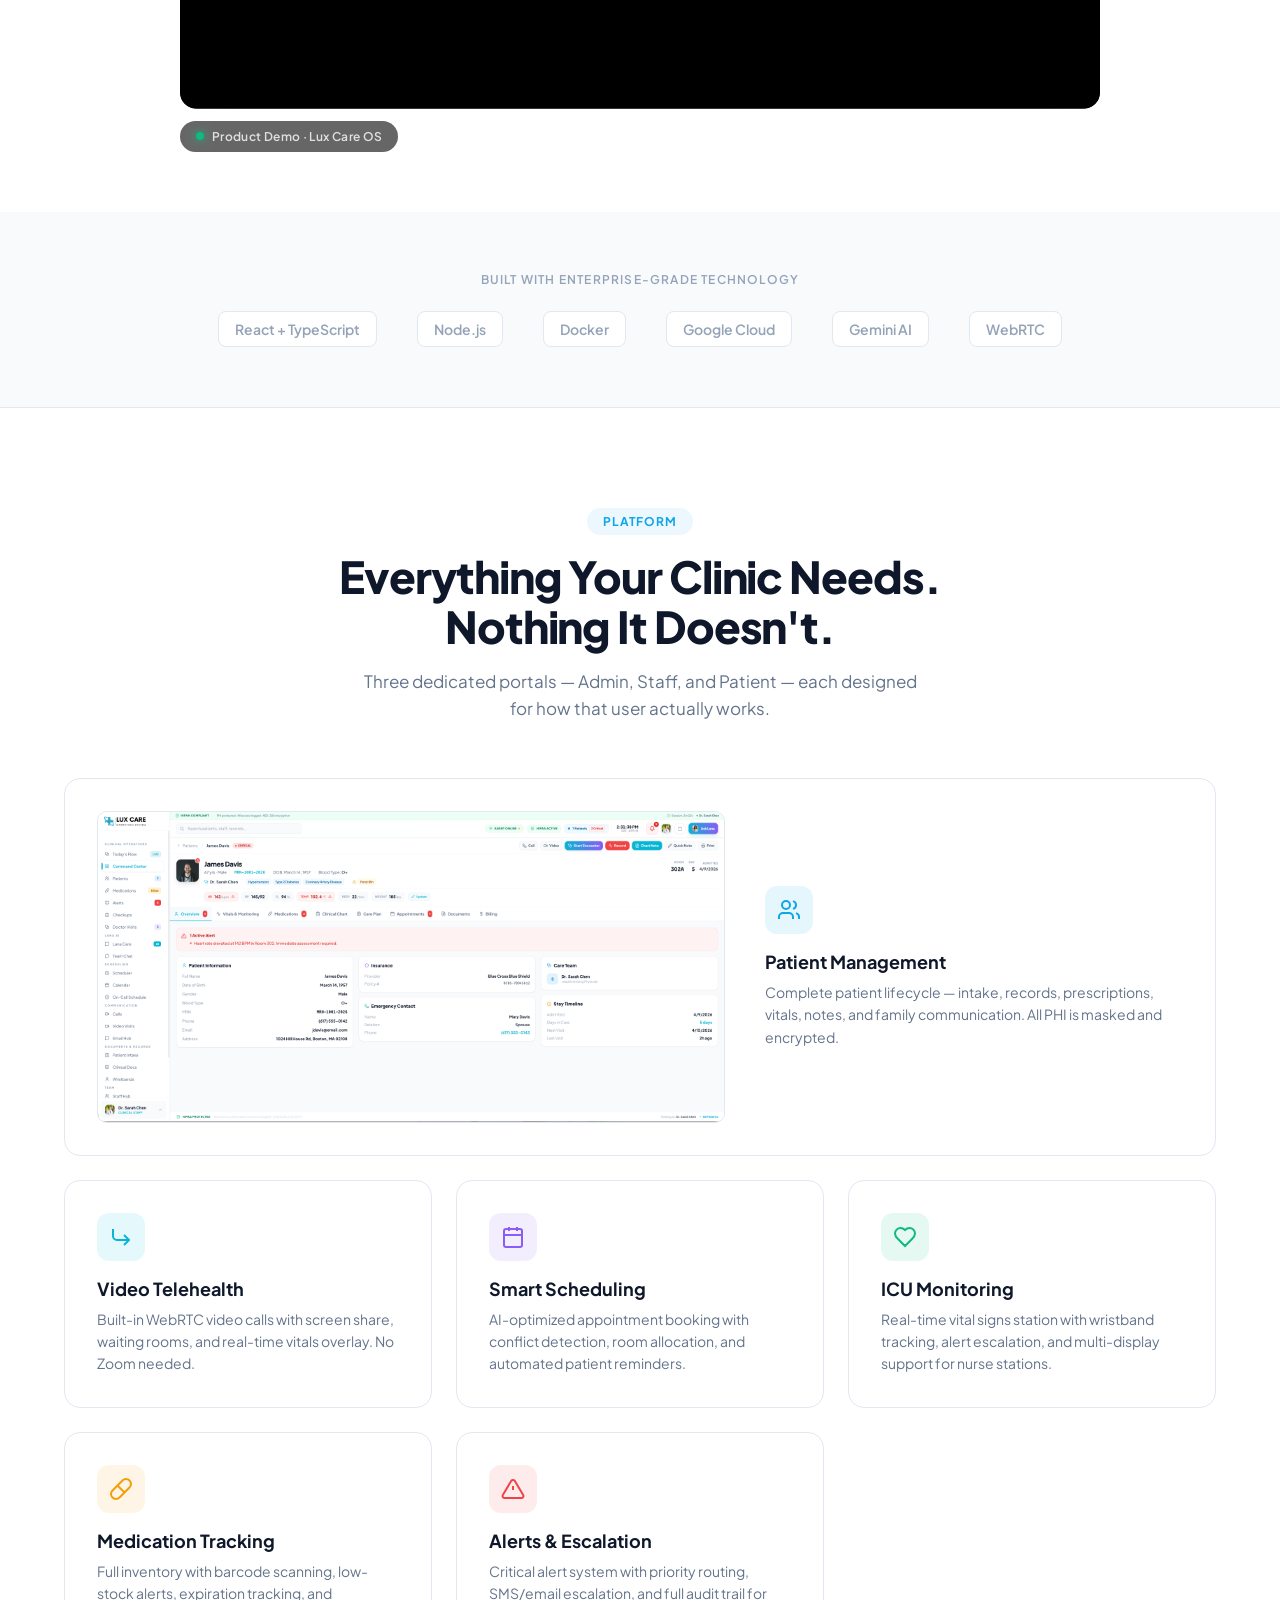
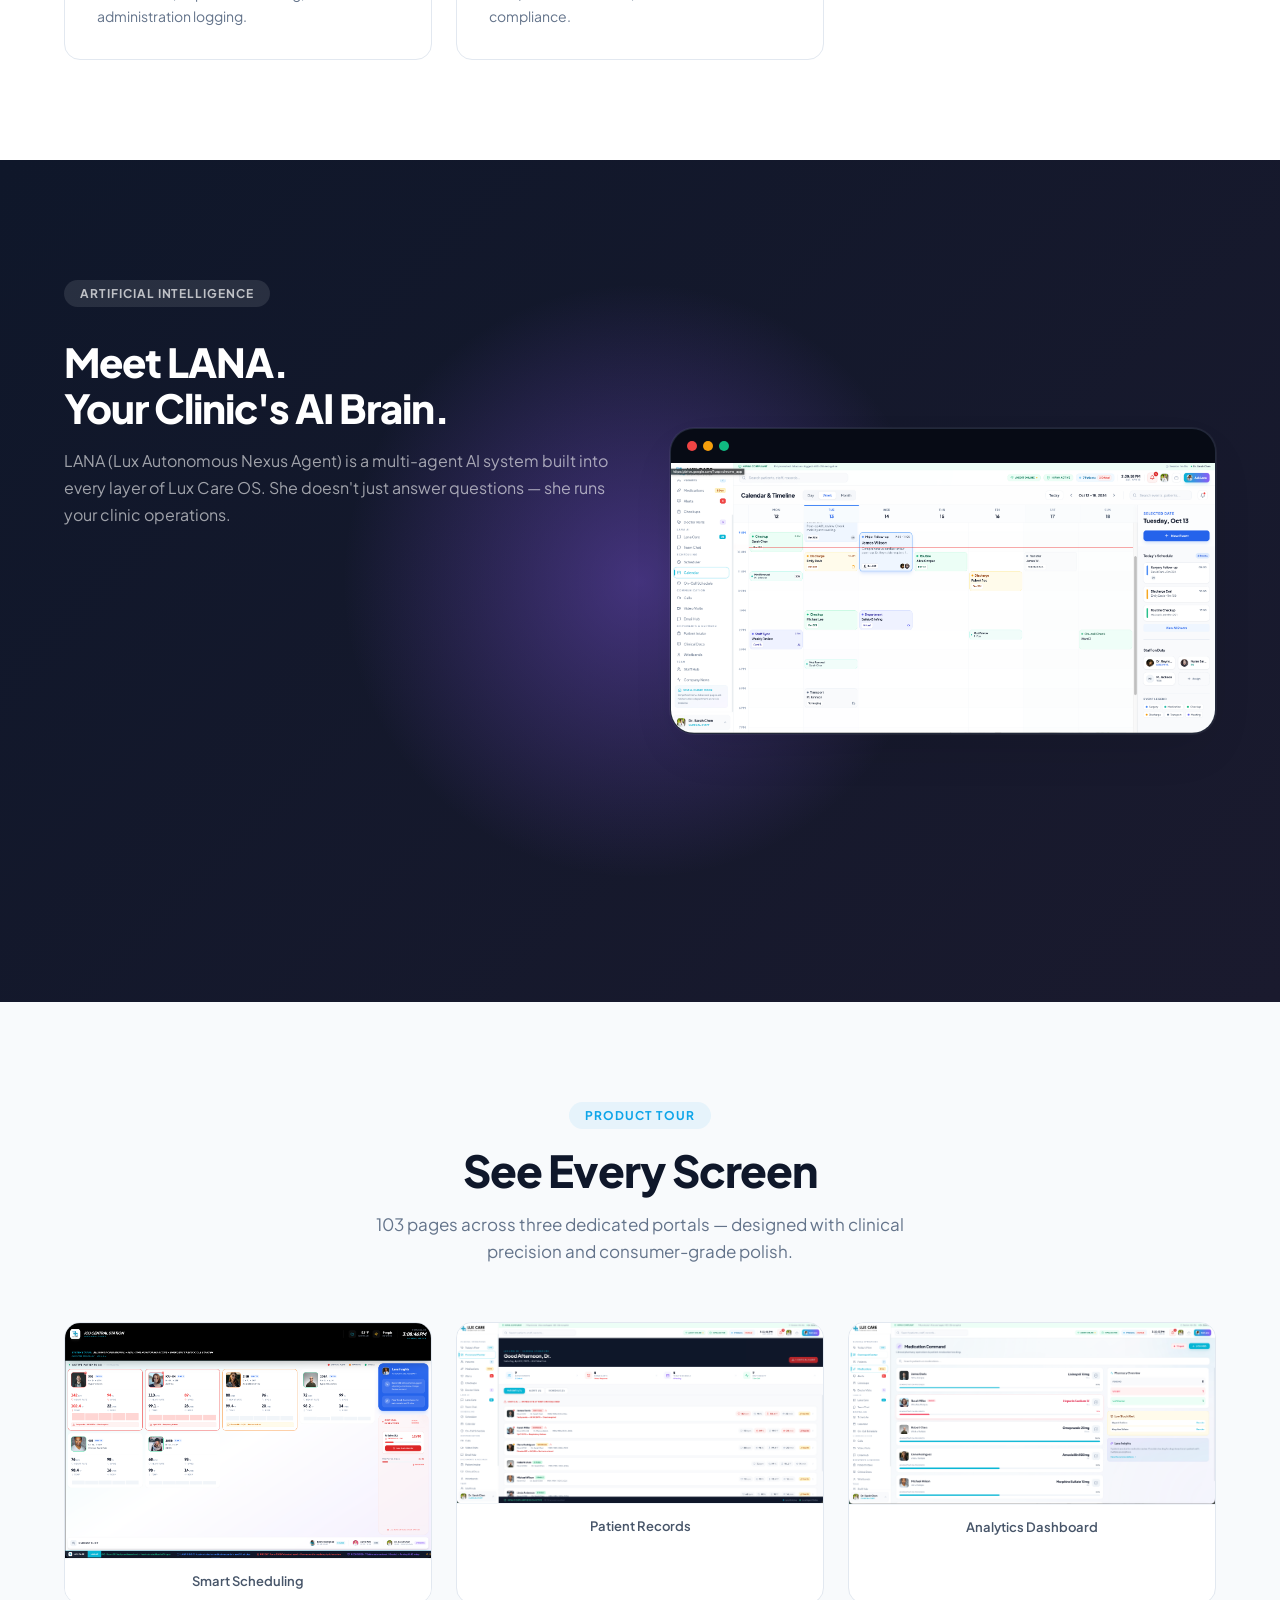
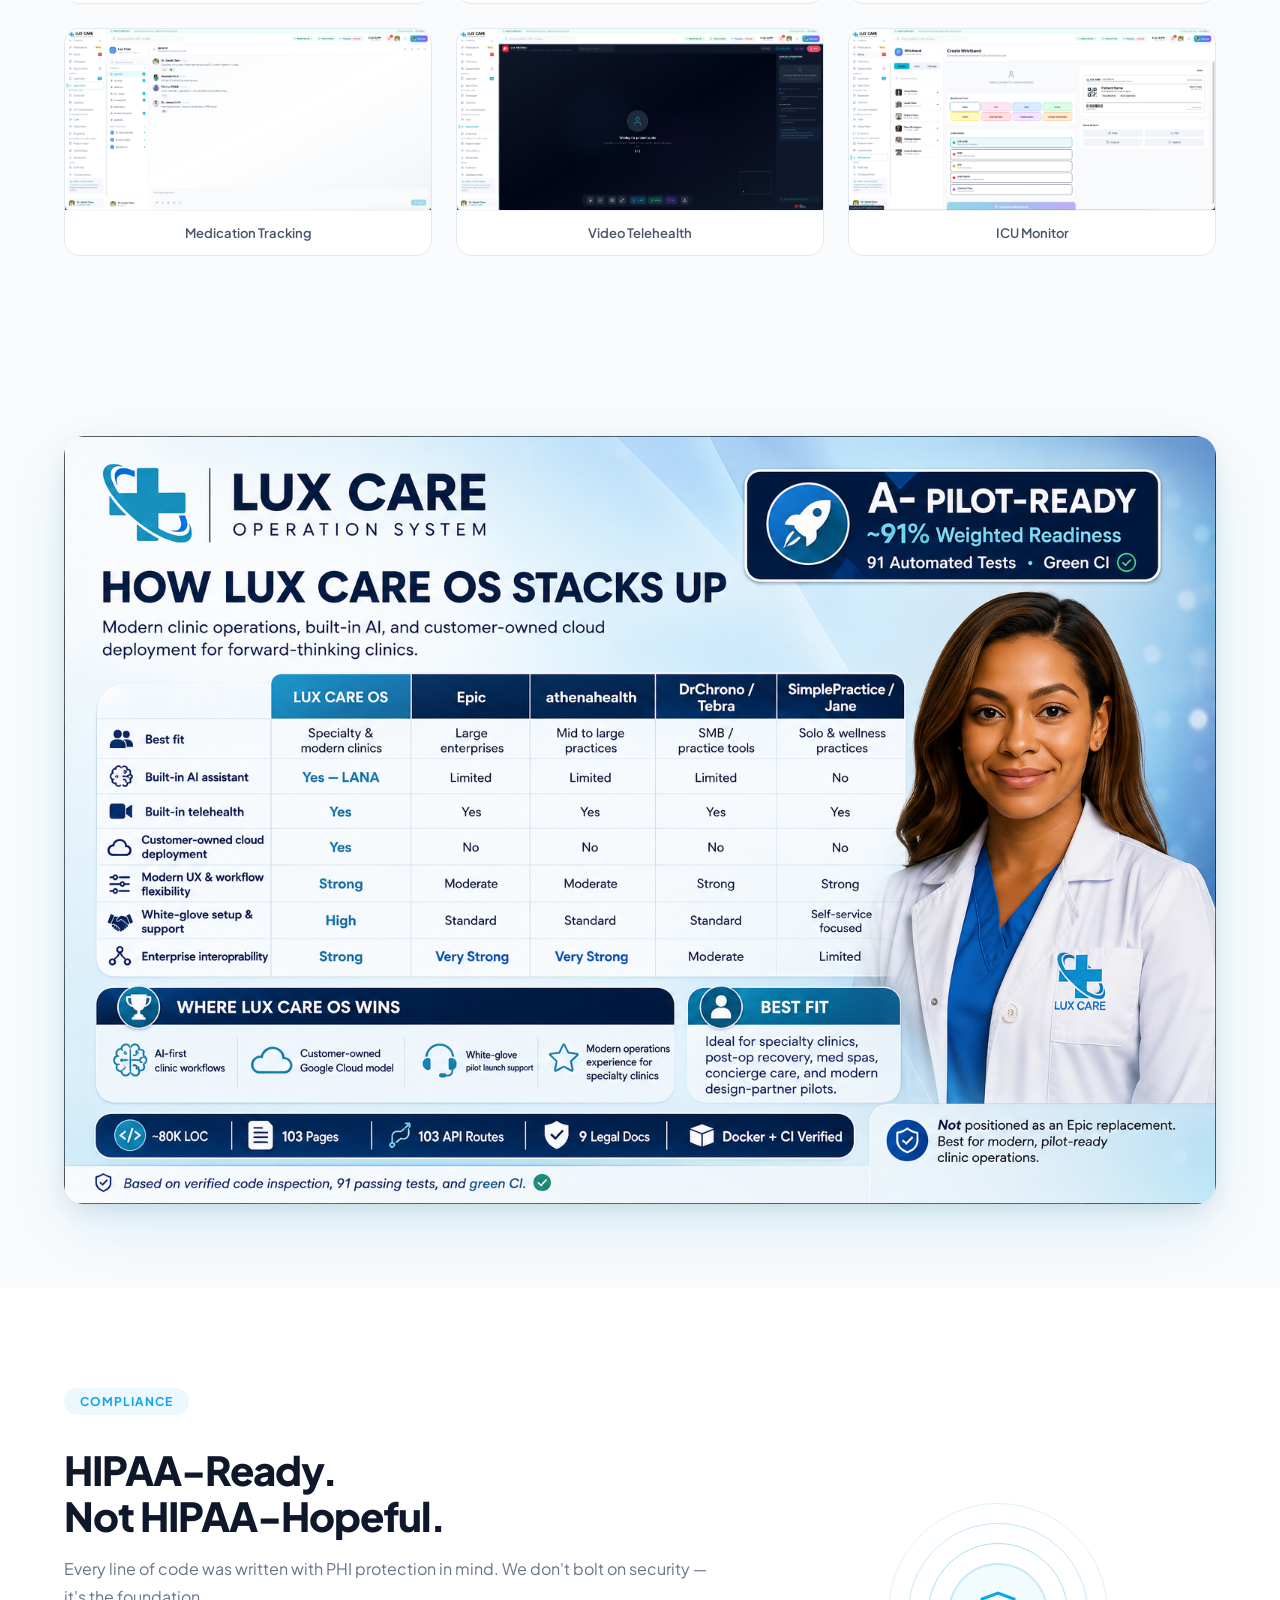
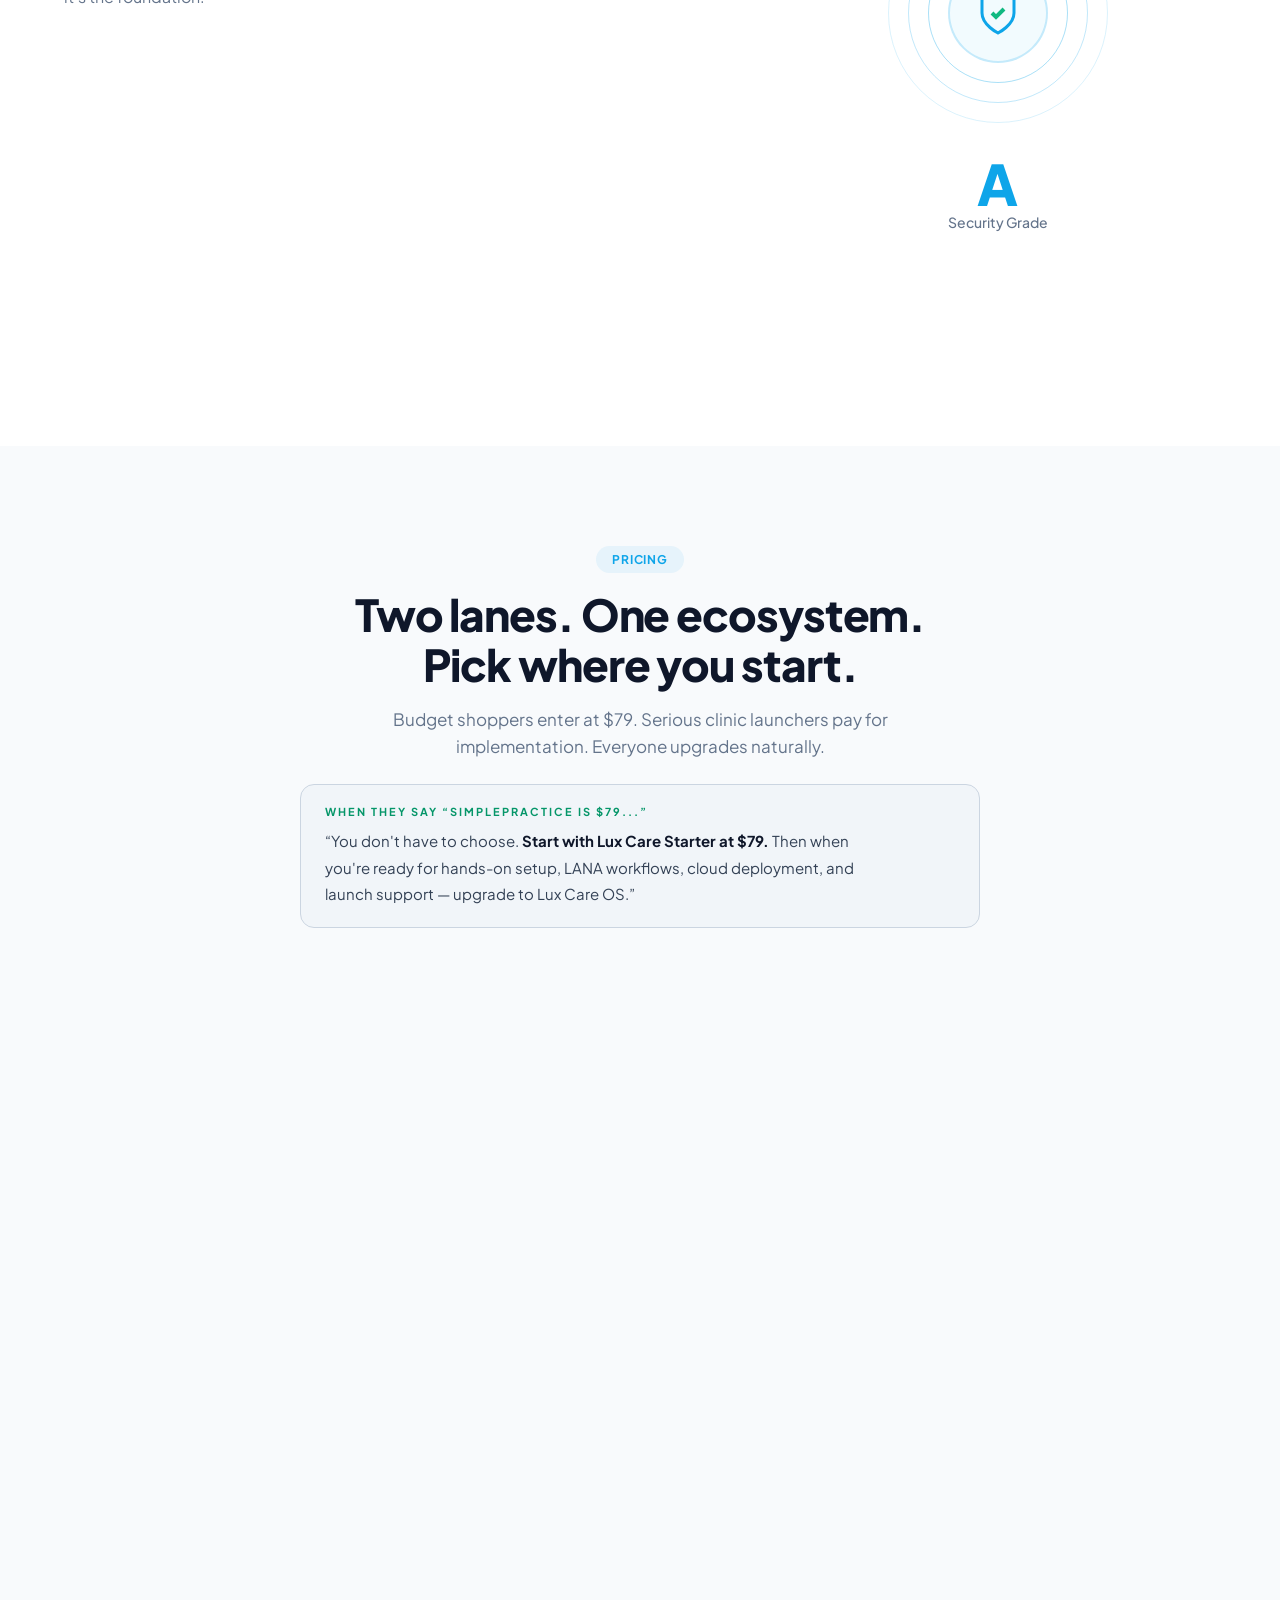
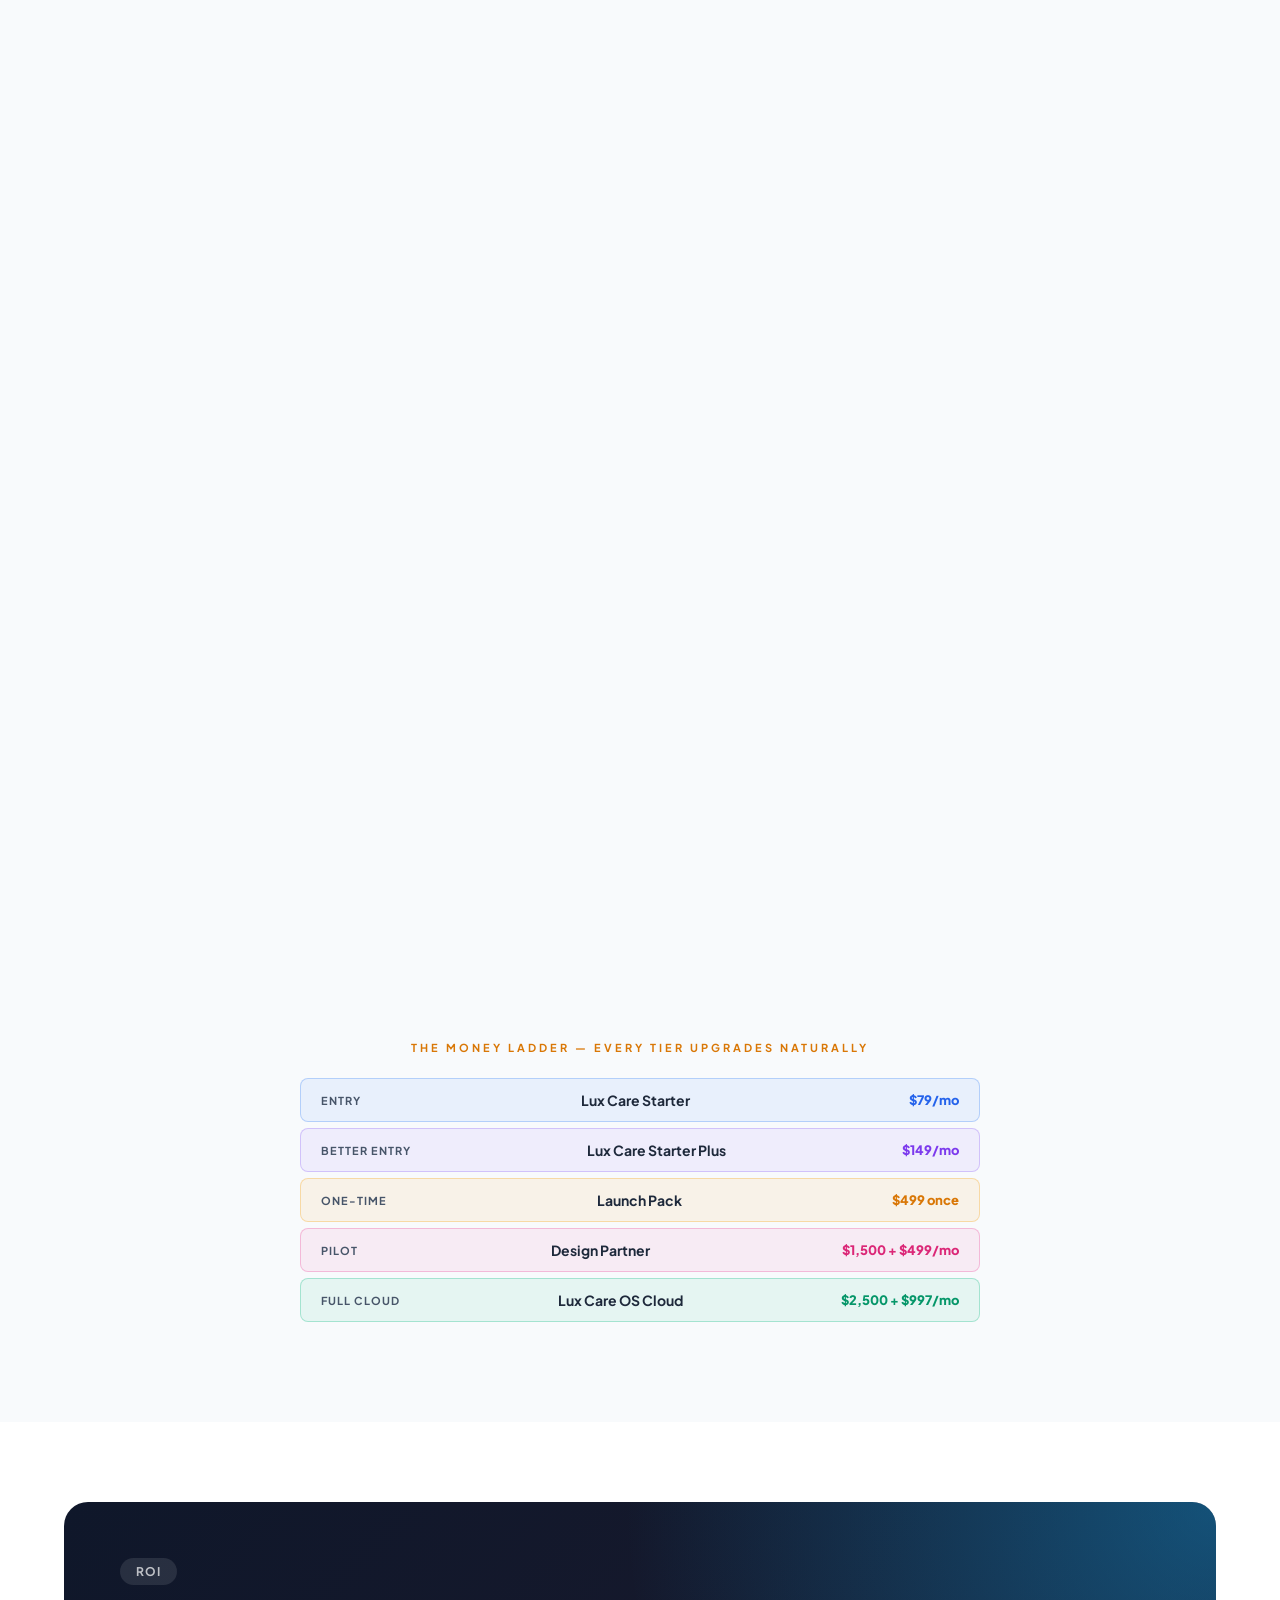
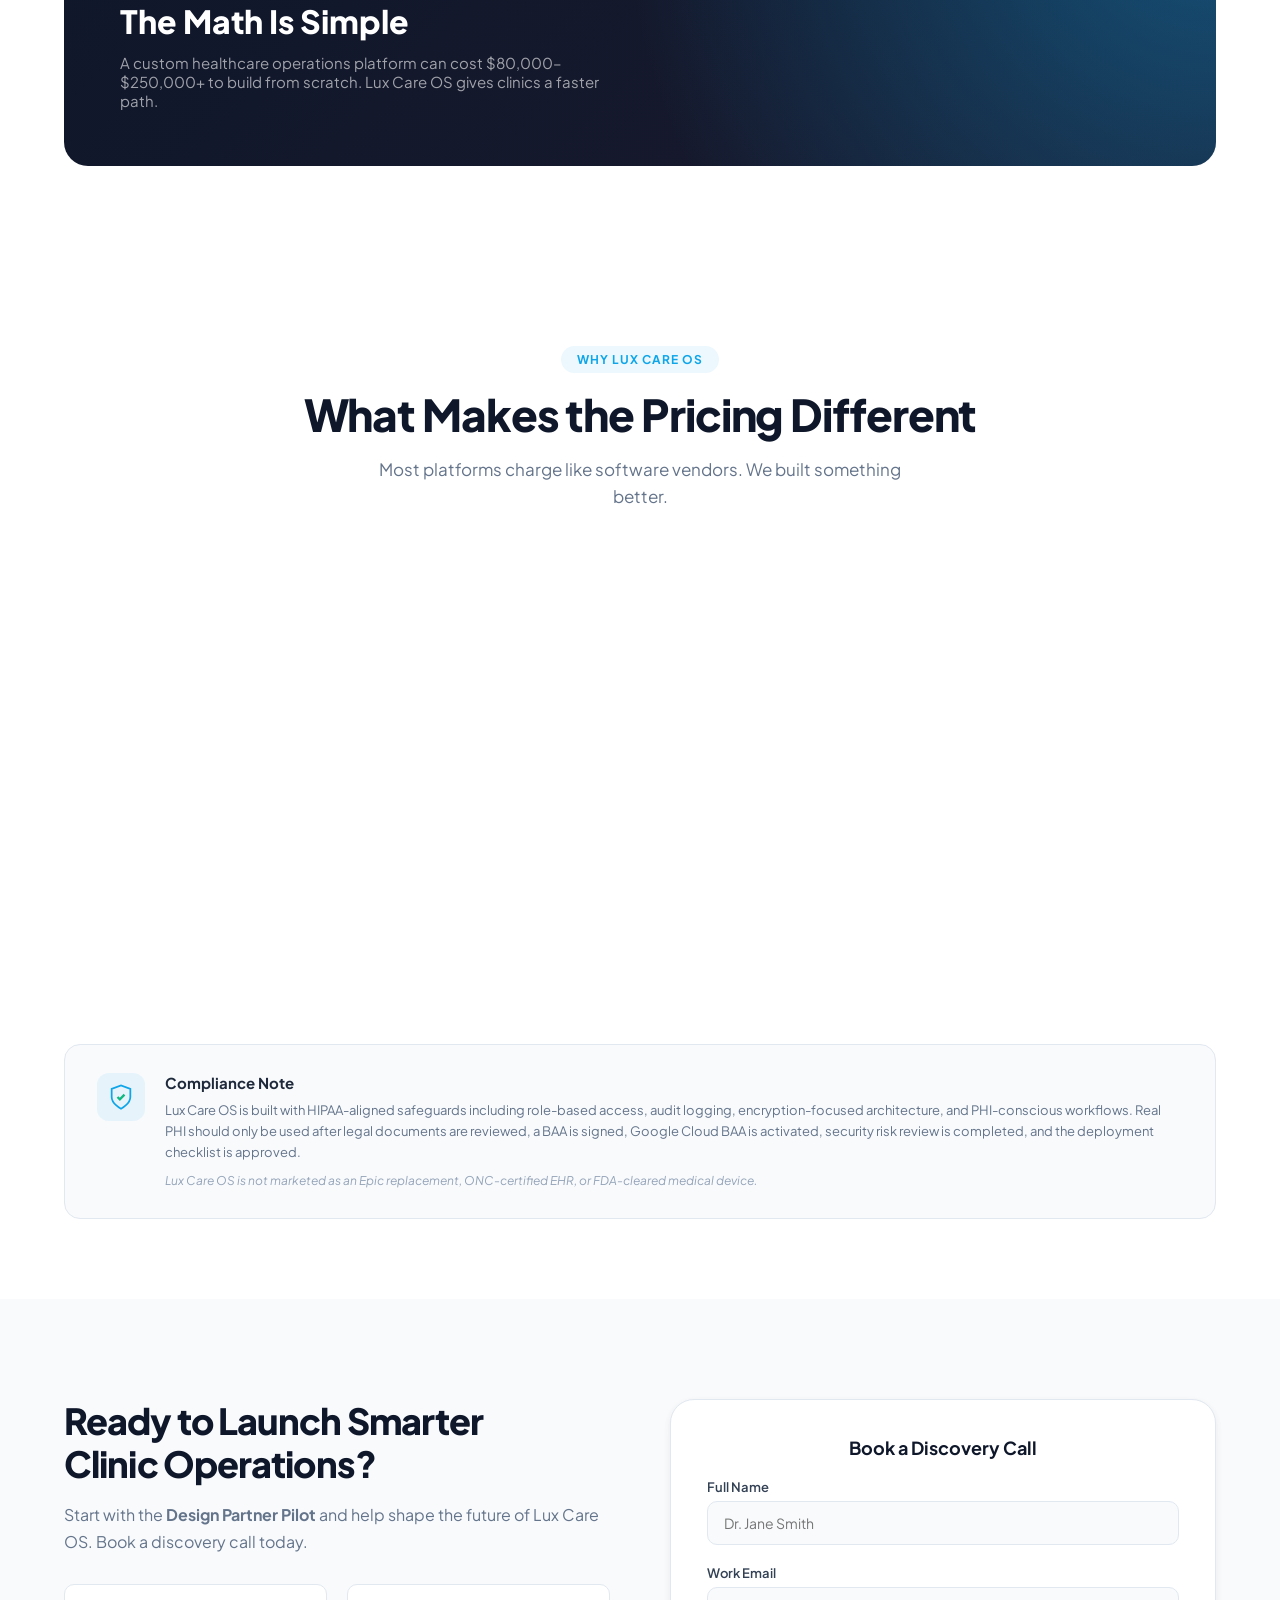
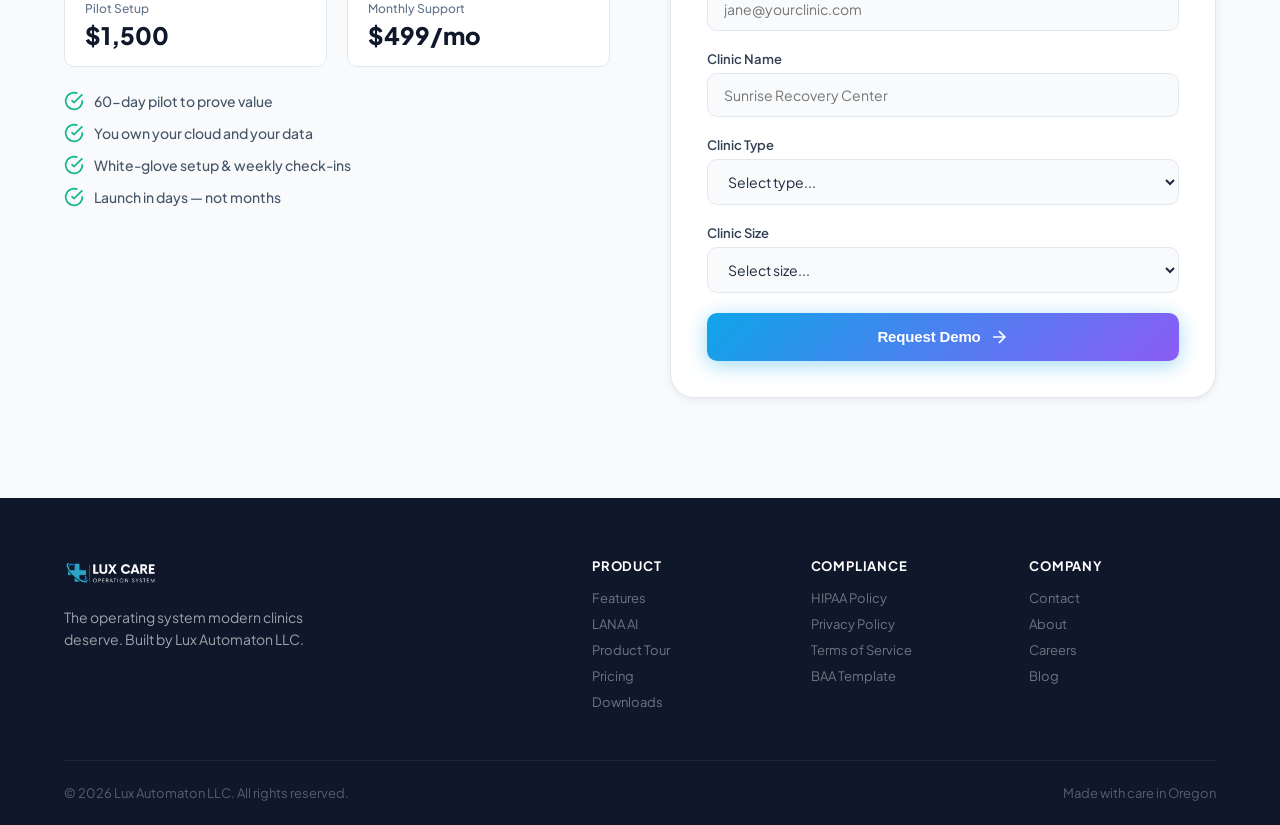
==== commit 6f531f8d: "feat: link to downloads page in navbar and footer" ====
--- a/index.html
+++ b/index.html
@@ -47,6 +47,7 @@
         <a href="#ai">LANA AI</a>
         <a href="#security">Security</a>
         <a href="#pricing">Pricing</a>
+        <a href="downloads/" style="color:#0ea5e9;">📥 Downloads</a>
         <a href="training.html" style="color:#FFB000;">🎮 Team Training</a>
         <a href="#contact" class="nav-cta">Request Demo</a>
       </div>
@@ -680,6 +681,7 @@
             <a href="#ai">LANA AI</a>
             <a href="#screenshots">Product Tour</a>
             <a href="#pricing">Pricing</a>
+            <a href="downloads/">Downloads</a>
           </div>
           <div class="fl-col">
             <h4>Compliance</h4>
